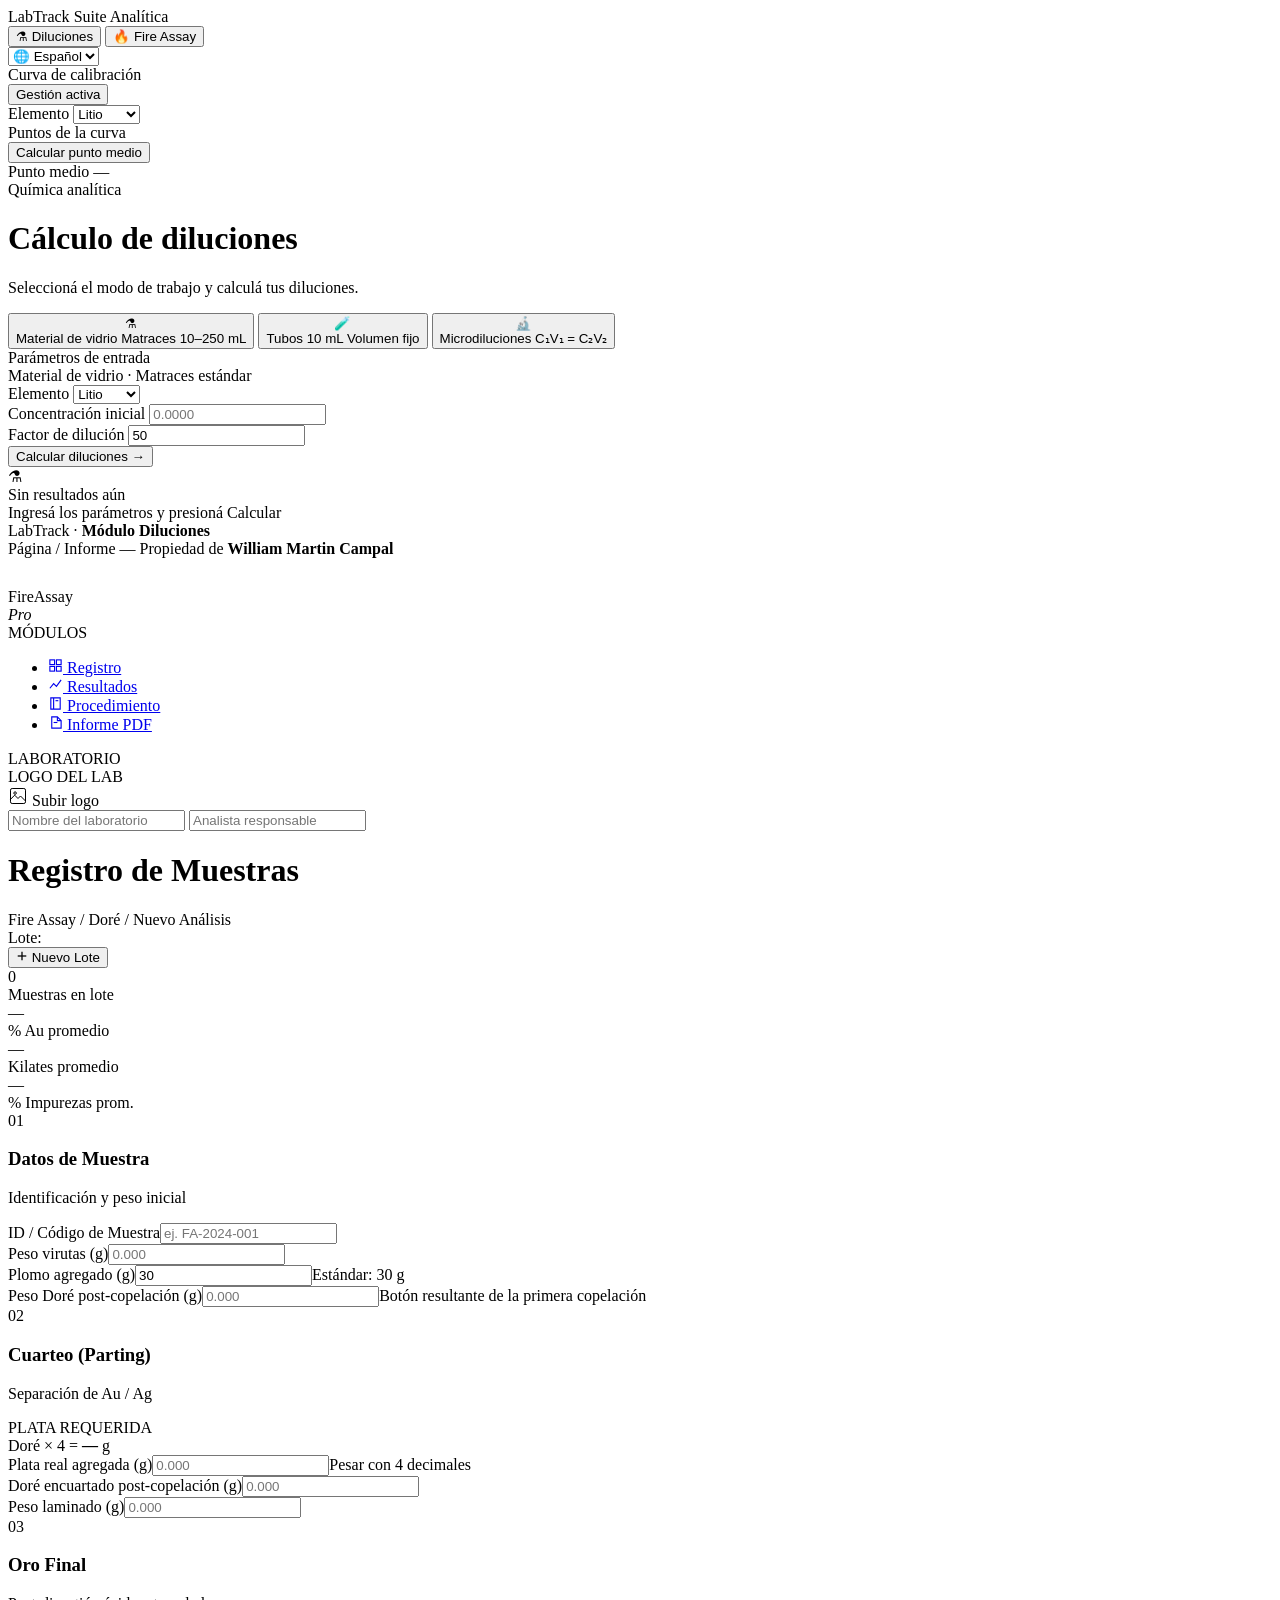
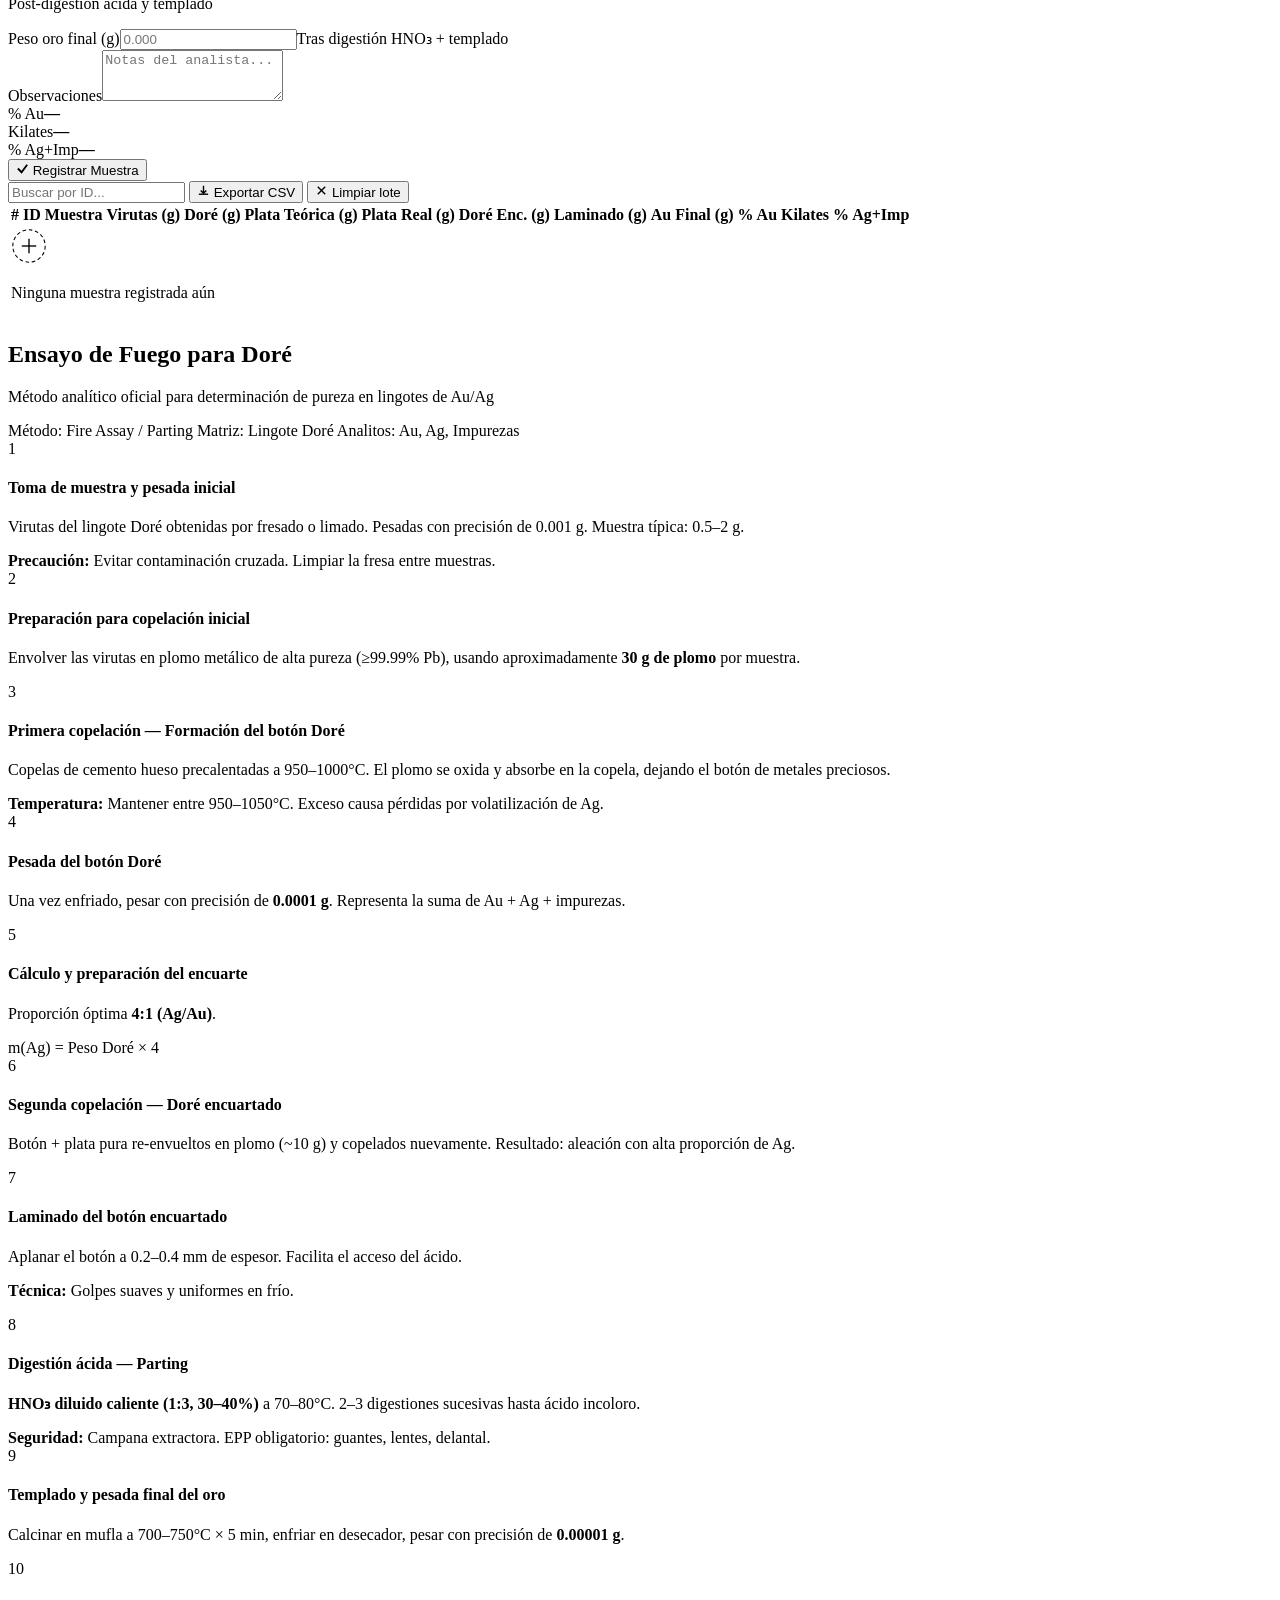
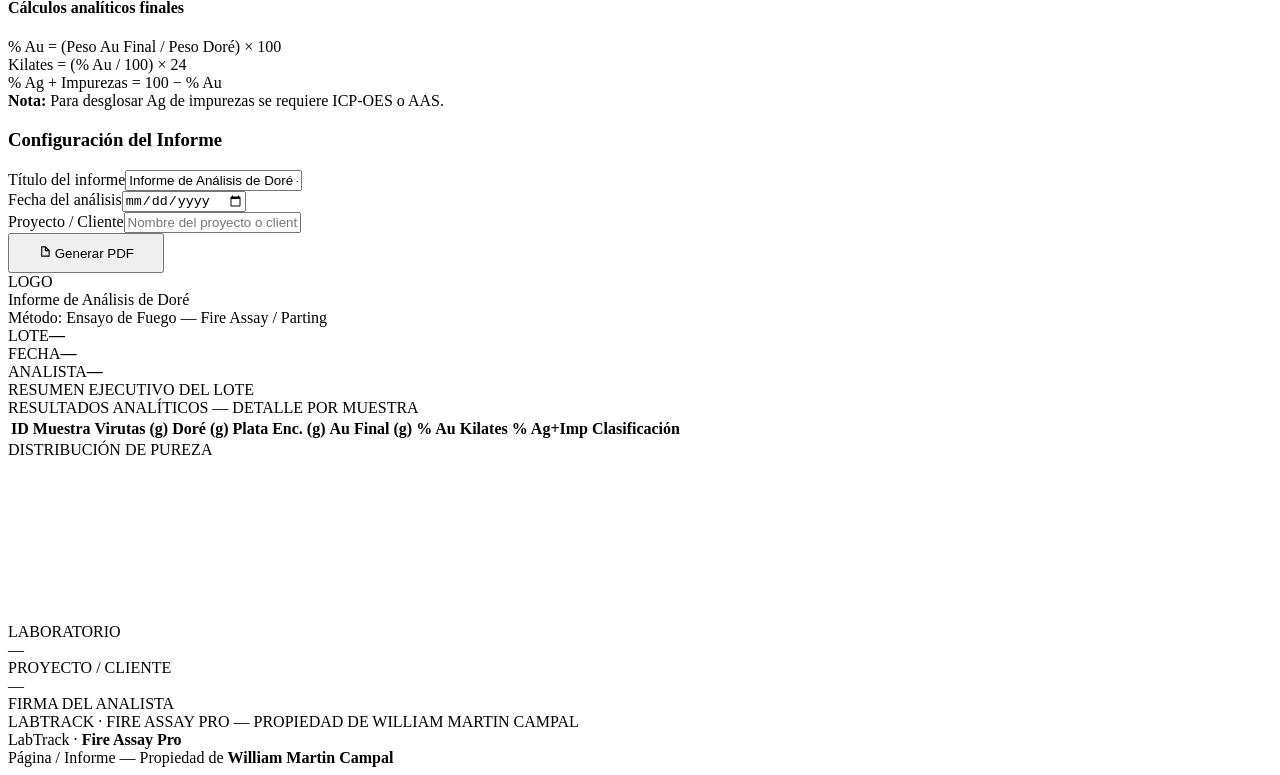
==== index.html @ b0560183 "Add files via upload" ====
<!DOCTYPE html>
<html lang="es">
<head>
  <meta charset="UTF-8">
  <meta name="viewport" content="width=device-width, initial-scale=1.0">
  <title>LabTrack · Suite Analítica</title>
  <link rel="preconnect" href="https://fonts.googleapis.com">
  <link href="https://fonts.googleapis.com/css2?family=DM+Mono:wght@400;500&family=Syne:wght@400;500;600;700&family=Bebas+Neue&family=IBM+Plex+Mono:wght@300;400;500;600&family=IBM+Plex+Sans:wght@300;400;500;600&family=Inter:wght@400;500&display=swap" rel="stylesheet">
  <script src="https://cdnjs.cloudflare.com/ajax/libs/jspdf/2.5.1/jspdf.umd.min.js"></script>
  <script src="https://cdnjs.cloudflare.com/ajax/libs/html2canvas/1.4.1/html2canvas.min.js"></script>
  <link rel="stylesheet" href="css/base.css">
  <link rel="stylesheet" href="css/diluciones.css">
  <link rel="stylesheet" href="css/fireassay.css">
</head>
<body>

<!-- ══════════════════════════════════════════
     TOPBAR GLOBAL
══════════════════════════════════════════ -->
<header class="app-topbar">
  <div class="app-logo">
    <div class="app-logo-dot"></div>
    LabTrack
    <span class="app-logo-sub">Suite Analítica</span>
  </div>

  <div class="module-tabs">
    <button class="module-tab active" data-app="diluciones">
      <span class="tab-icon">⚗</span>
      <span class="tab-dot"></span>
      <span>Diluciones</span>
    </button>
    <button class="module-tab" data-app="fireassay">
      <span class="tab-icon">🔥</span>
      <span class="tab-dot"></span>
      <span>Fire Assay</span>
    </button>
  </div>

  <div class="top-sep"></div>

  <select class="lang-sel" id="langSel">
    <option value="es" selected>🌐 Español</option>
    <option value="en">🌐 English</option>
    <option value="zh">🌐 中文</option>
  </select>
</header>

<!-- ══════════════════════════════════════════
     MÓDULO: DILUCIONES
══════════════════════════════════════════ -->
<div class="app-module active" id="mod-diluciones">

  <!-- Sidebar curva de calibración -->
  <aside class="dil-sidebar" id="dilSidebar">
    <div class="dil-sidebar-inner">

      <div class="dil-sb-section">
        <div class="dil-sb-label" id="sid-title">Curva de calibración</div>
        <button class="dil-toggle-btn on" id="togCurve">
          <span class="dil-toggle-dot"></span>
          <span id="togLabel">Gestión activa</span>
        </button>
      </div>

      <div id="curveMgmt" class="dil-sb-section dil-sb-fields">

        <div class="dil-field">
          <label class="dil-field-label" id="sid-el">Elemento</label>
          <select id="elCurva" class="dil-select">
            <option value="litio">Litio</option>
            <option value="sodio">Sodio</option>
            <option value="potasio">Potasio</option>
            <option value="icp">ICP</option>
          </select>
        </div>

        <div class="dil-field" id="ptGroup">
          <label class="dil-field-label" id="sid-pts">Puntos de la curva</label>
          <div class="patron-grid" id="patronCont"></div>
        </div>

        <button class="dil-btn-calc" id="calcMid">Calcular punto medio</button>

        <div class="dil-result-pill" id="rpill">
          <span class="pill-label">Punto medio</span>
          <span class="pill-value" id="rval">—</span>
        </div>

      </div>
    </div>
  </aside>

  <!-- Contenido principal diluciones -->
  <div class="dil-main">

    <!-- Header de sección -->
    <div class="dil-page-header">
      <div>
        <div class="dil-eyebrow" id="eyebrow">Química analítica</div>
        <h1 class="dil-title" id="mtitle">Cálculo de diluciones</h1>
        <p class="dil-subtitle" id="msub">Seleccioná el modo de trabajo y calculá tus diluciones.</p>
      </div>
    </div>

    <!-- Switcher de modo -->
    <div class="dil-mode-switcher">
      <button class="dil-mode-tab active" data-m="matraces">
        <span class="dil-mode-icon">⚗</span>
        <div class="dil-mode-info">
          <span class="dil-mode-name" id="ml-matraces">Material de vidrio</span>
          <span class="dil-mode-desc">Matraces 10–250 mL</span>
        </div>
      </button>
      <button class="dil-mode-tab" data-m="tubos">
        <span class="dil-mode-icon">🧪</span>
        <div class="dil-mode-info">
          <span class="dil-mode-name" id="ml-tubos">Tubos 10 mL</span>
          <span class="dil-mode-desc">Volumen fijo</span>
        </div>
      </button>
      <button class="dil-mode-tab" data-m="micro">
        <span class="dil-mode-icon">🔬</span>
        <div class="dil-mode-info">
          <span class="dil-mode-name" id="ml-micro">Microdiluciones</span>
          <span class="dil-mode-desc">C₁V₁ = C₂V₂</span>
        </div>
      </button>
    </div>

    <!-- ─── PANEL MATRACES ─── -->
    <div class="dil-panel" id="pan-matraces">
      <div class="dil-panel-card">
        <div class="dil-card-header">
          <div class="dil-card-dot blue"></div>
          <div>
            <div class="dil-card-title" id="ct-m">Parámetros de entrada</div>
            <div class="dil-card-sub">Material de vidrio · Matraces estándar</div>
          </div>
        </div>
        <form id="fMat" class="dil-form">
          <div class="dil-form-row">
            <div class="dil-field">
              <label class="dil-field-label" id="ll-elm">Elemento</label>
              <select id="el-m" class="dil-select">
                <option value="litio">Litio</option>
                <option value="sodio">Sodio</option>
                <option value="potasio">Potasio</option>
                <option value="icp">ICP</option>
              </select>
            </div>
            <div class="dil-field">
              <label class="dil-field-label" id="ll-cm">Concentración inicial</label>
              <input type="number" id="ci-m" class="dil-input" placeholder="0.0000" step="any">
            </div>
            <div class="dil-field">
              <label class="dil-field-label" id="ll-fm">Factor de dilución</label>
              <input type="number" id="fd-m" class="dil-input" value="50" step="any">
            </div>
          </div>
          <div class="dil-form-actions">
            <button type="submit" class="dil-btn-primary" id="bs-m">Calcular diluciones →</button>
          </div>
        </form>
      </div>

      <!-- Stats -->
      <div class="dil-stats" id="sr-m" style="display:none">
        <div class="dil-stat-card">
          <div class="dil-stat-label" id="sl-elm">Elemento</div>
          <div class="dil-stat-value accent" id="sv-elm">—</div>
        </div>
        <div class="dil-stat-card">
          <div class="dil-stat-label" id="sl-midm">Punto medio</div>
          <div class="dil-stat-value blue" id="sv-midm">—</div>
        </div>
        <div class="dil-stat-card">
          <div class="dil-stat-label" id="sl-dim">Dilución inicial</div>
          <div class="dil-stat-value amber" id="sv-dim">—</div>
        </div>
      </div>

      <!-- Tabla resultados -->
      <div class="dil-results-card" id="rc-m" style="display:none">
        <div class="dil-results-header">
          <span class="dil-results-title" id="rt-m">Opciones de dilución</span>
          <span class="dil-results-badge">5 matraces</span>
        </div>
        <div class="dil-table-wrap">
          <table class="dil-table">
            <thead>
              <tr>
                <th id="th-fl">Matraz</th>
                <th id="th-va">Volumen alícuota</th>
                <th id="th-fa">Factor real</th>
                <th id="th-st">Estado</th>
              </tr>
            </thead>
            <tbody id="tb-m"></tbody>
          </table>
        </div>
      </div>

      <div class="dil-empty" id="em-m">
        <div class="dil-empty-icon">⚗</div>
        <div class="dil-empty-title" id="et-m">Sin resultados aún</div>
        <div class="dil-empty-sub" id="es-m">Ingresá los parámetros y presioná Calcular</div>
      </div>
    </div>

    <!-- ─── PANEL TUBOS ─── -->
    <div class="dil-panel" id="pan-tubos" style="display:none">
      <div class="dil-info-banner teal" id="info-t">
        <span class="dil-info-icon">🧪</span>
        <span><strong>Modo tubos:</strong> El volumen final siempre es <strong>10 mL</strong>. Se calcula el volumen de muestra a pipetear y el solvente a agregar.</span>
      </div>
      <div class="dil-panel-card">
        <div class="dil-card-header">
          <div class="dil-card-dot teal"></div>
          <div>
            <div class="dil-card-title" id="ct-t">Parámetros de entrada</div>
            <div class="dil-card-sub">Tubos de 10 mL · Volumen fijo</div>
          </div>
        </div>
        <form id="fTub" class="dil-form">
          <div class="dil-form-row">
            <div class="dil-field">
              <label class="dil-field-label" id="ll-elt">Elemento</label>
              <select id="el-t" class="dil-select">
                <option value="litio">Litio</option>
                <option value="sodio">Sodio</option>
                <option value="potasio">Potasio</option>
                <option value="icp">ICP</option>
              </select>
            </div>
            <div class="dil-field">
              <label class="dil-field-label" id="ll-ct">Concentración inicial</label>
              <input type="number" id="ci-t" class="dil-input" placeholder="0.0000" step="any">
            </div>
            <div class="dil-field">
              <label class="dil-field-label" id="ll-ft">Factor de dilución</label>
              <input type="number" id="fd-t" class="dil-input" value="50" step="any">
            </div>
          </div>
          <div class="dil-form-actions">
            <button type="submit" class="dil-btn-primary teal" id="bs-t">Calcular dilución →</button>
          </div>
        </form>
      </div>

      <div class="dil-stats" id="sr-t" style="display:none">
        <div class="dil-stat-card">
          <div class="dil-stat-label" id="sl-elt">Elemento</div>
          <div class="dil-stat-value accent" id="sv-elt">—</div>
        </div>
        <div class="dil-stat-card">
          <div class="dil-stat-label">Punto medio</div>
          <div class="dil-stat-value blue" id="sv-midt">—</div>
        </div>
        <div class="dil-stat-card">
          <div class="dil-stat-label">Dilución inicial</div>
          <div class="dil-stat-value amber" id="sv-dit">—</div>
        </div>
      </div>

      <div class="dil-results-card" id="rc-t" style="display:none">
        <div class="dil-results-header">
          <span class="dil-results-title">Resultado · Tubo 10 mL</span>
          <span class="dil-results-badge teal-badge">Volumen fijo</span>
        </div>
        <div class="dil-table-wrap">
          <table class="dil-table">
            <thead>
              <tr>
                <th>Contenedor</th>
                <th id="th-at">Volumen alícuota</th>
                <th id="th-sv">Agregar solvente</th>
                <th id="th-ftr">Factor real</th>
                <th id="th-stt">Estado</th>
              </tr>
            </thead>
            <tbody id="tb-t"></tbody>
          </table>
        </div>
      </div>

      <div class="dil-empty" id="em-t">
        <div class="dil-empty-icon">🧪</div>
        <div class="dil-empty-title">Sin resultados aún</div>
        <div class="dil-empty-sub">Ingresá los parámetros y presioná Calcular</div>
      </div>
    </div>

    <!-- ─── PANEL MICRO ─── -->
    <div class="dil-panel" id="pan-micro" style="display:none">
      <div class="dil-info-banner purple" id="info-mc">
        <span class="dil-info-icon">🔬</span>
        <span><strong>Microdiluciones:</strong> Ingresá la concentración stock (C₁) y la deseada (C₂). Volumen final configurable (por defecto <strong>10 mL</strong>).</span>
      </div>
      <div class="dil-panel-card">
        <div class="dil-card-header">
          <div class="dil-card-dot purple"></div>
          <div>
            <div class="dil-card-title" id="ct-mc">Parámetros de microdilución</div>
            <div class="dil-card-sub">C₁V₁ = C₂V₂ · Volumen final 10 mL</div>
          </div>
        </div>
        <form id="fMic" class="dil-form">
          <div class="dil-form-row">
            <div class="dil-field">
              <label class="dil-field-label" id="ll-c1">Concentración stock (C₁)</label>
              <input type="number" id="mc-c1" class="dil-input" placeholder="ej. 1000" step="any">
            </div>
            <div class="dil-field">
              <label class="dil-field-label" id="ll-c2">Concentración deseada (C₂)</label>
              <input type="number" id="mc-c2" class="dil-input" placeholder="ej. 5" step="any">
            </div>
            <div class="dil-field">
              <label class="dil-field-label" id="ll-vf">Volumen final (mL)</label>
              <input type="number" id="mc-vf" class="dil-input" value="10" step="any">
            </div>
            <div class="dil-field">
              <label class="dil-field-label" id="ll-un">Unidad de concentración</label>
              <select id="mc-un" class="dil-select">
                <option value="mg/L">mg/L (ppm)</option>
                <option value="µg/L">µg/L (ppb)</option>
                <option value="µg/mL">µg/mL</option>
                <option value="mmol/L">mmol/L</option>
                <option value="mol/L">mol/L</option>
              </select>
            </div>
          </div>
          <div class="dil-form-actions">
            <button type="submit" class="dil-btn-primary purple" id="bs-mc">Calcular microdilución →</button>
          </div>
        </form>
      </div>

      <!-- Resultado micro -->
      <div class="dil-micro-result" id="mres" style="display:none">
        <div class="dil-micro-grid">
          <div class="dil-micro-block purple-block">
            <div class="dil-micro-label" id="mbl-v1">Volumen a pipetear (V₁)</div>
            <div class="dil-micro-val" id="mv1">—</div>
            <div class="dil-micro-unit" id="mv1u">mL</div>
          </div>
          <div class="dil-micro-block teal-block">
            <div class="dil-micro-label" id="mbl-vs">Agregar solvente</div>
            <div class="dil-micro-val" id="mvs">—</div>
            <div class="dil-micro-unit">mL</div>
          </div>
          <div class="dil-micro-block neutral-block">
            <div class="dil-micro-label" id="mbl-vf">Volumen final</div>
            <div class="dil-micro-val" id="mvf">—</div>
            <div class="dil-micro-unit">mL</div>
          </div>
          <div class="dil-micro-block amber-block">
            <div class="dil-micro-label" id="mbl-fd">Factor de dilución</div>
            <div class="dil-micro-val" id="mfd">—</div>
            <div class="dil-micro-unit">× dilución</div>
          </div>
        </div>
        <div class="dil-steps-section">
          <div class="dil-steps-title" id="mstt">Procedimiento paso a paso</div>
          <div class="dil-steps-list" id="steplist"></div>
        </div>
      </div>

      <div class="dil-empty" id="em-mc">
        <div class="dil-empty-icon">🔬</div>
        <div class="dil-empty-title">Sin resultados aún</div>
        <div class="dil-empty-sub" id="es-mc">Ingresá C₁, C₂ y presioná Calcular</div>
      </div>
    </div>

  </div><!-- end dil-main -->

  <!-- Footer módulo diluciones -->
  <footer class="app-footer">
    <div class="footer-left">
      <span class="footer-logo-dot"></span>
      <span class="footer-brand">LabTrack · <strong>Módulo Diluciones</strong></span>
    </div>
    <div class="footer-right">Página / Informe — Propiedad de <strong>William Martin Campal</strong></div>
  </footer>

</div><!-- end mod-diluciones -->


<!-- ══════════════════════════════════════════
     MÓDULO: FIRE ASSAY
══════════════════════════════════════════ -->
<div class="app-module" id="mod-fireassay">

  <nav class="fa-sidebar">
    <div class="fa-sidebar-logo">
      <svg width="26" height="26" viewBox="0 0 28 28" fill="none">
        <circle cx="14" cy="14" r="12" stroke="var(--gold)" stroke-width="1.5"/>
        <circle cx="14" cy="14" r="7" stroke="var(--gold)" stroke-width="1.5" stroke-dasharray="3 2"/>
        <circle cx="14" cy="14" r="3" fill="var(--gold)"/>
      </svg>
      <div class="fa-logo-text">FireAssay<br><em>Pro</em></div>
    </div>

    <div class="fa-nav-section-label">MÓDULOS</div>
    <ul class="fa-nav-list">
      <li><a href="#" class="fa-nav-link active" data-section="registro">
        <svg width="15" height="15" viewBox="0 0 16 16" fill="none"><rect x="2" y="2" width="5" height="5" stroke="currentColor" stroke-width="1.2"/><rect x="9" y="2" width="5" height="5" stroke="currentColor" stroke-width="1.2"/><rect x="2" y="9" width="5" height="5" stroke="currentColor" stroke-width="1.2"/><rect x="9" y="9" width="5" height="5" stroke="currentColor" stroke-width="1.2"/></svg>
        Registro
      </a></li>
      <li><a href="#" class="fa-nav-link" data-section="resultados">
        <svg width="15" height="15" viewBox="0 0 16 16" fill="none"><polyline points="2,12 6,7 9,10 14,3" stroke="currentColor" stroke-width="1.2" fill="none"/></svg>
        Resultados
      </a></li>
      <li><a href="#" class="fa-nav-link" data-section="procedimiento">
        <svg width="15" height="15" viewBox="0 0 16 16" fill="none"><path d="M3 2h10v12H3zM6 2v12" stroke="currentColor" stroke-width="1.2"/><line x1="8" y1="5" x2="11" y2="5" stroke="currentColor" stroke-width="1.2"/></svg>
        Procedimiento
      </a></li>
      <li><a href="#" class="fa-nav-link" data-section="informe">
        <svg width="15" height="15" viewBox="0 0 16 16" fill="none"><path d="M4 2h6l4 4v8H4z" stroke="currentColor" stroke-width="1.2"/><path d="M10 2v4h4" stroke="currentColor" stroke-width="1.2"/><line x1="6" y1="8" x2="10" y2="8" stroke="currentColor" stroke-width="1.2"/></svg>
        Informe PDF
      </a></li>
    </ul>

    <div class="fa-nav-section-label" style="margin-top:auto">LABORATORIO</div>
    <div class="fa-lab-card">
      <label class="fa-small-label">LOGO DEL LAB</label>
      <div class="fa-logo-upload" id="logoArea">
        <input type="file" id="logoInput" accept="image/*" hidden>
        <div class="fa-logo-placeholder" id="logoPlaceholder">
          <svg width="20" height="20" viewBox="0 0 24 24" fill="none"><rect x="3" y="3" width="18" height="18" rx="2" stroke="currentColor" stroke-width="1.2"/><circle cx="8.5" cy="8.5" r="1.5" stroke="currentColor" stroke-width="1.2"/><path d="M3 16l5-5 4 4 3-3 6 6" stroke="currentColor" stroke-width="1.2"/></svg>
          <span>Subir logo</span>
        </div>
        <img id="logoPreview" src="" alt="Logo" hidden>
      </div>
      <input type="text" id="labName" class="fa-lab-input" placeholder="Nombre del laboratorio">
      <input type="text" id="analystName" class="fa-lab-input" placeholder="Analista responsable">
    </div>
  </nav>

  <div class="fa-main">
    <header class="fa-topbar">
      <div class="fa-topbar-left">
        <h1 class="fa-page-title" id="pageTitle">Registro de Muestras</h1>
        <div class="fa-breadcrumb">Fire Assay / Doré / <span id="breadcrumbSub">Nuevo Análisis</span></div>
      </div>
      <div class="fa-topbar-right">
        <div class="fa-session-info">
          <span class="fa-session-date" id="sessionDate"></span>
          <span class="fa-batch-counter">Lote: <strong id="batchId"></strong></span>
        </div>
        <button class="fa-btn-new-batch" onclick="nuevaSession()">
          <svg width="12" height="12" viewBox="0 0 14 14" fill="none"><line x1="7" y1="2" x2="7" y2="12" stroke="currentColor" stroke-width="1.5"/><line x1="2" y1="7" x2="12" y2="7" stroke="currentColor" stroke-width="1.5"/></svg>
          Nuevo Lote
        </button>
      </div>
    </header>

    <div class="fa-content">

      <!-- SECCIÓN REGISTRO -->
      <section class="fa-section active" id="section-registro">
        <div class="fa-stats-row">
          <div class="fa-stat-card"><div class="fa-stat-val" id="statTotal">0</div><div class="fa-stat-lbl">Muestras en lote</div></div>
          <div class="fa-stat-card gold"><div class="fa-stat-val" id="statAvgAu">—</div><div class="fa-stat-lbl">% Au promedio</div></div>
          <div class="fa-stat-card"><div class="fa-stat-val" id="statAvgKt">—</div><div class="fa-stat-lbl">Kilates promedio</div></div>
          <div class="fa-stat-card"><div class="fa-stat-val" id="statAvgImp">—</div><div class="fa-stat-lbl">% Impurezas prom.</div></div>
        </div>
        <div class="fa-form-grid">
          <div class="fa-form-card">
            <div class="fa-form-header"><div class="fa-step-badge">01</div><div><h3>Datos de Muestra</h3><p>Identificación y peso inicial</p></div></div>
            <div class="fa-fields">
              <div class="fa-field"><label>ID / Código de Muestra</label><input type="text" id="idMuestra" placeholder="ej. FA-2024-001" autocomplete="off"></div>
              <div class="fa-field-row">
                <div class="fa-field"><label>Peso virutas (g)</label><input type="number" id="pesoVirutas" placeholder="0.000" step="0.001" min="0"></div>
                <div class="fa-field"><label>Plomo agregado (g)</label><input type="number" id="pesoPlomo" value="30" step="0.1" min="0"><span class="fa-hint">Estándar: 30 g</span></div>
              </div>
              <div class="fa-field"><label>Peso Doré post-copelación (g)</label><input type="number" id="pesoDore" placeholder="0.000" step="0.0001" min="0" oninput="calcularEncuarte()"><span class="fa-hint">Botón resultante de la primera copelación</span></div>
            </div>
          </div>
          <div class="fa-form-card">
            <div class="fa-form-header"><div class="fa-step-badge">02</div><div><h3>Cuarteo (Parting)</h3><p>Separación de Au / Ag</p></div></div>
            <div class="fa-fields">
              <div class="fa-encuarte-box"><div class="fa-formula-label">PLATA REQUERIDA</div><div class="fa-formula-val">Doré × 4 = <strong id="plataAuto">—</strong> g</div></div>
              <div class="fa-field-row">
                <div class="fa-field"><label>Plata real agregada (g)</label><input type="number" id="plataReal" placeholder="0.000" step="0.0001" min="0"><span class="fa-hint">Pesar con 4 decimales</span></div>
              </div>
              <div class="fa-field"><label>Doré encuartado post-copelación (g)</label><input type="number" id="doreFinal" placeholder="0.000" step="0.0001" min="0"></div>
              <div class="fa-field-row">
                <div class="fa-field"><label>Peso laminado (g)</label><input type="number" id="pesoLaminado" placeholder="0.000" step="0.0001" min="0"></div>
              </div>
            </div>
          </div>
          <div class="fa-form-card">
            <div class="fa-form-header"><div class="fa-step-badge">03</div><div><h3>Oro Final</h3><p>Post-digestión ácida y templado</p></div></div>
            <div class="fa-fields">
              <div class="fa-field"><label>Peso oro final (g)</label><input type="number" id="oroFinal" placeholder="0.000" step="0.00001" min="0" oninput="calcularResultados()"><span class="fa-hint">Tras digestión HNO₃ + templado</span></div>
              <div class="fa-field"><label>Observaciones</label><textarea id="observaciones" placeholder="Notas del analista..." rows="3"></textarea></div>
              <div class="fa-result-preview">
                <div class="fa-prev-item"><span>% Au</span><strong id="prevAu">—</strong></div>
                <div class="fa-prev-item"><span>Kilates</span><strong id="prevKt">—</strong></div>
                <div class="fa-prev-item"><span>% Ag+Imp</span><strong id="prevImp">—</strong></div>
              </div>
              <button class="fa-btn-primary" onclick="guardarMuestra()">
                <svg width="13" height="13" viewBox="0 0 14 14" fill="none"><polyline points="2,7 6,11 12,3" stroke="currentColor" stroke-width="2"/></svg>
                Registrar Muestra
              </button>
            </div>
          </div>
        </div>
      </section>

      <!-- SECCIÓN RESULTADOS -->
      <section class="fa-section" id="section-resultados">
        <div class="fa-controls-bar">
          <input type="text" id="filterInput" class="fa-filter-input" placeholder="Buscar por ID..." oninput="filtrarTabla()">
          <button class="fa-btn-secondary" onclick="exportarCSV()">
            <svg width="13" height="13" viewBox="0 0 14 14" fill="none"><path d="M7 2v8M4 7l3 3 3-3" stroke="currentColor" stroke-width="1.5"/><path d="M2 11h10" stroke="currentColor" stroke-width="1.5"/></svg>
            Exportar CSV
          </button>
          <button class="fa-btn-danger" onclick="limpiarLote()">
            <svg width="13" height="13" viewBox="0 0 14 14" fill="none"><path d="M3 3l8 8M11 3l-8 8" stroke="currentColor" stroke-width="1.5"/></svg>
            Limpiar lote
          </button>
        </div>
        <div class="fa-table-wrap">
          <table class="fa-table" id="tablaResultados">
            <thead><tr><th>#</th><th>ID Muestra</th><th>Virutas (g)</th><th>Doré (g)</th><th>Plata Teórica (g)</th><th>Plata Real (g)</th><th>Doré Enc. (g)</th><th>Laminado (g)</th><th>Au Final (g)</th><th>% Au</th><th>Kilates</th><th>% Ag+Imp</th><th></th></tr></thead>
            <tbody id="tbodyResultados">
              <tr class="fa-empty-row"><td colspan="13"><div class="fa-empty-state"><svg width="36" height="36" viewBox="0 0 40 40" fill="none"><circle cx="20" cy="20" r="18" stroke="currentColor" stroke-width="1.2" stroke-dasharray="4 3"/><line x1="20" y1="12" x2="20" y2="28" stroke="currentColor" stroke-width="1.5"/><line x1="12" y1="20" x2="28" y2="20" stroke="currentColor" stroke-width="1.5"/></svg><p>Ninguna muestra registrada aún</p></div></td></tr>
            </tbody>
          </table>
        </div>
      </section>

      <!-- SECCIÓN PROCEDIMIENTO -->
      <section class="fa-section" id="section-procedimiento">
        <div class="fa-proc-container">
          <div class="fa-proc-intro">
            <h2>Ensayo de Fuego para Doré</h2>
            <p class="fa-proc-subtitle">Método analítico oficial para determinación de pureza en lingotes de Au/Ag</p>
            <div class="fa-proc-meta">
              <span>Método: Fire Assay / Parting</span>
              <span>Matriz: Lingote Doré</span>
              <span>Analitos: Au, Ag, Impurezas</span>
            </div>
          </div>
          <div class="fa-steps">
            <div class="fa-step"><div class="fa-step-num">1</div><div class="fa-step-body"><h4>Toma de muestra y pesada inicial</h4><p>Virutas del lingote Doré obtenidas por fresado o limado. Pesadas con precisión de 0.001 g. Muestra típica: 0.5–2 g.</p><div class="fa-step-note"><strong>Precaución:</strong> Evitar contaminación cruzada. Limpiar la fresa entre muestras.</div></div></div>
            <div class="fa-step"><div class="fa-step-num">2</div><div class="fa-step-body"><h4>Preparación para copelación inicial</h4><p>Envolver las virutas en plomo metálico de alta pureza (≥99.99% Pb), usando aproximadamente <strong>30 g de plomo</strong> por muestra.</p></div></div>
            <div class="fa-step"><div class="fa-step-num">3</div><div class="fa-step-body"><h4>Primera copelación — Formación del botón Doré</h4><p>Copelas de cemento hueso precalentadas a 950–1000°C. El plomo se oxida y absorbe en la copela, dejando el botón de metales preciosos.</p><div class="fa-step-note"><strong>Temperatura:</strong> Mantener entre 950–1050°C. Exceso causa pérdidas por volatilización de Ag.</div></div></div>
            <div class="fa-step"><div class="fa-step-num">4</div><div class="fa-step-body"><h4>Pesada del botón Doré</h4><p>Una vez enfriado, pesar con precisión de <strong>0.0001 g</strong>. Representa la suma de Au + Ag + impurezas.</p></div></div>
            <div class="fa-step"><div class="fa-step-num">5</div><div class="fa-step-body"><h4>Cálculo y preparación del encuarte</h4><p>Proporción óptima <strong>4:1 (Ag/Au)</strong>.</p><div class="fa-formula">m(Ag) = Peso Doré × 4</div></div></div>
            <div class="fa-step"><div class="fa-step-num">6</div><div class="fa-step-body"><h4>Segunda copelación — Doré encuartado</h4><p>Botón + plata pura re-envueltos en plomo (~10 g) y copelados nuevamente. Resultado: aleación con alta proporción de Ag.</p></div></div>
            <div class="fa-step"><div class="fa-step-num">7</div><div class="fa-step-body"><h4>Laminado del botón encuartado</h4><p>Aplanar el botón a 0.2–0.4 mm de espesor. Facilita el acceso del ácido.<div class="fa-step-note"><strong>Técnica:</strong> Golpes suaves y uniformes en frío.</div></p></div></div>
            <div class="fa-step"><div class="fa-step-num">8</div><div class="fa-step-body"><h4>Digestión ácida — Parting</h4><p><strong>HNO₃ diluido caliente (1:3, 30–40%)</strong> a 70–80°C. 2–3 digestiones sucesivas hasta ácido incoloro.</p><div class="fa-step-note"><strong>Seguridad:</strong> Campana extractora. EPP obligatorio: guantes, lentes, delantal.</div></div></div>
            <div class="fa-step"><div class="fa-step-num">9</div><div class="fa-step-body"><h4>Templado y pesada final del oro</h4><p>Calcinar en mufla a 700–750°C × 5 min, enfriar en desecador, pesar con precisión de <strong>0.00001 g</strong>.</p></div></div>
            <div class="fa-step"><div class="fa-step-num">10</div><div class="fa-step-body"><h4>Cálculos analíticos finales</h4><div class="fa-formula">% Au = (Peso Au Final / Peso Doré) × 100</div><div class="fa-formula">Kilates = (% Au / 100) × 24</div><div class="fa-formula">% Ag + Impurezas = 100 − % Au</div><div class="fa-step-note"><strong>Nota:</strong> Para desglosar Ag de impurezas se requiere ICP-OES o AAS.</div></div></div>
          </div>
        </div>
      </section>

      <!-- SECCIÓN INFORME -->
      <section class="fa-section" id="section-informe">
        <div class="fa-report-controls">
          <h3>Configuración del Informe</h3>
          <div class="fa-report-opts">
            <div class="fa-field"><label>Título del informe</label><input type="text" id="reportTitle" value="Informe de Análisis de Doré — Fire Assay"></div>
            <div class="fa-field"><label>Fecha del análisis</label><input type="date" id="reportDate"></div>
            <div class="fa-field"><label>Proyecto / Cliente</label><input type="text" id="reportProject" placeholder="Nombre del proyecto o cliente"></div>
          </div>
          <button class="fa-btn-primary" style="width:auto;padding:10px 28px;" onclick="generarPDF()">
            <svg width="13" height="13" viewBox="0 0 14 14" fill="none"><path d="M4 2h4l4 4v6H4z" stroke="currentColor" stroke-width="1.2"/><path d="M8 2v4h4" stroke="currentColor" stroke-width="1.2"/></svg>
            Generar PDF
          </button>
        </div>
        <div class="fa-report-preview">
          <div class="fa-report-doc" id="reportDoc">
            <div class="fa-report-head-row">
              <div class="fa-report-logo-area"><img id="reportLogo" src="" alt="" style="display:none;max-height:64px;max-width:140px;"><div id="reportLogoPlaceholder" class="fa-report-logo-ph">LOGO</div></div>
              <div><div class="fa-report-main-title" id="reportMainTitle">Informe de Análisis de Doré</div><div class="fa-report-sub-title">Método: Ensayo de Fuego — Fire Assay / Parting</div></div>
              <div class="fa-report-meta">
                <div class="fa-report-meta-item"><span>LOTE</span><strong id="reportBatchId">—</strong></div>
                <div class="fa-report-meta-item"><span>FECHA</span><strong id="reportDateDisplay">—</strong></div>
                <div class="fa-report-meta-item"><span>ANALISTA</span><strong id="reportAnalyst">—</strong></div>
              </div>
            </div>
            <div class="fa-report-section-title">RESUMEN EJECUTIVO DEL LOTE</div>
            <div class="fa-report-summary" id="reportSummaryGrid"></div>
            <div class="fa-report-section-title">RESULTADOS ANALÍTICOS — DETALLE POR MUESTRA</div>
            <table class="fa-report-table" id="reportTable">
              <thead><tr><th>ID Muestra</th><th>Virutas (g)</th><th>Doré (g)</th><th>Plata Enc. (g)</th><th>Au Final (g)</th><th>% Au</th><th>Kilates</th><th>% Ag+Imp</th><th>Clasificación</th></tr></thead>
              <tbody id="reportTableBody"></tbody>
            </table>
            <div class="fa-report-section-title">DISTRIBUCIÓN DE PUREZA</div>
            <div class="fa-report-chart"><canvas id="reportChart" width="640" height="160"></canvas></div>
            <div class="fa-report-footer">
              <div><div class="fa-report-footer-label">LABORATORIO</div><div class="fa-report-footer-val" id="reportLabName">—</div></div>
              <div><div class="fa-report-footer-label">PROYECTO / CLIENTE</div><div class="fa-report-footer-val" id="reportProject2">—</div></div>
              <div class="fa-sig-col"><div class="fa-sig-line"></div><div class="fa-report-footer-label">FIRMA DEL ANALISTA</div></div>
            </div>
            <div class="fa-report-copyright">LABTRACK · FIRE ASSAY PRO — PROPIEDAD DE WILLIAM MARTIN CAMPAL</div>
          </div>
        </div>
      </section>

    </div><!-- end fa-content -->

    <footer class="app-footer">
      <div class="footer-left">
        <span class="footer-logo-dot gold"></span>
        <span class="footer-brand">LabTrack · <strong>Fire Assay Pro</strong></span>
      </div>
      <div class="footer-right">Página / Informe — Propiedad de <strong>William Martin Campal</strong></div>
    </footer>
  </div><!-- end fa-main -->

</div><!-- end mod-fireassay -->

<!-- Toast -->
<div class="fa-toast" id="toast"></div>

<script src="js/diluciones.js"></script>
<script src="js/fireassay.js"></script>
<script src="js/app.js"></script>
</body>
</html>
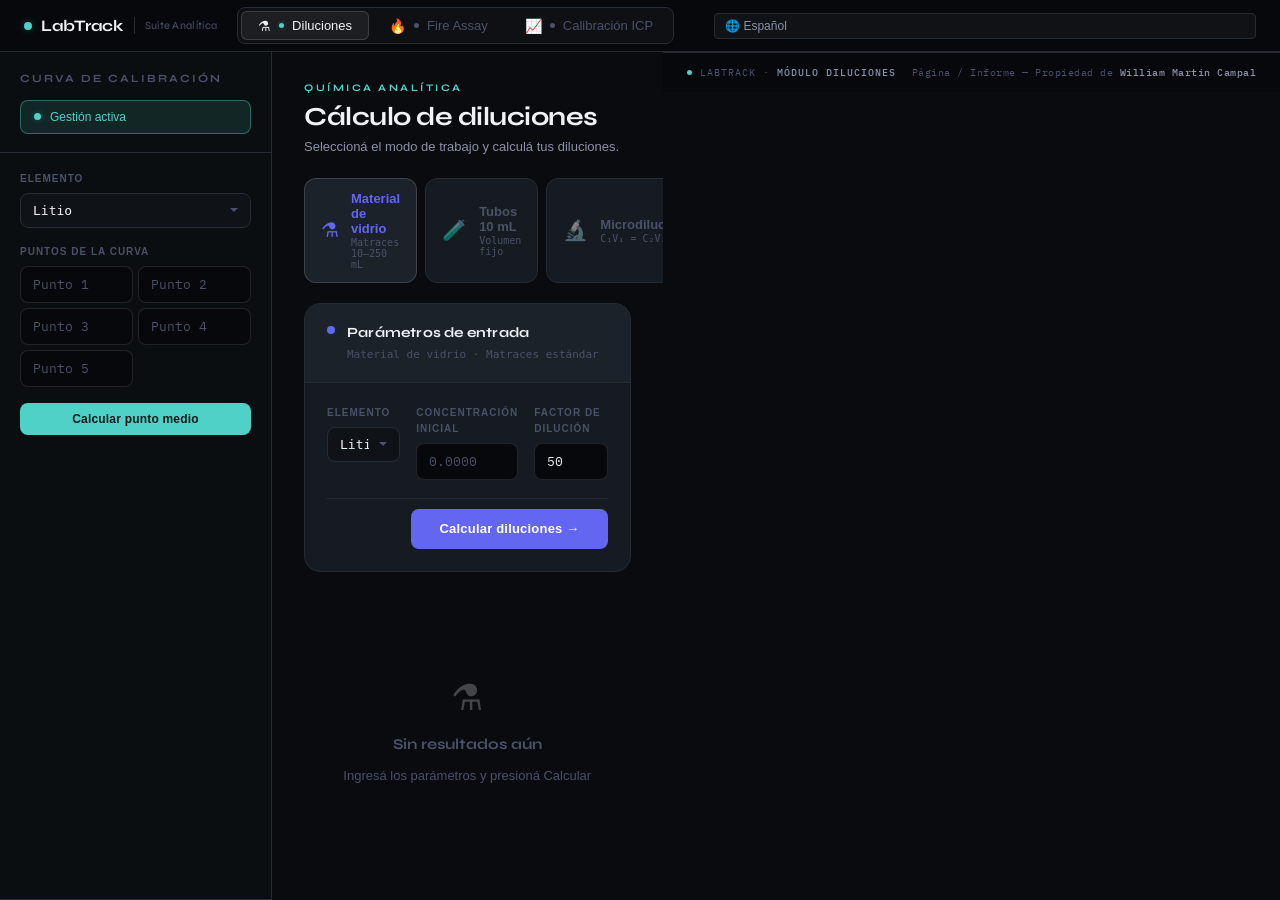
==== commit 10899b25: "Add files via upload" ====
--- a/index.html
+++ b/index.html
@@ -8,12 +8,2032 @@
   <link href="https://fonts.googleapis.com/css2?family=DM+Mono:wght@400;500&family=Syne:wght@400;500;600;700&family=Bebas+Neue&family=IBM+Plex+Mono:wght@300;400;500;600&family=IBM+Plex+Sans:wght@300;400;500;600&family=Inter:wght@400;500&display=swap" rel="stylesheet">
   <script src="https://cdnjs.cloudflare.com/ajax/libs/jspdf/2.5.1/jspdf.umd.min.js"></script>
   <script src="https://cdnjs.cloudflare.com/ajax/libs/html2canvas/1.4.1/html2canvas.min.js"></script>
-  <link rel="stylesheet" href="css/base.css">
-  <link rel="stylesheet" href="css/diluciones.css">
-  <link rel="stylesheet" href="css/fireassay.css">
+  <style>
+/* ═══════════════════════════════════════════════
+   BASE.CSS — Variables globales y estilos compartidos
+   LabTrack · Suite Analítica
+═══════════════════════════════════════════════ */
+
+:root {
+  /* ── Fondos ── */
+  --bg:           #0d0f14;
+  --bg-deep:      #09090d;
+  --bg-base:      #111418;
+  --bg-card:      #161b21;
+  --bg-card-2:    #1c2229;
+  --bg-input:     #0f1317;
+  --bg-sidebar:   #0b0e10;
+
+  /* ── Bordes ── */
+  --border:       rgba(255,255,255,0.07);
+  --border-light: rgba(255,255,255,0.04);
+  --border-hover: rgba(255,255,255,0.15);
+  --border-fa:    #252c34;
+
+  /* ── Texto ── */
+  --text-primary:   #f0f2f7;
+  --text-secondary: #8b92a8;
+  --text-muted:     #4a5168;
+
+  /* ── Colores acento ── */
+  --accent:       #4fd1c7;
+  --accent-dim:   rgba(79,209,199,0.12);
+  --accent-glow:  rgba(79,209,199,0.3);
+
+  --blue:         #5b8af0;
+  --blue-dim:     rgba(91,138,240,0.12);
+  --blue-border:  rgba(91,138,240,0.25);
+
+  --purple:       #a78bfa;
+  --purple-dim:   rgba(167,139,250,0.12);
+  --purple-border:rgba(167,139,250,0.25);
+
+  --amber:        #f0a05b;
+  --amber-dim:    rgba(240,160,91,0.12);
+
+  --success:      #5bf09a;
+  --success-dim:  rgba(91,240,154,0.1);
+  --danger:       #f05b5b;
+  --danger-dim:   rgba(240,91,91,0.1);
+
+  /* ── Gold (Fire Assay) ── */
+  --gold:         #c9943a;
+  --gold-light:   #e6b35a;
+  --gold-dim:     rgba(201,148,58,0.12);
+  --gold-glow:    rgba(201,148,58,0.06);
+  --green-fa:     #3ab87a;
+  --red-fa:       #e05252;
+  --blue-fa:      #4a9edd;
+
+  /* ── Tipografías ── */
+  --font-display:    'Syne', sans-serif;
+  --font-body:       'Inter', sans-serif;
+  --font-mono:       'DM Mono', monospace;
+  --font-display-fa: 'Bebas Neue', sans-serif;
+  --font-body-fa:    'IBM Plex Sans', sans-serif;
+  --font-mono-fa:    'IBM Plex Mono', monospace;
+
+  /* ── Radios ── */
+  --r-xs: 4px;
+  --r-sm: 8px;
+  --r-md: 10px;
+  --r-lg: 14px;
+
+  /* ── Layout ── */
+  --topbar-h:   52px;
+  --footer-h:   40px;
+  --sidebar-dil: 272px;
+  --sidebar-fa:  232px;
+
+  /* ── Transición ── */
+  --t: 0.18s ease;
+}
+
+/* ─── Reset ─── */
+*, *::before, *::after { box-sizing: border-box; margin: 0; padding: 0; }
+
+html, body {
+  height: 100%;
+  background: var(--bg);
+  color: var(--text-primary);
+  font-family: var(--font-body);
+  font-size: 14px;
+  line-height: 1.6;
+  overflow: hidden;
+}
+
+/* ─── Scrollbar ─── */
+::-webkit-scrollbar { width: 4px; height: 4px; }
+::-webkit-scrollbar-track { background: transparent; }
+::-webkit-scrollbar-thumb { background: rgba(255,255,255,0.1); border-radius: 2px; }
+::-webkit-scrollbar-thumb:hover { background: rgba(255,255,255,0.2); }
+
+/* ─── Animaciones globales ─── */
+@keyframes fadeUp {
+  from { opacity: 0; transform: translateY(10px); }
+  to   { opacity: 1; transform: translateY(0); }
+}
+@keyframes fadeIn {
+  from { opacity: 0; }
+  to   { opacity: 1; }
+}
+.animate-in { animation: fadeUp 0.28s ease forwards; }
+
+/* ══════════════════════════════════════════════
+   TOPBAR GLOBAL
+══════════════════════════════════════════════ */
+.app-topbar {
+  position: fixed;
+  top: 0; left: 0; right: 0;
+  height: var(--topbar-h);
+  background: var(--bg-deep);
+  border-bottom: 1px solid var(--border-fa);
+  display: flex;
+  align-items: center;
+  padding: 0 24px;
+  gap: 20px;
+  z-index: 300;
+}
+
+.app-logo {
+  font-family: var(--font-display);
+  font-size: 16px;
+  font-weight: 700;
+  letter-spacing: -0.3px;
+  color: var(--text-primary);
+  display: flex;
+  align-items: center;
+  gap: 9px;
+  white-space: nowrap;
+  flex-shrink: 0;
+}
+.app-logo-dot {
+  width: 8px; height: 8px;
+  border-radius: 50%;
+  background: var(--accent);
+  box-shadow: 0 0 8px var(--accent-glow);
+  flex-shrink: 0;
+}
+.app-logo-sub {
+  font-size: 11px;
+  font-weight: 400;
+  color: var(--text-muted);
+  letter-spacing: 0.3px;
+  border-left: 1px solid var(--border-fa);
+  padding-left: 10px;
+  margin-left: 2px;
+}
+
+/* ─── Module tabs ─── */
+.module-tabs {
+  display: flex;
+  gap: 3px;
+  background: rgba(255,255,255,0.03);
+  border: 1px solid var(--border-fa);
+  border-radius: var(--r-sm);
+  padding: 3px;
+}
+
+.module-tab {
+  display: flex;
+  align-items: center;
+  gap: 8px;
+  padding: 6px 16px;
+  background: none;
+  border: 1px solid transparent;
+  border-radius: 6px;
+  color: var(--text-muted);
+  font-family: var(--font-body);
+  font-size: 13px;
+  font-weight: 500;
+  cursor: pointer;
+  transition: var(--t);
+  white-space: nowrap;
+}
+.module-tab:hover { color: var(--text-secondary); background: rgba(255,255,255,0.04); }
+.module-tab.active {
+  color: var(--text-primary);
+  background: rgba(255,255,255,0.06);
+  border-color: var(--border-hover);
+}
+.tab-icon { font-size: 14px; line-height: 1; }
+.tab-dot {
+  width: 5px; height: 5px;
+  border-radius: 50%;
+  background: var(--text-muted);
+  transition: var(--t);
+}
+.module-tab.active[data-app="diluciones"] .tab-dot { background: var(--accent); box-shadow: 0 0 5px var(--accent-glow); }
+.module-tab.active[data-app="fireassay"]  .tab-dot { background: var(--gold); box-shadow: 0 0 5px rgba(201,148,58,0.5); }
+
+.top-sep { flex: 1; }
+
+.lang-sel {
+  background: rgba(255,255,255,0.04);
+  border: 1px solid var(--border-fa);
+  color: var(--text-secondary);
+  border-radius: var(--r-xs);
+  padding: 5px 10px;
+  font-size: 12px;
+  font-family: var(--font-body);
+  cursor: pointer;
+  outline: none;
+  transition: var(--t);
+  -webkit-appearance: none;
+  appearance: none;
+}
+.lang-sel:hover { color: var(--text-primary); border-color: var(--border-hover); }
+
+/* ══════════════════════════════════════════════
+   MÓDULOS (wrappers)
+══════════════════════════════════════════════ */
+.app-module {
+  display: none;
+  height: 100vh;
+  padding-top: var(--topbar-h);
+  flex-direction: column;
+}
+.app-module.active { display: flex; }
+
+/* ══════════════════════════════════════════════
+   FOOTER COMPARTIDO
+══════════════════════════════════════════════ */
+.app-footer {
+  flex-shrink: 0;
+  height: var(--footer-h);
+  background: var(--bg-deep);
+  border-top: 1px solid var(--border-fa);
+  display: flex;
+  align-items: center;
+  justify-content: space-between;
+  padding: 0 24px;
+  gap: 16px;
+}
+
+.footer-left {
+  display: flex;
+  align-items: center;
+  gap: 8px;
+}
+.footer-logo-dot {
+  width: 5px; height: 5px;
+  border-radius: 50%;
+  background: var(--accent);
+  flex-shrink: 0;
+}
+.footer-logo-dot.gold { background: var(--gold); }
+
+.footer-brand {
+  font-family: var(--font-mono-fa);
+  font-size: 10px;
+  letter-spacing: 1px;
+  color: var(--text-muted);
+  text-transform: uppercase;
+}
+.footer-brand strong { color: var(--text-secondary); font-weight: 500; }
+
+.footer-right {
+  font-family: var(--font-mono-fa);
+  font-size: 10px;
+  color: var(--text-muted);
+  letter-spacing: 0.5px;
+}
+.footer-right strong { color: var(--text-secondary); font-weight: 500; }
+
+/* ── Toast global ── */
+.fa-toast {
+  position: fixed;
+  bottom: 24px; right: 24px;
+  background: var(--bg-card);
+  border: 1px solid var(--border-fa);
+  color: var(--text-primary);
+  font-family: var(--font-mono-fa);
+  font-size: 12px;
+  padding: 10px 18px;
+  border-radius: var(--r-sm);
+  opacity: 0;
+  transform: translateY(8px);
+  transition: all 0.22s ease;
+  z-index: 999;
+  pointer-events: none;
+}
+.fa-toast.show  { opacity: 1; transform: translateY(0); }
+.fa-toast.success { border-color: var(--green-fa); color: var(--green-fa); }
+.fa-toast.error   { border-color: var(--red-fa);   color: var(--red-fa); }
+.fa-toast.info    { border-color: var(--gold);      color: var(--gold); }
+
+/* ─── Responsive ─── */
+@media (max-width: 768px) {
+  .app-topbar { padding: 0 14px; gap: 12px; }
+  .app-logo-sub { display: none; }
+  .module-tab span:last-child { display: none; }
+  .module-tab { padding: 6px 10px; }
+}
+
+/* ═══════════════════════════════════════════════
+   DILUCIONES.CSS — Módulo Cálculo de Diluciones
+   LabTrack · Suite Analítica
+═══════════════════════════════════════════════ */
+
+/* ══════════════════════════════════════════════
+   LAYOUT DEL MÓDULO
+══════════════════════════════════════════════ */
+#mod-diluciones {
+  flex: 1;
+  overflow: hidden;
+  flex-direction: row !important;
+}
+
+/* ══════════════════════════════════════════════
+   SIDEBAR CURVA DE CALIBRACIÓN
+══════════════════════════════════════════════ */
+.dil-sidebar {
+  width: var(--sidebar-dil);
+  background: var(--bg-sidebar);
+  border-right: 1px solid var(--border-fa);
+  display: flex;
+  flex-direction: column;
+  flex-shrink: 0;
+  overflow-y: auto;
+}
+
+.dil-sidebar-inner {
+  display: flex;
+  flex-direction: column;
+  gap: 0;
+  height: 100%;
+}
+
+.dil-sb-section {
+  padding: 18px 20px;
+  border-bottom: 1px solid var(--border-fa);
+}
+
+.dil-sb-fields {
+  display: flex;
+  flex-direction: column;
+  gap: 16px;
+  flex: 1;
+}
+
+.dil-sb-label {
+  font-family: var(--font-display);
+  font-size: 11px;
+  font-weight: 700;
+  text-transform: uppercase;
+  letter-spacing: 2px;
+  color: var(--text-muted);
+  margin-bottom: 12px;
+}
+
+/* ─── Toggle btn ─── */
+.dil-toggle-btn {
+  width: 100%;
+  display: flex;
+  align-items: center;
+  gap: 9px;
+  padding: 9px 13px;
+  background: rgba(255,255,255,0.03);
+  border: 1px solid var(--border-fa);
+  border-radius: var(--r-sm);
+  color: var(--text-muted);
+  font-size: 12px;
+  font-family: var(--font-body);
+  cursor: pointer;
+  transition: var(--t);
+}
+.dil-toggle-btn:hover { border-color: var(--border-hover); color: var(--text-secondary); }
+.dil-toggle-btn.on {
+  border-color: rgba(79,209,199,0.4);
+  color: var(--accent);
+  background: var(--accent-dim);
+}
+.dil-toggle-dot {
+  width: 7px; height: 7px;
+  border-radius: 50%;
+  background: var(--text-muted);
+  flex-shrink: 0;
+  transition: var(--t);
+}
+.dil-toggle-btn.on .dil-toggle-dot {
+  background: var(--accent);
+  box-shadow: 0 0 6px var(--accent-glow);
+}
+
+/* ─── Fields en sidebar ─── */
+.dil-field {
+  display: flex;
+  flex-direction: column;
+  gap: 6px;
+}
+.dil-field-label {
+  font-size: 10px;
+  font-weight: 600;
+  text-transform: uppercase;
+  letter-spacing: 1px;
+  color: var(--text-muted);
+}
+
+.patron-grid {
+  display: grid;
+  grid-template-columns: 1fr 1fr;
+  gap: 5px;
+}
+
+/* ─── Btn calcular punto medio ─── */
+.dil-btn-calc {
+  width: 100%;
+  padding: 9px 14px;
+  background: var(--accent);
+  border: none;
+  border-radius: var(--r-sm);
+  color: #071a19;
+  font-size: 12px;
+  font-weight: 600;
+  font-family: var(--font-body);
+  cursor: pointer;
+  transition: var(--t);
+  letter-spacing: 0.2px;
+}
+.dil-btn-calc:hover { filter: brightness(1.1); transform: translateY(-1px); }
+.dil-btn-calc:active { transform: translateY(0); filter: brightness(0.95); }
+
+/* ─── Result pill ─── */
+.dil-result-pill {
+  display: none;
+  padding: 11px 14px;
+  background: var(--accent-dim);
+  border: 1px solid rgba(79,209,199,0.3);
+  border-radius: var(--r-sm);
+  display: none;
+  flex-direction: column;
+  gap: 3px;
+}
+.pill-label {
+  font-size: 9px;
+  text-transform: uppercase;
+  letter-spacing: 1.5px;
+  color: var(--accent);
+  opacity: 0.7;
+}
+.pill-value {
+  font-family: var(--font-mono);
+  font-size: 18px;
+  font-weight: 500;
+  color: var(--accent);
+}
+
+/* ══════════════════════════════════════════════
+   MAIN CONTENT
+══════════════════════════════════════════════ */
+.dil-main {
+  flex: 1;
+  display: flex;
+  flex-direction: column;
+  overflow: hidden;
+  background: var(--bg);
+}
+
+/* ─── Page header ─── */
+.dil-page-header {
+  padding: 28px 32px 0;
+  flex-shrink: 0;
+}
+.dil-eyebrow {
+  font-family: var(--font-display);
+  font-size: 10px;
+  font-weight: 700;
+  text-transform: uppercase;
+  letter-spacing: 2.5px;
+  color: var(--accent);
+  margin-bottom: 6px;
+}
+.dil-title {
+  font-family: var(--font-display);
+  font-size: 26px;
+  font-weight: 700;
+  letter-spacing: -0.5px;
+  color: var(--text-primary);
+  line-height: 1.15;
+}
+.dil-subtitle {
+  font-size: 13px;
+  color: var(--text-secondary);
+  margin-top: 5px;
+}
+
+/* ══════════════════════════════════════════════
+   MODE SWITCHER
+══════════════════════════════════════════════ */
+.dil-mode-switcher {
+  display: flex;
+  gap: 8px;
+  padding: 20px 32px 0;
+  flex-shrink: 0;
+}
+
+.dil-mode-tab {
+  flex: 1;
+  display: flex;
+  align-items: center;
+  gap: 12px;
+  padding: 12px 16px;
+  background: var(--bg-card);
+  border: 1px solid var(--border-fa);
+  border-radius: var(--r-md);
+  color: var(--text-muted);
+  cursor: pointer;
+  transition: var(--t);
+  text-align: left;
+}
+.dil-mode-tab:hover {
+  border-color: var(--border-hover);
+  color: var(--text-secondary);
+  background: var(--bg-card-2);
+}
+.dil-mode-tab.active {
+  background: var(--bg-card-2);
+  color: var(--text-primary);
+  border-color: var(--border-hover);
+}
+.dil-mode-icon {
+  font-size: 20px;
+  line-height: 1;
+  flex-shrink: 0;
+  opacity: 0.5;
+  transition: var(--t);
+}
+.dil-mode-tab.active .dil-mode-icon { opacity: 1; }
+.dil-mode-tab.active[data-m="matraces"] .dil-mode-icon { color: var(--blue); }
+.dil-mode-tab.active[data-m="tubos"]    .dil-mode-icon { color: var(--accent); }
+.dil-mode-tab.active[data-m="micro"]    .dil-mode-icon { color: var(--purple); }
+
+.dil-mode-info {
+  display: flex;
+  flex-direction: column;
+  gap: 1px;
+}
+.dil-mode-name {
+  font-size: 13px;
+  font-weight: 600;
+  font-family: var(--font-body);
+  display: block;
+}
+.dil-mode-desc {
+  font-size: 10px;
+  color: var(--text-muted);
+  font-family: var(--font-mono);
+  display: block;
+}
+.dil-mode-tab.active[data-m="matraces"] .dil-mode-name { color: var(--blue); }
+.dil-mode-tab.active[data-m="tubos"]    .dil-mode-name { color: var(--accent); }
+.dil-mode-tab.active[data-m="micro"]    .dil-mode-name { color: var(--purple); }
+
+/* ══════════════════════════════════════════════
+   PANELES (scroll container)
+══════════════════════════════════════════════ */
+.dil-panel {
+  flex: 1;
+  overflow-y: auto;
+  padding: 20px 32px 20px;
+  display: flex;
+  flex-direction: column;
+  gap: 16px;
+}
+
+/* ── Info banner ── */
+.dil-info-banner {
+  display: flex;
+  align-items: flex-start;
+  gap: 11px;
+  padding: 12px 16px;
+  border-radius: var(--r-sm);
+  font-size: 13px;
+  color: var(--text-secondary);
+  line-height: 1.55;
+}
+.dil-info-banner.teal   { background: var(--accent-dim); border: 1px solid rgba(79,209,199,0.2); }
+.dil-info-banner.purple { background: var(--purple-dim); border: 1px solid rgba(167,139,250,0.2); }
+.dil-info-banner strong { color: var(--text-primary); }
+.dil-info-icon { font-size: 16px; flex-shrink: 0; line-height: 1.55; }
+
+/* ══════════════════════════════════════════════
+   FORM CARD
+══════════════════════════════════════════════ */
+.dil-panel-card {
+  background: var(--bg-card);
+  border: 1px solid var(--border-fa);
+  border-radius: var(--r-lg);
+  overflow: hidden;
+}
+
+.dil-card-header {
+  display: flex;
+  align-items: flex-start;
+  gap: 12px;
+  padding: 18px 22px;
+  border-bottom: 1px solid var(--border-fa);
+  background: var(--bg-card-2);
+}
+.dil-card-dot {
+  width: 8px; height: 8px;
+  border-radius: 50%;
+  flex-shrink: 0;
+  margin-top: 4px;
+}
+.dil-card-dot.blue   { background: var(--blue); box-shadow: 0 0 7px var(--blue-dim); }
+.dil-card-dot.teal   { background: var(--accent); box-shadow: 0 0 7px var(--accent-glow); }
+.dil-card-dot.purple { background: var(--purple); box-shadow: 0 0 7px var(--purple-dim); }
+
+.dil-card-title {
+  font-family: var(--font-display);
+  font-size: 14px;
+  font-weight: 700;
+  color: var(--text-primary);
+  letter-spacing: 0.2px;
+}
+.dil-card-sub {
+  font-size: 11px;
+  color: var(--text-muted);
+  font-family: var(--font-mono);
+  margin-top: 2px;
+}
+
+/* ─── Form ─── */
+.dil-form {
+  padding: 22px;
+  display: flex;
+  flex-direction: column;
+  gap: 18px;
+}
+.dil-form-row {
+  display: grid;
+  grid-template-columns: repeat(3, 1fr);
+  gap: 16px;
+}
+.dil-form-row.cols-4 { grid-template-columns: repeat(4, 1fr); }
+.dil-form-actions {
+  display: flex;
+  justify-content: flex-end;
+  padding-top: 4px;
+  border-top: 1px solid var(--border-fa);
+}
+
+/* ─── Inputs ─── */
+.dil-select,
+.dil-input {
+  width: 100%;
+  background: var(--bg-input);
+  border: 1px solid var(--border-fa);
+  color: var(--text-primary);
+  border-radius: var(--r-sm);
+  padding: 9px 12px;
+  font-size: 13px;
+  font-family: var(--font-mono);
+  outline: none;
+  transition: var(--t);
+  -webkit-appearance: none;
+  appearance: none;
+}
+.dil-select {
+  cursor: pointer;
+  background-image: url("data:image/svg+xml,%3Csvg xmlns='http://www.w3.org/2000/svg' width='10' height='10' viewBox='0 0 10 10'%3E%3Cpath fill='%234a5168' d='M5 7L1 3h8z'/%3E%3C/svg%3E");
+  background-repeat: no-repeat;
+  background-position: right 11px center;
+  padding-right: 30px;
+}
+.dil-input:focus, .dil-select:focus {
+  border-color: var(--accent);
+  box-shadow: 0 0 0 3px var(--accent-dim);
+}
+.dil-input:hover, .dil-select:hover { border-color: var(--border-hover); }
+.dil-input::placeholder { color: var(--text-muted); }
+.dil-input::-webkit-inner-spin-button,
+.dil-input::-webkit-outer-spin-button { opacity: 0; }
+
+/* ─── Btn submit ─── */
+.dil-btn-primary {
+  padding: 10px 28px;
+  background: var(--blue);
+  border: none;
+  border-radius: var(--r-sm);
+  color: #fff;
+  font-size: 13px;
+  font-weight: 600;
+  font-family: var(--font-body);
+  cursor: pointer;
+  transition: var(--t);
+  letter-spacing: 0.2px;
+  height: 40px;
+}
+.dil-btn-primary:hover { filter: brightness(1.12); }
+.dil-btn-primary:active { filter: brightness(0.95); }
+.dil-btn-primary.teal  { background: var(--accent); color: #071a19; }
+.dil-btn-primary.purple { background: var(--purple); color: #120e1a; }
+
+/* ══════════════════════════════════════════════
+   STATS ROW
+══════════════════════════════════════════════ */
+.dil-stats {
+  display: grid;
+  grid-template-columns: repeat(3, 1fr);
+  gap: 12px;
+}
+.dil-stat-card {
+  background: var(--bg-card);
+  border: 1px solid var(--border-fa);
+  border-radius: var(--r-md);
+  padding: 16px 18px;
+}
+.dil-stat-label {
+  font-size: 10px;
+  font-weight: 600;
+  text-transform: uppercase;
+  letter-spacing: 1px;
+  color: var(--text-muted);
+  margin-bottom: 6px;
+}
+.dil-stat-value {
+  font-family: var(--font-mono);
+  font-size: 22px;
+  font-weight: 500;
+  color: var(--text-primary);
+  line-height: 1;
+}
+.dil-stat-value.accent { color: var(--accent); }
+.dil-stat-value.blue   { color: var(--blue); }
+.dil-stat-value.amber  { color: var(--amber); }
+.dil-stat-value.purple { color: var(--purple); }
+
+/* ══════════════════════════════════════════════
+   TABLA DE RESULTADOS
+══════════════════════════════════════════════ */
+.dil-results-card {
+  background: var(--bg-card);
+  border: 1px solid var(--border-fa);
+  border-radius: var(--r-lg);
+  overflow: hidden;
+}
+.dil-results-header {
+  display: flex;
+  align-items: center;
+  justify-content: space-between;
+  padding: 14px 20px;
+  border-bottom: 1px solid var(--border-fa);
+  background: var(--bg-card-2);
+}
+.dil-results-title {
+  font-family: var(--font-display);
+  font-size: 14px;
+  font-weight: 700;
+}
+.dil-results-badge {
+  font-family: var(--font-mono);
+  font-size: 11px;
+  color: var(--text-muted);
+  background: rgba(255,255,255,0.04);
+  border: 1px solid var(--border-fa);
+  border-radius: 20px;
+  padding: 3px 10px;
+}
+.dil-results-badge.teal-badge { color: var(--accent); background: var(--accent-dim); border-color: rgba(79,209,199,0.2); }
+
+.dil-table-wrap { overflow-x: auto; }
+
+.dil-table {
+  width: 100%;
+  border-collapse: collapse;
+}
+.dil-table thead tr { background: var(--bg-input); }
+.dil-table th {
+  padding: 10px 18px;
+  text-align: left;
+  font-size: 10px;
+  font-weight: 600;
+  text-transform: uppercase;
+  letter-spacing: 1px;
+  color: var(--text-muted);
+  border-bottom: 1px solid var(--border-fa);
+  white-space: nowrap;
+}
+.dil-table td {
+  padding: 13px 18px;
+  font-size: 13px;
+  border-bottom: 1px solid var(--border-light);
+  color: var(--text-primary);
+  transition: background var(--t);
+}
+.dil-table tbody tr:last-child td { border-bottom: none; }
+.dil-table tbody tr:hover td { background: rgba(255,255,255,0.02); }
+
+/* Fila óptima */
+.dil-table .best-row td { background: var(--accent-dim) !important; }
+.dil-table .best-row .td-mono { color: var(--accent); }
+
+.td-mono { font-family: var(--font-mono); font-size: 13px; }
+
+.td-badge {
+  display: inline-flex;
+  align-items: center;
+  padding: 3px 10px;
+  border-radius: 20px;
+  font-size: 11px;
+  font-weight: 500;
+  white-space: nowrap;
+}
+.badge-blue   { background: var(--blue-dim); color: var(--blue); border: 1px solid var(--blue-border); }
+.badge-teal   { background: var(--accent-dim); color: var(--accent); border: 1px solid rgba(79,209,199,0.25); }
+.badge-purple { background: var(--purple-dim); color: var(--purple); border: 1px solid var(--purple-border); }
+
+.best-tag {
+  display: inline-block;
+  margin-left: 8px;
+  padding: 2px 8px;
+  background: var(--accent-dim);
+  border: 1px solid rgba(79,209,199,0.3);
+  border-radius: 20px;
+  font-size: 10px;
+  color: var(--accent);
+  font-weight: 600;
+  vertical-align: middle;
+}
+.status-ok   { color: var(--success); font-size: 12px; }
+.status-warn { color: var(--amber); font-size: 12px; }
+.status-bad  { color: var(--danger); font-size: 12px; }
+
+/* ══════════════════════════════════════════════
+   MICRODILUCIONES — RESULTADO
+══════════════════════════════════════════════ */
+.dil-micro-result {
+  background: var(--bg-card);
+  border: 1px solid var(--border-fa);
+  border-radius: var(--r-lg);
+  overflow: hidden;
+}
+.dil-micro-grid {
+  display: grid;
+  grid-template-columns: repeat(4, 1fr);
+  gap: 0;
+  border-bottom: 1px solid var(--border-fa);
+}
+.dil-micro-block {
+  padding: 22px 20px;
+  border-right: 1px solid var(--border-fa);
+}
+.dil-micro-block:last-child { border-right: none; }
+.dil-micro-label {
+  font-size: 10px;
+  font-weight: 600;
+  text-transform: uppercase;
+  letter-spacing: 1px;
+  color: var(--text-muted);
+  margin-bottom: 8px;
+  line-height: 1.4;
+}
+.dil-micro-val {
+  font-family: var(--font-mono);
+  font-size: 26px;
+  font-weight: 500;
+  line-height: 1;
+  margin-bottom: 4px;
+}
+.dil-micro-unit {
+  font-size: 11px;
+  color: var(--text-muted);
+  font-family: var(--font-mono);
+}
+.purple-block .dil-micro-val { color: var(--purple); }
+.teal-block   .dil-micro-val { color: var(--accent); }
+.neutral-block .dil-micro-val { color: var(--text-primary); }
+.amber-block  .dil-micro-val { color: var(--amber); }
+
+/* ─── Steps ─── */
+.dil-steps-section { padding: 20px 22px; }
+.dil-steps-title {
+  font-size: 10px;
+  font-weight: 700;
+  text-transform: uppercase;
+  letter-spacing: 1.5px;
+  color: var(--text-muted);
+  margin-bottom: 12px;
+}
+.dil-steps-list {
+  display: flex;
+  flex-direction: column;
+  gap: 7px;
+}
+.dil-step-item {
+  display: flex;
+  align-items: flex-start;
+  gap: 12px;
+  padding: 11px 14px;
+  background: var(--bg-input);
+  border: 1px solid var(--border-fa);
+  border-radius: var(--r-sm);
+  font-size: 13px;
+  color: var(--text-secondary);
+  line-height: 1.55;
+}
+.dil-step-num {
+  width: 22px; height: 22px;
+  border-radius: 50%;
+  background: var(--purple-dim);
+  border: 1px solid var(--purple-border);
+  display: flex;
+  align-items: center;
+  justify-content: center;
+  font-size: 11px;
+  font-weight: 700;
+  color: var(--purple);
+  flex-shrink: 0;
+  margin-top: 1px;
+}
+.dil-step-item .val {
+  font-family: var(--font-mono);
+  color: var(--purple);
+  font-weight: 500;
+}
+
+/* ══════════════════════════════════════════════
+   EMPTY STATE
+══════════════════════════════════════════════ */
+.dil-empty {
+  display: flex;
+  flex-direction: column;
+  align-items: center;
+  justify-content: center;
+  padding: 60px 20px;
+  text-align: center;
+  gap: 10px;
+  flex: 1;
+}
+.dil-empty-icon { font-size: 36px; opacity: 0.25; line-height: 1; margin-bottom: 6px; }
+.dil-empty-title {
+  font-family: var(--font-display);
+  font-size: 15px;
+  font-weight: 700;
+  color: var(--text-muted);
+}
+.dil-empty-sub { font-size: 13px; color: var(--text-muted); }
+
+/* ══════════════════════════════════════════════
+   RESPONSIVE
+══════════════════════════════════════════════ */
+@media (max-width: 1100px) {
+  .dil-form-row { grid-template-columns: repeat(2, 1fr); }
+  .dil-micro-grid { grid-template-columns: repeat(2, 1fr); }
+  .dil-micro-block { border-bottom: 1px solid var(--border-fa); }
+}
+@media (max-width: 900px) {
+  .dil-sidebar { display: none; }
+  .dil-mode-switcher { flex-direction: column; padding: 16px 16px 0; }
+  .dil-page-header { padding: 20px 16px 0; }
+  .dil-panel { padding: 16px; }
+  .dil-form-row { grid-template-columns: 1fr; }
+  .dil-stats { grid-template-columns: 1fr 1fr; }
+  .dil-micro-grid { grid-template-columns: repeat(2, 1fr); }
+  .dil-btn-primary { width: 100%; }
+}
+@media (max-width: 600px) {
+  .dil-mode-tab { flex-direction: row; }
+  .dil-stats { grid-template-columns: 1fr; }
+  .dil-micro-grid { grid-template-columns: 1fr; }
+}
+
+/* ═══════════════════════════════════════════════
+   FIREASSAY.CSS — Módulo Fire Assay Pro
+   LabTrack · Suite Analítica
+═══════════════════════════════════════════════ */
+
+/* ══════════════════════════════════════════════
+   LAYOUT DEL MÓDULO
+══════════════════════════════════════════════ */
+#mod-fireassay { flex-direction: row !important; flex: 1; overflow: hidden; }
+
+/* ══════════════════════════════════════════════
+   SIDEBAR
+══════════════════════════════════════════════ */
+.fa-sidebar {
+  width: var(--sidebar-fa);
+  background: var(--bg-sidebar);
+  border-right: 1px solid var(--border-fa);
+  display: flex;
+  flex-direction: column;
+  flex-shrink: 0;
+  overflow-y: auto;
+  padding: 0;
+}
+
+.fa-sidebar-logo {
+  display: flex; align-items: center; gap: 11px;
+  padding: 18px 18px 16px;
+  border-bottom: 1px solid var(--border-fa);
+}
+.fa-logo-text {
+  font-family: var(--font-display-fa);
+  font-size: 20px; letter-spacing: 1px; line-height: 1.1;
+  color: var(--text-primary);
+}
+.fa-logo-text em { font-style: normal; color: var(--gold); }
+
+.fa-nav-section-label {
+  font-family: var(--font-mono-fa); font-size: 9px; font-weight: 500;
+  letter-spacing: 2px; color: var(--text-muted);
+  padding: 14px 18px 5px;
+}
+.fa-nav-list { list-style: none; }
+.fa-nav-link {
+  display: flex; align-items: center; gap: 9px;
+  padding: 9px 18px;
+  color: var(--text-secondary); text-decoration: none;
+  font-size: 12px; font-family: var(--font-body-fa);
+  border-left: 2px solid transparent;
+  transition: all 0.15s; cursor: pointer;
+}
+.fa-nav-link:hover { color: var(--text-primary); background: rgba(255,255,255,0.03); }
+.fa-nav-link.active { color: var(--gold); border-left-color: var(--gold); background: var(--gold-glow); }
+.fa-nav-link svg { flex-shrink: 0; }
+
+.fa-lab-card { padding: 14px 18px; border-top: 1px solid var(--border-fa); margin-top: auto; }
+.fa-small-label { font-family: var(--font-mono-fa); font-size: 9px; letter-spacing: 2px; color: var(--text-muted); display: block; margin-bottom: 7px; }
+.fa-logo-upload { width: 100%; height: 54px; border: 1px dashed var(--border-fa); border-radius: var(--r-xs); display: flex; align-items: center; justify-content: center; cursor: pointer; margin-bottom: 9px; overflow: hidden; transition: border-color 0.2s; }
+.fa-logo-upload:hover { border-color: var(--gold); }
+.fa-logo-placeholder { display: flex; flex-direction: column; align-items: center; gap: 3px; color: var(--text-muted); font-size: 10px; }
+#logoPreview { width: 100%; height: 100%; object-fit: contain; padding: 5px; }
+.fa-lab-input { width: 100%; background: var(--bg-input); border: 1px solid var(--border-fa); color: var(--text-primary); font-family: var(--font-body-fa); font-size: 11px; padding: 7px 10px; border-radius: var(--r-xs); margin-bottom: 6px; outline: none; transition: border-color 0.2s; }
+.fa-lab-input:focus { border-color: var(--gold); }
+
+/* ══════════════════════════════════════════════
+   MAIN
+══════════════════════════════════════════════ */
+.fa-main { flex: 1; display: flex; flex-direction: column; overflow: hidden; }
+
+.fa-topbar {
+  height: 58px; background: var(--bg-base);
+  border-bottom: 1px solid var(--border-fa);
+  display: flex; align-items: center; justify-content: space-between;
+  padding: 0 24px; flex-shrink: 0;
+}
+.fa-page-title { font-family: var(--font-display-fa); font-size: 24px; letter-spacing: 1.5px; color: var(--text-primary); line-height: 1; }
+.fa-breadcrumb { font-family: var(--font-mono-fa); font-size: 10px; color: var(--text-muted); margin-top: 2px; }
+.fa-topbar-right { display: flex; align-items: center; gap: 14px; }
+.fa-session-info { display: flex; flex-direction: column; align-items: flex-end; gap: 1px; }
+.fa-session-date { font-family: var(--font-mono-fa); font-size: 10px; color: var(--text-muted); }
+.fa-batch-counter { font-family: var(--font-mono-fa); font-size: 10px; color: var(--text-secondary); }
+.fa-batch-counter strong { color: var(--gold); }
+.fa-btn-new-batch { display: flex; align-items: center; gap: 5px; background: var(--bg-card); border: 1px solid var(--border-fa); color: var(--text-secondary); font-family: var(--font-body-fa); font-size: 11px; padding: 6px 12px; border-radius: var(--r-xs); cursor: pointer; transition: all 0.15s; }
+.fa-btn-new-batch:hover { border-color: var(--gold); color: var(--gold); }
+
+.fa-content { flex: 1; overflow-y: auto; }
+.fa-section { display: none; padding: 22px 24px; }
+.fa-section.active { display: block; animation: fadeUp 0.24s ease both; }
+
+/* ─── Stats row ─── */
+.fa-stats-row { display: grid; grid-template-columns: repeat(4,1fr); gap: 12px; margin-bottom: 20px; }
+.fa-stat-card { background: var(--bg-card); border: 1px solid var(--border-fa); border-radius: var(--r-fa, 6px); padding: 14px 18px; }
+.fa-stat-card.gold { border-color: rgba(201,148,58,0.3); background: var(--gold-glow); }
+.fa-stat-val { font-family: var(--font-mono-fa); font-size: 24px; font-weight: 600; color: var(--text-primary); line-height: 1; margin-bottom: 3px; }
+.fa-stat-card.gold .fa-stat-val { color: var(--gold-light); }
+.fa-stat-lbl { font-size: 10px; color: var(--text-muted); font-family: var(--font-mono-fa); letter-spacing: 0.5px; }
+
+/* ─── Form grid ─── */
+.fa-form-grid { display: grid; grid-template-columns: repeat(3,1fr); gap: 14px; }
+.fa-form-card { background: var(--bg-card); border: 1px solid var(--border-fa); border-radius: 6px; overflow: hidden; }
+.fa-form-header { display: flex; align-items: flex-start; gap: 12px; padding: 15px 18px; border-bottom: 1px solid var(--border-fa); background: var(--bg-card-2); }
+.fa-form-header h3 { font-size: 13px; font-weight: 500; color: var(--text-primary); line-height: 1.2; margin-bottom: 2px; }
+.fa-form-header p { font-size: 10px; color: var(--text-muted); font-family: var(--font-mono-fa); }
+.fa-step-badge { font-family: var(--font-mono-fa); font-size: 16px; font-weight: 600; color: var(--gold); flex-shrink: 0; line-height: 1; padding-top: 2px; }
+.fa-fields { padding: 18px; }
+.fa-field { margin-bottom: 12px; }
+.fa-field label { display: block; font-size: 10px; font-family: var(--font-mono-fa); color: var(--text-secondary); letter-spacing: 0.5px; margin-bottom: 4px; text-transform: uppercase; }
+.fa-hint { display: block; font-size: 9px; color: var(--text-muted); font-family: var(--font-mono-fa); margin-top: 3px; }
+.fa-field-row { display: grid; grid-template-columns: 1fr 1fr; gap: 10px; }
+
+.fa-fields input[type=text],
+.fa-fields input[type=number],
+.fa-fields input[type=date],
+.fa-fields textarea {
+  width: 100%; background: var(--bg-input); border: 1px solid var(--border-fa);
+  color: var(--text-primary); font-family: var(--font-mono-fa); font-size: 12px;
+  padding: 8px 11px; border-radius: var(--r-xs); outline: none;
+  transition: border-color 0.2s, box-shadow 0.2s; -webkit-appearance: none;
+}
+.fa-fields input:focus, .fa-fields textarea:focus { border-color: var(--gold); box-shadow: 0 0 0 2px var(--gold-dim); }
+.fa-fields input[readonly] { color: var(--gold-light); border-color: rgba(201,148,58,0.3); background: var(--gold-glow); cursor: default; }
+.fa-fields textarea { resize: vertical; min-height: 56px; }
+
+.fa-encuarte-box { background: var(--gold-glow); border: 1px solid rgba(201,148,58,0.25); border-radius: var(--r-xs); padding: 12px; margin-bottom: 12px; }
+.fa-formula-label { font-family: var(--font-mono-fa); font-size: 8px; letter-spacing: 2px; color: var(--gold); display: block; margin-bottom: 3px; }
+.fa-formula-val { font-family: var(--font-mono-fa); font-size: 12px; color: var(--text-secondary); }
+.fa-formula-val strong { color: var(--gold-light); font-size: 16px; }
+
+.fa-result-preview { display: grid; grid-template-columns: repeat(3,1fr); gap: 7px; background: var(--bg-deep); border: 1px solid var(--border-fa); border-radius: var(--r-xs); padding: 10px; margin-bottom: 14px; }
+.fa-prev-item { text-align: center; }
+.fa-prev-item span { display: block; font-family: var(--font-mono-fa); font-size: 8px; letter-spacing: 1.5px; color: var(--text-muted); margin-bottom: 2px; }
+.fa-prev-item strong { font-family: var(--font-mono-fa); font-size: 14px; color: var(--green-fa); }
+
+.fa-btn-primary { display: flex; align-items: center; justify-content: center; gap: 6px; width: 100%; background: var(--gold); border: none; color: #0a0c0e; font-family: var(--font-body-fa); font-size: 12px; font-weight: 600; padding: 10px 18px; border-radius: var(--r-xs); cursor: pointer; transition: background 0.2s, transform 0.1s; }
+.fa-btn-primary:hover { background: var(--gold-light); }
+.fa-btn-primary:active { transform: scale(0.98); }
+
+/* ─── Results section ─── */
+.fa-controls-bar { display: flex; align-items: center; gap: 9px; margin-bottom: 14px; }
+.fa-filter-input { width: 210px; background: var(--bg-card); border: 1px solid var(--border-fa); color: var(--text-primary); font-family: var(--font-mono-fa); font-size: 11px; padding: 7px 11px; border-radius: var(--r-xs); outline: none; transition: border-color 0.2s; }
+.fa-filter-input:focus { border-color: var(--gold); }
+.fa-btn-secondary { display: flex; align-items: center; gap: 5px; background: var(--bg-card); border: 1px solid var(--border-fa); color: var(--text-secondary); font-family: var(--font-body-fa); font-size: 11px; padding: 7px 12px; border-radius: var(--r-xs); cursor: pointer; transition: all 0.15s; }
+.fa-btn-secondary:hover { border-color: var(--blue-fa); color: var(--blue-fa); }
+.fa-btn-danger { display: flex; align-items: center; gap: 5px; background: var(--bg-card); border: 1px solid var(--border-fa); color: var(--text-secondary); font-family: var(--font-body-fa); font-size: 11px; padding: 7px 12px; border-radius: var(--r-xs); cursor: pointer; transition: all 0.15s; }
+.fa-btn-danger:hover { border-color: var(--red-fa); color: var(--red-fa); background: rgba(224,82,82,0.08); }
+.fa-table-wrap { overflow-x: auto; border: 1px solid var(--border-fa); border-radius: 6px; }
+.fa-table { width: 100%; border-collapse: collapse; font-family: var(--font-mono-fa); font-size: 11px; }
+.fa-table thead { background: var(--bg-card-2); }
+.fa-table th { padding: 9px 11px; text-align: left; font-weight: 500; font-size: 9px; letter-spacing: 1px; color: var(--text-muted); text-transform: uppercase; border-bottom: 1px solid var(--border-fa); white-space: nowrap; }
+.fa-table td { padding: 9px 11px; border-bottom: 1px solid rgba(255,255,255,0.04); color: var(--text-primary); }
+.fa-table tr:last-child td { border-bottom: none; }
+.fa-table tbody tr:hover { background: rgba(255,255,255,0.02); }
+.fa-table .td-au { color: var(--gold-light) !important; font-weight: 600; }
+.fa-table .td-good { color: var(--green-fa) !important; }
+.fa-table .td-medium { color: var(--gold) !important; }
+.fa-table .td-warn { color: var(--red-fa) !important; }
+.fa-empty-state { display: flex; flex-direction: column; align-items: center; gap: 9px; padding: 36px; color: var(--text-muted); font-family: var(--font-mono-fa); font-size: 11px; }
+.btn-delete-row { background: none; border: none; color: var(--text-muted); cursor: pointer; padding: 2px 5px; font-size: 14px; transition: color 0.15s; }
+.btn-delete-row:hover { color: var(--red-fa); }
+
+/* ─── Procedure ─── */
+.fa-proc-container { max-width: 800px; }
+.fa-proc-intro { margin-bottom: 22px; padding-bottom: 18px; border-bottom: 1px solid var(--border-fa); }
+.fa-proc-intro h2 { font-family: var(--font-display-fa); font-size: 30px; letter-spacing: 2px; color: var(--text-primary); margin-bottom: 5px; }
+.fa-proc-subtitle { color: var(--text-secondary); font-size: 13px; margin-bottom: 12px; }
+.fa-proc-meta { display: flex; gap: 10px; flex-wrap: wrap; }
+.fa-proc-meta span { font-family: var(--font-mono-fa); font-size: 10px; color: var(--text-muted); border: 1px solid var(--border-fa); padding: 3px 9px; border-radius: 20px; }
+.fa-steps { display: flex; flex-direction: column; gap: 0; }
+.fa-step { display: flex; gap: 20px; padding: 18px 0; border-bottom: 1px solid rgba(255,255,255,0.04); }
+.fa-step:last-child { border-bottom: none; }
+.fa-step-num { font-family: var(--font-display-fa); font-size: 30px; color: var(--border-fa); flex-shrink: 0; width: 36px; text-align: center; line-height: 1; transition: color 0.2s; }
+.fa-step:hover .fa-step-num { color: var(--gold); }
+.fa-step-body h4 { font-size: 13px; font-weight: 500; color: var(--text-primary); margin-bottom: 6px; }
+.fa-step-body p { font-size: 12px; color: var(--text-secondary); line-height: 1.7; margin-bottom: 7px; }
+.fa-formula { background: var(--bg-deep); border: 1px solid var(--border-fa); border-left: 3px solid var(--gold); padding: 8px 12px; font-family: var(--font-mono-fa); font-size: 12px; color: var(--gold-light); border-radius: 0 var(--r-xs) var(--r-xs) 0; margin: 7px 0; }
+.fa-step-note { background: rgba(74,158,221,0.06); border: 1px solid rgba(74,158,221,0.2); border-radius: var(--r-xs); padding: 9px 12px; font-size: 11px; color: var(--text-muted); margin-top: 7px; }
+.fa-step-note strong { color: var(--blue-fa); }
+
+/* ─── Report ─── */
+.fa-report-controls { background: var(--bg-card); border: 1px solid var(--border-fa); border-radius: 6px; padding: 18px; margin-bottom: 20px; }
+.fa-report-controls h3 { font-size: 11px; font-weight: 500; margin-bottom: 14px; color: var(--text-secondary); font-family: var(--font-mono-fa); text-transform: uppercase; letter-spacing: 1px; }
+.fa-report-opts { display: grid; grid-template-columns: 2fr 1fr 1fr; gap: 12px; margin-bottom: 14px; }
+.fa-report-opts .fa-field { margin-bottom: 0; }
+.fa-report-opts .fa-field label { font-size: 9px; font-family: var(--font-mono-fa); color: var(--text-secondary); letter-spacing: 0.5px; text-transform: uppercase; margin-bottom: 4px; display: block; }
+.fa-report-opts .fa-field input { width: 100%; background: var(--bg-input); border: 1px solid var(--border-fa); color: var(--text-primary); font-family: var(--font-mono-fa); font-size: 11px; padding: 7px 11px; border-radius: var(--r-xs); outline: none; transition: border-color 0.2s; }
+.fa-report-opts .fa-field input:focus { border-color: var(--gold); }
+.fa-report-preview { border: 1px solid var(--border-fa); border-radius: 6px; overflow: hidden; }
+.fa-report-doc { background: #fff; color: #111; padding: 36px; min-width: 640px; }
+.fa-report-head-row { display: grid; grid-template-columns: auto 1fr auto; align-items: start; gap: 20px; border-bottom: 2px solid #111; padding-bottom: 16px; margin-bottom: 20px; }
+.fa-report-logo-ph { font-size: 9px; color: #bbb; border: 1px dashed #ddd; padding: 8px 16px; text-align: center; font-family: 'IBM Plex Mono', monospace; }
+.fa-report-main-title { font-family: 'Bebas Neue', sans-serif; font-size: 24px; letter-spacing: 2px; color: #111; line-height: 1; }
+.fa-report-sub-title { font-size: 10px; color: #666; font-family: 'IBM Plex Mono', monospace; margin-top: 3px; }
+.fa-report-meta { display: flex; flex-direction: column; gap: 5px; }
+.fa-report-meta-item { display: flex; flex-direction: column; text-align: right; }
+.fa-report-meta-item span { font-size: 7px; font-family: 'IBM Plex Mono', monospace; color: #999; letter-spacing: 2px; }
+.fa-report-meta-item strong { font-size: 11px; font-family: 'IBM Plex Mono', monospace; color: #111; }
+.fa-report-section-title { font-family: 'IBM Plex Mono', monospace; font-size: 8px; font-weight: 600; letter-spacing: 3px; color: #999; text-transform: uppercase; margin: 18px 0 10px; padding-bottom: 3px; border-bottom: 1px solid #e5e5e5; }
+.fa-report-summary { display: grid; grid-template-columns: repeat(4,1fr); gap: 10px; margin-bottom: 7px; }
+.report-summary-card { border: 1px solid #e5e5e5; border-radius: 3px; padding: 10px; text-align: center; }
+.report-summary-val { font-family: 'IBM Plex Mono', monospace; font-size: 18px; font-weight: 600; color: #111; }
+.report-summary-lbl { font-size: 7px; font-family: 'IBM Plex Mono', monospace; color: #999; letter-spacing: 1px; margin-top: 2px; }
+.report-summary-card.gold-card { border-color: #c9943a; background: #fdf8f0; }
+.report-summary-card.gold-card .report-summary-val { color: #a0720a; }
+.fa-report-table { width: 100%; border-collapse: collapse; font-size: 10px; font-family: 'IBM Plex Mono', monospace; margin-bottom: 7px; }
+.fa-report-table th { background: #f5f5f5; padding: 6px 9px; text-align: left; font-size: 7px; letter-spacing: 1px; color: #666; border: 1px solid #e0e0e0; text-transform: uppercase; }
+.fa-report-table td { padding: 6px 9px; border: 1px solid #ebebeb; color: #222; }
+.fa-report-table tr:nth-child(even) td { background: #fafafa; }
+.fa-report-table .au-cell { color: #a0720a; font-weight: 600; }
+.fa-report-table .class-24k { color: #1a7a3a; font-weight: 600; }
+.fa-report-table .class-18k { color: #c9943a; font-weight: 600; }
+.fa-report-table .class-low { color: #cc3333; }
+.fa-report-chart { padding: 8px 0; margin-bottom: 7px; }
+.fa-report-footer { display: grid; grid-template-columns: 1fr 1fr 1fr; gap: 18px; border-top: 1px solid #e5e5e5; padding-top: 16px; margin-top: 18px; }
+.fa-report-footer-label { font-size: 7px; font-family: 'IBM Plex Mono', monospace; color: #999; letter-spacing: 2px; text-transform: uppercase; margin-bottom: 3px; }
+.fa-report-footer-val { font-size: 12px; font-weight: 500; color: #111; }
+.fa-sig-col { display: flex; flex-direction: column; align-items: center; }
+.fa-sig-line { width: 100%; border-bottom: 1px solid #999; margin-bottom: 5px; height: 30px; }
+.fa-report-copyright { margin-top: 16px; border-top: 1px solid #eee; padding-top: 8px; text-align: center; font-family: 'IBM Plex Mono', monospace; font-size: 8px; color: #bbb; letter-spacing: 1.5px; }
+
+/* ─── Responsive FA ─── */
+@media (max-width: 1000px) {
+  .fa-form-grid { grid-template-columns: 1fr 1fr; }
+  .fa-stats-row { grid-template-columns: repeat(2,1fr); }
+}
+@media (max-width: 700px) {
+  .fa-sidebar { display: none; }
+  .fa-form-grid { grid-template-columns: 1fr; }
+  .fa-stats-row { grid-template-columns: 1fr 1fr; }
+  .fa-section { padding: 14px; }
+  .fa-topbar { padding: 0 14px; }
+}
+
+
+/* ═══════════════════════════════════════════
+   VARIABLES Y RESET
+═══════════════════════════════════════════ */
+:root {
+  --bg:          #090b0f;
+  --bg-deep:     #06080c;
+  --surface:     #111520;
+  --surface-2:   #171d2e;
+  --surface-3:   #1e2540;
+  --border:      rgba(255,255,255,0.06);
+  --border-2:    rgba(255,255,255,0.11);
+  --border-3:    rgba(255,255,255,0.18);
+  --text-1:      #eef0f8;
+  --text-2:      #8891aa;
+  --text-3:      #4a5270;
+  --cyan:        #22d3ee;
+  --cyan-dim:    rgba(34,211,238,0.10);
+  --cyan-glow:   rgba(34,211,238,0.28);
+  --cyan-border: rgba(34,211,238,0.25);
+  --blue:        #6366f1;
+  --blue-dim:    rgba(99,102,241,0.12);
+  --green:       #4ade80;
+  --green-dim:   rgba(74,222,128,0.10);
+  --amber:       #fbbf24;
+  --amber-dim:   rgba(251,191,36,0.10);
+  --red:         #f87171;
+  --red-dim:     rgba(248,113,113,0.10);
+  --purple:      #c084fc;
+  --purple-dim:  rgba(192,132,252,0.10);
+  --gold:        #d4a44c;
+  --gold-dim:    rgba(212,164,76,0.10);
+  --r-xs: 4px; --r-sm: 8px; --r-md: 12px; --r-lg: 16px; --r-xl: 20px;
+  --font-d: 'Syne', sans-serif;
+  --font-b: 'IBM Plex Sans', sans-serif;
+  --font-m: 'IBM Plex Mono', monospace;
+  --font-fa: 'Bebas Neue', sans-serif;
+  --topbar: 56px;
+  --t: 0.16s ease;
+}
+#mod-calibracion * { box-sizing: border-box; margin: 0; padding: 0; }
+#mod-calibracion .cal-root { scroll-behavior: smooth; }
+#mod-calibracion .cal-root {
+  font-family: var(--font-b);
+  background: var(--bg);
+  color: var(--text-1);
+  min-height: 100vh;
+  font-size: 14px;
+  line-height: 1.6;
+}
+#mod-calibracion ::-webkit-scrollbar { width: 4px; height: 4px; }
+#mod-calibracion ::-webkit-scrollbar-track { background: transparent; }
+#mod-calibracion ::-webkit-scrollbar-thumb { background: rgba(255,255,255,0.1); border-radius: 2px; }
+
+/* ═══════════════════════════════════════════
+   TOPBAR
+═══════════════════════════════════════════ */
+#mod-calibracion .topbar {
+  position: fixed; top: 0; left: 0; right: 0;
+  height: var(--topbar);
+  background: var(--bg-deep);
+  border-bottom: 1px solid var(--border-2);
+  display: flex; align-items: center;
+  padding: 0 28px; gap: 18px;
+  z-index: 200;
+  backdrop-filter: blur(10px);
+}
+.topbar-logo {
+  display: flex; align-items: center; gap: 10px;
+  font-family: var(--font-d); font-size: 17px; font-weight: 700;
+  letter-spacing: -0.3px; color: var(--text-1); flex-shrink: 0;
+}
+.logo-dot {
+  width: 9px; height: 9px; border-radius: 50%;
+  background: var(--cyan); box-shadow: 0 0 10px var(--cyan-glow);
+}
+.topbar-divider { width: 1px; height: 20px; background: var(--border-2); }
+.topbar-module {
+  font-family: var(--font-m); font-size: 11px; font-weight: 500;
+  color: var(--cyan); letter-spacing: 1.5px; text-transform: uppercase;
+}
+.topbar-sep { flex: 1; }
+.topbar-nav { display: flex; gap: 4px; }
+.nav-btn {
+  padding: 6px 14px; background: none; border: 1px solid transparent;
+  border-radius: var(--r-sm); color: var(--text-2);
+  font-family: var(--font-b); font-size: 12px; font-weight: 500;
+  cursor: pointer; transition: var(--t); white-space: nowrap;
+  text-decoration: none; display: inline-flex; align-items: center; gap: 6px;
+}
+.nav-btn:hover { color: var(--text-1); background: rgba(255,255,255,0.04); border-color: var(--border-2); }
+.nav-btn.active { color: var(--cyan); background: var(--cyan-dim); border-color: var(--cyan-border); }
+
+/* ═══════════════════════════════════════════
+   LAYOUT PRINCIPAL
+═══════════════════════════════════════════ */
+#mod-calibracion .page-wrap {
+  padding-top: var(--topbar);
+  display: flex; flex-direction: column; min-height: 100vh;
+}
+#mod-calibracion .page-body {
+  flex: 1; display: flex; flex-direction: column;
+}
+
+/* Secciones */
+#mod-calibracion .section { display: none; }
+#mod-calibracion .section.active { display: block; }
+
+/* ═══════════════════════════════════════════
+   HERO SECTION
+═══════════════════════════════════════════ */
+.page-hero {
+  padding: 36px 40px 0;
+  display: flex; align-items: flex-start; justify-content: space-between; gap: 20px;
+}
+.hero-left {}
+.hero-eyebrow {
+  font-family: var(--font-m); font-size: 10px; font-weight: 600;
+  text-transform: uppercase; letter-spacing: 2.5px;
+  color: var(--cyan); margin-bottom: 8px;
+}
+.hero-title {
+  font-family: var(--font-d); font-size: 30px; font-weight: 700;
+  letter-spacing: -0.5px; line-height: 1.15; color: var(--text-1);
+}
+.hero-sub {
+  font-size: 13px; color: var(--text-2); margin-top: 6px; max-width: 520px;
+}
+.hero-right {
+  display: flex; gap: 10px; flex-shrink: 0; align-items: center; flex-wrap: wrap;
+}
+
+/* ═══════════════════════════════════════════
+   CARDS BASE
+═══════════════════════════════════════════ */
+.card {
+  background: var(--surface);
+  border: 1px solid var(--border-2);
+  border-radius: var(--r-lg);
+  overflow: hidden;
+}
+.card-header {
+  padding: 16px 22px;
+  border-bottom: 1px solid var(--border);
+  background: var(--surface-2);
+  display: flex; align-items: center; gap: 12px;
+}
+.card-dot {
+  width: 7px; height: 7px; border-radius: 50%; flex-shrink: 0;
+}
+.card-dot.cyan   { background: var(--cyan); box-shadow: 0 0 7px var(--cyan-glow); }
+.card-dot.blue   { background: var(--blue); }
+.card-dot.green  { background: var(--green); }
+.card-dot.amber  { background: var(--amber); }
+.card-dot.purple { background: var(--purple); }
+.card-dot.gold   { background: var(--gold); }
+.card-title {
+  font-family: var(--font-d); font-size: 14px; font-weight: 700; color: var(--text-1);
+}
+.card-sub {
+  font-size: 11px; color: var(--text-3); font-family: var(--font-m); margin-top: 1px;
+}
+.card-body { padding: 22px; }
+
+/* ═══════════════════════════════════════════
+   FORM ELEMENTS
+═══════════════════════════════════════════ */
+.field { display: flex; flex-direction: column; gap: 6px; }
+.field-label {
+  font-size: 10px; font-weight: 600; text-transform: uppercase;
+  letter-spacing: 1px; color: var(--text-3);
+}
+.field-hint { font-size: 10px; color: var(--text-3); font-family: var(--font-m); margin-top: 2px; }
+
+#mod-calibracion input[type=text], input[type=number], input[type=date],
+#mod-calibracion input[type=email], select, textarea {
+  background: var(--bg-deep);
+  border: 1px solid var(--border-2);
+  color: var(--text-1);
+  border-radius: var(--r-sm);
+  padding: 9px 12px;
+  font-size: 13px;
+  font-family: var(--font-m);
+  outline: none;
+  transition: var(--t);
+  width: 100%;
+  -webkit-appearance: none; appearance: none;
+}
+input:focus, select:focus, textarea:focus {
+  border-color: var(--cyan);
+  box-shadow: 0 0 0 3px var(--cyan-dim);
+}
+input:hover:not(:focus), select:hover:not(:focus), textarea:hover:not(:focus) {
+  border-color: var(--border-3);
+}
+input::placeholder, textarea::placeholder { color: var(--text-3); }
+input::-webkit-inner-spin-button, input::-webkit-outer-spin-button { opacity: 0; }
+#mod-calibracion select {
+  cursor: pointer;
+  background-image: url("data:image/svg+xml,%3Csvg xmlns='http://www.w3.org/2000/svg' width='10' height='10' viewBox='0 0 10 10'%3E%3Cpath fill='%234a5270' d='M5 7L1 3h8z'/%3E%3C/svg%3E");
+  background-repeat: no-repeat;
+  background-position: right 12px center;
+  padding-right: 32px;
+}
+#mod-calibracion textarea { resize: vertical; min-height: 72px; line-height: 1.5; }
+
+/* Grids de formulario */
+.form-grid { display: grid; gap: 16px; }
+.g2 { grid-template-columns: repeat(2, 1fr); }
+.g3 { grid-template-columns: repeat(3, 1fr); }
+.g4 { grid-template-columns: repeat(4, 1fr); }
+.g5 { grid-template-columns: repeat(5, 1fr); }
+.g-full { grid-column: 1 / -1; }
+
+/* ═══════════════════════════════════════════
+   BOTONES
+═══════════════════════════════════════════ */
+.btn {
+  display: inline-flex; align-items: center; justify-content: center;
+  gap: 8px; padding: 10px 22px;
+  border: none; border-radius: var(--r-sm);
+  font-family: var(--font-b); font-size: 13px; font-weight: 600;
+  cursor: pointer; transition: var(--t); white-space: nowrap;
+  letter-spacing: 0.2px; height: 40px;
+}
+.btn-cyan   { background: var(--cyan); color: #061213; }
+.btn-cyan:hover { filter: brightness(1.12); transform: translateY(-1px); }
+.btn-green  { background: var(--green); color: #061209; }
+.btn-green:hover { filter: brightness(1.1); }
+.btn-amber  { background: var(--amber); color: #160e00; }
+.btn-amber:hover { filter: brightness(1.1); }
+.btn-ghost  {
+  background: rgba(255,255,255,0.04);
+  border: 1px solid var(--border-2);
+  color: var(--text-2);
+}
+.btn-ghost:hover { border-color: var(--border-3); color: var(--text-1); }
+.btn-danger { background: var(--red-dim); border: 1px solid rgba(248,113,113,0.25); color: var(--red); }
+.btn-danger:hover { background: rgba(248,113,113,0.18); }
+.btn-sm { padding: 7px 14px; font-size: 12px; height: 34px; }
+.btn-lg { padding: 12px 28px; font-size: 14px; height: 46px; }
+.btn:active { transform: scale(0.98); }
+
+/* ═══════════════════════════════════════════
+   BADGES Y PILLS
+═══════════════════════════════════════════ */
+.badge {
+  display: inline-flex; align-items: center; gap: 5px;
+  padding: 3px 10px; border-radius: 20px;
+  font-size: 11px; font-weight: 600; font-family: var(--font-m);
+}
+.badge-cyan   { background: var(--cyan-dim); color: var(--cyan); border: 1px solid var(--cyan-border); }
+.badge-green  { background: var(--green-dim); color: var(--green); border: 1px solid rgba(74,222,128,0.25); }
+.badge-amber  { background: var(--amber-dim); color: var(--amber); border: 1px solid rgba(251,191,36,0.25); }
+.badge-red    { background: var(--red-dim); color: var(--red); border: 1px solid rgba(248,113,113,0.25); }
+.badge-blue   { background: var(--blue-dim); color: var(--blue); border: 1px solid rgba(99,102,241,0.25); }
+.badge-purple { background: var(--purple-dim); color: var(--purple); border: 1px solid rgba(192,132,252,0.25); }
+.badge-gold   { background: var(--gold-dim); color: var(--gold); border: 1px solid rgba(212,164,76,0.25); }
+
+/* ═══════════════════════════════════════════
+   STAT CARDS
+═══════════════════════════════════════════ */
+.stat-grid { display: grid; gap: 12px; }
+.stat-card {
+  background: var(--surface);
+  border: 1px solid var(--border-2);
+  border-radius: var(--r-md);
+  padding: 16px 18px;
+}
+.stat-label {
+  font-size: 10px; font-weight: 600; text-transform: uppercase;
+  letter-spacing: 1px; color: var(--text-3); margin-bottom: 5px;
+}
+.stat-value {
+  font-family: var(--font-m); font-size: 22px; font-weight: 500;
+  line-height: 1; color: var(--text-1);
+}
+.stat-value.cyan   { color: var(--cyan); }
+.stat-value.green  { color: var(--green); }
+.stat-value.amber  { color: var(--amber); }
+.stat-value.purple { color: var(--purple); }
+.stat-unit { font-size: 11px; color: var(--text-3); margin-top: 3px; }
+
+/* ═══════════════════════════════════════════
+   TABLAS
+═══════════════════════════════════════════ */
+.table-wrap { overflow-x: auto; border-radius: var(--r-md); border: 1px solid var(--border-2); }
+table.data-tbl {
+  width: 100%; border-collapse: collapse;
+  font-family: var(--font-m); font-size: 12px;
+}
+.data-tbl thead tr { background: var(--surface-2); }
+.data-tbl th {
+  padding: 10px 14px; text-align: left;
+  font-size: 9px; font-weight: 600; text-transform: uppercase;
+  letter-spacing: 1.2px; color: var(--text-3);
+  border-bottom: 1px solid var(--border-2); white-space: nowrap;
+}
+.data-tbl td {
+  padding: 10px 14px; border-bottom: 1px solid rgba(255,255,255,0.03);
+  vertical-align: middle; color: var(--text-1);
+}
+.data-tbl tbody tr:last-child td { border-bottom: none; }
+.data-tbl tbody tr:hover td { background: rgba(255,255,255,0.02); }
+.data-tbl td input {
+  background: var(--surface-3); border: 1px solid var(--border-2);
+  color: var(--text-1); padding: 6px 9px; border-radius: var(--r-xs);
+  font-family: var(--font-m); font-size: 12px; width: 120px;
+  outline: none; transition: var(--t);
+}
+.data-tbl td input:focus { border-color: var(--cyan); box-shadow: 0 0 0 2px var(--cyan-dim); }
+.data-tbl td input.wide { width: 160px; }
+
+/* Colores de filas */
+.tbl-num { font-weight: 600; color: var(--cyan); }
+.tbl-theory { color: var(--amber); font-weight: 500; }
+.tbl-real   { color: var(--green); font-weight: 600; }
+.tbl-delta  { font-size: 11px; }
+.tbl-delta.ok   { color: var(--green); }
+.tbl-delta.warn { color: var(--amber); }
+.tbl-delta.bad  { color: var(--red); }
+
+/* ═══════════════════════════════════════════
+   INFO BOXES
+═══════════════════════════════════════════ */
+.info-box {
+  display: flex; align-items: flex-start; gap: 12px;
+  padding: 14px 16px; border-radius: var(--r-md);
+  font-size: 13px; line-height: 1.55;
+}
+.info-box.cyan   { background: var(--cyan-dim); border: 1px solid var(--cyan-border); color: var(--text-2); }
+.info-box.green  { background: var(--green-dim); border: 1px solid rgba(74,222,128,0.22); color: var(--text-2); }
+.info-box.amber  { background: var(--amber-dim); border: 1px solid rgba(251,191,36,0.22); color: var(--text-2); }
+.info-box strong { color: var(--text-1); }
+.info-icon { font-size: 18px; flex-shrink: 0; line-height: 1.55; }
+
+/* ═══════════════════════════════════════════
+   DIVIDER
+═══════════════════════════════════════════ */
+.divider {
+  height: 1px; background: var(--border); margin: 22px 0;
+}
+#mod-calibracion .section-label {
+  font-family: var(--font-m); font-size: 10px; font-weight: 600;
+  text-transform: uppercase; letter-spacing: 2px; color: var(--text-3);
+  margin-bottom: 14px;
+}
+
+/* ═══════════════════════════════════════════
+   FOOTER
+═══════════════════════════════════════════ */
+.cal-page-footer {
+  background: var(--bg-deep); border-top: 1px solid var(--border-2);
+  padding: 12px 40px; display: flex;
+  align-items: center; justify-content: space-between; gap: 16px;
+  flex-shrink: 0;
+}
+.footer-brand {
+  font-family: var(--font-m); font-size: 10px;
+  color: var(--text-3); letter-spacing: 1px; text-transform: uppercase;
+}
+.footer-brand strong { color: var(--text-2); font-weight: 500; }
+.footer-owner {
+  font-family: var(--font-m); font-size: 10px;
+  color: var(--text-3); letter-spacing: 0.5px;
+}
+.footer-owner strong { color: var(--text-2); }
+
+/* ═══════════════════════════════════════════
+   TOAST
+═══════════════════════════════════════════ */
+.cal-toast {
+  position: fixed; bottom: 24px; right: 24px;
+  background: var(--surface); border: 1px solid var(--border-2);
+  color: var(--text-1); font-family: var(--font-m); font-size: 12px;
+  padding: 11px 18px; border-radius: var(--r-sm);
+  opacity: 0; transform: translateY(10px);
+  transition: all 0.22s ease; z-index: 999; pointer-events: none;
+}
+.cal-toast.show { opacity: 1; transform: translateY(0); }
+.cal-toast.success { border-color: rgba(74,222,128,0.5); color: var(--green); }
+.cal-toast.error   { border-color: rgba(248,113,113,0.5); color: var(--red); }
+.cal-toast.info    { border-color: var(--cyan-border); color: var(--cyan); }
+
+/* ═══════════════════════════════════════════
+   ANIMATIONS
+═══════════════════════════════════════════ */
+@keyframes fadeUp {
+  from { opacity: 0; transform: translateY(10px); }
+  to   { opacity: 1; transform: translateY(0); }
+}
+.anim { animation: fadeUp 0.28s ease forwards; }
+
+/* ═══════════════════════════════════════════
+   SECCIÓN: CALIBRACIÓN — LAYOUT
+═══════════════════════════════════════════ */
+#sec-calibracion {
+  padding: 24px 40px;
+  display: flex; flex-direction: column; gap: 20px;
+}
+
+/* Steps de configuración */
+.config-steps {
+  display: grid; grid-template-columns: 1fr 1fr 2fr; gap: 16px;
+}
+
+/* Tabla patrones — inputs coloridos */
+.input-obj  { border-color: rgba(251,191,36,0.3) !important; }
+.input-obj:focus  { border-color: var(--amber) !important; box-shadow: 0 0 0 2px var(--amber-dim) !important; }
+.input-est  { border-color: rgba(99,102,241,0.3) !important; }
+.input-est:focus  { border-color: var(--blue) !important; box-shadow: 0 0 0 2px var(--blue-dim) !important; }
+.input-real { border-color: rgba(74,222,128,0.3) !important; }
+.input-real:focus { border-color: var(--green) !important; box-shadow: 0 0 0 2px var(--green-dim) !important; }
+
+/* Nivel header rows */
+.nivel-badge {
+  display: inline-flex; align-items: center; justify-content: center;
+  width: 28px; height: 28px; border-radius: 50%;
+  font-family: var(--font-m); font-size: 11px; font-weight: 600;
+  background: var(--cyan-dim); color: var(--cyan); border: 1px solid var(--cyan-border);
+}
+
+/* Multi-elemento pills */
+.multi-el-list {
+  display: flex; flex-wrap: wrap; gap: 6px; margin-top: 10px;
+}
+
+/* Resumen de curva */
+.curve-summary {
+  display: grid; grid-template-columns: repeat(5, 1fr); gap: 12px;
+}
+
+/* ═══════════════════════════════════════════
+   SECCIÓN: PROCEDIMIENTO
+═══════════════════════════════════════════ */
+#sec-procedimiento {
+  padding: 24px 40px; display: flex; flex-direction: column; gap: 20px;
+}
+.proc-hero {
+  background: linear-gradient(135deg, var(--surface-2) 0%, rgba(34,211,238,0.04) 100%);
+  border: 1px solid var(--border-2);
+  border-radius: var(--r-xl);
+  padding: 32px;
+  display: grid; grid-template-columns: 1fr auto; gap: 24px; align-items: center;
+}
+.proc-hero-title {
+  font-family: var(--font-fa); font-size: 42px;
+  letter-spacing: 2px; color: var(--text-1); line-height: 1;
+}
+.proc-hero-title span { color: var(--cyan); }
+.proc-hero-sub { font-size: 14px; color: var(--text-2); margin-top: 8px; }
+.proc-meta-pills { display: flex; gap: 8px; flex-wrap: wrap; margin-top: 14px; }
+.proc-meta-pill {
+  font-family: var(--font-m); font-size: 10px; color: var(--text-3);
+  border: 1px solid var(--border-2); padding: 4px 12px; border-radius: 20px;
+}
+.proc-hero-visual {
+  display: flex; flex-direction: column; gap: 8px; align-items: flex-end;
+}
+.proc-visual-badge {
+  font-family: var(--font-m); font-size: 28px; font-weight: 600;
+  color: var(--cyan); line-height: 1;
+}
+.proc-visual-sub { font-family: var(--font-m); font-size: 10px; color: var(--text-3); text-align: right; }
+
+/* Steps procedimiento */
+.proc-steps { display: flex; flex-direction: column; gap: 0; }
+.proc-step {
+  display: flex; gap: 24px; padding: 22px 0;
+  border-bottom: 1px solid var(--border);
+}
+.proc-step:last-child { border-bottom: none; }
+.proc-step-num {
+  font-family: var(--font-fa); font-size: 44px;
+  color: var(--border-2); flex-shrink: 0; width: 52px;
+  text-align: center; line-height: 1;
+  transition: color 0.2s;
+}
+.proc-step:hover .proc-step-num { color: var(--cyan); }
+.proc-step-body { flex: 1; }
+.proc-step-body h4 {
+  font-size: 15px; font-weight: 600;
+  color: var(--text-1); margin-bottom: 8px;
+}
+.proc-step-body p {
+  font-size: 13px; color: var(--text-2); line-height: 1.7; margin-bottom: 8px;
+}
+.proc-formula {
+  background: var(--bg-deep); border: 1px solid var(--border-2);
+  border-left: 3px solid var(--cyan);
+  padding: 10px 14px; font-family: var(--font-m); font-size: 13px;
+  color: var(--cyan); border-radius: 0 var(--r-xs) var(--r-xs) 0; margin: 8px 0;
+}
+.proc-note {
+  background: rgba(99,102,241,0.06); border: 1px solid rgba(99,102,241,0.2);
+  border-radius: var(--r-sm); padding: 10px 14px;
+  font-size: 12px; color: var(--text-2); margin-top: 8px;
+}
+.proc-note strong { color: #818cf8; }
+.proc-warn {
+  background: var(--amber-dim); border: 1px solid rgba(251,191,36,0.22);
+  border-radius: var(--r-sm); padding: 10px 14px;
+  font-size: 12px; color: #ca8a04; margin-top: 8px;
+}
+.proc-warn strong { color: var(--amber); }
+.proc-two-col { display: grid; grid-template-columns: 1fr 1fr; gap: 22px; }
+
+/* ═══════════════════════════════════════════
+   SECCIÓN: INFORME
+═══════════════════════════════════════════ */
+#sec-informe {
+  padding: 24px 40px; display: flex; flex-direction: column; gap: 20px;
+}
+.report-config-grid { display: grid; grid-template-columns: 2fr 1fr 1fr; gap: 14px; }
+
+/* Documento del informe */
+.report-doc {
+  background: #fff; color: #111;
+  padding: 40px; border-radius: 0;
+  min-width: 700px;
+}
+.report-doc * { font-family: 'IBM Plex Mono', monospace !important; }
+.rep-head {
+  display: grid; grid-template-columns: auto 1fr auto;
+  gap: 24px; align-items: start;
+  border-bottom: 2px solid #111; padding-bottom: 20px; margin-bottom: 24px;
+}
+.rep-logo-area { min-width: 120px; min-height: 60px; display: flex; align-items: center; }
+.rep-logo-ph {
+  font-size: 9px; color: #bbb; border: 1px dashed #ddd;
+  padding: 12px 20px; text-align: center; letter-spacing: 2px;
+}
+.rep-title-block {}
+.rep-main-title {
+  font-family: 'Bebas Neue', sans-serif !important;
+  font-size: 28px !important; letter-spacing: 2px; color: #111; line-height: 1;
+}
+.rep-subtitle { font-size: 10px; color: #666; margin-top: 4px; }
+.rep-method { font-size: 11px; color: #888; margin-top: 2px; }
+.rep-meta { display: flex; flex-direction: column; gap: 6px; text-align: right; }
+.rep-meta-item span { display: block; font-size: 7px; color: #999; letter-spacing: 2px; text-transform: uppercase; }
+.rep-meta-item strong { font-size: 11px; color: #111; }
+.rep-section-title {
+  font-size: 8px; font-weight: 600; letter-spacing: 3px; color: #999;
+  text-transform: uppercase; margin: 22px 0 12px;
+  padding-bottom: 4px; border-bottom: 1px solid #e5e5e5;
+}
+.rep-summary-grid {
+  display: grid; grid-template-columns: repeat(5, 1fr); gap: 10px; margin-bottom: 10px;
+}
+.rep-summary-card {
+  border: 1px solid #e5e5e5; border-radius: 3px; padding: 10px; text-align: center;
+}
+.rep-summary-val { font-size: 18px; font-weight: 600; color: #111; }
+.rep-summary-lbl { font-size: 7px; color: #999; letter-spacing: 1px; margin-top: 2px; }
+.rep-summary-card.cyan-card { border-color: #0891b2; background: #ecfeff; }
+.rep-summary-card.cyan-card .rep-summary-val { color: #0e7490; }
+
+.rep-std-block {
+  background: #f8fafc; border: 1px solid #e2e8f0;
+  border-radius: 4px; padding: 14px; margin-bottom: 10px;
+}
+.rep-std-header {
+  display: flex; justify-content: space-between; align-items: flex-start;
+  margin-bottom: 10px;
+}
+.rep-std-name { font-size: 14px; font-weight: 700; color: #111; }
+.rep-std-meta { font-size: 10px; color: #666; text-align: right; }
+
+.rep-table {
+  width: 100%; border-collapse: collapse;
+  font-size: 10px; margin-bottom: 8px;
+}
+.rep-table th {
+  background: #f1f5f9; padding: 7px 10px; text-align: left;
+  font-size: 7px; letter-spacing: 1px; color: #666;
+  border: 1px solid #e0e0e0; text-transform: uppercase;
+}
+.rep-table td { padding: 7px 10px; border: 1px solid #ebebeb; color: #222; }
+.rep-table tr:nth-child(even) td { background: #f9fbfc; }
+.rep-table .td-obj { color: #854d0e; font-weight: 500; }
+.rep-table .td-real { color: #166534; font-weight: 600; }
+.rep-table .td-delta-ok { color: #166534; }
+.rep-table .td-delta-warn { color: #854d0e; }
+.rep-table .td-delta-bad { color: #991b1b; }
+
+.rep-footer {
+  display: grid; grid-template-columns: 1fr 1fr 1fr;
+  gap: 20px; border-top: 1px solid #e5e5e5;
+  padding-top: 18px; margin-top: 22px;
+}
+.rep-footer-label { font-size: 7px; color: #999; letter-spacing: 2px; text-transform: uppercase; margin-bottom: 4px; }
+.rep-footer-val { font-size: 12px; font-weight: 500; color: #111; }
+.rep-sig-col { display: flex; flex-direction: column; align-items: center; }
+.rep-sig-line { width: 100%; border-bottom: 1px solid #999; margin-bottom: 5px; height: 34px; }
+.rep-copyright {
+  margin-top: 18px; border-top: 1px solid #eee; padding-top: 9px;
+  text-align: center; font-size: 8px; color: #bbb; letter-spacing: 1.5px;
+}
+
+/* ═══════════════════════════════════════════
+   MODAL AGREGAR ESTÁNDAR
+═══════════════════════════════════════════ */
+.modal-overlay {
+  position: fixed; inset: 0; background: rgba(0,0,0,0.75);
+  display: flex; align-items: center; justify-content: center;
+  z-index: 500; opacity: 0; pointer-events: none; transition: opacity 0.2s;
+}
+.modal-overlay.open { opacity: 1; pointer-events: all; }
+.modal {
+  background: var(--surface); border: 1px solid var(--border-2);
+  border-radius: var(--r-xl); padding: 28px; width: 640px; max-width: 95vw;
+  max-height: 90vh; overflow-y: auto;
+  transform: translateY(20px) scale(0.97);
+  transition: transform 0.22s ease;
+}
+.modal-overlay.open .modal { transform: translateY(0) scale(1); }
+.modal-header {
+  display: flex; align-items: flex-start; justify-content: space-between;
+  gap: 12px; margin-bottom: 22px;
+}
+.modal-title { font-family: var(--font-d); font-size: 18px; font-weight: 700; }
+.modal-close {
+  background: none; border: none; color: var(--text-3); cursor: pointer;
+  font-size: 22px; line-height: 1; padding: 2px; transition: color 0.15s;
+}
+.modal-close:hover { color: var(--text-1); }
+.modal-footer { display: flex; justify-content: flex-end; gap: 10px; margin-top: 24px; }
+
+/* ═══════════════════════════════════════════
+   LISTA DE ESTÁNDARES REGISTRADOS
+═══════════════════════════════════════════ */
+.std-list { display: flex; flex-direction: column; gap: 0; }
+.std-item {
+  background: var(--surface);
+  border: 1px solid var(--border-2);
+  border-radius: var(--r-lg); overflow: hidden;
+  margin-bottom: 14px;
+}
+.std-item-header {
+  padding: 14px 20px; background: var(--surface-2);
+  border-bottom: 1px solid var(--border);
+  display: flex; align-items: center; gap: 14px;
+}
+.std-item-info { flex: 1; }
+.std-item-name { font-family: var(--font-d); font-size: 15px; font-weight: 700; }
+.std-item-meta { font-family: var(--font-m); font-size: 10px; color: var(--text-2); margin-top: 2px; display: flex; gap: 14px; flex-wrap: wrap; }
+.std-item-meta span { display: flex; gap: 5px; align-items: center; }
+.std-item-meta span b { color: var(--text-1); }
+.std-item-actions { display: flex; gap: 8px; }
+
+.std-item-body { padding: 18px 20px; }
+
+/* ═══════════════════════════════════════════
+   TIPO ESTÁNDAR SELECTOR
+═══════════════════════════════════════════ */
+.tipo-selector { display: flex; gap: 8px; }
+.tipo-btn {
+  flex: 1; padding: 10px 12px; border-radius: var(--r-sm);
+  background: rgba(255,255,255,0.03); border: 1px solid var(--border-2);
+  color: var(--text-2); cursor: pointer; transition: var(--t);
+  text-align: center; font-size: 12px; font-family: var(--font-b); font-weight: 500;
+}
+.tipo-btn:hover { border-color: var(--border-3); color: var(--text-1); }
+.tipo-btn.active { background: var(--cyan-dim); border-color: var(--cyan-border); color: var(--cyan); }
+.tipo-btn-icon { font-size: 20px; display: block; margin-bottom: 4px; }
+
+/* Multi-el form */
+.multi-el-row { display: grid; grid-template-columns: 1fr auto; gap: 8px; align-items: end; margin-bottom: 8px; }
+.el-tag-list { display: flex; flex-wrap: wrap; gap: 6px; margin-top: 8px; }
+.el-tag {
+  display: inline-flex; align-items: center; gap: 6px;
+  padding: 4px 10px; background: var(--cyan-dim); border: 1px solid var(--cyan-border);
+  border-radius: 20px; font-family: var(--font-m); font-size: 11px; color: var(--cyan);
+}
+.el-tag-del { background: none; border: none; color: var(--cyan); cursor: pointer; font-size: 13px; padding: 0; opacity: 0.7; }
+.el-tag-del:hover { opacity: 1; }
+
+/* ═══════════════════════════════════════════
+   MINI CHART (canvas)
+═══════════════════════════════════════════ */
+.chart-area { background: var(--bg-deep); border-radius: var(--r-md); border: 1px solid var(--border); padding: 12px; }
+
+/* ═══════════════════════════════════════════
+   EMPTY STATE
+═══════════════════════════════════════════ */
+.empty-state {
+  display: flex; flex-direction: column; align-items: center;
+  justify-content: center; padding: 60px 20px;
+  text-align: center; gap: 12px;
+}
+.empty-icon { font-size: 44px; opacity: 0.2; line-height: 1; margin-bottom: 4px; }
+.empty-title { font-family: var(--font-d); font-size: 17px; font-weight: 700; color: var(--text-3); }
+.empty-sub { font-size: 13px; color: var(--text-3); }
+
+/* ═══════════════════════════════════════════
+   LOGO UPLOAD
+═══════════════════════════════════════════ */
+.logo-upload-zone {
+  border: 2px dashed var(--border-2);
+  border-radius: var(--r-md); padding: 18px;
+  display: flex; align-items: center; justify-content: center;
+  cursor: pointer; transition: var(--t); min-height: 80px;
+  flex-direction: column; gap: 6px; text-align: center;
+}
+.logo-upload-zone:hover { border-color: var(--cyan-border); }
+.logo-upload-zone img { max-height: 60px; max-width: 160px; object-fit: contain; }
+.logo-upload-zone span { font-size: 11px; color: var(--text-3); }
+
+/* ═══════════════════════════════════════════
+   RESPONSIVE
+═══════════════════════════════════════════ */
+@media (max-width: 1100px) {
+  .config-steps { grid-template-columns: 1fr 1fr; }
+  .curve-summary { grid-template-columns: repeat(3, 1fr); }
+  .proc-two-col { grid-template-columns: 1fr; }
+}
+@media (max-width: 800px) {
+  .topbar { padding: 0 16px; gap: 12px; }
+  .topbar-nav .nav-btn span { display: none; }
+  #sec-calibracion, #sec-procedimiento, #sec-informe { padding: 16px; }
+  .page-hero { padding: 20px 16px 0; flex-direction: column; }
+  .g3, .g4 { grid-template-columns: 1fr 1fr; }
+  .g5 { grid-template-columns: repeat(3, 1fr); }
+  .config-steps { grid-template-columns: 1fr; }
+  .curve-summary { grid-template-columns: repeat(2, 1fr); }
+  .proc-hero { grid-template-columns: 1fr; }
+  .report-config-grid { grid-template-columns: 1fr; }
+  .page-footer { padding: 10px 16px; flex-direction: column; align-items: flex-start; gap: 6px; }
+}
+
+
+/* ─── Tab 3rd module dot ─── */
+.module-tab.active[data-app="calibracion"] .tab-dot {
+  background: #22d3ee;
+  box-shadow: 0 0 5px rgba(34,211,238,0.5);
+}
+
+/* ─── CRITICAL FIX: button visibility in diluciones ─── */
+.dil-form-actions {
+  padding-top: 10px !important;
+  border-top: 1px solid rgba(255,255,255,0.07) !important;
+  display: flex !important;
+  justify-content: flex-end !important;
+  width: 100% !important;
+}
+.dil-btn-primary {
+  display: inline-flex !important;
+  align-items: center !important;
+  justify-content: center !important;
+  opacity: 1 !important;
+  visibility: visible !important;
+  position: static !important;
+  z-index: auto !important;
+  min-width: 180px !important;
+  font-size: 13px !important;
+}
+
+/* ─── Mobile topbar menu ─── */
+.topbar-menu-btn {
+  display: none;
+  background: none;
+  border: none;
+  color: #8b92a8;
+  cursor: pointer;
+  padding: 8px;
+  border-radius: 6px;
+  transition: 0.18s ease;
+  flex-shrink: 0;
+}
+.topbar-menu-btn:hover { background: rgba(255,255,255,0.05); color: #f0f2f7; }
+
+/* ─── Calibracion module ─── */
+#mod-calibracion {
+  flex: 1;
+  overflow-y: auto;
+  flex-direction: column !important;
+  background: #090b0f;
+}
+.cal-root {
+  min-height: 100%;
+  display: flex;
+  flex-direction: column;
+}
+
+/* ─── Responsive: mobile ─── */
+@media (max-width: 680px) {
+  .topbar-menu-btn { display: flex; }
+  .module-tabs {
+    position: fixed;
+    top: 52px; left: 0; right: 0;
+    flex-direction: column;
+    background: #06080c;
+    border-bottom: 1px solid #252c34;
+    padding: 8px 14px 12px;
+    border-radius: 0;
+    z-index: 190;
+    display: none;
+    gap: 4px;
+  }
+  .module-tabs.mob-open { display: flex; }
+  .module-tab { justify-content: flex-start; width: 100%; }
+  .app-logo-sub { display: none; }
+  .dil-form-row { grid-template-columns: 1fr !important; }
+  .dil-btn-primary { width: 100% !important; }
+  .dil-mode-switcher { padding: 12px 14px 0 !important; }
+  .dil-page-header { padding: 18px 14px 0 !important; }
+  .dil-panel { padding: 14px !important; }
+  .dil-stats { grid-template-columns: 1fr 1fr !important; }
+  .fa-sidebar { display: none !important; }
+  .fa-section { padding: 14px !important; }
+  .fa-form-grid { grid-template-columns: 1fr !important; }
+  .fa-stats-row { grid-template-columns: 1fr 1fr !important; }
+  .fa-topbar { padding: 0 14px !important; }
+}
+@media (max-width: 480px) {
+  .dil-micro-grid { grid-template-columns: 1fr 1fr !important; }
+  .topbar { padding: 0 12px !important; gap: 10px !important; }
+}
+
+  </style>
 </head>
 <body>
-
 <!-- ══════════════════════════════════════════
      TOPBAR GLOBAL
 ══════════════════════════════════════════ -->
@@ -35,7 +2055,20 @@
       <span class="tab-dot"></span>
       <span>Fire Assay</span>
     </button>
+    <button class="module-tab" data-app="calibracion">
+      <span class="tab-icon">📈</span>
+      <span class="tab-dot"></span>
+      <span>Calibración ICP</span>
+    </button>
   </div>
+
+  <button class="topbar-menu-btn" id="topbarMenuBtn" aria-label="Menú">
+    <svg width="20" height="20" viewBox="0 0 20 20" fill="none">
+      <rect x="2" y="5" width="16" height="1.5" rx="0.75" fill="currentColor"/>
+      <rect x="2" y="9.25" width="16" height="1.5" rx="0.75" fill="currentColor"/>
+      <rect x="2" y="13.5" width="16" height="1.5" rx="0.75" fill="currentColor"/>
+    </svg>
+  </button>
 
   <div class="top-sep"></div>
 
@@ -617,11 +2650,2159 @@
 
 </div><!-- end mod-fireassay -->
 
+<!-- ══════════════════════════════════════════
+     MÓDULO: CALIBRACIÓN ICP / AAS
+══════════════════════════════════════════ -->
+<div class="app-module" id="mod-calibracion">
+  <div class="cal-root">
+<!-- ══════════════════════════════════
+     TOPBAR
+══════════════════════════════════ -->
+<header class="topbar">
+  <div class="topbar-logo">
+    <div class="logo-dot"></div>
+    LabTrack
+  </div>
+  <div class="topbar-divider"></div>
+  <div class="topbar-module">Curva de Calibración · ICP / AAS</div>
+  <div class="topbar-sep"></div>
+  <nav class="topbar-nav">
+    <button class="nav-btn active" onclick="showSection('sec-calibracion', this)">
+      <span>⚗</span><span>Calibración</span>
+    </button>
+    <button class="nav-btn" onclick="showSection('sec-procedimiento', this)">
+      <span>📋</span><span>Procedimiento</span>
+    </button>
+    <button class="nav-btn" onclick="showSection('sec-informe', this)">
+      <span>📄</span><span>Informe PDF</span>
+    </button>
+  </nav>
+</header>
+
+<div class="page-wrap">
+<div class="page-body">
+
+<!-- ══════════════════════════════════════════════════════════
+     SECCIÓN: CALIBRACIÓN
+══════════════════════════════════════════════════════════ -->
+<div class="section active" id="sec-calibracion">
+
+  <div class="page-hero">
+    <div class="hero-left">
+      <div class="hero-eyebrow">ICP-OES / Absorción Atómica</div>
+      <h1 class="hero-title">Generador de Curvas<br>de Calibración</h1>
+      <p class="hero-sub">Creá patrones de calibración exactos basados en la concentración real y densidad de tus estándares certificados.</p>
+    </div>
+    <div class="hero-right">
+      <button class="btn btn-cyan btn-lg" onclick="abrirModalStandard()">
+        <svg width="16" height="16" viewBox="0 0 16 16" fill="none"><line x1="8" y1="2" x2="8" y2="14" stroke="currentColor" stroke-width="1.8"/><line x1="2" y1="8" x2="14" y2="8" stroke="currentColor" stroke-width="1.8"/></svg>
+        Agregar Estándar
+      </button>
+      <button class="btn btn-ghost" onclick="limpiarTodo()">
+        <svg width="14" height="14" viewBox="0 0 14 14" fill="none"><path d="M2 2l10 10M12 2L2 12" stroke="currentColor" stroke-width="1.5"/></svg>
+        Limpiar todo
+      </button>
+    </div>
+  </div>
+
+  <!-- Info -->
+  <div style="padding: 18px 40px 0; display:flex; gap:12px; flex-wrap:wrap;">
+    <div class="info-box cyan" style="flex:1;min-width:280px;">
+      <span class="info-icon">⚗</span>
+      <span>Los patrones se preparan <strong>por peso</strong>. La concentración real de cada patrón depende del <strong>peso real pesado</strong>, la concentración y densidad del estándar certificado.</span>
+    </div>
+    <div class="info-box amber" style="flex:1;min-width:280px;">
+      <span class="info-icon">🎯</span>
+      <span>Para estándares <strong>multielementos</strong>, se registra la concentración y densidad de cada elemento. Cada uno genera su propia columna de concentración real.</span>
+    </div>
+  </div>
+
+  <!-- Resumen estadístico de la curva -->
+  <div style="padding: 18px 40px 0;">
+    <div class="section-label">Resumen de la sesión</div>
+    <div class="curve-summary stat-grid" style="grid-template-columns:repeat(5,1fr)">
+      <div class="stat-card"><div class="stat-label">Estándares</div><div class="stat-value cyan" id="res-nstd">0</div></div>
+      <div class="stat-card"><div class="stat-label">Total niveles</div><div class="stat-value" id="res-nniv">0</div></div>
+      <div class="stat-card"><div class="stat-label">Lote / Sesión</div><div class="stat-value" id="res-lote" style="font-size:14px">—</div></div>
+      <div class="stat-card"><div class="stat-label">Analista</div><div class="stat-value" id="res-analista" style="font-size:14px">—</div></div>
+      <div class="stat-card"><div class="stat-label">Fecha</div><div class="stat-value" id="res-fecha" style="font-size:14px">—</div></div>
+    </div>
+  </div>
+
+  <!-- Lista de estándares -->
+  <div style="padding: 18px 40px 20px;">
+    <div style="display:flex;align-items:center;justify-content:space-between;margin-bottom:14px;">
+      <div class="section-label" style="margin:0">Estándares registrados</div>
+      <button class="btn btn-ghost btn-sm" onclick="calcularTodas()">
+        <svg width="13" height="13" viewBox="0 0 14 14" fill="none"><circle cx="7" cy="7" r="5" stroke="currentColor" stroke-width="1.4"/><polyline points="7,4 7,7 9,8" stroke="currentColor" stroke-width="1.4"/></svg>
+        Recalcular todo
+      </button>
+    </div>
+
+    <div id="std-list-container">
+      <div class="empty-state" id="empty-state-stds">
+        <div class="empty-icon">⚗</div>
+        <div class="empty-title">No hay estándares registrados</div>
+        <div class="empty-sub">Presioná "Agregar Estándar" para crear tu primera curva de calibración</div>
+      </div>
+    </div>
+  </div>
+
+</div><!-- end sec-calibracion -->
+
+
+<!-- ══════════════════════════════════════════════════════════
+     SECCIÓN: PROCEDIMIENTO
+══════════════════════════════════════════════════════════ -->
+<div class="section" id="sec-procedimiento">
+<div style="padding: 28px 40px; display:flex; flex-direction:column; gap:22px;">
+
+  <!-- Hero -->
+  <div class="proc-hero">
+    <div>
+      <div class="proc-hero-title">Calibración<br><span>ICP / AAS</span></div>
+      <p class="proc-hero-sub">Guía técnica para la preparación de patrones de calibración por pesada graviométrica. Aplicable a ICP-OES, ICP-MS y Absorción Atómica.</p>
+      <div class="proc-meta-pills">
+        <span class="proc-meta-pill">Método: Graviométrico</span>
+        <span class="proc-meta-pill">Técnicas: ICP-OES / ICP-MS / AA</span>
+        <span class="proc-meta-pill">Matriz: Solución acuosa</span>
+        <span class="proc-meta-pill">Trazabilidad: NIST / CRM</span>
+      </div>
+    </div>
+    <div class="proc-hero-visual">
+      <div class="proc-visual-badge">C₁V₁=C₂V₂</div>
+      <div class="proc-visual-sub">Base matemática<br>de la calibración</div>
+    </div>
+  </div>
+
+  <!-- Fundamento -->
+  <div class="card">
+    <div class="card-header">
+      <div class="card-dot cyan"></div>
+      <div><div class="card-title">Fundamento del método</div><div class="card-sub">Qué es una curva de calibración y por qué se usa</div></div>
+    </div>
+    <div class="card-body" style="display:grid;grid-template-columns:1fr 1fr;gap:22px;">
+      <div>
+        <p style="font-size:13px;color:var(--text-2);line-height:1.75;margin-bottom:12px;">
+          La curva de calibración es el conjunto de soluciones estándar de <strong style="color:var(--text-1)">concentración conocida</strong> que se utiliza para establecer la relación entre la señal instrumental (absorbancia, intensidad de emisión, conteos de iones) y la concentración del analito en solución.
+        </p>
+        <p style="font-size:13px;color:var(--text-2);line-height:1.75;margin-bottom:12px;">
+          En ICP-OES e ICP-MS, el instrumento detecta la intensidad de emisión de plasma de cada elemento. En Absorción Atómica, mide la absorbancia de luz a la longitud de onda específica del elemento. En ambos casos, la <strong style="color:var(--text-1)">respuesta es lineal</strong> en el rango analítico de trabajo.
+        </p>
+        <p style="font-size:13px;color:var(--text-2);line-height:1.75;">
+          Una calibración precisa exige que los patrones tengan <strong style="color:var(--cyan)">concentraciones exactamente conocidas</strong>. Por eso, este sistema calcula la concentración <em>real</em> de cada patrón a partir del peso realmente pesado en balanza analítica, garantizando trazabilidad total.
+        </p>
+      </div>
+      <div style="display:flex;flex-direction:column;gap:12px;">
+        <div style="background:var(--surface-2);border:1px solid var(--border-2);border-radius:var(--r-md);padding:16px;">
+          <div style="font-size:10px;font-family:var(--font-m);color:var(--text-3);text-transform:uppercase;letter-spacing:1px;margin-bottom:8px;">Ecuación general</div>
+          <div class="proc-formula" style="margin:0;">C<sub>real</sub> = (m<sub>real</sub> / ρ<sub>std</sub> × C<sub>std</sub>) / V<sub>final</sub></div>
+        </div>
+        <div style="background:var(--surface-2);border:1px solid var(--border-2);border-radius:var(--r-md);padding:16px;">
+          <div style="font-size:10px;font-family:var(--font-m);color:var(--text-3);text-transform:uppercase;letter-spacing:1px;margin-bottom:8px;">Variables</div>
+          <div style="font-size:12px;font-family:var(--font-m);color:var(--text-2);line-height:2;">
+            <b style="color:var(--cyan)">m<sub>real</sub></b> = masa realmente pesada (g)<br>
+            <b style="color:var(--cyan)">ρ<sub>std</sub></b> = densidad del estándar (g/mL)<br>
+            <b style="color:var(--cyan)">C<sub>std</sub></b> = concentración del estándar (mg/L)<br>
+            <b style="color:var(--cyan)">V<sub>final</sub></b> = volumen del matraz (mL)
+          </div>
+        </div>
+      </div>
+    </div>
+  </div>
+
+  <!-- Pasos del procedimiento -->
+  <div class="card">
+    <div class="card-header">
+      <div class="card-dot green"></div>
+      <div><div class="card-title">Procedimiento paso a paso</div><div class="card-sub">Preparación de patrones de calibración por graviometría</div></div>
+    </div>
+    <div class="card-body">
+      <div class="proc-steps">
+
+        <div class="proc-step">
+          <div class="proc-step-num">1</div>
+          <div class="proc-step-body">
+            <h4>Identificar el estándar de trabajo</h4>
+            <p>Verificar el certificado de análisis del estándar (CRM, NIST o proveedor acreditado). Anotar la <strong>concentración certificada</strong> (usualmente en mg/L o µg/mL) y la <strong>densidad real</strong> del estándar (g/mL), ambos datos figuran en el certificado del lote. Para estándares multi-elemento, registrar la concentración y densidad de <em>cada elemento individual</em>.</p>
+            <div class="proc-note"><strong>Trazabilidad:</strong> Siempre trabajar con estándares certificados con número de lote y fecha de vencimiento vigente. Conservar en heladera a 4°C, protegidos de la luz.</div>
+          </div>
+        </div>
+
+        <div class="proc-step">
+          <div class="proc-step-num">2</div>
+          <div class="proc-step-body">
+            <h4>Determinar el rango y cantidad de niveles</h4>
+            <p>Definir el rango lineal de la curva (concentración mínima y máxima). Se recomienda un mínimo de <strong>3 puntos</strong> para regresión lineal básica, <strong>5 puntos</strong> para mayor precisión (recomendado) y <strong>7 puntos</strong> o más para rangos amplios o exigencias normativas (ISO 17025, EPA, etc.).</p>
+            <div class="proc-formula">Rango recomendado: 0 — 10× LOQ hasta saturación del detector</div>
+            <div class="proc-warn"><strong>Importante:</strong> El blanco (nivel 0) no cuenta como punto de calibración pero debe incluirse. Las muestras deben estar dentro del rango de la curva, nunca extrapoladas.</div>
+          </div>
+        </div>
+
+        <div class="proc-step">
+          <div class="proc-step-num">3</div>
+          <div class="proc-step-body">
+            <h4>Calcular el peso teórico por gravimetría</h4>
+            <p>Para cada nivel de concentración deseado, el sistema calcula el <strong>peso teórico</strong> que debería agregarse al matraz. El cálculo parte de la concentración objetivo C₂, el volumen final V₂ del matraz, la concentración del estándar C₁ y su densidad ρ:</p>
+            <div class="proc-formula">V<sub>std</sub> = (C₂ × V<sub>final</sub>) / C₁ &nbsp;&nbsp;→&nbsp;&nbsp; m<sub>teórico</sub> = V<sub>std</sub> × ρ</div>
+            <p>Este es el peso de solución estándar que debe agregarse para lograr la concentración deseada en el volumen final del matraz elegido (10, 25, 50, 100 mL, etc.).</p>
+          </div>
+        </div>
+
+        <div class="proc-step">
+          <div class="proc-step-num">4</div>
+          <div class="proc-step-body">
+            <h4>Pesar en balanza analítica (4 decimales)</h4>
+            <p>Colocar el matraz aforado limpio y seco sobre la balanza analítica. Tara. Agregar la solución estándar con micropipeta o jeringa de precisión hasta aproximar al peso teórico. Registrar el <strong>peso estimado</strong> (antes de cargar el valor real). Finalmente, registrar el <strong>peso real</strong> con la mayor precisión posible (0.0001 g).</p>
+            <div class="proc-note"><strong>Técnica:</strong> Usar pipetas calibradas. Verificar que no haya burbujas en la punta. Limpiar el exterior del matraz antes de pesar. Temperatura ambiente estable (20–25°C).</div>
+          </div>
+        </div>
+
+        <div class="proc-step">
+          <div class="proc-step-num">5</div>
+          <div class="proc-step-body">
+            <h4>Calcular la concentración real de cada patrón</h4>
+            <p>Con el peso real registrado, el sistema calcula la <strong>concentración real exacta</strong> de cada patrón. Esto garantiza que la curva de calibración refleje la concentración verdadera de cada punto, eliminando el error introducido por la variabilidad del pipeteo.</p>
+            <div class="proc-formula">C<sub>real</sub> = (m<sub>real</sub> / ρ) × C<sub>std</sub> / V<sub>final(L)</sub></div>
+            <p>El porcentaje de error entre la concentración teórica y la real indica la precisión del pipeteo. Se recomienda un error < 0.5% para curvas de alta precisión.</p>
+          </div>
+        </div>
+
+        <div class="proc-step">
+          <div class="proc-step-num">6</div>
+          <div class="proc-step-body">
+            <h4>Completar a volumen con solvente apropiado</h4>
+            <p>Completar el matraz aforado con el solvente apropiado (agua ultrapura tipo 1, solución ácida HNO₃ al 1-2%, o la matriz de trabajo correspondiente) hasta la marca. Tapar y homogeneizar por inversión suave 10–15 veces.</p>
+            <div class="proc-warn"><strong>Matriz:</strong> La matriz del patrón debe coincidir con la de la muestra para minimizar efectos de matriz. Si las muestras están en HNO₃ 2%, los patrones también deben estarlo.</div>
+          </div>
+        </div>
+
+        <div class="proc-step">
+          <div class="proc-step-num">7</div>
+          <div class="proc-step-body">
+            <h4>Correr la curva en el equipo y validar la regresión</h4>
+            <p>Cargar los patrones al equipo en orden ascendente de concentración. El software del instrumento generará la curva de regresión lineal y el coeficiente de correlación R².</p>
+            <div class="proc-two-col" style="margin-top:10px;">
+              <div style="background:var(--surface-2);border:1px solid var(--border-2);border-radius:var(--r-md);padding:14px;">
+                <div style="font-size:10px;font-family:var(--font-m);color:var(--text-3);text-transform:uppercase;letter-spacing:1px;margin-bottom:8px;">Criterios de aceptación</div>
+                <div style="font-size:12px;color:var(--text-2);line-height:2;font-family:var(--font-m);">
+                  <span style="color:var(--green);">✓</span> R² ≥ 0.9990 (excelente)<br>
+                  <span style="color:var(--amber);">△</span> R² ≥ 0.9950 (aceptable)<br>
+                  <span style="color:var(--red);">✗</span> R² &lt; 0.9950 (revisar)
+                </div>
+              </div>
+              <div style="background:var(--surface-2);border:1px solid var(--border-2);border-radius:var(--r-md);padding:14px;">
+                <div style="font-size:10px;font-family:var(--font-m);color:var(--text-3);text-transform:uppercase;letter-spacing:1px;margin-bottom:8px;">Causas de curva no lineal</div>
+                <div style="font-size:12px;color:var(--text-2);line-height:2;font-family:var(--font-m);">
+                  Contaminación del blanco<br>
+                  Degradación del estándar<br>
+                  Errores de pipeteo<br>
+                  Rango excedido del detector
+                </div>
+              </div>
+            </div>
+          </div>
+        </div>
+
+        <div class="proc-step">
+          <div class="proc-step-num">8</div>
+          <div class="proc-step-body">
+            <h4>Documentar y exportar el informe</h4>
+            <p>Registrar todos los datos en este sistema: estándar utilizado (lote, vencimiento), concentraciones objetivo y reales, pesos teóricos y reales, operador y fecha. Generar el informe PDF para archivo y trazabilidad.</p>
+            <div class="proc-note"><strong>ISO 17025:</strong> Todo laboratorio acreditado debe mantener registros de calibración por un mínimo de 5 años con nombre del analista, fecha, equipo y estándares utilizados.</div>
+          </div>
+        </div>
+
+      </div>
+    </div>
+  </div>
+
+  <!-- Estándares mono vs multi -->
+  <div class="card">
+    <div class="card-header">
+      <div class="card-dot amber"></div>
+      <div><div class="card-title">Estándares monoelementos vs. multielementos</div><div class="card-sub">Diferencias en la preparación y cálculo</div></div>
+    </div>
+    <div class="card-body">
+      <div style="display:grid;grid-template-columns:1fr 1fr;gap:22px;">
+        <div>
+          <div style="font-size:11px;font-family:var(--font-m);color:var(--text-3);text-transform:uppercase;letter-spacing:1px;margin-bottom:10px;">Monoelementos (Ej: Cu 1000 mg/L)</div>
+          <p style="font-size:13px;color:var(--text-2);line-height:1.7;margin-bottom:10px;">Contienen un único elemento en una concentración definida. Son más simples de calcular: una sola concentración y densidad. Ideales para curvas de un solo analito.</p>
+          <div class="proc-formula">m<sub>teo</sub> = (C₂ × V<sub>f</sub>) / C₁ × ρ</div>
+          <div class="info-box cyan" style="margin-top:10px;font-size:12px;">
+            <span class="info-icon" style="font-size:14px;">💡</span>
+            <span><strong>Ejemplo:</strong> Estándar Cu 1000 mg/L, ρ = 1.002 g/mL. Para preparar 5 mg/L en 100 mL: V = 0.5 mL → m = 0.5 × 1.002 = 0.5010 g</span>
+          </div>
+        </div>
+        <div>
+          <div style="font-size:11px;font-family:var(--font-m);color:var(--text-3);text-transform:uppercase;letter-spacing:1px;margin-bottom:10px;">Multielementos (Ej: ICP-MS Mix 23 elementos)</div>
+          <p style="font-size:13px;color:var(--text-2);line-height:1.7;margin-bottom:10px;">Contienen múltiples analitos en una sola solución. La densidad es del conjunto de la solución (un solo valor). Cada elemento tiene su propia concentración certificada. Se usa <strong>un solo peso</strong> pero genera <strong>múltiples concentraciones</strong>.</p>
+          <div class="proc-formula">Para cada elemento i: &nbsp; C<sub>real,i</sub> = (m / ρ × C<sub>i</sub>) / V<sub>f</sub></div>
+          <div class="info-box amber" style="margin-top:10px;font-size:12px;">
+            <span class="info-icon" style="font-size:14px;">⚠️</span>
+            <span><strong>Importante:</strong> Todos los elementos comparten el mismo peso real pesado. La densidad se aplica una vez a toda la solución, no por elemento.</span>
+          </div>
+        </div>
+      </div>
+    </div>
+  </div>
+
+</div>
+</div><!-- end sec-procedimiento -->
+
+
+<!-- ══════════════════════════════════════════════════════════
+     SECCIÓN: INFORME PDF
+══════════════════════════════════════════════════════════ -->
+<div class="section" id="sec-informe">
+<div style="padding: 28px 40px; display:flex; flex-direction:column; gap:20px;">
+
+  <div class="page-hero" style="padding:0;">
+    <div>
+      <div class="hero-eyebrow">Exportación</div>
+      <h1 class="hero-title" style="font-size:24px;">Generar Informe PDF</h1>
+      <p class="hero-sub">Configurá los datos del informe y generá un documento formal con toda la información de la curva de calibración.</p>
+    </div>
+  </div>
+
+  <!-- Configuración -->
+  <div class="card">
+    <div class="card-header">
+      <div class="card-dot cyan"></div>
+      <div><div class="card-title">Configuración del informe</div></div>
+    </div>
+    <div class="card-body" style="display:flex;flex-direction:column;gap:18px;">
+      <div class="report-config-grid">
+        <div class="field">
+          <label class="field-label">Título del informe</label>
+          <input type="text" id="rep-titulo" value="Informe de Curva de Calibración — ICP / AAS">
+        </div>
+        <div class="field">
+          <label class="field-label">Fecha del análisis</label>
+          <input type="date" id="rep-fecha">
+        </div>
+        <div class="field">
+          <label class="field-label">Nº de lote / sesión</label>
+          <input type="text" id="rep-lote" placeholder="CAL-2024-001">
+        </div>
+      </div>
+      <div class="report-config-grid">
+        <div class="field">
+          <label class="field-label">Nombre del analista</label>
+          <input type="text" id="rep-analista" placeholder="Nombre y apellido del analista responsable">
+        </div>
+        <div class="field">
+          <label class="field-label">Laboratorio / Institución</label>
+          <input type="text" id="rep-laboratorio" placeholder="Nombre del laboratorio">
+        </div>
+        <div class="field">
+          <label class="field-label">Proyecto / Cliente</label>
+          <input type="text" id="rep-proyecto" placeholder="Nombre del proyecto o cliente">
+        </div>
+      </div>
+      <div style="display:grid;grid-template-columns:1fr auto;gap:16px;align-items:end;">
+        <div class="field">
+          <label class="field-label">Observaciones del informe</label>
+          <textarea id="rep-obs" placeholder="Observaciones generales, condiciones del análisis, instrumento utilizado, etc." rows="2"></textarea>
+        </div>
+        <div class="field">
+          <label class="field-label">Logo del laboratorio</label>
+          <div class="logo-upload-zone" id="logoZone" onclick="document.getElementById('logoFileInput').click()">
+            <input type="file" id="logoFileInput" accept="image/*" hidden onchange="cargarLogo(event)">
+            <img id="logoPreviewImg" src="" alt="" style="display:none;">
+            <span id="logoZoneText">
+              <svg width="20" height="20" viewBox="0 0 24 24" fill="none" style="display:block;margin:0 auto 4px;opacity:0.3"><rect x="3" y="3" width="18" height="18" rx="2" stroke="currentColor" stroke-width="1.5"/><circle cx="8.5" cy="8.5" r="1.5" stroke="currentColor" stroke-width="1.5"/><path d="M3 16l5-5 4 4 3-3 6 6" stroke="currentColor" stroke-width="1.5"/></svg>
+              Clic para subir logo
+            </span>
+          </div>
+        </div>
+      </div>
+      <div style="display:flex;gap:10px;justify-content:flex-end;padding-top:8px;border-top:1px solid var(--border);">
+        <button class="btn btn-ghost" onclick="actualizarInformePreview()">
+          <svg width="13" height="13" viewBox="0 0 14 14" fill="none"><path d="M2 7a5 5 0 1 1 1.5 3.5" stroke="currentColor" stroke-width="1.5"/><polyline points="2,4 2,7 5,7" stroke="currentColor" stroke-width="1.5"/></svg>
+          Actualizar vista previa
+        </button>
+        <button class="btn btn-cyan btn-lg" onclick="generarPDF()">
+          <svg width="14" height="14" viewBox="0 0 14 14" fill="none"><path d="M4 2h4l4 4v6H4z" stroke="currentColor" stroke-width="1.3"/><path d="M8 2v4h4" stroke="currentColor" stroke-width="1.3"/><line x1="6" y1="7" x2="10" y2="7" stroke="currentColor" stroke-width="1.3"/><line x1="6" y1="9.5" x2="10" y2="9.5" stroke="currentColor" stroke-width="1.3"/></svg>
+          Generar PDF
+        </button>
+      </div>
+    </div>
+  </div>
+
+  <!-- Vista previa del informe -->
+  <div style="font-size:11px;font-family:var(--font-m);color:var(--text-3);margin-bottom:6px;letter-spacing:1px;text-transform:uppercase;">Vista previa del informe</div>
+  <div style="border:1px solid var(--border-2);border-radius:var(--r-md);overflow:hidden;overflow-x:auto;">
+    <div class="report-doc" id="report-doc">
+
+      <div class="rep-head">
+        <div class="rep-logo-area">
+          <img id="rep-logo-img" src="" alt="" style="display:none;max-height:64px;max-width:150px;">
+          <div id="rep-logo-ph" class="rep-logo-ph">LOGO</div>
+        </div>
+        <div class="rep-title-block">
+          <div class="rep-main-title" id="rep-display-titulo">Informe de Curva de Calibración — ICP / AAS</div>
+          <div class="rep-subtitle">Método: Preparación graviométrica de patrones</div>
+          <div class="rep-method">Técnica: ICP-OES / ICP-MS / Absorción Atómica (AAS)</div>
+        </div>
+        <div class="rep-meta">
+          <div class="rep-meta-item"><span>LOTE</span><strong id="rep-display-lote">—</strong></div>
+          <div class="rep-meta-item"><span>FECHA</span><strong id="rep-display-fecha">—</strong></div>
+          <div class="rep-meta-item"><span>ANALISTA</span><strong id="rep-display-analista">—</strong></div>
+        </div>
+      </div>
+
+      <div class="rep-section-title">RESUMEN DE LA SESIÓN</div>
+      <div class="rep-summary-grid" id="rep-summary"></div>
+
+      <div id="rep-stds-content">
+        <div style="color:#aaa;font-family:'IBM Plex Mono',monospace;font-size:12px;padding:20px 0;text-align:center;">
+          No hay estándares registrados. Agregá estándares en la sección de Calibración.
+        </div>
+      </div>
+
+      <div id="rep-obs-block" style="display:none;margin-top:16px;">
+        <div class="rep-section-title">OBSERVACIONES</div>
+        <div id="rep-obs-text" style="font-size:11px;color:#444;line-height:1.7;border:1px solid #e5e5e5;padding:10px;border-radius:3px;"></div>
+      </div>
+
+      <div class="rep-footer">
+        <div><div class="rep-footer-label">LABORATORIO</div><div class="rep-footer-val" id="rep-display-lab">—</div></div>
+        <div><div class="rep-footer-label">PROYECTO / CLIENTE</div><div class="rep-footer-val" id="rep-display-proy">—</div></div>
+        <div class="rep-sig-col"><div class="rep-sig-line"></div><div class="rep-footer-label">FIRMA DEL ANALISTA</div></div>
+      </div>
+      <div class="rep-copyright">LABTRACK · CURVA DE CALIBRACIÓN ICP / AAS — PROPIEDAD DE WILLIAM MARTIN CAMPAL</div>
+
+    </div>
+  </div>
+
+</div>
+</div><!-- end sec-informe -->
+
+</div><!-- page-body -->
+
+<footer class="page-footer">
+  <div class="footer-brand">LabTrack · <strong>Curva de Calibración ICP / AAS</strong></div>
+  <div class="footer-owner">Página / Informe — Propiedad de <strong>William Martin Campal</strong></div>
+</footer>
+</div><!-- page-wrap -->
+
+<!-- ══════════════════════════════════════════════════════════
+     MODAL: AGREGAR / EDITAR ESTÁNDAR
+══════════════════════════════════════════════════════════ -->
+<div class="modal-overlay" id="modal-std">
+<div class="modal">
+  <div class="modal-header">
+    <div>
+      <div class="modal-title" id="modal-std-title">Nuevo Estándar de Calibración</div>
+      <div style="font-size:12px;color:var(--text-3);margin-top:3px;">Configurar el estándar y sus niveles de calibración</div>
+    </div>
+    <button class="modal-close" onclick="cerrarModalStandard()">×</button>
+  </div>
+
+  <!-- Tipo de estándar -->
+  <div style="margin-bottom:20px;">
+    <div class="field-label" style="margin-bottom:8px;">Tipo de estándar</div>
+    <div class="tipo-selector">
+      <div class="tipo-btn active" id="tipo-mono" onclick="setTipo('mono')">
+        <span class="tipo-btn-icon">🧪</span>
+        Monoelemento
+      </div>
+      <div class="tipo-btn" id="tipo-multi" onclick="setTipo('multi')">
+        <span class="tipo-btn-icon">🔬</span>
+        Multielementos
+      </div>
+    </div>
+  </div>
+
+  <!-- Datos generales del estándar -->
+  <div class="form-grid g2" style="margin-bottom:18px;">
+    <div class="field">
+      <label class="field-label">Nombre / Código del estándar</label>
+      <input type="text" id="std-nombre" placeholder="Ej: Cu 1000 mg/L NIST / ICP Mix 23">
+    </div>
+    <div class="field">
+      <label class="field-label">Lote del estándar</label>
+      <input type="text" id="std-lote" placeholder="Nº de lote del certificado">
+    </div>
+    <div class="field">
+      <label class="field-label">Fecha de vencimiento</label>
+      <input type="date" id="std-vto">
+    </div>
+    <div class="field">
+      <label class="field-label">Volumen final del matraz (mL)</label>
+      <input type="number" id="std-volFinal" placeholder="100" step="any">
+    </div>
+  </div>
+
+  <!-- PANEL MONOELEMENTO -->
+  <div id="panel-mono">
+    <div class="divider"></div>
+    <div class="form-grid g3">
+      <div class="field">
+        <label class="field-label">Elemento</label>
+        <input type="text" id="mono-elemento" placeholder="Cu, Fe, Pb, Zn...">
+      </div>
+      <div class="field">
+        <label class="field-label">Concentración del estándar (mg/L)</label>
+        <input type="number" id="mono-conc" placeholder="1000" step="any">
+        <span class="field-hint">Valor certificado del estándar</span>
+      </div>
+      <div class="field">
+        <label class="field-label">Densidad del estándar (g/mL)</label>
+        <input type="number" id="mono-dens" placeholder="1.002" step="any">
+        <span class="field-hint">Del certificado de análisis</span>
+      </div>
+    </div>
+  </div>
+
+  <!-- PANEL MULTIELEMENTOS -->
+  <div id="panel-multi" style="display:none;">
+    <div class="divider"></div>
+    <div style="font-size:11px;font-family:var(--font-m);color:var(--text-3);text-transform:uppercase;letter-spacing:1px;margin-bottom:12px;">Densidad del estándar (aplica a todos los elementos)</div>
+    <div class="form-grid g2" style="margin-bottom:14px;">
+      <div class="field">
+        <label class="field-label">Densidad del estándar (g/mL)</label>
+        <input type="number" id="multi-dens" placeholder="1.003" step="any">
+        <span class="field-hint">Una sola densidad para toda la solución</span>
+      </div>
+    </div>
+    <div style="font-size:11px;font-family:var(--font-m);color:var(--text-3);text-transform:uppercase;letter-spacing:1px;margin-bottom:10px;">Agregar elementos (nombre + concentración certificada)</div>
+    <div class="multi-el-row">
+      <div class="form-grid g2" style="gap:10px;">
+        <input type="text" id="multi-el-nombre" placeholder="Elemento (Ej: Fe)">
+        <input type="number" id="multi-el-conc" placeholder="Conc. (mg/L)" step="any">
+      </div>
+      <button class="btn btn-cyan btn-sm" onclick="agregarElemento()">+ Agregar</button>
+    </div>
+    <div class="el-tag-list" id="el-tag-list"></div>
+  </div>
+
+  <!-- Niveles de calibración -->
+  <div class="divider"></div>
+  <div style="display:flex;align-items:center;justify-content:space-between;margin-bottom:12px;">
+    <div class="field-label">Cantidad de niveles (patrones)</div>
+    <div style="display:flex;gap:8px;align-items:center;">
+      <select id="std-cantidad" style="width:auto;padding:7px 28px 7px 10px;" onchange="generarNiveles()">
+        <option value="3">3 niveles</option>
+        <option value="5" selected>5 niveles</option>
+        <option value="7">7 niveles</option>
+        <option value="9">9 niveles</option>
+        <option value="custom">Personalizado</option>
+      </select>
+      <input type="number" id="std-cantidad-custom" placeholder="N°" style="width:80px;display:none;" oninput="generarNivelesCustom(this.value)">
+    </div>
+  </div>
+
+  <div id="niveles-container"></div>
+
+  <div class="modal-footer">
+    <button class="btn btn-ghost" onclick="cerrarModalStandard()">Cancelar</button>
+    <button class="btn btn-cyan" onclick="calcularYGuardar()">
+      <svg width="13" height="13" viewBox="0 0 14 14" fill="none"><polyline points="2,7 6,11 12,3" stroke="currentColor" stroke-width="2"/></svg>
+      Calcular y guardar
+    </button>
+  </div>
+</div>
+</div>
+
 <!-- Toast -->
+
+
+<!-- ══════════════════════════════════════════════════════════
+     JAVASCRIPT
+══════════════════════════════════════════════════════════ -->
+  </div>
+</div>
+<div class="cal-toast" id="cal-toast"></div>
+
+<!-- Toast global FA -->
 <div class="fa-toast" id="toast"></div>
-
-<script src="js/diluciones.js"></script>
-<script src="js/fireassay.js"></script>
-<script src="js/app.js"></script>
+<script>
+/* ═══════════════════════════════════════════════
+   DILUCIONES.JS — Lógica del módulo de diluciones
+   LabTrack · Suite Analítica
+═══════════════════════════════════════════════ */
+
+'use strict';
+
+/* ─── Constantes ─── */
+const DIL_DEFAULTS = { litio: 2.5, sodio: 7.5, potasio: 5, icp: 15 };
+const DIL_N_PATRONES = { litio: 5, sodio: 5, potasio: 5, icp: 7 };
+
+let dilCurveOn = true;
+let dilLang = 'es';
+
+/* ─── Traducciones ─── */
+const DIL_TR = {
+  es: {
+    'sid-title':'Curva de calibración','tog-on':'Gestión activa','tog-off':'Gestión inactiva',
+    'sid-el':'Elemento','sid-pts':'Puntos de la curva',
+    'eyebrow':'Química analítica','mtitle':'Cálculo de diluciones',
+    'msub':'Seleccioná el modo de trabajo y calculá tus diluciones.',
+    'ml-matraces':'Material de vidrio','ml-tubos':'Tubos 10 mL','ml-micro':'Microdiluciones',
+    'ct-m':'Parámetros de entrada','ct-t':'Parámetros de entrada','ct-mc':'Parámetros de microdilución',
+    'll-elm':'Elemento','ll-cm':'Concentración inicial','ll-fm':'Factor de dilución','bs-m':'Calcular diluciones →',
+    'll-elt':'Elemento','ll-ct':'Concentración inicial','ll-ft':'Factor de dilución','bs-t':'Calcular dilución →',
+    'll-c1':'Concentración stock (C₁)','ll-c2':'Concentración deseada (C₂)',
+    'll-vf':'Volumen final (mL)','ll-un':'Unidad de concentración','bs-mc':'Calcular microdilución →',
+    'sl-elm':'Elemento','sl-midm':'Punto medio','sl-dim':'Dilución inicial','sl-elt':'Elemento',
+    'rt-m':'Opciones de dilución','th-fl':'Matraz','th-va':'Volumen alícuota',
+    'th-fa':'Factor real','th-st':'Estado',
+    'th-at':'Volumen alícuota','th-sv':'Agregar solvente','th-ftr':'Factor real','th-stt':'Estado',
+    'et-m':'Sin resultados aún','es-m':'Ingresá los parámetros y presioná Calcular',
+    'mrt':'Resultado de microdilución','mbl-v1':'Volumen a pipetear (V₁)',
+    'mbl-vs':'Agregar solvente','mbl-vf':'Volumen final','mbl-fd':'Factor de dilución',
+    'mstt':'Procedimiento paso a paso','es-mc':'Ingresá C₁, C₂ y presioná Calcular',
+    'info-t': '<span class="dil-info-icon">🧪</span><span><strong>Modo tubos:</strong> El volumen final siempre es <strong>10 mL</strong>. Se calcula el volumen de muestra a pipetear y el solvente a agregar para completar.</span>',
+    'info-mc': '<span class="dil-info-icon">🔬</span><span><strong>Microdiluciones:</strong> Ingresá la concentración stock (C₁) y la deseada (C₂). Volumen final configurable (por defecto <strong>10 mL</strong>).</span>',
+    'best':'Óptimo','punto':'Punto','valido':'✓ Válido','fuera':'⚠ Fuera de rango','excede':'⚠ Excede volumen',
+    'calcmid':'Calcular punto medio',
+    's1':'Tomar <span class="val">{v1}</span> de la solución stock ({c1} {u}).',
+    's2':'Verter en un tubo o matraz de <span class="val">{vf} mL</span>.',
+    's3':'Agregar <span class="val">{vs} mL</span> de solvente (agua destilada o ácido diluido).',
+    's4':'Homogeneizar. Concentración final: <span class="val">{c2} {u}</span>.',
+  },
+  en: {
+    'sid-title':'Calibration Curve','tog-on':'Management active','tog-off':'Management inactive',
+    'sid-el':'Element','sid-pts':'Curve points',
+    'eyebrow':'Analytical chemistry','mtitle':'Dilution calculator',
+    'msub':'Select a working mode and calculate your dilutions.',
+    'ml-matraces':'Glassware','ml-tubos':'10 mL Tubes','ml-micro':'Microdilutions',
+    'ct-m':'Input parameters','ct-t':'Input parameters','ct-mc':'Microdilution parameters',
+    'll-elm':'Element','ll-cm':'Initial concentration','ll-fm':'Dilution factor','bs-m':'Calculate dilutions →',
+    'll-elt':'Element','ll-ct':'Initial concentration','ll-ft':'Dilution factor','bs-t':'Calculate dilution →',
+    'll-c1':'Stock concentration (C₁)','ll-c2':'Desired concentration (C₂)',
+    'll-vf':'Final volume (mL)','ll-un':'Concentration unit','bs-mc':'Calculate microdilution →',
+    'sl-elm':'Element','sl-midm':'Midpoint','sl-dim':'Initial dilution','sl-elt':'Element',
+    'rt-m':'Dilution options','th-fl':'Flask','th-va':'Aliquot volume',
+    'th-fa':'Real factor','th-st':'Status',
+    'th-at':'Aliquot volume','th-sv':'Add solvent','th-ftr':'Real factor','th-stt':'Status',
+    'et-m':'No results yet','es-m':'Enter parameters and press Calculate',
+    'mrt':'Microdilution result','mbl-v1':'Volume to pipette (V₁)',
+    'mbl-vs':'Add solvent','mbl-vf':'Final volume','mbl-fd':'Dilution factor',
+    'mstt':'Step-by-step procedure','es-mc':'Enter C₁, C₂ and press Calculate',
+    'info-t': '<span class="dil-info-icon">🧪</span><span><strong>Tube mode:</strong> Final volume is always <strong>10 mL</strong>. The aliquot and solvent volumes are calculated.</span>',
+    'info-mc': '<span class="dil-info-icon">🔬</span><span><strong>Microdilutions:</strong> Enter stock (C₁) and desired (C₂) concentrations. Configurable final volume (default <strong>10 mL</strong>).</span>',
+    'best':'Optimal','punto':'Point','valido':'✓ Valid','fuera':'⚠ Out of range','excede':'⚠ Exceeds volume',
+    'calcmid':'Calculate midpoint',
+    's1':'Take <span class="val">{v1}</span> from the stock solution ({c1} {u}).',
+    's2':'Transfer to a <span class="val">{vf} mL</span> tube or flask.',
+    's3':'Add <span class="val">{vs} mL</span> of solvent (distilled water or dilute acid).',
+    's4':'Mix thoroughly. Final concentration: <span class="val">{c2} {u}</span>.',
+  },
+  zh: {
+    'sid-title':'校准曲线','tog-on':'管理已启用','tog-off':'管理已禁用',
+    'sid-el':'元素','sid-pts':'曲线点',
+    'eyebrow':'分析化学','mtitle':'稀释计算',
+    'msub':'选择工作模式并计算稀释方案。',
+    'ml-matraces':'玻璃器皿','ml-tubos':'10 mL 试管','ml-micro':'微稀释',
+    'ct-m':'输入参数','ct-t':'输入参数','ct-mc':'微稀释参数',
+    'll-elm':'元素','ll-cm':'初始浓度','ll-fm':'稀释系数','bs-m':'计算稀释 →',
+    'll-elt':'元素','ll-ct':'初始浓度','ll-ft':'稀释系数','bs-t':'计算稀释 →',
+    'll-c1':'母液浓度 (C₁)','ll-c2':'目标浓度 (C₂)',
+    'll-vf':'终体积 (mL)','ll-un':'浓度单位','bs-mc':'计算微稀释 →',
+    'sl-elm':'元素','sl-midm':'中点','sl-dim':'初始稀释','sl-elt':'元素',
+    'rt-m':'稀释选项','th-fl':'容量瓶','th-va':'移液量',
+    'th-fa':'实际系数','th-st':'状态',
+    'th-at':'移液量','th-sv':'加入溶剂','th-ftr':'实际系数','th-stt':'状态',
+    'et-m':'暂无结果','es-m':'输入参数后按计算',
+    'mrt':'微稀释结果','mbl-v1':'移液量 (V₁)',
+    'mbl-vs':'加入溶剂','mbl-vf':'终体积','mbl-fd':'稀释系数',
+    'mstt':'操作步骤','es-mc':'输入 C₁、C₂ 后按计算',
+    'info-t': '<span class="dil-info-icon">🧪</span><span><strong>试管模式：</strong>终体积固定为 <strong>10 mL</strong>，计算移液量和溶剂量。</span>',
+    'info-mc': '<span class="dil-info-icon">🔬</span><span><strong>微稀释：</strong>输入母液浓度（C₁）和目标浓度（C₂），终体积可调（默认 <strong>10 mL</strong>）。</span>',
+    'best':'最优','punto':'点','valido':'✓ 有效','fuera':'⚠ 超出范围','excede':'⚠ 超过体积',
+    'calcmid':'计算中点',
+    's1':'从母液（{c1} {u}）中取 <span class="val">{v1}</span>。',
+    's2':'转移至 <span class="val">{vf} mL</span> 容量瓶或试管。',
+    's3':'加入 <span class="val">{vs} mL</span> 溶剂（蒸馏水或稀酸）。',
+    's4':'混匀，终浓度为 <span class="val">{c2} {u}</span>。',
+  }
+};
+
+const t = k => DIL_TR[dilLang][k] || k;
+
+const IDS_TEXT = [
+  'sid-title','sid-el','sid-pts','eyebrow','mtitle','msub',
+  'ml-matraces','ml-tubos','ml-micro',
+  'ct-m','ct-t','ct-mc',
+  'll-elm','ll-cm','ll-fm','bs-m',
+  'll-elt','ll-ct','ll-ft','bs-t',
+  'll-c1','ll-c2','ll-vf','ll-un','bs-mc',
+  'sl-elm','sl-midm','sl-dim','sl-elt',
+  'rt-m','th-fl','th-va','th-fa','th-st',
+  'th-at','th-sv','th-ftr','th-stt',
+  'et-m','es-m',
+  'mrt','mbl-v1','mbl-vs','mbl-vf','mbl-fd','mstt','es-mc'
+];
+const IDS_HTML = ['info-t','info-mc'];
+
+function dilApplyTranslations() {
+  IDS_TEXT.forEach(id => {
+    const el = document.getElementById(id);
+    if (el) el.textContent = t(id);
+  });
+  IDS_HTML.forEach(id => {
+    const el = document.getElementById(id);
+    if (el) el.innerHTML = t(id);
+  });
+  const togLabel = document.getElementById('togLabel');
+  if (togLabel) togLabel.textContent = dilCurveOn ? t('tog-on') : t('tog-off');
+  const calcMid = document.getElementById('calcMid');
+  if (calcMid) calcMid.textContent = t('calcmid');
+  updatePatrones(document.getElementById('elCurva').value);
+}
+
+/* ─── Patrones inputs ─── */
+function updatePatrones(el) {
+  const container = document.getElementById('patronCont');
+  if (!container) return;
+  container.innerHTML = '';
+  if (!dilCurveOn) return;
+  const n = DIL_N_PATRONES[el] || 5;
+  for (let i = 0; i < n; i++) {
+    const inp = document.createElement('input');
+    inp.type = 'number';
+    inp.classList.add('curve-pt', 'dil-input');
+    inp.step = 'any';
+    inp.placeholder = `${t('punto')} ${i + 1}`;
+    container.appendChild(inp);
+  }
+}
+
+function getMid(el) {
+  if (dilCurveOn) {
+    const v = parseFloat(document.getElementById('rval').textContent);
+    if (!isNaN(v)) return v;
+  }
+  return DIL_DEFAULTS[el];
+}
+
+/* ─── Status HTML ─── */
+function statusHtml(vol, max) {
+  if (vol < 0.05) return `<span class="status-bad">${t('fuera')}</span>`;
+  if (vol > max)  return `<span class="status-warn">${t('excede')}</span>`;
+  return `<span class="status-ok">${t('valido')}</span>`;
+}
+
+/* ─── Toggle sidebar curva ─── */
+document.getElementById('togCurve').addEventListener('click', () => {
+  dilCurveOn = !dilCurveOn;
+  const btn = document.getElementById('togCurve');
+  btn.classList.toggle('on', dilCurveOn);
+  document.getElementById('togLabel').textContent = dilCurveOn ? t('tog-on') : t('tog-off');
+  document.getElementById('ptGroup').style.display = dilCurveOn ? '' : 'none';
+  document.getElementById('calcMid').style.display = dilCurveOn ? '' : 'none';
+  document.getElementById('rpill').style.display = 'none';
+  if (dilCurveOn) updatePatrones(document.getElementById('elCurva').value);
+});
+
+document.getElementById('elCurva').addEventListener('change', e => {
+  updatePatrones(e.target.value);
+  document.getElementById('rpill').style.display = 'none';
+});
+
+document.getElementById('calcMid').addEventListener('click', () => {
+  const vals = Array.from(document.querySelectorAll('.curve-pt'))
+    .map(i => parseFloat(i.value)).filter(v => !isNaN(v));
+  if (!vals.length) { alert('Ingresá valores válidos.'); return; }
+  const avg = vals.reduce((a, b) => a + b, 0) / vals.length;
+  document.getElementById('rval').textContent = avg.toFixed(4);
+  const pill = document.getElementById('rpill');
+  pill.style.display = 'flex';
+  pill.classList.add('animate-in');
+});
+
+/* ─── Mode tabs ─── */
+document.querySelectorAll('.dil-mode-tab').forEach(btn => {
+  btn.addEventListener('click', () => {
+    const m = btn.dataset.m;
+    document.querySelectorAll('.dil-mode-tab').forEach(b => b.classList.remove('active'));
+    btn.classList.add('active');
+    ['matraces', 'tubos', 'micro'].forEach(p => {
+      document.getElementById('pan-' + p).style.display = p === m ? 'flex' : 'none';
+    });
+  });
+});
+
+/* ─── FORM: MATRACES ─── */
+document.getElementById('fMat').addEventListener('submit', e => {
+  e.preventDefault();
+  const el  = document.getElementById('el-m').value;
+  const ci  = parseFloat(document.getElementById('ci-m').value);
+  const fd  = parseFloat(document.getElementById('fd-m').value);
+  if (isNaN(ci) || isNaN(fd) || ci <= 0 || fd <= 0) { alert('Ingresá valores válidos.'); return; }
+
+  const pm = getMid(el);
+  const di = ci / fd;
+  const matraces = [10, 25, 50, 100, 250];
+  const recs = matraces.map(m => {
+    const v = m / (di / pm);
+    return { m, v, f: m / v };
+  });
+  const valid = recs.filter(r => r.v >= 0.05 && r.v <= r.m);
+  const bi = valid.length
+    ? recs.indexOf(valid.reduce((a, b) => Math.abs(a.v - 1) < Math.abs(b.v - 1) ? a : b))
+    : -1;
+
+  const sr = document.getElementById('sr-m');
+  sr.style.display = 'grid';
+  sr.classList.add('animate-in');
+  document.getElementById('sv-elm').textContent  = el.charAt(0).toUpperCase() + el.slice(1);
+  document.getElementById('sv-midm').textContent = pm.toFixed(4);
+  document.getElementById('sv-dim').textContent  = di.toFixed(4);
+
+  document.getElementById('em-m').style.display = 'none';
+  const rc = document.getElementById('rc-m');
+  rc.style.display = 'block';
+  rc.classList.add('animate-in');
+
+  document.getElementById('tb-m').innerHTML = recs.map((r, i) => `
+    <tr class="${i === bi ? 'best-row' : ''}">
+      <td>
+        <span class="td-badge badge-blue">${r.m} mL</span>
+        ${i === bi ? `<span class="best-tag">${t('best')}</span>` : ''}
+      </td>
+      <td class="td-mono">${r.v.toFixed(4)} mL</td>
+      <td class="td-mono">${r.f.toFixed(4)}</td>
+      <td>${statusHtml(r.v, r.m)}</td>
+    </tr>`).join('');
+});
+
+/* ─── FORM: TUBOS 10 mL ─── */
+document.getElementById('fTub').addEventListener('submit', e => {
+  e.preventDefault();
+  const el = document.getElementById('el-t').value;
+  const ci = parseFloat(document.getElementById('ci-t').value);
+  const fd = parseFloat(document.getElementById('fd-t').value);
+  if (isNaN(ci) || isNaN(fd) || ci <= 0 || fd <= 0) { alert('Ingresá valores válidos.'); return; }
+
+  const pm = getMid(el);
+  const di = ci / fd;
+  const VF = 10;
+  const vol   = VF / (di / pm);
+  const solv  = VF - vol;
+  const fReal = VF / vol;
+
+  const sr = document.getElementById('sr-t');
+  sr.style.display = 'grid';
+  sr.classList.add('animate-in');
+  document.getElementById('sv-elt').textContent  = el.charAt(0).toUpperCase() + el.slice(1);
+  document.getElementById('sv-midt').textContent = pm.toFixed(4);
+  document.getElementById('sv-dit').textContent  = di.toFixed(4);
+
+  document.getElementById('em-t').style.display = 'none';
+  const rc = document.getElementById('rc-t');
+  rc.style.display = 'block';
+  rc.classList.add('animate-in');
+
+  const ok = vol >= 0.05 && vol <= VF;
+  document.getElementById('tb-t').innerHTML = `
+    <tr class="${ok ? 'best-row' : ''}">
+      <td><span class="td-badge badge-teal">Tubo 10 mL</span></td>
+      <td class="td-mono">${vol.toFixed(4)} mL</td>
+      <td class="td-mono">${solv > 0 ? solv.toFixed(4) + ' mL' : '—'}</td>
+      <td class="td-mono">${fReal.toFixed(4)}</td>
+      <td>${statusHtml(vol, VF)}</td>
+    </tr>`;
+});
+
+/* ─── FORM: MICRODILUCIONES ─── */
+document.getElementById('fMic').addEventListener('submit', e => {
+  e.preventDefault();
+  const c1 = parseFloat(document.getElementById('mc-c1').value);
+  const c2 = parseFloat(document.getElementById('mc-c2').value);
+  const vf = parseFloat(document.getElementById('mc-vf').value);
+  const un = document.getElementById('mc-un').value;
+  if (isNaN(c1) || isNaN(c2) || isNaN(vf) || c1 <= 0 || c2 <= 0 || vf <= 0) {
+    alert('Ingresá valores válidos.'); return;
+  }
+  if (c2 >= c1) { alert('C₂ debe ser menor que C₁.'); return; }
+
+  // C1·V1 = C2·V2  →  V1 = C2·V2 / C1
+  const v1 = (c2 * vf) / c1;
+  const vs = vf - v1;
+  const fd = c1 / c2;
+
+  document.getElementById('em-mc').style.display = 'none';
+  const mr = document.getElementById('mres');
+  mr.style.display = 'block';
+  mr.classList.add('animate-in');
+
+  // Auto µL si < 1 mL
+  if (v1 < 1) {
+    document.getElementById('mv1').textContent  = (v1 * 1000).toFixed(2);
+    document.getElementById('mv1u').textContent = 'µL';
+  } else {
+    document.getElementById('mv1').textContent  = v1.toFixed(4);
+    document.getElementById('mv1u').textContent = 'mL';
+  }
+  document.getElementById('mvs').textContent = vs.toFixed(4);
+  document.getElementById('mvf').textContent = vf.toFixed(2);
+  document.getElementById('mfd').textContent = fd.toFixed(2) + '×';
+
+  const c1d  = c1 % 1 === 0 ? c1.toFixed(0) : c1.toFixed(4);
+  const c2d  = c2 % 1 === 0 ? c2.toFixed(0) : c2.toFixed(4);
+  const v1disp = v1 < 1 ? (v1 * 1000).toFixed(2) + ' µL' : v1.toFixed(4) + ' mL';
+
+  const steps = [
+    t('s1').replace('{v1}', v1disp).replace('{c1}', c1d).replace('{u}', un),
+    t('s2').replace('{vf}', vf.toFixed(2)),
+    t('s3').replace('{vs}', vs.toFixed(4)),
+    t('s4').replace('{c2}', c2d).replace('{u}', un),
+  ];
+
+  document.getElementById('steplist').innerHTML = steps.map((s, i) => `
+    <div class="dil-step-item">
+      <div class="dil-step-num">${i + 1}</div>
+      <div>${s}</div>
+    </div>`).join('');
+});
+
+/* ─── Language (llamado desde app.js) ─── */
+function dilSetLang(l) {
+  dilLang = l;
+  dilApplyTranslations();
+}
+
+/* ─── Init ─── */
+function dilInit() {
+  updatePatrones('litio');
+}
+
+/* ═══════════════════════════════════════════════
+   FIREASSAY.JS — Lógica del módulo Fire Assay Pro
+   LabTrack · Suite Analítica
+═══════════════════════════════════════════════ */
+
+'use strict';
+
+let muestras   = [];
+let batchId    = '';
+let logoDataUrl = '';
+
+/* ─── Init ─── */
+function faInit() {
+  initBatch();
+  initFANav();
+  initLogoUpload();
+  actualizarFechas();
+  actualizarStats();
+  actualizarInformePreview();
+  bindInformeListeners();
+}
+
+/* ─── Batch ─── */
+function initBatch() {
+  const now = new Date();
+  const pad = n => String(n).padStart(2, '0');
+  batchId = `FA-${now.getFullYear()}${pad(now.getMonth()+1)}${pad(now.getDate())}-${pad(now.getHours())}${pad(now.getMinutes())}`;
+  document.getElementById('batchId').textContent = batchId;
+  const rd = document.getElementById('reportDate');
+  if (rd) rd.value = `${now.getFullYear()}-${pad(now.getMonth()+1)}-${pad(now.getDate())}`;
+}
+
+function actualizarFechas() {
+  const opts = { weekday: 'long', year: 'numeric', month: 'long', day: 'numeric' };
+  const el = document.getElementById('sessionDate');
+  if (el) el.textContent = new Date().toLocaleDateString('es-AR', opts);
+}
+
+function nuevaSession() {
+  if (muestras.length > 0 && !confirm('¿Iniciar nuevo lote? Los datos actuales se perderán.')) return;
+  muestras = [];
+  initBatch();
+  limpiarFormulario();
+  actualizarTabla();
+  actualizarStats();
+  actualizarInformePreview();
+  faToast('Nuevo lote iniciado', 'info');
+}
+
+/* ─── Navegación FA ─── */
+function initFANav() {
+  document.querySelectorAll('.fa-nav-link').forEach(link => {
+    link.addEventListener('click', e => {
+      e.preventDefault();
+      const target = link.dataset.section;
+      document.querySelectorAll('.fa-nav-link').forEach(l => l.classList.remove('active'));
+      link.classList.add('active');
+      document.querySelectorAll('.fa-section').forEach(s => s.classList.remove('active'));
+      const sec = document.getElementById('section-' + target);
+      if (sec) sec.classList.add('active');
+
+      const titles = {
+        registro:      'Registro de Muestras',
+        resultados:    'Resultados del Lote',
+        procedimiento: 'Procedimiento Analítico',
+        informe:       'Generar Informe PDF'
+      };
+      const subs = {
+        registro:      'Nuevo Análisis',
+        resultados:    `${muestras.length} muestras`,
+        procedimiento: 'Fire Assay / Parting',
+        informe:       'Preview & Export'
+      };
+      const pt = document.getElementById('pageTitle');
+      const bc = document.getElementById('breadcrumbSub');
+      if (pt) pt.textContent = titles[target] || '';
+      if (bc) bc.textContent = subs[target] || '';
+
+      if (target === 'informe')   actualizarInformePreview();
+      if (target === 'resultados') actualizarTabla();
+    });
+  });
+}
+
+/* ─── Logo ─── */
+function initLogoUpload() {
+  const area  = document.getElementById('logoArea');
+  const input = document.getElementById('logoInput');
+  if (!area || !input) return;
+  area.addEventListener('click', () => input.click());
+  input.addEventListener('change', e => {
+    const file = e.target.files[0];
+    if (!file) return;
+    const reader = new FileReader();
+    reader.onload = ev => {
+      logoDataUrl = ev.target.result;
+      document.getElementById('logoPlaceholder').hidden = true;
+      const prev = document.getElementById('logoPreview');
+      prev.src = logoDataUrl;
+      prev.hidden = false;
+      actualizarLogoEnInforme();
+    };
+    reader.readAsDataURL(file);
+  });
+}
+
+function actualizarLogoEnInforme() {
+  const rl = document.getElementById('reportLogo');
+  const ph = document.getElementById('reportLogoPlaceholder');
+  if (!rl || !ph) return;
+  if (logoDataUrl) {
+    rl.src = logoDataUrl;
+    rl.style.display = 'block';
+    ph.style.display = 'none';
+  } else {
+    rl.style.display = 'none';
+    ph.style.display = 'block';
+  }
+}
+
+/* ─── Cálculos en tiempo real ─── */
+function calcularEncuarte() {
+  const dore = parseFloat(document.getElementById('pesoDore').value);
+  if (!isNaN(dore) && dore > 0) {
+    const p = dore * 4;
+    document.getElementById('plataAuto').textContent = p.toFixed(4);
+    document.getElementById('plataReal').value = p.toFixed(4);
+  } else {
+    document.getElementById('plataAuto').textContent = '—';
+  }
+}
+
+function calcularResultados() {
+  const dore = parseFloat(document.getElementById('pesoDore').value);
+  const oro  = parseFloat(document.getElementById('oroFinal').value);
+  if (!isNaN(dore) && !isNaN(oro) && dore > 0 && oro > 0) {
+    const pAu = (oro / dore) * 100;
+    const kt  = (pAu / 100) * 24;
+    const imp = 100 - pAu;
+    document.getElementById('prevAu').textContent  = pAu.toFixed(2) + '%';
+    document.getElementById('prevKt').textContent  = kt.toFixed(2) + 'K';
+    document.getElementById('prevImp').textContent = imp.toFixed(2) + '%';
+    document.getElementById('prevAu').style.color  =
+      pAu >= 90 ? 'var(--green-fa)' : pAu >= 75 ? 'var(--gold-light)' : 'var(--red-fa)';
+  } else {
+    ['prevAu','prevKt','prevImp'].forEach(id => {
+      document.getElementById(id).textContent = '—';
+      document.getElementById(id).style.color = '';
+    });
+  }
+}
+
+/* ─── Guardar muestra ─── */
+function guardarMuestra() {
+  const id          = document.getElementById('idMuestra').value.trim();
+  const pesoVirutas = parseFloat(document.getElementById('pesoVirutas').value);
+  const pesoPlomo   = parseFloat(document.getElementById('pesoPlomo').value);
+  const pesoDore    = parseFloat(document.getElementById('pesoDore').value);
+  const plataReal   = parseFloat(document.getElementById('plataReal').value);
+  const doreFinal   = parseFloat(document.getElementById('doreFinal').value);
+  const laminado    = parseFloat(document.getElementById('pesoLaminado').value);
+  const oroFinal    = parseFloat(document.getElementById('oroFinal').value);
+  const obs         = document.getElementById('observaciones').value.trim();
+
+  if (!id)                            { faToast('Ingrese el ID de la muestra', 'error'); return; }
+  if (isNaN(pesoDore) || pesoDore<=0) { faToast('Ingrese el peso Doré', 'error'); return; }
+  if (isNaN(oroFinal) || oroFinal<=0) { faToast('Ingrese el peso de Au final', 'error'); return; }
+  if (oroFinal > pesoDore)            { faToast('El Au final no puede superar el peso Doré', 'error'); return; }
+  if (muestras.find(m => m.id === id)){ faToast('Ya existe una muestra con ese ID', 'error'); return; }
+
+  const pAu  = (oroFinal / pesoDore) * 100;
+  const kt   = (pAu / 100) * 24;
+  const imp  = 100 - pAu;
+  const plataAuto = pesoDore * 4;
+
+  muestras.push({
+    id, pesoVirutas, pesoPlomo, pesoDore,
+    plataAuto, plataReal,
+    doreFinal: isNaN(doreFinal) ? null : doreFinal,
+    laminado:  isNaN(laminado)  ? null : laminado,
+    oroFinal,
+    pAu:  parseFloat(pAu.toFixed(4)),
+    kt:   parseFloat(kt.toFixed(4)),
+    imp:  parseFloat(imp.toFixed(4)),
+    obs,
+    timestamp: new Date().toLocaleTimeString('es-AR')
+  });
+
+  actualizarTabla();
+  actualizarStats();
+  limpiarFormulario();
+  faToast(`Muestra ${id} registrada correctamente`, 'success');
+}
+
+/* ─── Limpiar formulario ─── */
+function limpiarFormulario() {
+  ['idMuestra','pesoVirutas','pesoDore','plataReal','doreFinal','pesoLaminado','oroFinal','observaciones']
+    .forEach(id => { const el = document.getElementById(id); if (el) el.value = ''; });
+  document.getElementById('pesoPlomo').value = '30';
+  document.getElementById('plataAuto').textContent = '—';
+  ['prevAu','prevKt','prevImp'].forEach(id => {
+    document.getElementById(id).textContent = '—';
+    document.getElementById(id).style.color = '';
+  });
+}
+
+/* ─── Tabla resultados ─── */
+function actualizarTabla() {
+  const tbody = document.getElementById('tbodyResultados');
+  if (!tbody) return;
+  if (muestras.length === 0) {
+    tbody.innerHTML = `<tr class="fa-empty-row"><td colspan="13">
+      <div class="fa-empty-state">
+        <svg width="36" height="36" viewBox="0 0 40 40" fill="none">
+          <circle cx="20" cy="20" r="18" stroke="currentColor" stroke-width="1.2" stroke-dasharray="4 3"/>
+          <line x1="20" y1="12" x2="20" y2="28" stroke="currentColor" stroke-width="1.5"/>
+          <line x1="12" y1="20" x2="28" y2="20" stroke="currentColor" stroke-width="1.5"/>
+        </svg>
+        <p>Ninguna muestra registrada aún</p>
+      </div></td></tr>`;
+    return;
+  }
+  tbody.innerHTML = muestras.map((m, i) => {
+    const auClass = m.pAu >= 90 ? 'td-good' : m.pAu >= 75 ? 'td-medium' : 'td-warn';
+    return `<tr>
+      <td class="td-au">${String(i+1).padStart(2,'0')}</td>
+      <td style="font-weight:500">${m.id}</td>
+      <td>${isNaN(m.pesoVirutas) ? '—' : m.pesoVirutas.toFixed(3)}</td>
+      <td>${m.pesoDore.toFixed(4)}</td>
+      <td>${m.plataAuto.toFixed(4)}</td>
+      <td>${isNaN(m.plataReal) ? '—' : m.plataReal.toFixed(4)}</td>
+      <td>${m.doreFinal !== null ? m.doreFinal.toFixed(4) : '—'}</td>
+      <td>${m.laminado  !== null ? m.laminado.toFixed(4)  : '—'}</td>
+      <td class="td-au">${m.oroFinal.toFixed(5)}</td>
+      <td class="${auClass}">${m.pAu.toFixed(2)}%</td>
+      <td class="${auClass}">${m.kt.toFixed(2)}K</td>
+      <td>${m.imp.toFixed(2)}%</td>
+      <td><button class="btn-delete-row" onclick="eliminarMuestra(${i})" title="Eliminar">×</button></td>
+    </tr>`;
+  }).join('');
+  const bc = document.getElementById('breadcrumbSub');
+  if (bc) bc.textContent = `${muestras.length} muestras`;
+}
+
+function filtrarTabla() {
+  const q = document.getElementById('filterInput').value.toLowerCase();
+  document.querySelectorAll('#tbodyResultados tr').forEach(tr => {
+    if (tr.classList.contains('fa-empty-row')) return;
+    tr.style.display = tr.textContent.toLowerCase().includes(q) ? '' : 'none';
+  });
+}
+
+function eliminarMuestra(index) {
+  if (!confirm(`¿Eliminar la muestra "${muestras[index].id}"?`)) return;
+  muestras.splice(index, 1);
+  actualizarTabla();
+  actualizarStats();
+  faToast('Muestra eliminada', 'info');
+}
+
+function limpiarLote() {
+  if (muestras.length === 0) { faToast('El lote ya está vacío', 'info'); return; }
+  if (!confirm('¿Eliminar todas las muestras del lote actual?')) return;
+  muestras = [];
+  actualizarTabla();
+  actualizarStats();
+  faToast('Lote limpiado', 'info');
+}
+
+/* ─── Stats ─── */
+function actualizarStats() {
+  document.getElementById('statTotal').textContent = muestras.length;
+  if (muestras.length === 0) {
+    ['statAvgAu','statAvgKt','statAvgImp'].forEach(id => {
+      document.getElementById(id).textContent = '—';
+    });
+    return;
+  }
+  const avgAu  = muestras.reduce((a,m) => a + m.pAu,  0) / muestras.length;
+  const avgKt  = muestras.reduce((a,m) => a + m.kt,   0) / muestras.length;
+  const avgImp = muestras.reduce((a,m) => a + m.imp,  0) / muestras.length;
+  document.getElementById('statAvgAu').textContent  = avgAu.toFixed(2)  + '%';
+  document.getElementById('statAvgKt').textContent  = avgKt.toFixed(2)  + 'K';
+  document.getElementById('statAvgImp').textContent = avgImp.toFixed(2) + '%';
+}
+
+/* ─── CSV ─── */
+function exportarCSV() {
+  if (muestras.length === 0) { faToast('No hay muestras para exportar', 'error'); return; }
+  const headers = ['ID','Virutas(g)','Dore(g)','Plata_Teorica(g)','Plata_Real(g)',
+    'Dore_Enc(g)','Laminado(g)','Au_Final(g)','%Au','Kilates','%Ag+Imp','Observaciones'];
+  const rows = muestras.map(m => [
+    m.id, isNaN(m.pesoVirutas) ? '' : m.pesoVirutas, m.pesoDore,
+    m.plataAuto, isNaN(m.plataReal) ? '' : m.plataReal,
+    m.doreFinal !== null ? m.doreFinal : '',
+    m.laminado  !== null ? m.laminado  : '',
+    m.oroFinal, m.pAu, m.kt, m.imp, `"${m.obs}"`
+  ].join(','));
+  const csv  = [headers.join(','), ...rows].join('\n');
+  const blob = new Blob(['\ufeff' + csv], { type: 'text/csv;charset=utf-8;' });
+  const url  = URL.createObjectURL(blob);
+  const a    = document.createElement('a');
+  a.href = url; a.download = `${batchId}_resultados.csv`;
+  a.click();
+  URL.revokeObjectURL(url);
+  faToast('CSV exportado', 'success');
+}
+
+/* ─── Informe Preview ─── */
+function clasificar(pAu) {
+  if (pAu >= 99.5) return { label: '999.5‰ — Fino',    cls: 'class-24k' };
+  if (pAu >= 95.0) return { label: '22–24 K',           cls: 'class-24k' };
+  if (pAu >= 75.0) return { label: '18 K',              cls: 'class-18k' };
+  if (pAu >= 58.5) return { label: '14 K',              cls: 'class-18k' };
+  return { label: 'Bajo / Recircular', cls: 'class-low' };
+}
+
+function actualizarInformePreview() {
+  const get = id => { const el = document.getElementById(id); return el ? el.value : ''; };
+  const set = (id, val) => { const el = document.getElementById(id); if (el) el.textContent = val; };
+
+  set('reportBatchId',   batchId);
+  set('reportAnalyst',   get('analystName')  || '—');
+  set('reportLabName',   get('labName')      || '—');
+  set('reportProject2',  get('reportProject') || '—');
+  set('reportMainTitle', get('reportTitle')   || 'Informe de Análisis');
+
+  const dateVal = get('reportDate');
+  if (dateVal) {
+    const [y,m,d] = dateVal.split('-');
+    set('reportDateDisplay', `${d}/${m}/${y}`);
+  }
+
+  actualizarLogoEnInforme();
+
+  const grid = document.getElementById('reportSummaryGrid');
+  if (!grid) return;
+
+  if (muestras.length === 0) {
+    grid.innerHTML = '<div style="color:#aaa;font-family:IBM Plex Mono,monospace;font-size:11px;grid-column:1/-1;padding:18px 0">Sin muestras en este lote</div>';
+  } else {
+    const avgAu  = muestras.reduce((a,m) => a + m.pAu,  0) / muestras.length;
+    const avgKt  = muestras.reduce((a,m) => a + m.kt,   0) / muestras.length;
+    const avgImp = muestras.reduce((a,m) => a + m.imp,  0) / muestras.length;
+    const maxAu  = Math.max(...muestras.map(m => m.pAu));
+    const minAu  = Math.min(...muestras.map(m => m.pAu));
+    grid.innerHTML = `
+      <div class="report-summary-card"><div class="report-summary-val">${muestras.length}</div><div class="report-summary-lbl">MUESTRAS</div></div>
+      <div class="report-summary-card gold-card"><div class="report-summary-val">${avgAu.toFixed(2)}%</div><div class="report-summary-lbl">% AU PROM</div></div>
+      <div class="report-summary-card gold-card"><div class="report-summary-val">${avgKt.toFixed(2)}K</div><div class="report-summary-lbl">KILATES PROM</div></div>
+      <div class="report-summary-card"><div class="report-summary-val">${avgImp.toFixed(2)}%</div><div class="report-summary-lbl">% AG+IMP PROM</div></div>
+      <div class="report-summary-card"><div class="report-summary-val">${maxAu.toFixed(2)}%</div><div class="report-summary-lbl">% AU MÁX</div></div>
+      <div class="report-summary-card"><div class="report-summary-val">${minAu.toFixed(2)}%</div><div class="report-summary-lbl">% AU MÍN</div></div>`;
+  }
+
+  const tbody = document.getElementById('reportTableBody');
+  if (tbody) {
+    if (muestras.length === 0) {
+      tbody.innerHTML = '<tr><td colspan="9" style="text-align:center;padding:18px;color:#aaa;font-size:11px">Sin datos</td></tr>';
+    } else {
+      tbody.innerHTML = muestras.map(m => {
+        const cl = clasificar(m.pAu);
+        return `<tr>
+          <td style="font-weight:600">${m.id}</td>
+          <td>${isNaN(m.pesoVirutas) ? '—' : m.pesoVirutas.toFixed(3)}</td>
+          <td>${m.pesoDore.toFixed(4)}</td>
+          <td>${isNaN(m.plataReal) ? m.plataAuto.toFixed(4)+'*' : m.plataReal.toFixed(4)}</td>
+          <td>${m.oroFinal.toFixed(5)}</td>
+          <td class="au-cell">${m.pAu.toFixed(2)}%</td>
+          <td class="au-cell">${m.kt.toFixed(2)} K</td>
+          <td>${m.imp.toFixed(2)}%</td>
+          <td class="${cl.cls}">${cl.label}</td>
+        </tr>`;
+      }).join('');
+    }
+  }
+  dibujarChart();
+}
+
+function dibujarChart() {
+  const canvas = document.getElementById('reportChart');
+  if (!canvas) return;
+  const ctx = canvas.getContext('2d');
+  ctx.clearRect(0, 0, canvas.width, canvas.height);
+  const W = canvas.width, H = canvas.height;
+  const pad = { top:18, right:18, bottom:36, left:44 };
+  const chartW = W - pad.left - pad.right;
+  const chartH = H - pad.top  - pad.bottom;
+
+  if (muestras.length === 0) {
+    ctx.fillStyle = '#ccc'; ctx.font = '11px IBM Plex Mono';
+    ctx.textAlign = 'center';
+    ctx.fillText('Sin datos', W/2, H/2);
+    return;
+  }
+
+  const barW = Math.min(36, chartW / muestras.length - 5);
+  const step = chartW / muestras.length;
+
+  ctx.strokeStyle = '#e0e0e0'; ctx.lineWidth = 1;
+  ctx.beginPath(); ctx.moveTo(pad.left, pad.top);
+  ctx.lineTo(pad.left, pad.top + chartH);
+  ctx.lineTo(pad.left + chartW, pad.top + chartH); ctx.stroke();
+
+  ctx.font = '8px IBM Plex Mono'; ctx.textAlign = 'right';
+  [0,25,50,75,100].forEach(val => {
+    const y = pad.top + chartH - (val/100)*chartH;
+    ctx.beginPath(); ctx.strokeStyle = '#eeeeee';
+    ctx.moveTo(pad.left, y); ctx.lineTo(pad.left + chartW, y); ctx.stroke();
+    ctx.fillStyle = '#aaa'; ctx.fillText(val+'%', pad.left-5, y+3);
+  });
+
+  muestras.forEach((m, i) => {
+    const x = pad.left + i*step + step/2 - barW/2;
+    const auH = (m.pAu/100)*chartH;
+    const auY = pad.top + chartH - auH;
+    const grad = ctx.createLinearGradient(x, auY, x, auY+auH);
+    grad.addColorStop(0, '#c9943a'); grad.addColorStop(1, '#a0720a');
+    ctx.fillStyle = grad; ctx.fillRect(x, auY, barW*0.6, auH);
+    ctx.fillStyle = '#e5e5e5';
+    ctx.fillRect(x+barW*0.65, pad.top, barW*0.35, chartH);
+    ctx.fillStyle = '#bbbbbb';
+    ctx.fillRect(x+barW*0.65, auY, barW*0.35, (m.imp/100)*chartH);
+    ctx.fillStyle = '#666'; ctx.font = '7px IBM Plex Mono'; ctx.textAlign = 'center';
+    const label = m.id.length > 8 ? m.id.substring(0,8)+'…' : m.id;
+    ctx.fillText(label, x+barW/2, pad.top+chartH+12);
+    ctx.fillStyle = '#a0720a'; ctx.font = '8px IBM Plex Mono';
+    ctx.fillText(m.pAu.toFixed(1)+'%', x+barW/2, auY-3);
+  });
+
+  ctx.font = '8px IBM Plex Mono'; ctx.textAlign = 'left';
+  ctx.fillStyle = '#c9943a'; ctx.fillRect(W-90, 7, 9, 9);
+  ctx.fillStyle = '#666'; ctx.fillText('% Au', W-77, 15);
+  ctx.fillStyle = '#bbbbbb'; ctx.fillRect(W-90, 20, 9, 9);
+  ctx.fillStyle = '#666'; ctx.fillText('% Ag+Imp', W-77, 28);
+}
+
+/* ─── PDF ─── */
+async function generarPDF() {
+  if (muestras.length === 0) { faToast('No hay muestras para generar el informe', 'error'); return; }
+  actualizarInformePreview();
+  faToast('Generando PDF...', 'info');
+  await new Promise(r => setTimeout(r, 400));
+  const { jsPDF } = window.jspdf;
+  const doc = document.getElementById('reportDoc');
+  try {
+    const canvas = await html2canvas(doc, { scale: 2, backgroundColor: '#ffffff', useCORS: true, logging: false });
+    const imgData = canvas.toDataURL('image/png');
+    const pdf = new jsPDF({ orientation: 'portrait', unit: 'mm', format: 'a4' });
+    const pageW = pdf.internal.pageSize.getWidth();
+    const pageH = pdf.internal.pageSize.getHeight();
+    const pdfH  = pageW / canvas.width * canvas.height;
+    if (pdfH <= pageH) {
+      pdf.addImage(imgData, 'PNG', 0, 0, pageW, pdfH);
+    } else {
+      let currentY = 0;
+      const pxPerPage = Math.floor(canvas.width / pageW * pageH);
+      while (currentY < canvas.height) {
+        const sliceH = Math.min(pxPerPage, canvas.height - currentY);
+        const pc = document.createElement('canvas');
+        pc.width = canvas.width; pc.height = sliceH;
+        pc.getContext('2d').drawImage(canvas, 0, -currentY);
+        const sd = pc.toDataURL('image/png');
+        if (currentY > 0) pdf.addPage();
+        pdf.addImage(sd, 'PNG', 0, 0, pageW, (sliceH/canvas.width)*pageW);
+        currentY += sliceH;
+      }
+    }
+    pdf.save(`${batchId}_informe.pdf`);
+    faToast('PDF generado correctamente', 'success');
+  } catch (err) {
+    faToast('Error al generar PDF', 'error');
+    console.error(err);
+  }
+}
+
+/* ─── Toast ─── */
+let faToastTimeout;
+function faToast(msg, type = 'info') {
+  const toast = document.getElementById('toast');
+  if (!toast) return;
+  toast.textContent = msg;
+  toast.className = `fa-toast ${type} show`;
+  clearTimeout(faToastTimeout);
+  faToastTimeout = setTimeout(() => toast.classList.remove('show'), 3200);
+}
+
+/* ─── Bind informe listeners ─── */
+function bindInformeListeners() {
+  ['reportTitle','reportDate','reportProject','labName','analystName'].forEach(id => {
+    const el = document.getElementById(id);
+    if (el) el.addEventListener('input', actualizarInformePreview);
+  });
+}
+
+
+/* ─── CALIBRACIÓN INIT WRAPPER ─── */
+function calInit() {
+  (function() {
+    function calInit() {
+  // auto-init calibracion module on load
+  calModuleInit();
+}
+
+function calModuleInit() {
+
+'use strict';
+
+/* ─── Estado global ─── */
+let standards = [];       // array de estándares registrados
+let currentTipo = 'mono'; // 'mono' | 'multi'
+let multiElems = [];      // elementos multi-elem temp
+let editingIndex = -1;    // -1 = nuevo, ≥0 = edición
+let logoDataUrl = '';
+
+/* ─── Navegación de secciones ─── */
+function showSection(secId, btn) {
+  document.querySelectorAll('#mod-calibracion .section').forEach(s => s.classList.remove('active'));
+  document.getElementById(secId).classList.add('active');
+  document.querySelectorAll('.nav-btn').forEach(b => b.classList.remove('active'));
+  if (btn) btn.classList.add('active');
+  if (secId === 'sec-informe') actualizarInformePreview();
+}
+
+/* ─── MODAL ESTÁNDAR ─── */
+function abrirModalStandard(index = -1) {
+  editingIndex = index;
+  multiElems = [];
+  document.getElementById('el-tag-list').innerHTML = '';
+  document.getElementById('std-nombre').value = '';
+  document.getElementById('std-lote').value = '';
+  document.getElementById('std-vto').value = '';
+  document.getElementById('std-volFinal').value = '';
+  document.getElementById('mono-elemento').value = '';
+  document.getElementById('mono-conc').value = '';
+  document.getElementById('mono-dens').value = '';
+  document.getElementById('multi-dens').value = '';
+  document.getElementById('std-cantidad').value = '5';
+  document.getElementById('std-cantidad-custom').style.display = 'none';
+  document.getElementById('std-cantidad-custom').value = '';
+
+  setTipo('mono');
+
+  if (index >= 0) {
+    const s = standards[index];
+    document.getElementById('modal-std-title').textContent = 'Editar Estándar';
+    document.getElementById('std-nombre').value = s.nombre || '';
+    document.getElementById('std-lote').value = s.lote || '';
+    document.getElementById('std-vto').value = s.vto || '';
+    document.getElementById('std-volFinal').value = s.volFinal || '';
+    if (s.tipo === 'multi') {
+      setTipo('multi');
+      multiElems = [...s.elementos];
+      document.getElementById('multi-dens').value = s.densidad || '';
+      renderElTags();
+    } else {
+      document.getElementById('mono-elemento').value = s.elementos[0]?.nombre || '';
+      document.getElementById('mono-conc').value = s.elementos[0]?.conc || '';
+      document.getElementById('mono-dens').value = s.densidad || '';
+    }
+    const n = s.niveles.length;
+    const cantSelect = document.getElementById('std-cantidad');
+    const opts = ['3','5','7','9'];
+    if (opts.includes(String(n))) {
+      cantSelect.value = String(n);
+    } else {
+      cantSelect.value = 'custom';
+      document.getElementById('std-cantidad-custom').style.display = '';
+      document.getElementById('std-cantidad-custom').value = n;
+    }
+    generarNiveles(s.niveles);
+  } else {
+    document.getElementById('modal-std-title').textContent = 'Nuevo Estándar de Calibración';
+    generarNiveles();
+  }
+
+  document.getElementById('modal-std').classList.add('open');
+}
+
+function cerrarModalStandard() {
+  document.getElementById('modal-std').classList.remove('open');
+}
+
+/* ─── Tipo mono/multi ─── */
+function setTipo(t) {
+  currentTipo = t;
+  document.getElementById('tipo-mono').classList.toggle('active', t === 'mono');
+  document.getElementById('tipo-multi').classList.toggle('active', t === 'multi');
+  document.getElementById('panel-mono').style.display = t === 'mono' ? '' : 'none';
+  document.getElementById('panel-multi').style.display = t === 'multi' ? '' : 'none';
+}
+
+/* ─── Multi-elemento: agregar elemento ─── */
+function agregarElemento() {
+  const nombre = document.getElementById('multi-el-nombre').value.trim();
+  const conc   = parseFloat(document.getElementById('multi-el-conc').value);
+  if (!nombre || isNaN(conc) || conc <= 0) { toast('Ingresá nombre y concentración válidos', 'error'); return; }
+  if (multiElems.find(e => e.nombre.toLowerCase() === nombre.toLowerCase())) {
+    toast('Ese elemento ya fue agregado', 'error'); return;
+  }
+  multiElems.push({ nombre, conc })();
+  document.getElementById('multi-el-nombre').value = '';
+  document.getElementById('multi-el-conc').value = '';
+  renderElTags();
+}
+
+function renderElTags() {
+  const list = document.getElementById('el-tag-list');
+  list.innerHTML = multiElems.map((e, i) => `
+    <div class="el-tag">
+      <b>${e.nombre}</b> <span style="opacity:0.6">${e.conc} mg/L</span>
+      <button class="el-tag-del" onclick="removerElemento(${i})">×</button>
+    </div>`).join('');
+}
+
+function removerElemento(i) {
+  multiElems.splice(i, 1);
+  renderElTags();
+}
+
+/* ─── Cantidad de niveles ─── */
+document.getElementById('std-cantidad').addEventListener('change', function() {
+  const custom = document.getElementById('std-cantidad-custom');
+  custom.style.display = this.value === 'custom' ? '' : 'none';
+  if (this.value !== 'custom') generarNiveles();
+})();
+
+function generarNivelesCustom(val) {
+  const n = parseInt(val);
+  if (n > 0 && n <= 20) generarNiveles();
+}
+
+function getCantidad() {
+  const sel = document.getElementById('std-cantidad').value;
+  if (sel === 'custom') return parseInt(document.getElementById('std-cantidad-custom').value) || 5;
+  return parseInt(sel);
+}
+
+function generarNiveles(prevNiveles = []) {
+  const n = getCantidad();
+  const container = document.getElementById('niveles-container');
+  let html = `<div style="overflow-x:auto;border:1px solid var(--border-2);border-radius:var(--r-md);">
+    <table class="data-tbl" style="min-width:560px;">
+      <thead><tr>
+        <th style="width:50px;">Nivel</th>
+        <th>Conc. objetivo (mg/L) <span style="color:var(--amber);font-size:9px;">▼ INGRESAR</span></th>
+        <th>Peso teórico (g)</th>
+        <th>Peso estimado (g) <span style="color:#818cf8;font-size:9px;">▼ OPCIONAL</span></th>
+        <th>Peso real (g) <span style="color:var(--green);font-size:9px;">▼ INGRESAR</span></th>
+      </tr></thead>
+      <tbody>`;
+  for (let i = 0; i < n; i++) {
+    const prev = prevNiveles[i] || {};
+    html += `<tr>
+      <td><div class="nivel-badge">${i+1}</div></td>
+      <td><input type="number" class="nivel-obj input-obj" data-idx="${i}" placeholder="0.0000" step="any" value="${prev.concObj || ''}" oninput="recalcNivel(${i})"></td>
+      <td class="nivel-teo tbl-theory" id="nivel-teo-${i}">${prev.pesoTeo ? prev.pesoTeo.toFixed(6) : '—'}</td>
+      <td><input type="number" class="nivel-est input-est" data-idx="${i}" placeholder="0.0000" step="any" value="${prev.pesoEst || ''}"></td>
+      <td><input type="number" class="nivel-real input-real" data-idx="${i}" placeholder="0.0000" step="any" value="${prev.pesoReal || ''}" oninput="recalcNivel(${i})"></td>
+    </tr>`;
+  }
+  html += `</tbody></table></div>
+  <div style="margin-top:10px;font-size:11px;color:var(--text-3);font-family:var(--font-m);">
+    <span style="color:var(--amber);">■</span> Concentración objetivo &nbsp;
+    <span style="color:var(--green);">■</span> Peso real (obligatorio para conc. real) &nbsp;
+    <span style="color:#818cf8;">■</span> Peso estimado (opcional)
+  </div>`;
+  container.innerHTML = html;
+}
+
+/* ─── Recalcular un nivel en tiempo real ─── */
+function recalcNivel(idx) {
+  const volFinal = parseFloat(document.getElementById('std-volFinal').value);
+  let concStd, densidad;
+  if (currentTipo === 'mono') {
+    concStd  = parseFloat(document.getElementById('mono-conc').value);
+    densidad = parseFloat(document.getElementById('mono-dens').value);
+  } else {
+    // para multi, usar primera densidad
+    densidad = parseFloat(document.getElementById('multi-dens').value);
+    concStd  = multiElems[0]?.conc || NaN;
+  }
+  if (!volFinal || !concStd || !densidad) return;
+
+  const rows = document.querySelectorAll('#niveles-container .nivel-obj');
+  const row  = rows[idx];
+  if (!row) return;
+  const concObj = parseFloat(row.value);
+  if (!concObj) { document.getElementById(`nivel-teo-${idx}`).textContent = '—'; return; }
+  const Vstd = (concObj * (volFinal / 1000)) / (concStd / 1000); // en mL
+  const pesoTeo = Vstd * densidad;
+  document.getElementById(`nivel-teo-${idx}`).textContent = pesoTeo.toFixed(6) + ' g';
+}
+
+/* ─── Calcular y guardar estándar ─── */
+function calcularYGuardar() {
+  const nombre   = document.getElementById('std-nombre').value.trim();
+  const lote     = document.getElementById('std-lote').value.trim();
+  const vto      = document.getElementById('std-vto').value;
+  const volFinal = parseFloat(document.getElementById('std-volFinal').value);
+
+  if (!nombre)              { toast('Ingresá el nombre del estándar', 'error'); return; }
+  if (isNaN(volFinal) || volFinal <= 0) { toast('Ingresá el volumen final del matraz', 'error'); return; }
+
+  let densidad, elementos;
+  if (currentTipo === 'mono') {
+    const elNombre = document.getElementById('mono-elemento').value.trim();
+    const elConc   = parseFloat(document.getElementById('mono-conc').value);
+    densidad       = parseFloat(document.getElementById('mono-dens').value);
+    if (!elNombre || isNaN(elConc) || elConc <= 0) { toast('Ingresá elemento y concentración', 'error'); return; }
+    if (isNaN(densidad) || densidad <= 0)           { toast('Ingresá la densidad del estándar', 'error'); return; }
+    elementos = [{ nombre: elNombre, conc: elConc }];
+  } else {
+    densidad = parseFloat(document.getElementById('multi-dens').value);
+    if (isNaN(densidad) || densidad <= 0) { toast('Ingresá la densidad del estándar multielemento', 'error'); return; }
+    if (multiElems.length === 0)          { toast('Agregá al menos un elemento', 'error'); return; }
+    elementos = [...multiElems];
+  }
+
+  // Recolectar niveles
+  const objInputs  = document.querySelectorAll('#niveles-container .nivel-obj');
+  const estInputs  = document.querySelectorAll('#niveles-container .nivel-est');
+  const realInputs = document.querySelectorAll('#niveles-container .nivel-real');
+
+  const niveles = [];
+  for (let i = 0; i < objInputs.length; i++) {
+    const concObj  = parseFloat(objInputs[i].value);
+    const pesoEst  = parseFloat(estInputs[i].value);
+    const pesoReal = parseFloat(realInputs[i].value);
+    if (!concObj) continue;
+
+    // Peso teórico
+    const Vstd   = (concObj * (volFinal / 1000)) / (elementos[0].conc / 1000);
+    const pesoTeo = Vstd * densidad;
+
+    // Concentraciones reales por elemento
+    let concReales = {};
+    elementos.forEach(el => {
+      if (!isNaN(pesoReal) && pesoReal > 0) {
+        const Vreal = pesoReal / densidad; // mL
+        concReales[el.nombre] = (Vreal * (el.conc / 1000)) / (volFinal / 1000); // mg/L
+      } else {
+        concReales[el.nombre] = null;
+      }
+    })();
+
+    // Delta %
+    let delta = null;
+    if (!isNaN(pesoReal) && pesoReal > 0) {
+      delta = Math.abs((pesoReal - pesoTeo) / pesoTeo) * 100;
+    }
+
+    niveles.push({
+      num: i + 1,
+      concObj,
+      pesoTeo,
+      pesoEst: isNaN(pesoEst) ? null : pesoEst,
+      pesoReal: isNaN(pesoReal) ? null : pesoReal,
+      concReales,
+      delta
+    })();
+  }
+
+  if (niveles.length === 0) { toast('Ingresá al menos una concentración objetivo', 'error'); return; }
+
+  const std = { nombre, lote, vto, volFinal, tipo: currentTipo, densidad, elementos, niveles };
+
+  if (editingIndex >= 0) {
+    standards[editingIndex] = std;
+    toast(`Estándar "${nombre}" actualizado`, 'success');
+  } else {
+    standards.push(std);
+    toast(`Estándar "${nombre}" guardado con ${niveles.length} niveles`, 'success');
+  }
+
+  cerrarModalStandard();
+  renderStandardsList();
+  actualizarResumen();
+}
+
+/* ─── Render lista de estándares ─── */
+function renderStandardsList() {
+  const container = document.getElementById('std-list-container');
+  const empty     = document.getElementById('empty-state-stds');
+
+  if (standards.length === 0) {
+    container.innerHTML = '';
+    container.appendChild(empty);
+    empty.style.display = 'flex';
+    return;
+  }
+  empty.style.display = 'none';
+
+  container.innerHTML = standards.map((s, si) => {
+    const tipoTag = s.tipo === 'multi'
+      ? `<span class="badge badge-purple">Multielemento</span>`
+      : `<span class="badge badge-cyan">Monoelemento</span>`;
+    const elNames = s.elementos.map(e => e.nombre).join(', ');
+    const nNiveles = s.niveles.length;
+
+    // Tabla de niveles
+    const elCols = s.elementos.map(e => `<th>${e.nombre}<br><span style="font-size:8px;color:#666;font-weight:400;">(mg/L real)</span></th>`).join('');
+    const filas = s.niveles.map((niv, ni) => {
+      const deltaStr = niv.delta !== null
+        ? `<span class="tbl-delta ${niv.delta < 0.5 ? 'ok' : niv.delta < 2 ? 'warn' : 'bad'}">${niv.delta.toFixed(3)}%</span>`
+        : '<span style="color:var(--text-3);">—</span>';
+      const realCols = s.elementos.map(e => {
+        const cr = niv.concReales[e.nombre];
+        return cr !== null ? `<td class="tbl-real">${cr.toFixed(5)}</td>` : `<td style="color:var(--text-3);">—</td>`;
+      }).join('');
+      return `<tr>
+        <td><div class="nivel-badge" style="width:22px;height:22px;font-size:10px;">${niv.num}</div></td>
+        <td class="tbl-num">${niv.concObj.toFixed(4)}</td>
+        <td class="tbl-theory">${niv.pesoTeo.toFixed(6)}</td>
+        <td style="color:#818cf8;">${niv.pesoEst !== null ? niv.pesoEst.toFixed(4) : '—'}</td>
+        <td class="${niv.pesoReal !== null ? 'tbl-real' : ''}">${niv.pesoReal !== null ? niv.pesoReal.toFixed(4) : '—'}</td>
+        ${realCols}
+        <td>${deltaStr}</td>
+        <td>
+          <button class="btn btn-ghost btn-sm" style="padding:4px 8px;height:28px;" onclick="editarNivel(${si},${ni})">✏</button>
+        </td>
+      </tr>`;
+    }).join('');
+
+    return `
+    <div class="std-item anim" id="std-item-${si}">
+      <div class="std-item-header">
+        <div style="display:flex;align-items:center;gap:10px;flex-shrink:0;">
+          <div style="width:36px;height:36px;border-radius:50%;background:var(--cyan-dim);border:1px solid var(--cyan-border);display:flex;align-items:center;justify-content:center;font-family:var(--font-m);font-size:13px;font-weight:600;color:var(--cyan);">${si+1}</div>
+        </div>
+        <div class="std-item-info">
+          <div class="std-item-name">${s.nombre}</div>
+          <div class="std-item-meta">
+            ${tipoTag}
+            <span>Elementos: <b>${elNames}</b></span>
+            <span>Matraz: <b>${s.volFinal} mL</b></span>
+            <span>Densidad: <b>${s.densidad} g/mL</b></span>
+            ${s.lote ? `<span>Lote: <b>${s.lote}</b></span>` : ''}
+            ${s.vto ? `<span>Vto: <b>${formatFecha(s.vto)}</b></span>` : ''}
+            <span style="color:var(--cyan)"><b>${nNiveles} niveles</b></span>
+          </div>
+        </div>
+        <div class="std-item-actions">
+          <button class="btn btn-ghost btn-sm" onclick="abrirModalStandard(${si})">
+            <svg width="12" height="12" viewBox="0 0 14 14" fill="none"><path d="M9 3l2 2-7 7H2v-2L9 3z" stroke="currentColor" stroke-width="1.3"/></svg>
+            Editar
+          </button>
+          <button class="btn btn-danger btn-sm" onclick="eliminarStandard(${si})">
+            <svg width="12" height="12" viewBox="0 0 14 14" fill="none"><path d="M2 4h10M5 4V2h4v2M6 6v5M8 6v5" stroke="currentColor" stroke-width="1.3"/></svg>
+            Eliminar
+          </button>
+        </div>
+      </div>
+      <div class="std-item-body">
+        <div class="table-wrap">
+          <table class="data-tbl">
+            <thead><tr>
+              <th style="width:40px">N°</th>
+              <th>Conc. obj (mg/L)</th>
+              <th>Peso teórico (g)</th>
+              <th>Peso estimado (g)</th>
+              <th>Peso real (g)</th>
+              ${elCols}
+              <th>Error %</th>
+              <th style="width:50px"></th>
+            </tr></thead>
+            <tbody>${filas}</tbody>
+          </table>
+        </div>
+        <div style="margin-top:12px;display:flex;gap:8px;justify-content:flex-end;">
+          <button class="btn btn-ghost btn-sm" onclick="agregarNivel(${si})">
+            <svg width="12" height="12" viewBox="0 0 12 12" fill="none"><line x1="6" y1="1" x2="6" y2="11" stroke="currentColor" stroke-width="1.5"/><line x1="1" y1="6" x2="11" y2="6" stroke="currentColor" stroke-width="1.5"/></svg>
+            Agregar nivel
+          </button>
+        </div>
+      </div>
+    </div>`;
+  }).join('');
+}
+
+/* ─── Editar un nivel inline ─── */
+function editarNivel(si, ni) {
+  const std = standards[si];
+  const niv = std.niveles[ni];
+  const pesoReal = prompt(`Estándar: ${std.nombre}\nNivel ${ni+1} — Conc. obj: ${niv.concObj} mg/L\n\nIngresá el peso real pesado (g):`, niv.pesoReal || '');
+  if (pesoReal === null) return;
+  const pr = parseFloat(pesoReal);
+  if (isNaN(pr) || pr <= 0) { toast('Peso inválido', 'error'); return; }
+  niv.pesoReal = pr;
+  // Recalcular concReales
+  std.elementos.forEach(el => {
+    const Vreal = pr / std.densidad;
+    niv.concReales[el.nombre] = (Vreal * (el.conc / 1000)) / (std.volFinal / 1000);
+  })();
+  niv.delta = Math.abs((pr - niv.pesoTeo) / niv.pesoTeo) * 100;
+  renderStandardsList();
+  toast('Nivel actualizado', 'success');
+}
+
+/* ─── Agregar nivel a un estándar existente ─── */
+function agregarNivel(si) {
+  const std = standards[si];
+  const concObj = parseFloat(prompt(`Agregar nivel al estándar: ${std.nombre}\n\nIngresá la concentración objetivo (mg/L):`));
+  if (isNaN(concObj) || concObj <= 0) { toast('Concentración inválida', 'error'); return; }
+  const Vstd   = (concObj * (std.volFinal / 1000)) / (std.elementos[0].conc / 1000);
+  const pesoTeo = Vstd * std.densidad;
+  const concReales = {};
+  std.elementos.forEach(el => { concReales[el.nombre] = null; })();
+  std.niveles.push({
+    num: std.niveles.length + 1,
+    concObj, pesoTeo, pesoEst: null, pesoReal: null, concReales, delta: null
+  })();
+  renderStandardsList();
+  toast('Nivel agregado. Ingresá el peso real para obtener la concentración real.', 'info');
+}
+
+/* ─── Eliminar estándar ─── */
+function eliminarStandard(si) {
+  if (!confirm(`¿Eliminar el estándar "${standards[si].nombre}"?`)) return;
+  standards.splice(si, 1);
+  renderStandardsList();
+  actualizarResumen();
+  toast('Estándar eliminado', 'info');
+}
+
+/* ─── Limpiar todo ─── */
+function limpiarTodo() {
+  if (standards.length === 0) { toast('No hay datos para limpiar', 'info'); return; }
+  if (!confirm('¿Eliminar todos los estándares registrados?')) return;
+  standards = [];
+  renderStandardsList();
+  actualizarResumen();
+  toast('Datos limpiados', 'info');
+}
+
+/* ─── Recalcular todo ─── */
+function calcularTodas() {
+  if (standards.length === 0) { toast('No hay estándares para recalcular', 'info'); return; }
+  standards.forEach(std => {
+    std.niveles.forEach(niv => {
+      const Vstd = (niv.concObj * (std.volFinal / 1000)) / (std.elementos[0].conc / 1000);
+      niv.pesoTeo = Vstd * std.densidad;
+      if (niv.pesoReal !== null) {
+        std.elementos.forEach(el => {
+          const Vreal = niv.pesoReal / std.densidad;
+          niv.concReales[el.nombre] = (Vreal * (el.conc / 1000)) / (std.volFinal / 1000);
+        })();
+        niv.delta = Math.abs((niv.pesoReal - niv.pesoTeo) / niv.pesoTeo) * 100;
+      }
+    })();
+  })();
+  renderStandardsList();
+  toast('Recalculado', 'success');
+}
+
+/* ─── Resumen ─── */
+function actualizarResumen() {
+  const nStd  = standards.length;
+  const nNiv  = standards.reduce((a, s) => a + s.niveles.length, 0);
+  const lote  = document.getElementById('rep-lote').value || '—';
+  const analista = document.getElementById('rep-analista').value || '—';
+  const fecha = document.getElementById('rep-fecha').value;
+
+  document.getElementById('res-nstd').textContent = nStd;
+  document.getElementById('res-nniv').textContent = nNiv;
+  document.getElementById('res-lote').textContent = lote;
+  document.getElementById('res-analista').textContent = analista;
+  document.getElementById('res-fecha').textContent = fecha ? formatFecha(fecha) : '—';
+}
+
+/* ─── Informe Preview ─── */
+function actualizarInformePreview() {
+  const get = id => { const el = document.getElementById(id); return el ? el.value : ''; };
+  const set = (id, v) => { const el = document.getElementById(id); if (el) el.textContent = v; };
+
+  const titulo   = get('rep-titulo')     || 'Informe de Curva de Calibración';
+  const lote     = get('rep-lote')       || '—';
+  const analista = get('rep-analista')   || '—';
+  const lab      = get('rep-laboratorio') || '—';
+  const proy     = get('rep-proyecto')   || '—';
+  const fecha    = get('rep-fecha');
+  const obs      = get('rep-obs');
+
+  set('rep-display-titulo',   titulo);
+  set('rep-display-lote',     lote);
+  set('rep-display-analista', analista);
+  set('rep-display-lab',      lab);
+  set('rep-display-proy',     proy);
+  set('rep-display-fecha',    fecha ? formatFecha(fecha) : '—');
+
+  // Logo
+  const logoImg = document.getElementById('rep-logo-img');
+  const logoPh  = document.getElementById('rep-logo-ph');
+  if (logoDataUrl) {
+    logoImg.src = logoDataUrl; logoImg.style.display = 'block'; logoPh.style.display = 'none';
+  } else {
+    logoImg.style.display = 'none'; logoPh.style.display = 'block';
+  }
+
+  // Resumen
+  const nStd  = standards.length;
+  const nNiv  = standards.reduce((a, s) => a + s.niveles.length, 0);
+  const nReal = standards.reduce((a, s) => a + s.niveles.filter(n => n.pesoReal !== null).length, 0);
+  const allEls = [...new Set(standards.flatMap(s => s.elementos.map(e => e.nombre)))];
+  document.getElementById('rep-summary').innerHTML = `
+    <div class="rep-summary-card"><div class="rep-summary-val">${nStd}</div><div class="rep-summary-lbl">ESTÁNDARES</div></div>
+    <div class="rep-summary-card cyan-card"><div class="rep-summary-val">${nNiv}</div><div class="rep-summary-lbl">NIVELES TOTAL</div></div>
+    <div class="rep-summary-card"><div class="rep-summary-val">${nReal}</div><div class="rep-summary-lbl">CON PESO REAL</div></div>
+    <div class="rep-summary-card"><div class="rep-summary-val">${allEls.length}</div><div class="rep-summary-lbl">ELEMENTOS</div></div>
+    <div class="rep-summary-card"><div class="rep-summary-val" style="font-size:12px">${allEls.join(', ') || '—'}</div><div class="rep-summary-lbl">ANALITOS</div></div>`;
+
+  // Contenido de estándares
+  const content = document.getElementById('rep-stds-content');
+  if (standards.length === 0) {
+    content.innerHTML = '<div style="color:#aaa;font-family:\'IBM Plex Mono\',monospace;font-size:11px;padding:20px 0;text-align:center;">No hay estándares registrados.</div>';
+  } else {
+    content.innerHTML = standards.map((s, si) => {
+      const elCols = s.elementos.map(e =>
+        `<th>C real ${e.nombre}<br>(mg/L)</th>`).join('');
+      const filas = s.niveles.map(niv => {
+        const realCols = s.elementos.map(e => {
+          const cr = niv.concReales[e.nombre];
+          return cr !== null
+            ? `<td class="td-real">${cr.toFixed(5)}</td>`
+            : `<td style="color:#aaa;">—</td>`;
+        }).join('');
+        const deltaStr = niv.delta !== null
+          ? `<span class="${niv.delta < 0.5 ? 'td-delta-ok' : niv.delta < 2 ? 'td-delta-warn' : 'td-delta-bad'}">${niv.delta.toFixed(3)}%</span>`
+          : '—';
+        return `<tr>
+          <td>${niv.num}</td>
+          <td class="td-obj">${niv.concObj.toFixed(4)}</td>
+          <td>${niv.pesoTeo.toFixed(6)}</td>
+          <td>${niv.pesoEst !== null ? niv.pesoEst.toFixed(4) : '—'}</td>
+          <td style="font-weight:600">${niv.pesoReal !== null ? niv.pesoReal.toFixed(4) : '—'}</td>
+          ${realCols}
+          <td>${deltaStr}</td>
+        </tr>`;
+      }).join('');
+
+      return `
+      <div class="rep-section-title">ESTÁNDAR ${si+1}: ${s.nombre.toUpperCase()}</div>
+      <div class="rep-std-block">
+        <div class="rep-std-header">
+          <div>
+            <div class="rep-std-name">${s.nombre}</div>
+            <div style="font-size:10px;color:#666;margin-top:2px;">
+              Tipo: ${s.tipo === 'multi' ? 'Multielemento' : 'Monoelemento'} &nbsp;|&nbsp;
+              Elementos: ${s.elementos.map(e => `${e.nombre} (${e.conc} mg/L)`).join(', ')} &nbsp;|&nbsp;
+              Densidad: ${s.densidad} g/mL &nbsp;|&nbsp;
+              Matraz: ${s.volFinal} mL
+            </div>
+          </div>
+          <div class="rep-std-meta">
+            ${s.lote ? `<div>Lote: ${s.lote}</div>` : ''}
+            ${s.vto  ? `<div>Vto: ${formatFecha(s.vto)}</div>` : ''}
+          </div>
+        </div>
+        <table class="rep-table">
+          <thead><tr>
+            <th>Nivel</th><th>Conc. obj (mg/L)</th><th>Peso teórico (g)</th>
+            <th>Peso estim. (g)</th><th>Peso real (g)</th>
+            ${elCols}
+            <th>Error %</th>
+          </tr></thead>
+          <tbody>${filas}</tbody>
+        </table>
+      </div>`;
+    }).join('');
+  }
+
+  // Observaciones
+  const obsBlock = document.getElementById('rep-obs-block');
+  if (obs) {
+    obsBlock.style.display = 'block';
+    document.getElementById('rep-obs-text').textContent = obs;
+  } else {
+    obsBlock.style.display = 'none';
+  }
+
+  actualizarResumen();
+}
+
+/* ─── Logo upload ─── */
+function cargarLogo(event) {
+  const file = event.target.files[0];
+  if (!file) return;
+  const reader = new FileReader();
+  reader.onload = ev => {
+    logoDataUrl = ev.target.result;
+    const img  = document.getElementById('logoPreviewImg');
+    const text = document.getElementById('logoZoneText');
+    img.src = logoDataUrl; img.style.display = 'block'; text.style.display = 'none';
+    toast('Logo cargado', 'success');
+    actualizarInformePreview();
+  };
+  reader.readAsDataURL(file);
+}
+
+/* ─── Generar PDF ─── */
+async function generarPDF() {
+  actualizarInformePreview();
+  toast('Generando PDF...', 'info');
+  await new Promise(r => setTimeout(r, 400));
+  const { jsPDF } = window.jspdf;
+  const doc = document.getElementById('report-doc');
+  try {
+    const canvas = await html2canvas(doc, {
+      scale: 2, backgroundColor: '#ffffff', useCORS: true, logging: false
+    })();
+    const imgData = canvas.toDataURL('image/png');
+    const pdf     = new jsPDF({ orientation: 'portrait', unit: 'mm', format: 'a4' })();
+    const pageW   = pdf.internal.pageSize.getWidth();
+    const pageH   = pdf.internal.pageSize.getHeight();
+    const pdfH    = pageW / canvas.width * canvas.height;
+
+    if (pdfH <= pageH) {
+      pdf.addImage(imgData, 'PNG', 0, 0, pageW, pdfH);
+    } else {
+      let currentY  = 0;
+      const pxPage  = Math.floor(canvas.width / pageW * pageH);
+      while (currentY < canvas.height) {
+        const sliceH = Math.min(pxPage, canvas.height - currentY);
+        const pc = document.createElement('canvas');
+        pc.width = canvas.width; pc.height = sliceH;
+        pc.getContext('2d').drawImage(canvas, 0, -currentY);
+        if (currentY > 0) pdf.addPage();
+        pdf.addImage(pc.toDataURL('image/png'), 'PNG', 0, 0, pageW, (sliceH / canvas.width) * pageW);
+        currentY += sliceH;
+      }
+    }
+
+    const lote = document.getElementById('rep-lote').value || 'curva';
+    pdf.save(`calibracion_${lote.replace(/\s+/g,'_')}.pdf`);
+    toast('PDF generado correctamente', 'success');
+  } catch (err) {
+    toast('Error al generar PDF', 'error');
+    console.error(err);
+  }
+}
+
+/* ─── Helpers ─── */
+function formatFecha(iso) {
+  if (!iso) return '—';
+  const [y,m,d] = iso.split('-');
+  return `${d}/${m}/${y}`;
+}
+
+let toastTimeout;
+function toast(msg, type = 'info') {
+  const el = document.getElementById('cal-toast');
+  el.textContent = msg;
+  el.className = `toast ${type} show`;
+  clearTimeout(toastTimeout);
+  toastTimeout = setTimeout(() => el.classList.remove('show'), 3200);
+}
+
+/* ─── Live listeners informe ─── */
+['rep-titulo','rep-fecha','rep-lote','rep-analista','rep-laboratorio','rep-proyecto','rep-obs']
+  .forEach(id => {
+    const el = document.getElementById(id);
+    if (el) el.addEventListener('input', () => { actualizarResumen(); })();
+  })();
+
+/* ─── Init ─── */
+// DOMContentLoaded handled by app.js
+(function calSetup() {
+  // Fecha hoy
+  const today = new Date();
+  const pad   = n => String(n).padStart(2,'0');
+  const iso   = `${today.getFullYear()}-${pad(today.getMonth()+1)}-${pad(today.getDate())}`;
+  document.getElementById('rep-fecha').value = iso;
+  // Lote auto
+  const loteAuto = `CAL-${today.getFullYear()}${pad(today.getMonth()+1)}${pad(today.getDate())}-${pad(today.getHours())}${pad(today.getMinutes())}`;
+  document.getElementById('rep-lote').value = loteAuto;
+  actualizarResumen();
+  generarNiveles();
+  // Cerrar modal con Escape
+  document.addEventListener('keydown', e => {
+    if (e.key === 'Escape') cerrarModalStandard();
+  })();
+  // Cerrar modal al clickar overlay
+  document.getElementById('modal-std').addEventListener('click', e => {
+    if (e.target === document.getElementById('modal-std')) cerrarModalStandard();
+  })();
+})();
+
+}
+  })();
+}
+
+
+'use strict';
+document.addEventListener('DOMContentLoaded', () => {
+  dilInit();
+  faInit();
+  calInit();
+
+  /* Module switcher */
+  document.querySelectorAll('.module-tab').forEach(btn => {
+    btn.addEventListener('click', () => {
+      const app = btn.dataset.app;
+      document.querySelectorAll('.module-tab').forEach(b => b.classList.remove('active'));
+      btn.classList.add('active');
+      document.querySelectorAll('.app-module').forEach(m => m.classList.remove('active'));
+      const mod = document.getElementById('mod-' + app);
+      if (mod) mod.classList.add('active');
+      document.querySelector('.module-tabs').classList.remove('mob-open');
+    });
+  });
+
+  /* Mobile menu */
+  const menuBtn = document.getElementById('topbarMenuBtn');
+  if (menuBtn) {
+    menuBtn.addEventListener('click', (e) => {
+      e.stopPropagation();
+      document.querySelector('.module-tabs').classList.toggle('mob-open');
+    });
+  }
+  document.addEventListener('click', (e) => {
+    const tabs = document.querySelector('.module-tabs');
+    const btn  = document.getElementById('topbarMenuBtn');
+    if (tabs && !tabs.contains(e.target) && btn && !btn.contains(e.target)) {
+      tabs.classList.remove('mob-open');
+    }
+  });
+
+  /* Language */
+  const langSel = document.getElementById('langSel');
+  if (langSel) langSel.addEventListener('change', e => dilSetLang(e.target.value));
+});
+
+</script>
 </body>
-</html>
+</html>
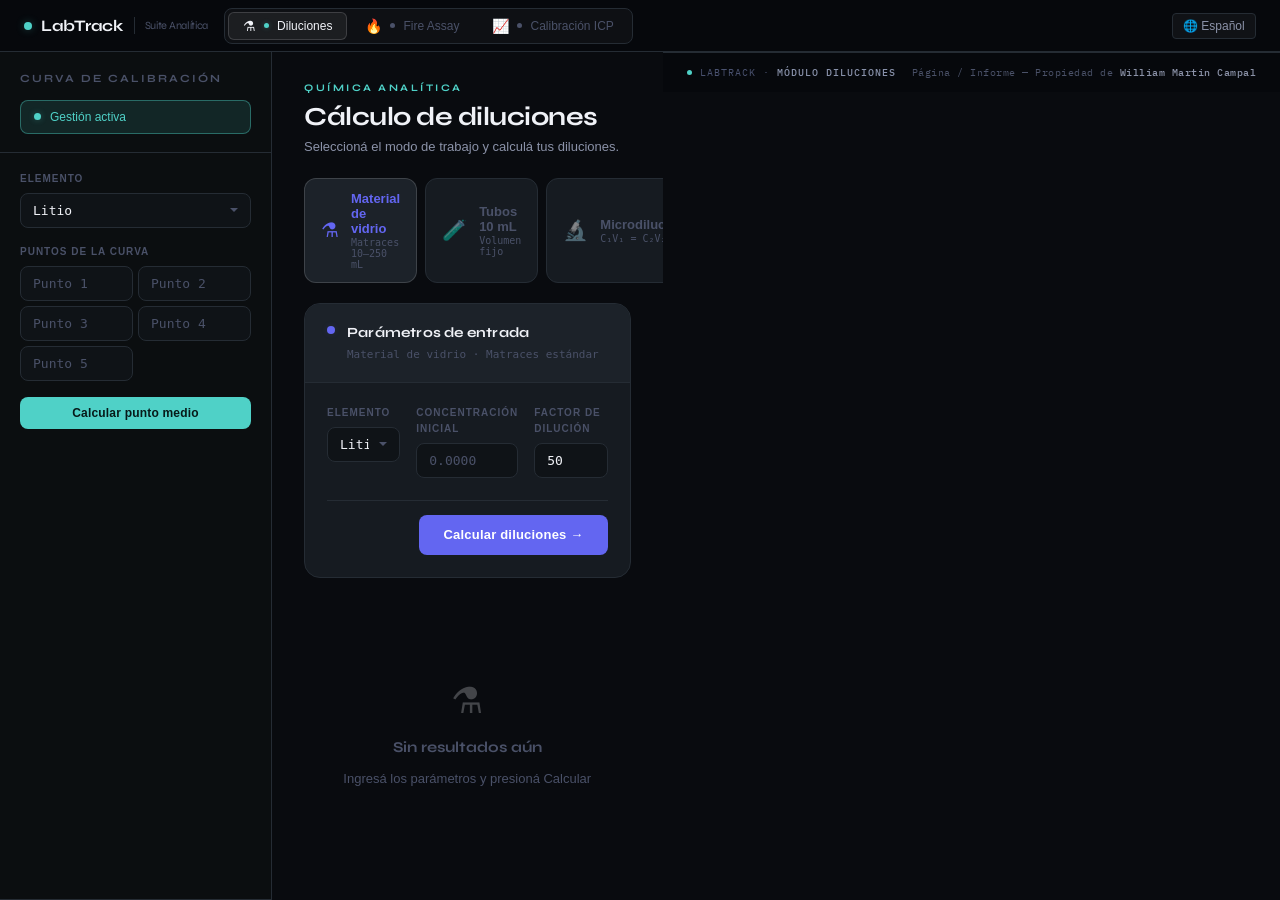
==== commit 16f86a26: "Add files via upload" ====
--- a/index.html
+++ b/index.html
@@ -8,1210 +8,10 @@
   <link href="https://fonts.googleapis.com/css2?family=DM+Mono:wght@400;500&family=Syne:wght@400;500;600;700&family=Bebas+Neue&family=IBM+Plex+Mono:wght@300;400;500;600&family=IBM+Plex+Sans:wght@300;400;500;600&family=Inter:wght@400;500&display=swap" rel="stylesheet">
   <script src="https://cdnjs.cloudflare.com/ajax/libs/jspdf/2.5.1/jspdf.umd.min.js"></script>
   <script src="https://cdnjs.cloudflare.com/ajax/libs/html2canvas/1.4.1/html2canvas.min.js"></script>
+  <link rel="stylesheet" href="css/base.css">
+  <link rel="stylesheet" href="css/diluciones.css">
+  <link rel="stylesheet" href="css/fireassay.css">
   <style>
-/* ═══════════════════════════════════════════════
-   BASE.CSS — Variables globales y estilos compartidos
-   LabTrack · Suite Analítica
-═══════════════════════════════════════════════ */
-
-:root {
-  /* ── Fondos ── */
-  --bg:           #0d0f14;
-  --bg-deep:      #09090d;
-  --bg-base:      #111418;
-  --bg-card:      #161b21;
-  --bg-card-2:    #1c2229;
-  --bg-input:     #0f1317;
-  --bg-sidebar:   #0b0e10;
-
-  /* ── Bordes ── */
-  --border:       rgba(255,255,255,0.07);
-  --border-light: rgba(255,255,255,0.04);
-  --border-hover: rgba(255,255,255,0.15);
-  --border-fa:    #252c34;
-
-  /* ── Texto ── */
-  --text-primary:   #f0f2f7;
-  --text-secondary: #8b92a8;
-  --text-muted:     #4a5168;
-
-  /* ── Colores acento ── */
-  --accent:       #4fd1c7;
-  --accent-dim:   rgba(79,209,199,0.12);
-  --accent-glow:  rgba(79,209,199,0.3);
-
-  --blue:         #5b8af0;
-  --blue-dim:     rgba(91,138,240,0.12);
-  --blue-border:  rgba(91,138,240,0.25);
-
-  --purple:       #a78bfa;
-  --purple-dim:   rgba(167,139,250,0.12);
-  --purple-border:rgba(167,139,250,0.25);
-
-  --amber:        #f0a05b;
-  --amber-dim:    rgba(240,160,91,0.12);
-
-  --success:      #5bf09a;
-  --success-dim:  rgba(91,240,154,0.1);
-  --danger:       #f05b5b;
-  --danger-dim:   rgba(240,91,91,0.1);
-
-  /* ── Gold (Fire Assay) ── */
-  --gold:         #c9943a;
-  --gold-light:   #e6b35a;
-  --gold-dim:     rgba(201,148,58,0.12);
-  --gold-glow:    rgba(201,148,58,0.06);
-  --green-fa:     #3ab87a;
-  --red-fa:       #e05252;
-  --blue-fa:      #4a9edd;
-
-  /* ── Tipografías ── */
-  --font-display:    'Syne', sans-serif;
-  --font-body:       'Inter', sans-serif;
-  --font-mono:       'DM Mono', monospace;
-  --font-display-fa: 'Bebas Neue', sans-serif;
-  --font-body-fa:    'IBM Plex Sans', sans-serif;
-  --font-mono-fa:    'IBM Plex Mono', monospace;
-
-  /* ── Radios ── */
-  --r-xs: 4px;
-  --r-sm: 8px;
-  --r-md: 10px;
-  --r-lg: 14px;
-
-  /* ── Layout ── */
-  --topbar-h:   52px;
-  --footer-h:   40px;
-  --sidebar-dil: 272px;
-  --sidebar-fa:  232px;
-
-  /* ── Transición ── */
-  --t: 0.18s ease;
-}
-
-/* ─── Reset ─── */
-*, *::before, *::after { box-sizing: border-box; margin: 0; padding: 0; }
-
-html, body {
-  height: 100%;
-  background: var(--bg);
-  color: var(--text-primary);
-  font-family: var(--font-body);
-  font-size: 14px;
-  line-height: 1.6;
-  overflow: hidden;
-}
-
-/* ─── Scrollbar ─── */
-::-webkit-scrollbar { width: 4px; height: 4px; }
-::-webkit-scrollbar-track { background: transparent; }
-::-webkit-scrollbar-thumb { background: rgba(255,255,255,0.1); border-radius: 2px; }
-::-webkit-scrollbar-thumb:hover { background: rgba(255,255,255,0.2); }
-
-/* ─── Animaciones globales ─── */
-@keyframes fadeUp {
-  from { opacity: 0; transform: translateY(10px); }
-  to   { opacity: 1; transform: translateY(0); }
-}
-@keyframes fadeIn {
-  from { opacity: 0; }
-  to   { opacity: 1; }
-}
-.animate-in { animation: fadeUp 0.28s ease forwards; }
-
-/* ══════════════════════════════════════════════
-   TOPBAR GLOBAL
-══════════════════════════════════════════════ */
-.app-topbar {
-  position: fixed;
-  top: 0; left: 0; right: 0;
-  height: var(--topbar-h);
-  background: var(--bg-deep);
-  border-bottom: 1px solid var(--border-fa);
-  display: flex;
-  align-items: center;
-  padding: 0 24px;
-  gap: 20px;
-  z-index: 300;
-}
-
-.app-logo {
-  font-family: var(--font-display);
-  font-size: 16px;
-  font-weight: 700;
-  letter-spacing: -0.3px;
-  color: var(--text-primary);
-  display: flex;
-  align-items: center;
-  gap: 9px;
-  white-space: nowrap;
-  flex-shrink: 0;
-}
-.app-logo-dot {
-  width: 8px; height: 8px;
-  border-radius: 50%;
-  background: var(--accent);
-  box-shadow: 0 0 8px var(--accent-glow);
-  flex-shrink: 0;
-}
-.app-logo-sub {
-  font-size: 11px;
-  font-weight: 400;
-  color: var(--text-muted);
-  letter-spacing: 0.3px;
-  border-left: 1px solid var(--border-fa);
-  padding-left: 10px;
-  margin-left: 2px;
-}
-
-/* ─── Module tabs ─── */
-.module-tabs {
-  display: flex;
-  gap: 3px;
-  background: rgba(255,255,255,0.03);
-  border: 1px solid var(--border-fa);
-  border-radius: var(--r-sm);
-  padding: 3px;
-}
-
-.module-tab {
-  display: flex;
-  align-items: center;
-  gap: 8px;
-  padding: 6px 16px;
-  background: none;
-  border: 1px solid transparent;
-  border-radius: 6px;
-  color: var(--text-muted);
-  font-family: var(--font-body);
-  font-size: 13px;
-  font-weight: 500;
-  cursor: pointer;
-  transition: var(--t);
-  white-space: nowrap;
-}
-.module-tab:hover { color: var(--text-secondary); background: rgba(255,255,255,0.04); }
-.module-tab.active {
-  color: var(--text-primary);
-  background: rgba(255,255,255,0.06);
-  border-color: var(--border-hover);
-}
-.tab-icon { font-size: 14px; line-height: 1; }
-.tab-dot {
-  width: 5px; height: 5px;
-  border-radius: 50%;
-  background: var(--text-muted);
-  transition: var(--t);
-}
-.module-tab.active[data-app="diluciones"] .tab-dot { background: var(--accent); box-shadow: 0 0 5px var(--accent-glow); }
-.module-tab.active[data-app="fireassay"]  .tab-dot { background: var(--gold); box-shadow: 0 0 5px rgba(201,148,58,0.5); }
-
-.top-sep { flex: 1; }
-
-.lang-sel {
-  background: rgba(255,255,255,0.04);
-  border: 1px solid var(--border-fa);
-  color: var(--text-secondary);
-  border-radius: var(--r-xs);
-  padding: 5px 10px;
-  font-size: 12px;
-  font-family: var(--font-body);
-  cursor: pointer;
-  outline: none;
-  transition: var(--t);
-  -webkit-appearance: none;
-  appearance: none;
-}
-.lang-sel:hover { color: var(--text-primary); border-color: var(--border-hover); }
-
-/* ══════════════════════════════════════════════
-   MÓDULOS (wrappers)
-══════════════════════════════════════════════ */
-.app-module {
-  display: none;
-  height: 100vh;
-  padding-top: var(--topbar-h);
-  flex-direction: column;
-}
-.app-module.active { display: flex; }
-
-/* ══════════════════════════════════════════════
-   FOOTER COMPARTIDO
-══════════════════════════════════════════════ */
-.app-footer {
-  flex-shrink: 0;
-  height: var(--footer-h);
-  background: var(--bg-deep);
-  border-top: 1px solid var(--border-fa);
-  display: flex;
-  align-items: center;
-  justify-content: space-between;
-  padding: 0 24px;
-  gap: 16px;
-}
-
-.footer-left {
-  display: flex;
-  align-items: center;
-  gap: 8px;
-}
-.footer-logo-dot {
-  width: 5px; height: 5px;
-  border-radius: 50%;
-  background: var(--accent);
-  flex-shrink: 0;
-}
-.footer-logo-dot.gold { background: var(--gold); }
-
-.footer-brand {
-  font-family: var(--font-mono-fa);
-  font-size: 10px;
-  letter-spacing: 1px;
-  color: var(--text-muted);
-  text-transform: uppercase;
-}
-.footer-brand strong { color: var(--text-secondary); font-weight: 500; }
-
-.footer-right {
-  font-family: var(--font-mono-fa);
-  font-size: 10px;
-  color: var(--text-muted);
-  letter-spacing: 0.5px;
-}
-.footer-right strong { color: var(--text-secondary); font-weight: 500; }
-
-/* ── Toast global ── */
-.fa-toast {
-  position: fixed;
-  bottom: 24px; right: 24px;
-  background: var(--bg-card);
-  border: 1px solid var(--border-fa);
-  color: var(--text-primary);
-  font-family: var(--font-mono-fa);
-  font-size: 12px;
-  padding: 10px 18px;
-  border-radius: var(--r-sm);
-  opacity: 0;
-  transform: translateY(8px);
-  transition: all 0.22s ease;
-  z-index: 999;
-  pointer-events: none;
-}
-.fa-toast.show  { opacity: 1; transform: translateY(0); }
-.fa-toast.success { border-color: var(--green-fa); color: var(--green-fa); }
-.fa-toast.error   { border-color: var(--red-fa);   color: var(--red-fa); }
-.fa-toast.info    { border-color: var(--gold);      color: var(--gold); }
-
-/* ─── Responsive ─── */
-@media (max-width: 768px) {
-  .app-topbar { padding: 0 14px; gap: 12px; }
-  .app-logo-sub { display: none; }
-  .module-tab span:last-child { display: none; }
-  .module-tab { padding: 6px 10px; }
-}
-
-/* ═══════════════════════════════════════════════
-   DILUCIONES.CSS — Módulo Cálculo de Diluciones
-   LabTrack · Suite Analítica
-═══════════════════════════════════════════════ */
-
-/* ══════════════════════════════════════════════
-   LAYOUT DEL MÓDULO
-══════════════════════════════════════════════ */
-#mod-diluciones {
-  flex: 1;
-  overflow: hidden;
-  flex-direction: row !important;
-}
-
-/* ══════════════════════════════════════════════
-   SIDEBAR CURVA DE CALIBRACIÓN
-══════════════════════════════════════════════ */
-.dil-sidebar {
-  width: var(--sidebar-dil);
-  background: var(--bg-sidebar);
-  border-right: 1px solid var(--border-fa);
-  display: flex;
-  flex-direction: column;
-  flex-shrink: 0;
-  overflow-y: auto;
-}
-
-.dil-sidebar-inner {
-  display: flex;
-  flex-direction: column;
-  gap: 0;
-  height: 100%;
-}
-
-.dil-sb-section {
-  padding: 18px 20px;
-  border-bottom: 1px solid var(--border-fa);
-}
-
-.dil-sb-fields {
-  display: flex;
-  flex-direction: column;
-  gap: 16px;
-  flex: 1;
-}
-
-.dil-sb-label {
-  font-family: var(--font-display);
-  font-size: 11px;
-  font-weight: 700;
-  text-transform: uppercase;
-  letter-spacing: 2px;
-  color: var(--text-muted);
-  margin-bottom: 12px;
-}
-
-/* ─── Toggle btn ─── */
-.dil-toggle-btn {
-  width: 100%;
-  display: flex;
-  align-items: center;
-  gap: 9px;
-  padding: 9px 13px;
-  background: rgba(255,255,255,0.03);
-  border: 1px solid var(--border-fa);
-  border-radius: var(--r-sm);
-  color: var(--text-muted);
-  font-size: 12px;
-  font-family: var(--font-body);
-  cursor: pointer;
-  transition: var(--t);
-}
-.dil-toggle-btn:hover { border-color: var(--border-hover); color: var(--text-secondary); }
-.dil-toggle-btn.on {
-  border-color: rgba(79,209,199,0.4);
-  color: var(--accent);
-  background: var(--accent-dim);
-}
-.dil-toggle-dot {
-  width: 7px; height: 7px;
-  border-radius: 50%;
-  background: var(--text-muted);
-  flex-shrink: 0;
-  transition: var(--t);
-}
-.dil-toggle-btn.on .dil-toggle-dot {
-  background: var(--accent);
-  box-shadow: 0 0 6px var(--accent-glow);
-}
-
-/* ─── Fields en sidebar ─── */
-.dil-field {
-  display: flex;
-  flex-direction: column;
-  gap: 6px;
-}
-.dil-field-label {
-  font-size: 10px;
-  font-weight: 600;
-  text-transform: uppercase;
-  letter-spacing: 1px;
-  color: var(--text-muted);
-}
-
-.patron-grid {
-  display: grid;
-  grid-template-columns: 1fr 1fr;
-  gap: 5px;
-}
-
-/* ─── Btn calcular punto medio ─── */
-.dil-btn-calc {
-  width: 100%;
-  padding: 9px 14px;
-  background: var(--accent);
-  border: none;
-  border-radius: var(--r-sm);
-  color: #071a19;
-  font-size: 12px;
-  font-weight: 600;
-  font-family: var(--font-body);
-  cursor: pointer;
-  transition: var(--t);
-  letter-spacing: 0.2px;
-}
-.dil-btn-calc:hover { filter: brightness(1.1); transform: translateY(-1px); }
-.dil-btn-calc:active { transform: translateY(0); filter: brightness(0.95); }
-
-/* ─── Result pill ─── */
-.dil-result-pill {
-  display: none;
-  padding: 11px 14px;
-  background: var(--accent-dim);
-  border: 1px solid rgba(79,209,199,0.3);
-  border-radius: var(--r-sm);
-  display: none;
-  flex-direction: column;
-  gap: 3px;
-}
-.pill-label {
-  font-size: 9px;
-  text-transform: uppercase;
-  letter-spacing: 1.5px;
-  color: var(--accent);
-  opacity: 0.7;
-}
-.pill-value {
-  font-family: var(--font-mono);
-  font-size: 18px;
-  font-weight: 500;
-  color: var(--accent);
-}
-
-/* ══════════════════════════════════════════════
-   MAIN CONTENT
-══════════════════════════════════════════════ */
-.dil-main {
-  flex: 1;
-  display: flex;
-  flex-direction: column;
-  overflow: hidden;
-  background: var(--bg);
-}
-
-/* ─── Page header ─── */
-.dil-page-header {
-  padding: 28px 32px 0;
-  flex-shrink: 0;
-}
-.dil-eyebrow {
-  font-family: var(--font-display);
-  font-size: 10px;
-  font-weight: 700;
-  text-transform: uppercase;
-  letter-spacing: 2.5px;
-  color: var(--accent);
-  margin-bottom: 6px;
-}
-.dil-title {
-  font-family: var(--font-display);
-  font-size: 26px;
-  font-weight: 700;
-  letter-spacing: -0.5px;
-  color: var(--text-primary);
-  line-height: 1.15;
-}
-.dil-subtitle {
-  font-size: 13px;
-  color: var(--text-secondary);
-  margin-top: 5px;
-}
-
-/* ══════════════════════════════════════════════
-   MODE SWITCHER
-══════════════════════════════════════════════ */
-.dil-mode-switcher {
-  display: flex;
-  gap: 8px;
-  padding: 20px 32px 0;
-  flex-shrink: 0;
-}
-
-.dil-mode-tab {
-  flex: 1;
-  display: flex;
-  align-items: center;
-  gap: 12px;
-  padding: 12px 16px;
-  background: var(--bg-card);
-  border: 1px solid var(--border-fa);
-  border-radius: var(--r-md);
-  color: var(--text-muted);
-  cursor: pointer;
-  transition: var(--t);
-  text-align: left;
-}
-.dil-mode-tab:hover {
-  border-color: var(--border-hover);
-  color: var(--text-secondary);
-  background: var(--bg-card-2);
-}
-.dil-mode-tab.active {
-  background: var(--bg-card-2);
-  color: var(--text-primary);
-  border-color: var(--border-hover);
-}
-.dil-mode-icon {
-  font-size: 20px;
-  line-height: 1;
-  flex-shrink: 0;
-  opacity: 0.5;
-  transition: var(--t);
-}
-.dil-mode-tab.active .dil-mode-icon { opacity: 1; }
-.dil-mode-tab.active[data-m="matraces"] .dil-mode-icon { color: var(--blue); }
-.dil-mode-tab.active[data-m="tubos"]    .dil-mode-icon { color: var(--accent); }
-.dil-mode-tab.active[data-m="micro"]    .dil-mode-icon { color: var(--purple); }
-
-.dil-mode-info {
-  display: flex;
-  flex-direction: column;
-  gap: 1px;
-}
-.dil-mode-name {
-  font-size: 13px;
-  font-weight: 600;
-  font-family: var(--font-body);
-  display: block;
-}
-.dil-mode-desc {
-  font-size: 10px;
-  color: var(--text-muted);
-  font-family: var(--font-mono);
-  display: block;
-}
-.dil-mode-tab.active[data-m="matraces"] .dil-mode-name { color: var(--blue); }
-.dil-mode-tab.active[data-m="tubos"]    .dil-mode-name { color: var(--accent); }
-.dil-mode-tab.active[data-m="micro"]    .dil-mode-name { color: var(--purple); }
-
-/* ══════════════════════════════════════════════
-   PANELES (scroll container)
-══════════════════════════════════════════════ */
-.dil-panel {
-  flex: 1;
-  overflow-y: auto;
-  padding: 20px 32px 20px;
-  display: flex;
-  flex-direction: column;
-  gap: 16px;
-}
-
-/* ── Info banner ── */
-.dil-info-banner {
-  display: flex;
-  align-items: flex-start;
-  gap: 11px;
-  padding: 12px 16px;
-  border-radius: var(--r-sm);
-  font-size: 13px;
-  color: var(--text-secondary);
-  line-height: 1.55;
-}
-.dil-info-banner.teal   { background: var(--accent-dim); border: 1px solid rgba(79,209,199,0.2); }
-.dil-info-banner.purple { background: var(--purple-dim); border: 1px solid rgba(167,139,250,0.2); }
-.dil-info-banner strong { color: var(--text-primary); }
-.dil-info-icon { font-size: 16px; flex-shrink: 0; line-height: 1.55; }
-
-/* ══════════════════════════════════════════════
-   FORM CARD
-══════════════════════════════════════════════ */
-.dil-panel-card {
-  background: var(--bg-card);
-  border: 1px solid var(--border-fa);
-  border-radius: var(--r-lg);
-  overflow: hidden;
-}
-
-.dil-card-header {
-  display: flex;
-  align-items: flex-start;
-  gap: 12px;
-  padding: 18px 22px;
-  border-bottom: 1px solid var(--border-fa);
-  background: var(--bg-card-2);
-}
-.dil-card-dot {
-  width: 8px; height: 8px;
-  border-radius: 50%;
-  flex-shrink: 0;
-  margin-top: 4px;
-}
-.dil-card-dot.blue   { background: var(--blue); box-shadow: 0 0 7px var(--blue-dim); }
-.dil-card-dot.teal   { background: var(--accent); box-shadow: 0 0 7px var(--accent-glow); }
-.dil-card-dot.purple { background: var(--purple); box-shadow: 0 0 7px var(--purple-dim); }
-
-.dil-card-title {
-  font-family: var(--font-display);
-  font-size: 14px;
-  font-weight: 700;
-  color: var(--text-primary);
-  letter-spacing: 0.2px;
-}
-.dil-card-sub {
-  font-size: 11px;
-  color: var(--text-muted);
-  font-family: var(--font-mono);
-  margin-top: 2px;
-}
-
-/* ─── Form ─── */
-.dil-form {
-  padding: 22px;
-  display: flex;
-  flex-direction: column;
-  gap: 18px;
-}
-.dil-form-row {
-  display: grid;
-  grid-template-columns: repeat(3, 1fr);
-  gap: 16px;
-}
-.dil-form-row.cols-4 { grid-template-columns: repeat(4, 1fr); }
-.dil-form-actions {
-  display: flex;
-  justify-content: flex-end;
-  padding-top: 4px;
-  border-top: 1px solid var(--border-fa);
-}
-
-/* ─── Inputs ─── */
-.dil-select,
-.dil-input {
-  width: 100%;
-  background: var(--bg-input);
-  border: 1px solid var(--border-fa);
-  color: var(--text-primary);
-  border-radius: var(--r-sm);
-  padding: 9px 12px;
-  font-size: 13px;
-  font-family: var(--font-mono);
-  outline: none;
-  transition: var(--t);
-  -webkit-appearance: none;
-  appearance: none;
-}
-.dil-select {
-  cursor: pointer;
-  background-image: url("data:image/svg+xml,%3Csvg xmlns='http://www.w3.org/2000/svg' width='10' height='10' viewBox='0 0 10 10'%3E%3Cpath fill='%234a5168' d='M5 7L1 3h8z'/%3E%3C/svg%3E");
-  background-repeat: no-repeat;
-  background-position: right 11px center;
-  padding-right: 30px;
-}
-.dil-input:focus, .dil-select:focus {
-  border-color: var(--accent);
-  box-shadow: 0 0 0 3px var(--accent-dim);
-}
-.dil-input:hover, .dil-select:hover { border-color: var(--border-hover); }
-.dil-input::placeholder { color: var(--text-muted); }
-.dil-input::-webkit-inner-spin-button,
-.dil-input::-webkit-outer-spin-button { opacity: 0; }
-
-/* ─── Btn submit ─── */
-.dil-btn-primary {
-  padding: 10px 28px;
-  background: var(--blue);
-  border: none;
-  border-radius: var(--r-sm);
-  color: #fff;
-  font-size: 13px;
-  font-weight: 600;
-  font-family: var(--font-body);
-  cursor: pointer;
-  transition: var(--t);
-  letter-spacing: 0.2px;
-  height: 40px;
-}
-.dil-btn-primary:hover { filter: brightness(1.12); }
-.dil-btn-primary:active { filter: brightness(0.95); }
-.dil-btn-primary.teal  { background: var(--accent); color: #071a19; }
-.dil-btn-primary.purple { background: var(--purple); color: #120e1a; }
-
-/* ══════════════════════════════════════════════
-   STATS ROW
-══════════════════════════════════════════════ */
-.dil-stats {
-  display: grid;
-  grid-template-columns: repeat(3, 1fr);
-  gap: 12px;
-}
-.dil-stat-card {
-  background: var(--bg-card);
-  border: 1px solid var(--border-fa);
-  border-radius: var(--r-md);
-  padding: 16px 18px;
-}
-.dil-stat-label {
-  font-size: 10px;
-  font-weight: 600;
-  text-transform: uppercase;
-  letter-spacing: 1px;
-  color: var(--text-muted);
-  margin-bottom: 6px;
-}
-.dil-stat-value {
-  font-family: var(--font-mono);
-  font-size: 22px;
-  font-weight: 500;
-  color: var(--text-primary);
-  line-height: 1;
-}
-.dil-stat-value.accent { color: var(--accent); }
-.dil-stat-value.blue   { color: var(--blue); }
-.dil-stat-value.amber  { color: var(--amber); }
-.dil-stat-value.purple { color: var(--purple); }
-
-/* ══════════════════════════════════════════════
-   TABLA DE RESULTADOS
-══════════════════════════════════════════════ */
-.dil-results-card {
-  background: var(--bg-card);
-  border: 1px solid var(--border-fa);
-  border-radius: var(--r-lg);
-  overflow: hidden;
-}
-.dil-results-header {
-  display: flex;
-  align-items: center;
-  justify-content: space-between;
-  padding: 14px 20px;
-  border-bottom: 1px solid var(--border-fa);
-  background: var(--bg-card-2);
-}
-.dil-results-title {
-  font-family: var(--font-display);
-  font-size: 14px;
-  font-weight: 700;
-}
-.dil-results-badge {
-  font-family: var(--font-mono);
-  font-size: 11px;
-  color: var(--text-muted);
-  background: rgba(255,255,255,0.04);
-  border: 1px solid var(--border-fa);
-  border-radius: 20px;
-  padding: 3px 10px;
-}
-.dil-results-badge.teal-badge { color: var(--accent); background: var(--accent-dim); border-color: rgba(79,209,199,0.2); }
-
-.dil-table-wrap { overflow-x: auto; }
-
-.dil-table {
-  width: 100%;
-  border-collapse: collapse;
-}
-.dil-table thead tr { background: var(--bg-input); }
-.dil-table th {
-  padding: 10px 18px;
-  text-align: left;
-  font-size: 10px;
-  font-weight: 600;
-  text-transform: uppercase;
-  letter-spacing: 1px;
-  color: var(--text-muted);
-  border-bottom: 1px solid var(--border-fa);
-  white-space: nowrap;
-}
-.dil-table td {
-  padding: 13px 18px;
-  font-size: 13px;
-  border-bottom: 1px solid var(--border-light);
-  color: var(--text-primary);
-  transition: background var(--t);
-}
-.dil-table tbody tr:last-child td { border-bottom: none; }
-.dil-table tbody tr:hover td { background: rgba(255,255,255,0.02); }
-
-/* Fila óptima */
-.dil-table .best-row td { background: var(--accent-dim) !important; }
-.dil-table .best-row .td-mono { color: var(--accent); }
-
-.td-mono { font-family: var(--font-mono); font-size: 13px; }
-
-.td-badge {
-  display: inline-flex;
-  align-items: center;
-  padding: 3px 10px;
-  border-radius: 20px;
-  font-size: 11px;
-  font-weight: 500;
-  white-space: nowrap;
-}
-.badge-blue   { background: var(--blue-dim); color: var(--blue); border: 1px solid var(--blue-border); }
-.badge-teal   { background: var(--accent-dim); color: var(--accent); border: 1px solid rgba(79,209,199,0.25); }
-.badge-purple { background: var(--purple-dim); color: var(--purple); border: 1px solid var(--purple-border); }
-
-.best-tag {
-  display: inline-block;
-  margin-left: 8px;
-  padding: 2px 8px;
-  background: var(--accent-dim);
-  border: 1px solid rgba(79,209,199,0.3);
-  border-radius: 20px;
-  font-size: 10px;
-  color: var(--accent);
-  font-weight: 600;
-  vertical-align: middle;
-}
-.status-ok   { color: var(--success); font-size: 12px; }
-.status-warn { color: var(--amber); font-size: 12px; }
-.status-bad  { color: var(--danger); font-size: 12px; }
-
-/* ══════════════════════════════════════════════
-   MICRODILUCIONES — RESULTADO
-══════════════════════════════════════════════ */
-.dil-micro-result {
-  background: var(--bg-card);
-  border: 1px solid var(--border-fa);
-  border-radius: var(--r-lg);
-  overflow: hidden;
-}
-.dil-micro-grid {
-  display: grid;
-  grid-template-columns: repeat(4, 1fr);
-  gap: 0;
-  border-bottom: 1px solid var(--border-fa);
-}
-.dil-micro-block {
-  padding: 22px 20px;
-  border-right: 1px solid var(--border-fa);
-}
-.dil-micro-block:last-child { border-right: none; }
-.dil-micro-label {
-  font-size: 10px;
-  font-weight: 600;
-  text-transform: uppercase;
-  letter-spacing: 1px;
-  color: var(--text-muted);
-  margin-bottom: 8px;
-  line-height: 1.4;
-}
-.dil-micro-val {
-  font-family: var(--font-mono);
-  font-size: 26px;
-  font-weight: 500;
-  line-height: 1;
-  margin-bottom: 4px;
-}
-.dil-micro-unit {
-  font-size: 11px;
-  color: var(--text-muted);
-  font-family: var(--font-mono);
-}
-.purple-block .dil-micro-val { color: var(--purple); }
-.teal-block   .dil-micro-val { color: var(--accent); }
-.neutral-block .dil-micro-val { color: var(--text-primary); }
-.amber-block  .dil-micro-val { color: var(--amber); }
-
-/* ─── Steps ─── */
-.dil-steps-section { padding: 20px 22px; }
-.dil-steps-title {
-  font-size: 10px;
-  font-weight: 700;
-  text-transform: uppercase;
-  letter-spacing: 1.5px;
-  color: var(--text-muted);
-  margin-bottom: 12px;
-}
-.dil-steps-list {
-  display: flex;
-  flex-direction: column;
-  gap: 7px;
-}
-.dil-step-item {
-  display: flex;
-  align-items: flex-start;
-  gap: 12px;
-  padding: 11px 14px;
-  background: var(--bg-input);
-  border: 1px solid var(--border-fa);
-  border-radius: var(--r-sm);
-  font-size: 13px;
-  color: var(--text-secondary);
-  line-height: 1.55;
-}
-.dil-step-num {
-  width: 22px; height: 22px;
-  border-radius: 50%;
-  background: var(--purple-dim);
-  border: 1px solid var(--purple-border);
-  display: flex;
-  align-items: center;
-  justify-content: center;
-  font-size: 11px;
-  font-weight: 700;
-  color: var(--purple);
-  flex-shrink: 0;
-  margin-top: 1px;
-}
-.dil-step-item .val {
-  font-family: var(--font-mono);
-  color: var(--purple);
-  font-weight: 500;
-}
-
-/* ══════════════════════════════════════════════
-   EMPTY STATE
-══════════════════════════════════════════════ */
-.dil-empty {
-  display: flex;
-  flex-direction: column;
-  align-items: center;
-  justify-content: center;
-  padding: 60px 20px;
-  text-align: center;
-  gap: 10px;
-  flex: 1;
-}
-.dil-empty-icon { font-size: 36px; opacity: 0.25; line-height: 1; margin-bottom: 6px; }
-.dil-empty-title {
-  font-family: var(--font-display);
-  font-size: 15px;
-  font-weight: 700;
-  color: var(--text-muted);
-}
-.dil-empty-sub { font-size: 13px; color: var(--text-muted); }
-
-/* ══════════════════════════════════════════════
-   RESPONSIVE
-══════════════════════════════════════════════ */
-@media (max-width: 1100px) {
-  .dil-form-row { grid-template-columns: repeat(2, 1fr); }
-  .dil-micro-grid { grid-template-columns: repeat(2, 1fr); }
-  .dil-micro-block { border-bottom: 1px solid var(--border-fa); }
-}
-@media (max-width: 900px) {
-  .dil-sidebar { display: none; }
-  .dil-mode-switcher { flex-direction: column; padding: 16px 16px 0; }
-  .dil-page-header { padding: 20px 16px 0; }
-  .dil-panel { padding: 16px; }
-  .dil-form-row { grid-template-columns: 1fr; }
-  .dil-stats { grid-template-columns: 1fr 1fr; }
-  .dil-micro-grid { grid-template-columns: repeat(2, 1fr); }
-  .dil-btn-primary { width: 100%; }
-}
-@media (max-width: 600px) {
-  .dil-mode-tab { flex-direction: row; }
-  .dil-stats { grid-template-columns: 1fr; }
-  .dil-micro-grid { grid-template-columns: 1fr; }
-}
-
-/* ═══════════════════════════════════════════════
-   FIREASSAY.CSS — Módulo Fire Assay Pro
-   LabTrack · Suite Analítica
-═══════════════════════════════════════════════ */
-
-/* ══════════════════════════════════════════════
-   LAYOUT DEL MÓDULO
-══════════════════════════════════════════════ */
-#mod-fireassay { flex-direction: row !important; flex: 1; overflow: hidden; }
-
-/* ══════════════════════════════════════════════
-   SIDEBAR
-══════════════════════════════════════════════ */
-.fa-sidebar {
-  width: var(--sidebar-fa);
-  background: var(--bg-sidebar);
-  border-right: 1px solid var(--border-fa);
-  display: flex;
-  flex-direction: column;
-  flex-shrink: 0;
-  overflow-y: auto;
-  padding: 0;
-}
-
-.fa-sidebar-logo {
-  display: flex; align-items: center; gap: 11px;
-  padding: 18px 18px 16px;
-  border-bottom: 1px solid var(--border-fa);
-}
-.fa-logo-text {
-  font-family: var(--font-display-fa);
-  font-size: 20px; letter-spacing: 1px; line-height: 1.1;
-  color: var(--text-primary);
-}
-.fa-logo-text em { font-style: normal; color: var(--gold); }
-
-.fa-nav-section-label {
-  font-family: var(--font-mono-fa); font-size: 9px; font-weight: 500;
-  letter-spacing: 2px; color: var(--text-muted);
-  padding: 14px 18px 5px;
-}
-.fa-nav-list { list-style: none; }
-.fa-nav-link {
-  display: flex; align-items: center; gap: 9px;
-  padding: 9px 18px;
-  color: var(--text-secondary); text-decoration: none;
-  font-size: 12px; font-family: var(--font-body-fa);
-  border-left: 2px solid transparent;
-  transition: all 0.15s; cursor: pointer;
-}
-.fa-nav-link:hover { color: var(--text-primary); background: rgba(255,255,255,0.03); }
-.fa-nav-link.active { color: var(--gold); border-left-color: var(--gold); background: var(--gold-glow); }
-.fa-nav-link svg { flex-shrink: 0; }
-
-.fa-lab-card { padding: 14px 18px; border-top: 1px solid var(--border-fa); margin-top: auto; }
-.fa-small-label { font-family: var(--font-mono-fa); font-size: 9px; letter-spacing: 2px; color: var(--text-muted); display: block; margin-bottom: 7px; }
-.fa-logo-upload { width: 100%; height: 54px; border: 1px dashed var(--border-fa); border-radius: var(--r-xs); display: flex; align-items: center; justify-content: center; cursor: pointer; margin-bottom: 9px; overflow: hidden; transition: border-color 0.2s; }
-.fa-logo-upload:hover { border-color: var(--gold); }
-.fa-logo-placeholder { display: flex; flex-direction: column; align-items: center; gap: 3px; color: var(--text-muted); font-size: 10px; }
-#logoPreview { width: 100%; height: 100%; object-fit: contain; padding: 5px; }
-.fa-lab-input { width: 100%; background: var(--bg-input); border: 1px solid var(--border-fa); color: var(--text-primary); font-family: var(--font-body-fa); font-size: 11px; padding: 7px 10px; border-radius: var(--r-xs); margin-bottom: 6px; outline: none; transition: border-color 0.2s; }
-.fa-lab-input:focus { border-color: var(--gold); }
-
-/* ══════════════════════════════════════════════
-   MAIN
-══════════════════════════════════════════════ */
-.fa-main { flex: 1; display: flex; flex-direction: column; overflow: hidden; }
-
-.fa-topbar {
-  height: 58px; background: var(--bg-base);
-  border-bottom: 1px solid var(--border-fa);
-  display: flex; align-items: center; justify-content: space-between;
-  padding: 0 24px; flex-shrink: 0;
-}
-.fa-page-title { font-family: var(--font-display-fa); font-size: 24px; letter-spacing: 1.5px; color: var(--text-primary); line-height: 1; }
-.fa-breadcrumb { font-family: var(--font-mono-fa); font-size: 10px; color: var(--text-muted); margin-top: 2px; }
-.fa-topbar-right { display: flex; align-items: center; gap: 14px; }
-.fa-session-info { display: flex; flex-direction: column; align-items: flex-end; gap: 1px; }
-.fa-session-date { font-family: var(--font-mono-fa); font-size: 10px; color: var(--text-muted); }
-.fa-batch-counter { font-family: var(--font-mono-fa); font-size: 10px; color: var(--text-secondary); }
-.fa-batch-counter strong { color: var(--gold); }
-.fa-btn-new-batch { display: flex; align-items: center; gap: 5px; background: var(--bg-card); border: 1px solid var(--border-fa); color: var(--text-secondary); font-family: var(--font-body-fa); font-size: 11px; padding: 6px 12px; border-radius: var(--r-xs); cursor: pointer; transition: all 0.15s; }
-.fa-btn-new-batch:hover { border-color: var(--gold); color: var(--gold); }
-
-.fa-content { flex: 1; overflow-y: auto; }
-.fa-section { display: none; padding: 22px 24px; }
-.fa-section.active { display: block; animation: fadeUp 0.24s ease both; }
-
-/* ─── Stats row ─── */
-.fa-stats-row { display: grid; grid-template-columns: repeat(4,1fr); gap: 12px; margin-bottom: 20px; }
-.fa-stat-card { background: var(--bg-card); border: 1px solid var(--border-fa); border-radius: var(--r-fa, 6px); padding: 14px 18px; }
-.fa-stat-card.gold { border-color: rgba(201,148,58,0.3); background: var(--gold-glow); }
-.fa-stat-val { font-family: var(--font-mono-fa); font-size: 24px; font-weight: 600; color: var(--text-primary); line-height: 1; margin-bottom: 3px; }
-.fa-stat-card.gold .fa-stat-val { color: var(--gold-light); }
-.fa-stat-lbl { font-size: 10px; color: var(--text-muted); font-family: var(--font-mono-fa); letter-spacing: 0.5px; }
-
-/* ─── Form grid ─── */
-.fa-form-grid { display: grid; grid-template-columns: repeat(3,1fr); gap: 14px; }
-.fa-form-card { background: var(--bg-card); border: 1px solid var(--border-fa); border-radius: 6px; overflow: hidden; }
-.fa-form-header { display: flex; align-items: flex-start; gap: 12px; padding: 15px 18px; border-bottom: 1px solid var(--border-fa); background: var(--bg-card-2); }
-.fa-form-header h3 { font-size: 13px; font-weight: 500; color: var(--text-primary); line-height: 1.2; margin-bottom: 2px; }
-.fa-form-header p { font-size: 10px; color: var(--text-muted); font-family: var(--font-mono-fa); }
-.fa-step-badge { font-family: var(--font-mono-fa); font-size: 16px; font-weight: 600; color: var(--gold); flex-shrink: 0; line-height: 1; padding-top: 2px; }
-.fa-fields { padding: 18px; }
-.fa-field { margin-bottom: 12px; }
-.fa-field label { display: block; font-size: 10px; font-family: var(--font-mono-fa); color: var(--text-secondary); letter-spacing: 0.5px; margin-bottom: 4px; text-transform: uppercase; }
-.fa-hint { display: block; font-size: 9px; color: var(--text-muted); font-family: var(--font-mono-fa); margin-top: 3px; }
-.fa-field-row { display: grid; grid-template-columns: 1fr 1fr; gap: 10px; }
-
-.fa-fields input[type=text],
-.fa-fields input[type=number],
-.fa-fields input[type=date],
-.fa-fields textarea {
-  width: 100%; background: var(--bg-input); border: 1px solid var(--border-fa);
-  color: var(--text-primary); font-family: var(--font-mono-fa); font-size: 12px;
-  padding: 8px 11px; border-radius: var(--r-xs); outline: none;
-  transition: border-color 0.2s, box-shadow 0.2s; -webkit-appearance: none;
-}
-.fa-fields input:focus, .fa-fields textarea:focus { border-color: var(--gold); box-shadow: 0 0 0 2px var(--gold-dim); }
-.fa-fields input[readonly] { color: var(--gold-light); border-color: rgba(201,148,58,0.3); background: var(--gold-glow); cursor: default; }
-.fa-fields textarea { resize: vertical; min-height: 56px; }
-
-.fa-encuarte-box { background: var(--gold-glow); border: 1px solid rgba(201,148,58,0.25); border-radius: var(--r-xs); padding: 12px; margin-bottom: 12px; }
-.fa-formula-label { font-family: var(--font-mono-fa); font-size: 8px; letter-spacing: 2px; color: var(--gold); display: block; margin-bottom: 3px; }
-.fa-formula-val { font-family: var(--font-mono-fa); font-size: 12px; color: var(--text-secondary); }
-.fa-formula-val strong { color: var(--gold-light); font-size: 16px; }
-
-.fa-result-preview { display: grid; grid-template-columns: repeat(3,1fr); gap: 7px; background: var(--bg-deep); border: 1px solid var(--border-fa); border-radius: var(--r-xs); padding: 10px; margin-bottom: 14px; }
-.fa-prev-item { text-align: center; }
-.fa-prev-item span { display: block; font-family: var(--font-mono-fa); font-size: 8px; letter-spacing: 1.5px; color: var(--text-muted); margin-bottom: 2px; }
-.fa-prev-item strong { font-family: var(--font-mono-fa); font-size: 14px; color: var(--green-fa); }
-
-.fa-btn-primary { display: flex; align-items: center; justify-content: center; gap: 6px; width: 100%; background: var(--gold); border: none; color: #0a0c0e; font-family: var(--font-body-fa); font-size: 12px; font-weight: 600; padding: 10px 18px; border-radius: var(--r-xs); cursor: pointer; transition: background 0.2s, transform 0.1s; }
-.fa-btn-primary:hover { background: var(--gold-light); }
-.fa-btn-primary:active { transform: scale(0.98); }
-
-/* ─── Results section ─── */
-.fa-controls-bar { display: flex; align-items: center; gap: 9px; margin-bottom: 14px; }
-.fa-filter-input { width: 210px; background: var(--bg-card); border: 1px solid var(--border-fa); color: var(--text-primary); font-family: var(--font-mono-fa); font-size: 11px; padding: 7px 11px; border-radius: var(--r-xs); outline: none; transition: border-color 0.2s; }
-.fa-filter-input:focus { border-color: var(--gold); }
-.fa-btn-secondary { display: flex; align-items: center; gap: 5px; background: var(--bg-card); border: 1px solid var(--border-fa); color: var(--text-secondary); font-family: var(--font-body-fa); font-size: 11px; padding: 7px 12px; border-radius: var(--r-xs); cursor: pointer; transition: all 0.15s; }
-.fa-btn-secondary:hover { border-color: var(--blue-fa); color: var(--blue-fa); }
-.fa-btn-danger { display: flex; align-items: center; gap: 5px; background: var(--bg-card); border: 1px solid var(--border-fa); color: var(--text-secondary); font-family: var(--font-body-fa); font-size: 11px; padding: 7px 12px; border-radius: var(--r-xs); cursor: pointer; transition: all 0.15s; }
-.fa-btn-danger:hover { border-color: var(--red-fa); color: var(--red-fa); background: rgba(224,82,82,0.08); }
-.fa-table-wrap { overflow-x: auto; border: 1px solid var(--border-fa); border-radius: 6px; }
-.fa-table { width: 100%; border-collapse: collapse; font-family: var(--font-mono-fa); font-size: 11px; }
-.fa-table thead { background: var(--bg-card-2); }
-.fa-table th { padding: 9px 11px; text-align: left; font-weight: 500; font-size: 9px; letter-spacing: 1px; color: var(--text-muted); text-transform: uppercase; border-bottom: 1px solid var(--border-fa); white-space: nowrap; }
-.fa-table td { padding: 9px 11px; border-bottom: 1px solid rgba(255,255,255,0.04); color: var(--text-primary); }
-.fa-table tr:last-child td { border-bottom: none; }
-.fa-table tbody tr:hover { background: rgba(255,255,255,0.02); }
-.fa-table .td-au { color: var(--gold-light) !important; font-weight: 600; }
-.fa-table .td-good { color: var(--green-fa) !important; }
-.fa-table .td-medium { color: var(--gold) !important; }
-.fa-table .td-warn { color: var(--red-fa) !important; }
-.fa-empty-state { display: flex; flex-direction: column; align-items: center; gap: 9px; padding: 36px; color: var(--text-muted); font-family: var(--font-mono-fa); font-size: 11px; }
-.btn-delete-row { background: none; border: none; color: var(--text-muted); cursor: pointer; padding: 2px 5px; font-size: 14px; transition: color 0.15s; }
-.btn-delete-row:hover { color: var(--red-fa); }
-
-/* ─── Procedure ─── */
-.fa-proc-container { max-width: 800px; }
-.fa-proc-intro { margin-bottom: 22px; padding-bottom: 18px; border-bottom: 1px solid var(--border-fa); }
-.fa-proc-intro h2 { font-family: var(--font-display-fa); font-size: 30px; letter-spacing: 2px; color: var(--text-primary); margin-bottom: 5px; }
-.fa-proc-subtitle { color: var(--text-secondary); font-size: 13px; margin-bottom: 12px; }
-.fa-proc-meta { display: flex; gap: 10px; flex-wrap: wrap; }
-.fa-proc-meta span { font-family: var(--font-mono-fa); font-size: 10px; color: var(--text-muted); border: 1px solid var(--border-fa); padding: 3px 9px; border-radius: 20px; }
-.fa-steps { display: flex; flex-direction: column; gap: 0; }
-.fa-step { display: flex; gap: 20px; padding: 18px 0; border-bottom: 1px solid rgba(255,255,255,0.04); }
-.fa-step:last-child { border-bottom: none; }
-.fa-step-num { font-family: var(--font-display-fa); font-size: 30px; color: var(--border-fa); flex-shrink: 0; width: 36px; text-align: center; line-height: 1; transition: color 0.2s; }
-.fa-step:hover .fa-step-num { color: var(--gold); }
-.fa-step-body h4 { font-size: 13px; font-weight: 500; color: var(--text-primary); margin-bottom: 6px; }
-.fa-step-body p { font-size: 12px; color: var(--text-secondary); line-height: 1.7; margin-bottom: 7px; }
-.fa-formula { background: var(--bg-deep); border: 1px solid var(--border-fa); border-left: 3px solid var(--gold); padding: 8px 12px; font-family: var(--font-mono-fa); font-size: 12px; color: var(--gold-light); border-radius: 0 var(--r-xs) var(--r-xs) 0; margin: 7px 0; }
-.fa-step-note { background: rgba(74,158,221,0.06); border: 1px solid rgba(74,158,221,0.2); border-radius: var(--r-xs); padding: 9px 12px; font-size: 11px; color: var(--text-muted); margin-top: 7px; }
-.fa-step-note strong { color: var(--blue-fa); }
-
-/* ─── Report ─── */
-.fa-report-controls { background: var(--bg-card); border: 1px solid var(--border-fa); border-radius: 6px; padding: 18px; margin-bottom: 20px; }
-.fa-report-controls h3 { font-size: 11px; font-weight: 500; margin-bottom: 14px; color: var(--text-secondary); font-family: var(--font-mono-fa); text-transform: uppercase; letter-spacing: 1px; }
-.fa-report-opts { display: grid; grid-template-columns: 2fr 1fr 1fr; gap: 12px; margin-bottom: 14px; }
-.fa-report-opts .fa-field { margin-bottom: 0; }
-.fa-report-opts .fa-field label { font-size: 9px; font-family: var(--font-mono-fa); color: var(--text-secondary); letter-spacing: 0.5px; text-transform: uppercase; margin-bottom: 4px; display: block; }
-.fa-report-opts .fa-field input { width: 100%; background: var(--bg-input); border: 1px solid var(--border-fa); color: var(--text-primary); font-family: var(--font-mono-fa); font-size: 11px; padding: 7px 11px; border-radius: var(--r-xs); outline: none; transition: border-color 0.2s; }
-.fa-report-opts .fa-field input:focus { border-color: var(--gold); }
-.fa-report-preview { border: 1px solid var(--border-fa); border-radius: 6px; overflow: hidden; }
-.fa-report-doc { background: #fff; color: #111; padding: 36px; min-width: 640px; }
-.fa-report-head-row { display: grid; grid-template-columns: auto 1fr auto; align-items: start; gap: 20px; border-bottom: 2px solid #111; padding-bottom: 16px; margin-bottom: 20px; }
-.fa-report-logo-ph { font-size: 9px; color: #bbb; border: 1px dashed #ddd; padding: 8px 16px; text-align: center; font-family: 'IBM Plex Mono', monospace; }
-.fa-report-main-title { font-family: 'Bebas Neue', sans-serif; font-size: 24px; letter-spacing: 2px; color: #111; line-height: 1; }
-.fa-report-sub-title { font-size: 10px; color: #666; font-family: 'IBM Plex Mono', monospace; margin-top: 3px; }
-.fa-report-meta { display: flex; flex-direction: column; gap: 5px; }
-.fa-report-meta-item { display: flex; flex-direction: column; text-align: right; }
-.fa-report-meta-item span { font-size: 7px; font-family: 'IBM Plex Mono', monospace; color: #999; letter-spacing: 2px; }
-.fa-report-meta-item strong { font-size: 11px; font-family: 'IBM Plex Mono', monospace; color: #111; }
-.fa-report-section-title { font-family: 'IBM Plex Mono', monospace; font-size: 8px; font-weight: 600; letter-spacing: 3px; color: #999; text-transform: uppercase; margin: 18px 0 10px; padding-bottom: 3px; border-bottom: 1px solid #e5e5e5; }
-.fa-report-summary { display: grid; grid-template-columns: repeat(4,1fr); gap: 10px; margin-bottom: 7px; }
-.report-summary-card { border: 1px solid #e5e5e5; border-radius: 3px; padding: 10px; text-align: center; }
-.report-summary-val { font-family: 'IBM Plex Mono', monospace; font-size: 18px; font-weight: 600; color: #111; }
-.report-summary-lbl { font-size: 7px; font-family: 'IBM Plex Mono', monospace; color: #999; letter-spacing: 1px; margin-top: 2px; }
-.report-summary-card.gold-card { border-color: #c9943a; background: #fdf8f0; }
-.report-summary-card.gold-card .report-summary-val { color: #a0720a; }
-.fa-report-table { width: 100%; border-collapse: collapse; font-size: 10px; font-family: 'IBM Plex Mono', monospace; margin-bottom: 7px; }
-.fa-report-table th { background: #f5f5f5; padding: 6px 9px; text-align: left; font-size: 7px; letter-spacing: 1px; color: #666; border: 1px solid #e0e0e0; text-transform: uppercase; }
-.fa-report-table td { padding: 6px 9px; border: 1px solid #ebebeb; color: #222; }
-.fa-report-table tr:nth-child(even) td { background: #fafafa; }
-.fa-report-table .au-cell { color: #a0720a; font-weight: 600; }
-.fa-report-table .class-24k { color: #1a7a3a; font-weight: 600; }
-.fa-report-table .class-18k { color: #c9943a; font-weight: 600; }
-.fa-report-table .class-low { color: #cc3333; }
-.fa-report-chart { padding: 8px 0; margin-bottom: 7px; }
-.fa-report-footer { display: grid; grid-template-columns: 1fr 1fr 1fr; gap: 18px; border-top: 1px solid #e5e5e5; padding-top: 16px; margin-top: 18px; }
-.fa-report-footer-label { font-size: 7px; font-family: 'IBM Plex Mono', monospace; color: #999; letter-spacing: 2px; text-transform: uppercase; margin-bottom: 3px; }
-.fa-report-footer-val { font-size: 12px; font-weight: 500; color: #111; }
-.fa-sig-col { display: flex; flex-direction: column; align-items: center; }
-.fa-sig-line { width: 100%; border-bottom: 1px solid #999; margin-bottom: 5px; height: 30px; }
-.fa-report-copyright { margin-top: 16px; border-top: 1px solid #eee; padding-top: 8px; text-align: center; font-family: 'IBM Plex Mono', monospace; font-size: 8px; color: #bbb; letter-spacing: 1.5px; }
-
-/* ─── Responsive FA ─── */
-@media (max-width: 1000px) {
-  .fa-form-grid { grid-template-columns: 1fr 1fr; }
-  .fa-stats-row { grid-template-columns: repeat(2,1fr); }
-}
-@media (max-width: 700px) {
-  .fa-sidebar { display: none; }
-  .fa-form-grid { grid-template-columns: 1fr; }
-  .fa-stats-row { grid-template-columns: 1fr 1fr; }
-  .fa-section { padding: 14px; }
-  .fa-topbar { padding: 0 14px; }
-}
-
-
 /* ═══════════════════════════════════════════
    VARIABLES Y RESET
 ═══════════════════════════════════════════ */
@@ -1251,16 +51,6 @@
   --topbar: 56px;
   --t: 0.16s ease;
 }
-#mod-calibracion * { box-sizing: border-box; margin: 0; padding: 0; }
-#mod-calibracion .cal-root { scroll-behavior: smooth; }
-#mod-calibracion .cal-root {
-  font-family: var(--font-b);
-  background: var(--bg);
-  color: var(--text-1);
-  min-height: 100vh;
-  font-size: 14px;
-  line-height: 1.6;
-}
 #mod-calibracion ::-webkit-scrollbar { width: 4px; height: 4px; }
 #mod-calibracion ::-webkit-scrollbar-track { background: transparent; }
 #mod-calibracion ::-webkit-scrollbar-thumb { background: rgba(255,255,255,0.1); border-radius: 2px; }
@@ -1268,7 +58,7 @@
 /* ═══════════════════════════════════════════
    TOPBAR
 ═══════════════════════════════════════════ */
-#mod-calibracion .topbar {
+#mod-calibracion .cal-topbar {
   position: fixed; top: 0; left: 0; right: 0;
   height: var(--topbar);
   background: var(--bg-deep);
@@ -1278,7 +68,7 @@
   z-index: 200;
   backdrop-filter: blur(10px);
 }
-.topbar-logo {
+#mod-calibracion .cal-topbar-logo {
   display: flex; align-items: center; gap: 10px;
   font-family: var(--font-d); font-size: 17px; font-weight: 700;
   letter-spacing: -0.3px; color: var(--text-1); flex-shrink: 0;
@@ -1287,37 +77,37 @@
   width: 9px; height: 9px; border-radius: 50%;
   background: var(--cyan); box-shadow: 0 0 10px var(--cyan-glow);
 }
-.topbar-divider { width: 1px; height: 20px; background: var(--border-2); }
-.topbar-module {
+#mod-calibracion .cal-topbar-divider { width: 1px; height: 20px; background: var(--border-2); }
+#mod-calibracion .cal-topbar-module {
   font-family: var(--font-m); font-size: 11px; font-weight: 500;
   color: var(--cyan); letter-spacing: 1.5px; text-transform: uppercase;
 }
-.topbar-sep { flex: 1; }
-.topbar-nav { display: flex; gap: 4px; }
-.nav-btn {
+#mod-calibracion .cal-topbar-sep { flex: 1; }
+#mod-calibracion .cal-topbar-nav { display: flex; gap: 4px; }
+#mod-calibracion .nav-btn {
   padding: 6px 14px; background: none; border: 1px solid transparent;
   border-radius: var(--r-sm); color: var(--text-2);
   font-family: var(--font-b); font-size: 12px; font-weight: 500;
   cursor: pointer; transition: var(--t); white-space: nowrap;
   text-decoration: none; display: inline-flex; align-items: center; gap: 6px;
 }
-.nav-btn:hover { color: var(--text-1); background: rgba(255,255,255,0.04); border-color: var(--border-2); }
-.nav-btn.active { color: var(--cyan); background: var(--cyan-dim); border-color: var(--cyan-border); }
+#mod-calibracion .nav-btn:hover { color: var(--text-1); background: rgba(255,255,255,0.04); border-color: var(--border-2); }
+#mod-calibracion .nav-btn.active { color: var(--cyan); background: var(--cyan-dim); border-color: var(--cyan-border); }
 
 /* ═══════════════════════════════════════════
    LAYOUT PRINCIPAL
 ═══════════════════════════════════════════ */
-#mod-calibracion .page-wrap {
+#mod-calibracion .cal-page-wrap {
   padding-top: var(--topbar);
   display: flex; flex-direction: column; min-height: 100vh;
 }
-#mod-calibracion .page-body {
+#mod-calibracion .cal-page-body {
   flex: 1; display: flex; flex-direction: column;
 }
 
 /* Secciones */
-#mod-calibracion .section { display: none; }
-#mod-calibracion .section.active { display: block; }
+#mod-calibracion .cal-section { display: none; }
+#mod-calibracion .cal-section.active { display: block; }
 
 /* ═══════════════════════════════════════════
    HERO SECTION
@@ -1385,8 +175,12 @@
 }
 .field-hint { font-size: 10px; color: var(--text-3); font-family: var(--font-m); margin-top: 2px; }
 
-#mod-calibracion input[type=text], input[type=number], input[type=date],
-#mod-calibracion input[type=email], select, textarea {
+#mod-calibracion input[type=text],
+#mod-calibracion input[type=number],
+#mod-calibracion input[type=date],
+#mod-calibracion input[type=email],
+#mod-calibracion select,
+#mod-calibracion textarea {
   background: var(--bg-deep);
   border: 1px solid var(--border-2);
   color: var(--text-1);
@@ -1399,7 +193,7 @@
   width: 100%;
   -webkit-appearance: none; appearance: none;
 }
-input:focus, select:focus, textarea:focus {
+#mod-calibracion input:focus, #mod-calibracion select:focus, #mod-calibracion textarea:focus {
   border-color: var(--cyan);
   box-shadow: 0 0 0 3px var(--cyan-dim);
 }
@@ -1408,14 +202,14 @@
 }
 input::placeholder, textarea::placeholder { color: var(--text-3); }
 input::-webkit-inner-spin-button, input::-webkit-outer-spin-button { opacity: 0; }
-#mod-calibracion select {
+select {
   cursor: pointer;
   background-image: url("data:image/svg+xml,%3Csvg xmlns='http://www.w3.org/2000/svg' width='10' height='10' viewBox='0 0 10 10'%3E%3Cpath fill='%234a5270' d='M5 7L1 3h8z'/%3E%3C/svg%3E");
   background-repeat: no-repeat;
   background-position: right 12px center;
   padding-right: 32px;
 }
-#mod-calibracion textarea { resize: vertical; min-height: 72px; line-height: 1.5; }
+textarea { resize: vertical; min-height: 72px; line-height: 1.5; }
 
 /* Grids de formulario */
 .form-grid { display: grid; gap: 16px; }
@@ -1553,7 +347,7 @@
 .divider {
   height: 1px; background: var(--border); margin: 22px 0;
 }
-#mod-calibracion .section-label {
+#mod-calibracion .cal-section-label {
   font-family: var(--font-m); font-size: 10px; font-weight: 600;
   text-transform: uppercase; letter-spacing: 2px; color: var(--text-3);
   margin-bottom: 14px;
@@ -1562,7 +356,7 @@
 /* ═══════════════════════════════════════════
    FOOTER
 ═══════════════════════════════════════════ */
-.cal-page-footer {
+#mod-calibracion .cal-page-footer {
   background: var(--bg-deep); border-top: 1px solid var(--border-2);
   padding: 12px 40px; display: flex;
   align-items: center; justify-content: space-between; gap: 16px;
@@ -1582,7 +376,7 @@
 /* ═══════════════════════════════════════════
    TOAST
 ═══════════════════════════════════════════ */
-.cal-toast {
+.app-toast {
   position: fixed; bottom: 24px; right: 24px;
   background: var(--surface); border: 1px solid var(--border-2);
   color: var(--text-1); font-family: var(--font-m); font-size: 12px;
@@ -1590,16 +384,15 @@
   opacity: 0; transform: translateY(10px);
   transition: all 0.22s ease; z-index: 999; pointer-events: none;
 }
-.cal-toast.show { opacity: 1; transform: translateY(0); }
-.cal-toast.success { border-color: rgba(74,222,128,0.5); color: var(--green); }
-.cal-toast.error   { border-color: rgba(248,113,113,0.5); color: var(--red); }
-.cal-toast.info    { border-color: var(--cyan-border); color: var(--cyan); }
+.app-toast.show { opacity: 1; transform: translateY(0); }
+.app-toast.success { border-color: rgba(74,222,128,0.5); color: var(--green); }
+.app-toast.error   { border-color: rgba(248,113,113,0.5); color: var(--red); }
+.app-toast.info    { border-color: var(--cyan-border); color: var(--cyan); }
 
 /* ═══════════════════════════════════════════
    ANIMATIONS
 ═══════════════════════════════════════════ */
-@keyframes fadeUp {
-  from { opacity: 0; transform: translateY(10px); }
+
   to   { opacity: 1; transform: translateY(0); }
 }
 .anim { animation: fadeUp 0.28s ease forwards; }
@@ -1942,98 +735,78 @@
   .page-footer { padding: 10px 16px; flex-direction: column; align-items: flex-start; gap: 6px; }
 }
 
-
-/* ─── Tab 3rd module dot ─── */
-.module-tab.active[data-app="calibracion"] .tab-dot {
-  background: #22d3ee;
-  box-shadow: 0 0 5px rgba(34,211,238,0.5);
-}
-
-/* ─── CRITICAL FIX: button visibility in diluciones ─── */
+/* ═══════════════════════════════════════════════
+   FIXES CRÍTICOS — LabTrack Suite
+═══════════════════════════════════════════════ */
+
+/* Fix: botón Calcular siempre visible en diluciones */
 .dil-form-actions {
-  padding-top: 10px !important;
-  border-top: 1px solid rgba(255,255,255,0.07) !important;
   display: flex !important;
   justify-content: flex-end !important;
-  width: 100% !important;
+  padding-top: 14px !important;
+  margin-top: 4px !important;
+  border-top: 1px solid var(--border-fa) !important;
+  gap: 10px !important;
 }
 .dil-btn-primary {
   display: inline-flex !important;
   align-items: center !important;
   justify-content: center !important;
+  min-width: 180px !important;
+  height: 40px !important;
+  padding: 0 24px !important;
+  font-size: 13px !important;
+  font-weight: 600 !important;
+  cursor: pointer !important;
   opacity: 1 !important;
   visibility: visible !important;
-  position: static !important;
-  z-index: auto !important;
-  min-width: 180px !important;
-  font-size: 13px !important;
-}
-
-/* ─── Mobile topbar menu ─── */
-.topbar-menu-btn {
-  display: none;
-  background: none;
-  border: none;
-  color: #8b92a8;
-  cursor: pointer;
-  padding: 8px;
-  border-radius: 6px;
-  transition: 0.18s ease;
-  flex-shrink: 0;
-}
-.topbar-menu-btn:hover { background: rgba(255,255,255,0.05); color: #f0f2f7; }
-
-/* ─── Calibracion module ─── */
+  z-index: 1 !important;
+}
+
+/* Calibracion module wrapper */
 #mod-calibracion {
   flex: 1;
   overflow-y: auto;
   flex-direction: column !important;
-  background: #090b0f;
-}
-.cal-root {
-  min-height: 100%;
+  background: var(--bg-deep, #09090d);
+}
+
+/* Cal scoped topbar (inside calibracion module) */
+#mod-calibracion .cal-topbar {
+  position: relative !important;
+  top: auto !important;
+  z-index: 1 !important;
+}
+
+/* Cal module inner layout */
+#mod-calibracion .cal-page-wrap {
   display: flex;
   flex-direction: column;
-}
-
-/* ─── Responsive: mobile ─── */
-@media (max-width: 680px) {
-  .topbar-menu-btn { display: flex; }
-  .module-tabs {
-    position: fixed;
-    top: 52px; left: 0; right: 0;
-    flex-direction: column;
-    background: #06080c;
-    border-bottom: 1px solid #252c34;
-    padding: 8px 14px 12px;
-    border-radius: 0;
-    z-index: 190;
-    display: none;
-    gap: 4px;
-  }
-  .module-tabs.mob-open { display: flex; }
-  .module-tab { justify-content: flex-start; width: 100%; }
-  .app-logo-sub { display: none; }
-  .dil-form-row { grid-template-columns: 1fr !important; }
-  .dil-btn-primary { width: 100% !important; }
-  .dil-mode-switcher { padding: 12px 14px 0 !important; }
-  .dil-page-header { padding: 18px 14px 0 !important; }
-  .dil-panel { padding: 14px !important; }
-  .dil-stats { grid-template-columns: 1fr 1fr !important; }
-  .fa-sidebar { display: none !important; }
-  .fa-section { padding: 14px !important; }
-  .fa-form-grid { grid-template-columns: 1fr !important; }
-  .fa-stats-row { grid-template-columns: 1fr 1fr !important; }
-  .fa-topbar { padding: 0 14px !important; }
-}
-@media (max-width: 480px) {
-  .dil-micro-grid { grid-template-columns: 1fr 1fr !important; }
-  .topbar { padding: 0 12px !important; gap: 10px !important; }
+  min-height: calc(100% - 0px);
+}
+#mod-calibracion .cal-page-body {
+  flex: 1;
+}
+
+/* Cal section visibility */
+#mod-calibracion .cal-section { display: none; }
+#mod-calibracion .cal-section.active { display: block; }
+
+/* Calibracion footer */
+#mod-calibracion .cal-page-footer {
+  position: relative !important;
+  bottom: auto !important;
+}
+
+/* Mobile: dil button full width */
+@media (max-width: 900px) {
+  .dil-btn-primary { min-width: 100% !important; }
 }
 
   </style>
 </head>
 <body>
+
 <!-- ══════════════════════════════════════════
      TOPBAR GLOBAL
 ══════════════════════════════════════════ -->
@@ -2046,14 +819,14 @@
 
   <div class="module-tabs">
     <button class="module-tab active" data-app="diluciones">
-      <span class="tab-icon">⚗</span>
-      <span class="tab-dot"></span>
-      <span>Diluciones</span>
+        <span class="tab-icon">⚗</span>
+        <span class="tab-dot"></span>
+        <span>Diluciones</span>
     </button>
     <button class="module-tab" data-app="fireassay">
-      <span class="tab-icon">🔥</span>
-      <span class="tab-dot"></span>
-      <span>Fire Assay</span>
+        <span class="tab-icon">🔥</span>
+        <span class="tab-dot"></span>
+        <span>Fire Assay</span>
     </button>
     <button class="module-tab" data-app="calibracion">
       <span class="tab-icon">📈</span>
@@ -2062,14 +835,13 @@
     </button>
   </div>
 
-  <button class="topbar-menu-btn" id="topbarMenuBtn" aria-label="Menú">
+  <button class="topbar-hamburger" id="topbarHamburger" aria-label="Menú">
     <svg width="20" height="20" viewBox="0 0 20 20" fill="none">
       <rect x="2" y="5" width="16" height="1.5" rx="0.75" fill="currentColor"/>
       <rect x="2" y="9.25" width="16" height="1.5" rx="0.75" fill="currentColor"/>
       <rect x="2" y="13.5" width="16" height="1.5" rx="0.75" fill="currentColor"/>
     </svg>
   </button>
-
   <div class="top-sep"></div>
 
   <select class="lang-sel" id="langSel">
@@ -2650,15 +1422,13 @@
 
 </div><!-- end mod-fireassay -->
 
-<!-- ══════════════════════════════════════════
-     MÓDULO: CALIBRACIÓN ICP / AAS
-══════════════════════════════════════════ -->
+
+<!-- ═══════════════ MÓDULO CALIBRACIÓN ICP/AAS ═══════════════ -->
 <div class="app-module" id="mod-calibracion">
-  <div class="cal-root">
 <!-- ══════════════════════════════════
      TOPBAR
 ══════════════════════════════════ -->
-<header class="topbar">
+<header class="cal-topbar">
   <div class="topbar-logo">
     <div class="logo-dot"></div>
     LabTrack
@@ -2667,25 +1437,25 @@
   <div class="topbar-module">Curva de Calibración · ICP / AAS</div>
   <div class="topbar-sep"></div>
   <nav class="topbar-nav">
-    <button class="nav-btn active" onclick="showSection('sec-calibracion', this)">
+    <button class="nav-btn active" onclick="calShowSection('sec-calibracion', this)">
       <span>⚗</span><span>Calibración</span>
     </button>
-    <button class="nav-btn" onclick="showSection('sec-procedimiento', this)">
+    <button class="nav-btn" onclick="calShowSection('sec-procedimiento', this)">
       <span>📋</span><span>Procedimiento</span>
     </button>
-    <button class="nav-btn" onclick="showSection('sec-informe', this)">
+    <button class="nav-btn" onclick="calShowSection('sec-informe', this)">
       <span>📄</span><span>Informe PDF</span>
     </button>
   </nav>
 </header>
 
-<div class="page-wrap">
-<div class="page-body">
+<div class="cal-page-wrap">
+<div class="cal-page-body">
 
 <!-- ══════════════════════════════════════════════════════════
      SECCIÓN: CALIBRACIÓN
 ══════════════════════════════════════════════════════════ -->
-<div class="section active" id="sec-calibracion">
+<div class="cal-section active" id="sec-calibracion">
 
   <div class="page-hero">
     <div class="hero-left">
@@ -2754,7 +1524,7 @@
 <!-- ══════════════════════════════════════════════════════════
      SECCIÓN: PROCEDIMIENTO
 ══════════════════════════════════════════════════════════ -->
-<div class="section" id="sec-procedimiento">
+<div class="cal-section" id="sec-procedimiento">
 <div style="padding: 28px 40px; display:flex; flex-direction:column; gap:22px;">
 
   <!-- Hero -->
@@ -2954,7 +1724,7 @@
 <!-- ══════════════════════════════════════════════════════════
      SECCIÓN: INFORME PDF
 ══════════════════════════════════════════════════════════ -->
-<div class="section" id="sec-informe">
+<div class="cal-section" id="sec-informe">
 <div style="padding: 28px 40px; display:flex; flex-direction:column; gap:20px;">
 
   <div class="page-hero" style="padding:0;">
@@ -3081,7 +1851,7 @@
 
 </div><!-- page-body -->
 
-<footer class="page-footer">
+<footer class="cal-page-footer">
   <div class="footer-brand">LabTrack · <strong>Curva de Calibración ICP / AAS</strong></div>
   <div class="footer-owner">Página / Informe — Propiedad de <strong>William Martin Campal</strong></div>
 </footer>
@@ -3206,1603 +1976,20 @@
 </div>
 </div>
 
-<!-- Toast -->
+
 
 
 <!-- ══════════════════════════════════════════════════════════
      JAVASCRIPT
 ══════════════════════════════════════════════════════════ -->
-  </div>
 </div>
-<div class="cal-toast" id="cal-toast"></div>
-
-<!-- Toast global FA -->
-<div class="fa-toast" id="toast"></div>
-<script>
-/* ═══════════════════════════════════════════════
-   DILUCIONES.JS — Lógica del módulo de diluciones
-   LabTrack · Suite Analítica
-═══════════════════════════════════════════════ */
-
-'use strict';
-
-/* ─── Constantes ─── */
-const DIL_DEFAULTS = { litio: 2.5, sodio: 7.5, potasio: 5, icp: 15 };
-const DIL_N_PATRONES = { litio: 5, sodio: 5, potasio: 5, icp: 7 };
-
-let dilCurveOn = true;
-let dilLang = 'es';
-
-/* ─── Traducciones ─── */
-const DIL_TR = {
-  es: {
-    'sid-title':'Curva de calibración','tog-on':'Gestión activa','tog-off':'Gestión inactiva',
-    'sid-el':'Elemento','sid-pts':'Puntos de la curva',
-    'eyebrow':'Química analítica','mtitle':'Cálculo de diluciones',
-    'msub':'Seleccioná el modo de trabajo y calculá tus diluciones.',
-    'ml-matraces':'Material de vidrio','ml-tubos':'Tubos 10 mL','ml-micro':'Microdiluciones',
-    'ct-m':'Parámetros de entrada','ct-t':'Parámetros de entrada','ct-mc':'Parámetros de microdilución',
-    'll-elm':'Elemento','ll-cm':'Concentración inicial','ll-fm':'Factor de dilución','bs-m':'Calcular diluciones →',
-    'll-elt':'Elemento','ll-ct':'Concentración inicial','ll-ft':'Factor de dilución','bs-t':'Calcular dilución →',
-    'll-c1':'Concentración stock (C₁)','ll-c2':'Concentración deseada (C₂)',
-    'll-vf':'Volumen final (mL)','ll-un':'Unidad de concentración','bs-mc':'Calcular microdilución →',
-    'sl-elm':'Elemento','sl-midm':'Punto medio','sl-dim':'Dilución inicial','sl-elt':'Elemento',
-    'rt-m':'Opciones de dilución','th-fl':'Matraz','th-va':'Volumen alícuota',
-    'th-fa':'Factor real','th-st':'Estado',
-    'th-at':'Volumen alícuota','th-sv':'Agregar solvente','th-ftr':'Factor real','th-stt':'Estado',
-    'et-m':'Sin resultados aún','es-m':'Ingresá los parámetros y presioná Calcular',
-    'mrt':'Resultado de microdilución','mbl-v1':'Volumen a pipetear (V₁)',
-    'mbl-vs':'Agregar solvente','mbl-vf':'Volumen final','mbl-fd':'Factor de dilución',
-    'mstt':'Procedimiento paso a paso','es-mc':'Ingresá C₁, C₂ y presioná Calcular',
-    'info-t': '<span class="dil-info-icon">🧪</span><span><strong>Modo tubos:</strong> El volumen final siempre es <strong>10 mL</strong>. Se calcula el volumen de muestra a pipetear y el solvente a agregar para completar.</span>',
-    'info-mc': '<span class="dil-info-icon">🔬</span><span><strong>Microdiluciones:</strong> Ingresá la concentración stock (C₁) y la deseada (C₂). Volumen final configurable (por defecto <strong>10 mL</strong>).</span>',
-    'best':'Óptimo','punto':'Punto','valido':'✓ Válido','fuera':'⚠ Fuera de rango','excede':'⚠ Excede volumen',
-    'calcmid':'Calcular punto medio',
-    's1':'Tomar <span class="val">{v1}</span> de la solución stock ({c1} {u}).',
-    's2':'Verter en un tubo o matraz de <span class="val">{vf} mL</span>.',
-    's3':'Agregar <span class="val">{vs} mL</span> de solvente (agua destilada o ácido diluido).',
-    's4':'Homogeneizar. Concentración final: <span class="val">{c2} {u}</span>.',
-  },
-  en: {
-    'sid-title':'Calibration Curve','tog-on':'Management active','tog-off':'Management inactive',
-    'sid-el':'Element','sid-pts':'Curve points',
-    'eyebrow':'Analytical chemistry','mtitle':'Dilution calculator',
-    'msub':'Select a working mode and calculate your dilutions.',
-    'ml-matraces':'Glassware','ml-tubos':'10 mL Tubes','ml-micro':'Microdilutions',
-    'ct-m':'Input parameters','ct-t':'Input parameters','ct-mc':'Microdilution parameters',
-    'll-elm':'Element','ll-cm':'Initial concentration','ll-fm':'Dilution factor','bs-m':'Calculate dilutions →',
-    'll-elt':'Element','ll-ct':'Initial concentration','ll-ft':'Dilution factor','bs-t':'Calculate dilution →',
-    'll-c1':'Stock concentration (C₁)','ll-c2':'Desired concentration (C₂)',
-    'll-vf':'Final volume (mL)','ll-un':'Concentration unit','bs-mc':'Calculate microdilution →',
-    'sl-elm':'Element','sl-midm':'Midpoint','sl-dim':'Initial dilution','sl-elt':'Element',
-    'rt-m':'Dilution options','th-fl':'Flask','th-va':'Aliquot volume',
-    'th-fa':'Real factor','th-st':'Status',
-    'th-at':'Aliquot volume','th-sv':'Add solvent','th-ftr':'Real factor','th-stt':'Status',
-    'et-m':'No results yet','es-m':'Enter parameters and press Calculate',
-    'mrt':'Microdilution result','mbl-v1':'Volume to pipette (V₁)',
-    'mbl-vs':'Add solvent','mbl-vf':'Final volume','mbl-fd':'Dilution factor',
-    'mstt':'Step-by-step procedure','es-mc':'Enter C₁, C₂ and press Calculate',
-    'info-t': '<span class="dil-info-icon">🧪</span><span><strong>Tube mode:</strong> Final volume is always <strong>10 mL</strong>. The aliquot and solvent volumes are calculated.</span>',
-    'info-mc': '<span class="dil-info-icon">🔬</span><span><strong>Microdilutions:</strong> Enter stock (C₁) and desired (C₂) concentrations. Configurable final volume (default <strong>10 mL</strong>).</span>',
-    'best':'Optimal','punto':'Point','valido':'✓ Valid','fuera':'⚠ Out of range','excede':'⚠ Exceeds volume',
-    'calcmid':'Calculate midpoint',
-    's1':'Take <span class="val">{v1}</span> from the stock solution ({c1} {u}).',
-    's2':'Transfer to a <span class="val">{vf} mL</span> tube or flask.',
-    's3':'Add <span class="val">{vs} mL</span> of solvent (distilled water or dilute acid).',
-    's4':'Mix thoroughly. Final concentration: <span class="val">{c2} {u}</span>.',
-  },
-  zh: {
-    'sid-title':'校准曲线','tog-on':'管理已启用','tog-off':'管理已禁用',
-    'sid-el':'元素','sid-pts':'曲线点',
-    'eyebrow':'分析化学','mtitle':'稀释计算',
-    'msub':'选择工作模式并计算稀释方案。',
-    'ml-matraces':'玻璃器皿','ml-tubos':'10 mL 试管','ml-micro':'微稀释',
-    'ct-m':'输入参数','ct-t':'输入参数','ct-mc':'微稀释参数',
-    'll-elm':'元素','ll-cm':'初始浓度','ll-fm':'稀释系数','bs-m':'计算稀释 →',
-    'll-elt':'元素','ll-ct':'初始浓度','ll-ft':'稀释系数','bs-t':'计算稀释 →',
-    'll-c1':'母液浓度 (C₁)','ll-c2':'目标浓度 (C₂)',
-    'll-vf':'终体积 (mL)','ll-un':'浓度单位','bs-mc':'计算微稀释 →',
-    'sl-elm':'元素','sl-midm':'中点','sl-dim':'初始稀释','sl-elt':'元素',
-    'rt-m':'稀释选项','th-fl':'容量瓶','th-va':'移液量',
-    'th-fa':'实际系数','th-st':'状态',
-    'th-at':'移液量','th-sv':'加入溶剂','th-ftr':'实际系数','th-stt':'状态',
-    'et-m':'暂无结果','es-m':'输入参数后按计算',
-    'mrt':'微稀释结果','mbl-v1':'移液量 (V₁)',
-    'mbl-vs':'加入溶剂','mbl-vf':'终体积','mbl-fd':'稀释系数',
-    'mstt':'操作步骤','es-mc':'输入 C₁、C₂ 后按计算',
-    'info-t': '<span class="dil-info-icon">🧪</span><span><strong>试管模式：</strong>终体积固定为 <strong>10 mL</strong>，计算移液量和溶剂量。</span>',
-    'info-mc': '<span class="dil-info-icon">🔬</span><span><strong>微稀释：</strong>输入母液浓度（C₁）和目标浓度（C₂），终体积可调（默认 <strong>10 mL</strong>）。</span>',
-    'best':'最优','punto':'点','valido':'✓ 有效','fuera':'⚠ 超出范围','excede':'⚠ 超过体积',
-    'calcmid':'计算中点',
-    's1':'从母液（{c1} {u}）中取 <span class="val">{v1}</span>。',
-    's2':'转移至 <span class="val">{vf} mL</span> 容量瓶或试管。',
-    's3':'加入 <span class="val">{vs} mL</span> 溶剂（蒸馏水或稀酸）。',
-    's4':'混匀，终浓度为 <span class="val">{c2} {u}</span>。',
-  }
-};
-
-const t = k => DIL_TR[dilLang][k] || k;
-
-const IDS_TEXT = [
-  'sid-title','sid-el','sid-pts','eyebrow','mtitle','msub',
-  'ml-matraces','ml-tubos','ml-micro',
-  'ct-m','ct-t','ct-mc',
-  'll-elm','ll-cm','ll-fm','bs-m',
-  'll-elt','ll-ct','ll-ft','bs-t',
-  'll-c1','ll-c2','ll-vf','ll-un','bs-mc',
-  'sl-elm','sl-midm','sl-dim','sl-elt',
-  'rt-m','th-fl','th-va','th-fa','th-st',
-  'th-at','th-sv','th-ftr','th-stt',
-  'et-m','es-m',
-  'mrt','mbl-v1','mbl-vs','mbl-vf','mbl-fd','mstt','es-mc'
-];
-const IDS_HTML = ['info-t','info-mc'];
-
-function dilApplyTranslations() {
-  IDS_TEXT.forEach(id => {
-    const el = document.getElementById(id);
-    if (el) el.textContent = t(id);
-  });
-  IDS_HTML.forEach(id => {
-    const el = document.getElementById(id);
-    if (el) el.innerHTML = t(id);
-  });
-  const togLabel = document.getElementById('togLabel');
-  if (togLabel) togLabel.textContent = dilCurveOn ? t('tog-on') : t('tog-off');
-  const calcMid = document.getElementById('calcMid');
-  if (calcMid) calcMid.textContent = t('calcmid');
-  updatePatrones(document.getElementById('elCurva').value);
-}
-
-/* ─── Patrones inputs ─── */
-function updatePatrones(el) {
-  const container = document.getElementById('patronCont');
-  if (!container) return;
-  container.innerHTML = '';
-  if (!dilCurveOn) return;
-  const n = DIL_N_PATRONES[el] || 5;
-  for (let i = 0; i < n; i++) {
-    const inp = document.createElement('input');
-    inp.type = 'number';
-    inp.classList.add('curve-pt', 'dil-input');
-    inp.step = 'any';
-    inp.placeholder = `${t('punto')} ${i + 1}`;
-    container.appendChild(inp);
-  }
-}
-
-function getMid(el) {
-  if (dilCurveOn) {
-    const v = parseFloat(document.getElementById('rval').textContent);
-    if (!isNaN(v)) return v;
-  }
-  return DIL_DEFAULTS[el];
-}
-
-/* ─── Status HTML ─── */
-function statusHtml(vol, max) {
-  if (vol < 0.05) return `<span class="status-bad">${t('fuera')}</span>`;
-  if (vol > max)  return `<span class="status-warn">${t('excede')}</span>`;
-  return `<span class="status-ok">${t('valido')}</span>`;
-}
-
-/* ─── Toggle sidebar curva ─── */
-document.getElementById('togCurve').addEventListener('click', () => {
-  dilCurveOn = !dilCurveOn;
-  const btn = document.getElementById('togCurve');
-  btn.classList.toggle('on', dilCurveOn);
-  document.getElementById('togLabel').textContent = dilCurveOn ? t('tog-on') : t('tog-off');
-  document.getElementById('ptGroup').style.display = dilCurveOn ? '' : 'none';
-  document.getElementById('calcMid').style.display = dilCurveOn ? '' : 'none';
-  document.getElementById('rpill').style.display = 'none';
-  if (dilCurveOn) updatePatrones(document.getElementById('elCurva').value);
-});
-
-document.getElementById('elCurva').addEventListener('change', e => {
-  updatePatrones(e.target.value);
-  document.getElementById('rpill').style.display = 'none';
-});
-
-document.getElementById('calcMid').addEventListener('click', () => {
-  const vals = Array.from(document.querySelectorAll('.curve-pt'))
-    .map(i => parseFloat(i.value)).filter(v => !isNaN(v));
-  if (!vals.length) { alert('Ingresá valores válidos.'); return; }
-  const avg = vals.reduce((a, b) => a + b, 0) / vals.length;
-  document.getElementById('rval').textContent = avg.toFixed(4);
-  const pill = document.getElementById('rpill');
-  pill.style.display = 'flex';
-  pill.classList.add('animate-in');
-});
-
-/* ─── Mode tabs ─── */
-document.querySelectorAll('.dil-mode-tab').forEach(btn => {
-  btn.addEventListener('click', () => {
-    const m = btn.dataset.m;
-    document.querySelectorAll('.dil-mode-tab').forEach(b => b.classList.remove('active'));
-    btn.classList.add('active');
-    ['matraces', 'tubos', 'micro'].forEach(p => {
-      document.getElementById('pan-' + p).style.display = p === m ? 'flex' : 'none';
-    });
-  });
-});
-
-/* ─── FORM: MATRACES ─── */
-document.getElementById('fMat').addEventListener('submit', e => {
-  e.preventDefault();
-  const el  = document.getElementById('el-m').value;
-  const ci  = parseFloat(document.getElementById('ci-m').value);
-  const fd  = parseFloat(document.getElementById('fd-m').value);
-  if (isNaN(ci) || isNaN(fd) || ci <= 0 || fd <= 0) { alert('Ingresá valores válidos.'); return; }
-
-  const pm = getMid(el);
-  const di = ci / fd;
-  const matraces = [10, 25, 50, 100, 250];
-  const recs = matraces.map(m => {
-    const v = m / (di / pm);
-    return { m, v, f: m / v };
-  });
-  const valid = recs.filter(r => r.v >= 0.05 && r.v <= r.m);
-  const bi = valid.length
-    ? recs.indexOf(valid.reduce((a, b) => Math.abs(a.v - 1) < Math.abs(b.v - 1) ? a : b))
-    : -1;
-
-  const sr = document.getElementById('sr-m');
-  sr.style.display = 'grid';
-  sr.classList.add('animate-in');
-  document.getElementById('sv-elm').textContent  = el.charAt(0).toUpperCase() + el.slice(1);
-  document.getElementById('sv-midm').textContent = pm.toFixed(4);
-  document.getElementById('sv-dim').textContent  = di.toFixed(4);
-
-  document.getElementById('em-m').style.display = 'none';
-  const rc = document.getElementById('rc-m');
-  rc.style.display = 'block';
-  rc.classList.add('animate-in');
-
-  document.getElementById('tb-m').innerHTML = recs.map((r, i) => `
-    <tr class="${i === bi ? 'best-row' : ''}">
-      <td>
-        <span class="td-badge badge-blue">${r.m} mL</span>
-        ${i === bi ? `<span class="best-tag">${t('best')}</span>` : ''}
-      </td>
-      <td class="td-mono">${r.v.toFixed(4)} mL</td>
-      <td class="td-mono">${r.f.toFixed(4)}</td>
-      <td>${statusHtml(r.v, r.m)}</td>
-    </tr>`).join('');
-});
-
-/* ─── FORM: TUBOS 10 mL ─── */
-document.getElementById('fTub').addEventListener('submit', e => {
-  e.preventDefault();
-  const el = document.getElementById('el-t').value;
-  const ci = parseFloat(document.getElementById('ci-t').value);
-  const fd = parseFloat(document.getElementById('fd-t').value);
-  if (isNaN(ci) || isNaN(fd) || ci <= 0 || fd <= 0) { alert('Ingresá valores válidos.'); return; }
-
-  const pm = getMid(el);
-  const di = ci / fd;
-  const VF = 10;
-  const vol   = VF / (di / pm);
-  const solv  = VF - vol;
-  const fReal = VF / vol;
-
-  const sr = document.getElementById('sr-t');
-  sr.style.display = 'grid';
-  sr.classList.add('animate-in');
-  document.getElementById('sv-elt').textContent  = el.charAt(0).toUpperCase() + el.slice(1);
-  document.getElementById('sv-midt').textContent = pm.toFixed(4);
-  document.getElementById('sv-dit').textContent  = di.toFixed(4);
-
-  document.getElementById('em-t').style.display = 'none';
-  const rc = document.getElementById('rc-t');
-  rc.style.display = 'block';
-  rc.classList.add('animate-in');
-
-  const ok = vol >= 0.05 && vol <= VF;
-  document.getElementById('tb-t').innerHTML = `
-    <tr class="${ok ? 'best-row' : ''}">
-      <td><span class="td-badge badge-teal">Tubo 10 mL</span></td>
-      <td class="td-mono">${vol.toFixed(4)} mL</td>
-      <td class="td-mono">${solv > 0 ? solv.toFixed(4) + ' mL' : '—'}</td>
-      <td class="td-mono">${fReal.toFixed(4)}</td>
-      <td>${statusHtml(vol, VF)}</td>
-    </tr>`;
-});
-
-/* ─── FORM: MICRODILUCIONES ─── */
-document.getElementById('fMic').addEventListener('submit', e => {
-  e.preventDefault();
-  const c1 = parseFloat(document.getElementById('mc-c1').value);
-  const c2 = parseFloat(document.getElementById('mc-c2').value);
-  const vf = parseFloat(document.getElementById('mc-vf').value);
-  const un = document.getElementById('mc-un').value;
-  if (isNaN(c1) || isNaN(c2) || isNaN(vf) || c1 <= 0 || c2 <= 0 || vf <= 0) {
-    alert('Ingresá valores válidos.'); return;
-  }
-  if (c2 >= c1) { alert('C₂ debe ser menor que C₁.'); return; }
-
-  // C1·V1 = C2·V2  →  V1 = C2·V2 / C1
-  const v1 = (c2 * vf) / c1;
-  const vs = vf - v1;
-  const fd = c1 / c2;
-
-  document.getElementById('em-mc').style.display = 'none';
-  const mr = document.getElementById('mres');
-  mr.style.display = 'block';
-  mr.classList.add('animate-in');
-
-  // Auto µL si < 1 mL
-  if (v1 < 1) {
-    document.getElementById('mv1').textContent  = (v1 * 1000).toFixed(2);
-    document.getElementById('mv1u').textContent = 'µL';
-  } else {
-    document.getElementById('mv1').textContent  = v1.toFixed(4);
-    document.getElementById('mv1u').textContent = 'mL';
-  }
-  document.getElementById('mvs').textContent = vs.toFixed(4);
-  document.getElementById('mvf').textContent = vf.toFixed(2);
-  document.getElementById('mfd').textContent = fd.toFixed(2) + '×';
-
-  const c1d  = c1 % 1 === 0 ? c1.toFixed(0) : c1.toFixed(4);
-  const c2d  = c2 % 1 === 0 ? c2.toFixed(0) : c2.toFixed(4);
-  const v1disp = v1 < 1 ? (v1 * 1000).toFixed(2) + ' µL' : v1.toFixed(4) + ' mL';
-
-  const steps = [
-    t('s1').replace('{v1}', v1disp).replace('{c1}', c1d).replace('{u}', un),
-    t('s2').replace('{vf}', vf.toFixed(2)),
-    t('s3').replace('{vs}', vs.toFixed(4)),
-    t('s4').replace('{c2}', c2d).replace('{u}', un),
-  ];
-
-  document.getElementById('steplist').innerHTML = steps.map((s, i) => `
-    <div class="dil-step-item">
-      <div class="dil-step-num">${i + 1}</div>
-      <div>${s}</div>
-    </div>`).join('');
-});
-
-/* ─── Language (llamado desde app.js) ─── */
-function dilSetLang(l) {
-  dilLang = l;
-  dilApplyTranslations();
-}
-
-/* ─── Init ─── */
-function dilInit() {
-  updatePatrones('litio');
-}
-
-/* ═══════════════════════════════════════════════
-   FIREASSAY.JS — Lógica del módulo Fire Assay Pro
-   LabTrack · Suite Analítica
-═══════════════════════════════════════════════ */
-
-'use strict';
-
-let muestras   = [];
-let batchId    = '';
-let logoDataUrl = '';
-
-/* ─── Init ─── */
-function faInit() {
-  initBatch();
-  initFANav();
-  initLogoUpload();
-  actualizarFechas();
-  actualizarStats();
-  actualizarInformePreview();
-  bindInformeListeners();
-}
-
-/* ─── Batch ─── */
-function initBatch() {
-  const now = new Date();
-  const pad = n => String(n).padStart(2, '0');
-  batchId = `FA-${now.getFullYear()}${pad(now.getMonth()+1)}${pad(now.getDate())}-${pad(now.getHours())}${pad(now.getMinutes())}`;
-  document.getElementById('batchId').textContent = batchId;
-  const rd = document.getElementById('reportDate');
-  if (rd) rd.value = `${now.getFullYear()}-${pad(now.getMonth()+1)}-${pad(now.getDate())}`;
-}
-
-function actualizarFechas() {
-  const opts = { weekday: 'long', year: 'numeric', month: 'long', day: 'numeric' };
-  const el = document.getElementById('sessionDate');
-  if (el) el.textContent = new Date().toLocaleDateString('es-AR', opts);
-}
-
-function nuevaSession() {
-  if (muestras.length > 0 && !confirm('¿Iniciar nuevo lote? Los datos actuales se perderán.')) return;
-  muestras = [];
-  initBatch();
-  limpiarFormulario();
-  actualizarTabla();
-  actualizarStats();
-  actualizarInformePreview();
-  faToast('Nuevo lote iniciado', 'info');
-}
-
-/* ─── Navegación FA ─── */
-function initFANav() {
-  document.querySelectorAll('.fa-nav-link').forEach(link => {
-    link.addEventListener('click', e => {
-      e.preventDefault();
-      const target = link.dataset.section;
-      document.querySelectorAll('.fa-nav-link').forEach(l => l.classList.remove('active'));
-      link.classList.add('active');
-      document.querySelectorAll('.fa-section').forEach(s => s.classList.remove('active'));
-      const sec = document.getElementById('section-' + target);
-      if (sec) sec.classList.add('active');
-
-      const titles = {
-        registro:      'Registro de Muestras',
-        resultados:    'Resultados del Lote',
-        procedimiento: 'Procedimiento Analítico',
-        informe:       'Generar Informe PDF'
-      };
-      const subs = {
-        registro:      'Nuevo Análisis',
-        resultados:    `${muestras.length} muestras`,
-        procedimiento: 'Fire Assay / Parting',
-        informe:       'Preview & Export'
-      };
-      const pt = document.getElementById('pageTitle');
-      const bc = document.getElementById('breadcrumbSub');
-      if (pt) pt.textContent = titles[target] || '';
-      if (bc) bc.textContent = subs[target] || '';
-
-      if (target === 'informe')   actualizarInformePreview();
-      if (target === 'resultados') actualizarTabla();
-    });
-  });
-}
-
-/* ─── Logo ─── */
-function initLogoUpload() {
-  const area  = document.getElementById('logoArea');
-  const input = document.getElementById('logoInput');
-  if (!area || !input) return;
-  area.addEventListener('click', () => input.click());
-  input.addEventListener('change', e => {
-    const file = e.target.files[0];
-    if (!file) return;
-    const reader = new FileReader();
-    reader.onload = ev => {
-      logoDataUrl = ev.target.result;
-      document.getElementById('logoPlaceholder').hidden = true;
-      const prev = document.getElementById('logoPreview');
-      prev.src = logoDataUrl;
-      prev.hidden = false;
-      actualizarLogoEnInforme();
-    };
-    reader.readAsDataURL(file);
-  });
-}
-
-function actualizarLogoEnInforme() {
-  const rl = document.getElementById('reportLogo');
-  const ph = document.getElementById('reportLogoPlaceholder');
-  if (!rl || !ph) return;
-  if (logoDataUrl) {
-    rl.src = logoDataUrl;
-    rl.style.display = 'block';
-    ph.style.display = 'none';
-  } else {
-    rl.style.display = 'none';
-    ph.style.display = 'block';
-  }
-}
-
-/* ─── Cálculos en tiempo real ─── */
-function calcularEncuarte() {
-  const dore = parseFloat(document.getElementById('pesoDore').value);
-  if (!isNaN(dore) && dore > 0) {
-    const p = dore * 4;
-    document.getElementById('plataAuto').textContent = p.toFixed(4);
-    document.getElementById('plataReal').value = p.toFixed(4);
-  } else {
-    document.getElementById('plataAuto').textContent = '—';
-  }
-}
-
-function calcularResultados() {
-  const dore = parseFloat(document.getElementById('pesoDore').value);
-  const oro  = parseFloat(document.getElementById('oroFinal').value);
-  if (!isNaN(dore) && !isNaN(oro) && dore > 0 && oro > 0) {
-    const pAu = (oro / dore) * 100;
-    const kt  = (pAu / 100) * 24;
-    const imp = 100 - pAu;
-    document.getElementById('prevAu').textContent  = pAu.toFixed(2) + '%';
-    document.getElementById('prevKt').textContent  = kt.toFixed(2) + 'K';
-    document.getElementById('prevImp').textContent = imp.toFixed(2) + '%';
-    document.getElementById('prevAu').style.color  =
-      pAu >= 90 ? 'var(--green-fa)' : pAu >= 75 ? 'var(--gold-light)' : 'var(--red-fa)';
-  } else {
-    ['prevAu','prevKt','prevImp'].forEach(id => {
-      document.getElementById(id).textContent = '—';
-      document.getElementById(id).style.color = '';
-    });
-  }
-}
-
-/* ─── Guardar muestra ─── */
-function guardarMuestra() {
-  const id          = document.getElementById('idMuestra').value.trim();
-  const pesoVirutas = parseFloat(document.getElementById('pesoVirutas').value);
-  const pesoPlomo   = parseFloat(document.getElementById('pesoPlomo').value);
-  const pesoDore    = parseFloat(document.getElementById('pesoDore').value);
-  const plataReal   = parseFloat(document.getElementById('plataReal').value);
-  const doreFinal   = parseFloat(document.getElementById('doreFinal').value);
-  const laminado    = parseFloat(document.getElementById('pesoLaminado').value);
-  const oroFinal    = parseFloat(document.getElementById('oroFinal').value);
-  const obs         = document.getElementById('observaciones').value.trim();
-
-  if (!id)                            { faToast('Ingrese el ID de la muestra', 'error'); return; }
-  if (isNaN(pesoDore) || pesoDore<=0) { faToast('Ingrese el peso Doré', 'error'); return; }
-  if (isNaN(oroFinal) || oroFinal<=0) { faToast('Ingrese el peso de Au final', 'error'); return; }
-  if (oroFinal > pesoDore)            { faToast('El Au final no puede superar el peso Doré', 'error'); return; }
-  if (muestras.find(m => m.id === id)){ faToast('Ya existe una muestra con ese ID', 'error'); return; }
-
-  const pAu  = (oroFinal / pesoDore) * 100;
-  const kt   = (pAu / 100) * 24;
-  const imp  = 100 - pAu;
-  const plataAuto = pesoDore * 4;
-
-  muestras.push({
-    id, pesoVirutas, pesoPlomo, pesoDore,
-    plataAuto, plataReal,
-    doreFinal: isNaN(doreFinal) ? null : doreFinal,
-    laminado:  isNaN(laminado)  ? null : laminado,
-    oroFinal,
-    pAu:  parseFloat(pAu.toFixed(4)),
-    kt:   parseFloat(kt.toFixed(4)),
-    imp:  parseFloat(imp.toFixed(4)),
-    obs,
-    timestamp: new Date().toLocaleTimeString('es-AR')
-  });
-
-  actualizarTabla();
-  actualizarStats();
-  limpiarFormulario();
-  faToast(`Muestra ${id} registrada correctamente`, 'success');
-}
-
-/* ─── Limpiar formulario ─── */
-function limpiarFormulario() {
-  ['idMuestra','pesoVirutas','pesoDore','plataReal','doreFinal','pesoLaminado','oroFinal','observaciones']
-    .forEach(id => { const el = document.getElementById(id); if (el) el.value = ''; });
-  document.getElementById('pesoPlomo').value = '30';
-  document.getElementById('plataAuto').textContent = '—';
-  ['prevAu','prevKt','prevImp'].forEach(id => {
-    document.getElementById(id).textContent = '—';
-    document.getElementById(id).style.color = '';
-  });
-}
-
-/* ─── Tabla resultados ─── */
-function actualizarTabla() {
-  const tbody = document.getElementById('tbodyResultados');
-  if (!tbody) return;
-  if (muestras.length === 0) {
-    tbody.innerHTML = `<tr class="fa-empty-row"><td colspan="13">
-      <div class="fa-empty-state">
-        <svg width="36" height="36" viewBox="0 0 40 40" fill="none">
-          <circle cx="20" cy="20" r="18" stroke="currentColor" stroke-width="1.2" stroke-dasharray="4 3"/>
-          <line x1="20" y1="12" x2="20" y2="28" stroke="currentColor" stroke-width="1.5"/>
-          <line x1="12" y1="20" x2="28" y2="20" stroke="currentColor" stroke-width="1.5"/>
-        </svg>
-        <p>Ninguna muestra registrada aún</p>
-      </div></td></tr>`;
-    return;
-  }
-  tbody.innerHTML = muestras.map((m, i) => {
-    const auClass = m.pAu >= 90 ? 'td-good' : m.pAu >= 75 ? 'td-medium' : 'td-warn';
-    return `<tr>
-      <td class="td-au">${String(i+1).padStart(2,'0')}</td>
-      <td style="font-weight:500">${m.id}</td>
-      <td>${isNaN(m.pesoVirutas) ? '—' : m.pesoVirutas.toFixed(3)}</td>
-      <td>${m.pesoDore.toFixed(4)}</td>
-      <td>${m.plataAuto.toFixed(4)}</td>
-      <td>${isNaN(m.plataReal) ? '—' : m.plataReal.toFixed(4)}</td>
-      <td>${m.doreFinal !== null ? m.doreFinal.toFixed(4) : '—'}</td>
-      <td>${m.laminado  !== null ? m.laminado.toFixed(4)  : '—'}</td>
-      <td class="td-au">${m.oroFinal.toFixed(5)}</td>
-      <td class="${auClass}">${m.pAu.toFixed(2)}%</td>
-      <td class="${auClass}">${m.kt.toFixed(2)}K</td>
-      <td>${m.imp.toFixed(2)}%</td>
-      <td><button class="btn-delete-row" onclick="eliminarMuestra(${i})" title="Eliminar">×</button></td>
-    </tr>`;
-  }).join('');
-  const bc = document.getElementById('breadcrumbSub');
-  if (bc) bc.textContent = `${muestras.length} muestras`;
-}
-
-function filtrarTabla() {
-  const q = document.getElementById('filterInput').value.toLowerCase();
-  document.querySelectorAll('#tbodyResultados tr').forEach(tr => {
-    if (tr.classList.contains('fa-empty-row')) return;
-    tr.style.display = tr.textContent.toLowerCase().includes(q) ? '' : 'none';
-  });
-}
-
-function eliminarMuestra(index) {
-  if (!confirm(`¿Eliminar la muestra "${muestras[index].id}"?`)) return;
-  muestras.splice(index, 1);
-  actualizarTabla();
-  actualizarStats();
-  faToast('Muestra eliminada', 'info');
-}
-
-function limpiarLote() {
-  if (muestras.length === 0) { faToast('El lote ya está vacío', 'info'); return; }
-  if (!confirm('¿Eliminar todas las muestras del lote actual?')) return;
-  muestras = [];
-  actualizarTabla();
-  actualizarStats();
-  faToast('Lote limpiado', 'info');
-}
-
-/* ─── Stats ─── */
-function actualizarStats() {
-  document.getElementById('statTotal').textContent = muestras.length;
-  if (muestras.length === 0) {
-    ['statAvgAu','statAvgKt','statAvgImp'].forEach(id => {
-      document.getElementById(id).textContent = '—';
-    });
-    return;
-  }
-  const avgAu  = muestras.reduce((a,m) => a + m.pAu,  0) / muestras.length;
-  const avgKt  = muestras.reduce((a,m) => a + m.kt,   0) / muestras.length;
-  const avgImp = muestras.reduce((a,m) => a + m.imp,  0) / muestras.length;
-  document.getElementById('statAvgAu').textContent  = avgAu.toFixed(2)  + '%';
-  document.getElementById('statAvgKt').textContent  = avgKt.toFixed(2)  + 'K';
-  document.getElementById('statAvgImp').textContent = avgImp.toFixed(2) + '%';
-}
-
-/* ─── CSV ─── */
-function exportarCSV() {
-  if (muestras.length === 0) { faToast('No hay muestras para exportar', 'error'); return; }
-  const headers = ['ID','Virutas(g)','Dore(g)','Plata_Teorica(g)','Plata_Real(g)',
-    'Dore_Enc(g)','Laminado(g)','Au_Final(g)','%Au','Kilates','%Ag+Imp','Observaciones'];
-  const rows = muestras.map(m => [
-    m.id, isNaN(m.pesoVirutas) ? '' : m.pesoVirutas, m.pesoDore,
-    m.plataAuto, isNaN(m.plataReal) ? '' : m.plataReal,
-    m.doreFinal !== null ? m.doreFinal : '',
-    m.laminado  !== null ? m.laminado  : '',
-    m.oroFinal, m.pAu, m.kt, m.imp, `"${m.obs}"`
-  ].join(','));
-  const csv  = [headers.join(','), ...rows].join('\n');
-  const blob = new Blob(['\ufeff' + csv], { type: 'text/csv;charset=utf-8;' });
-  const url  = URL.createObjectURL(blob);
-  const a    = document.createElement('a');
-  a.href = url; a.download = `${batchId}_resultados.csv`;
-  a.click();
-  URL.revokeObjectURL(url);
-  faToast('CSV exportado', 'success');
-}
-
-/* ─── Informe Preview ─── */
-function clasificar(pAu) {
-  if (pAu >= 99.5) return { label: '999.5‰ — Fino',    cls: 'class-24k' };
-  if (pAu >= 95.0) return { label: '22–24 K',           cls: 'class-24k' };
-  if (pAu >= 75.0) return { label: '18 K',              cls: 'class-18k' };
-  if (pAu >= 58.5) return { label: '14 K',              cls: 'class-18k' };
-  return { label: 'Bajo / Recircular', cls: 'class-low' };
-}
-
-function actualizarInformePreview() {
-  const get = id => { const el = document.getElementById(id); return el ? el.value : ''; };
-  const set = (id, val) => { const el = document.getElementById(id); if (el) el.textContent = val; };
-
-  set('reportBatchId',   batchId);
-  set('reportAnalyst',   get('analystName')  || '—');
-  set('reportLabName',   get('labName')      || '—');
-  set('reportProject2',  get('reportProject') || '—');
-  set('reportMainTitle', get('reportTitle')   || 'Informe de Análisis');
-
-  const dateVal = get('reportDate');
-  if (dateVal) {
-    const [y,m,d] = dateVal.split('-');
-    set('reportDateDisplay', `${d}/${m}/${y}`);
-  }
-
-  actualizarLogoEnInforme();
-
-  const grid = document.getElementById('reportSummaryGrid');
-  if (!grid) return;
-
-  if (muestras.length === 0) {
-    grid.innerHTML = '<div style="color:#aaa;font-family:IBM Plex Mono,monospace;font-size:11px;grid-column:1/-1;padding:18px 0">Sin muestras en este lote</div>';
-  } else {
-    const avgAu  = muestras.reduce((a,m) => a + m.pAu,  0) / muestras.length;
-    const avgKt  = muestras.reduce((a,m) => a + m.kt,   0) / muestras.length;
-    const avgImp = muestras.reduce((a,m) => a + m.imp,  0) / muestras.length;
-    const maxAu  = Math.max(...muestras.map(m => m.pAu));
-    const minAu  = Math.min(...muestras.map(m => m.pAu));
-    grid.innerHTML = `
-      <div class="report-summary-card"><div class="report-summary-val">${muestras.length}</div><div class="report-summary-lbl">MUESTRAS</div></div>
-      <div class="report-summary-card gold-card"><div class="report-summary-val">${avgAu.toFixed(2)}%</div><div class="report-summary-lbl">% AU PROM</div></div>
-      <div class="report-summary-card gold-card"><div class="report-summary-val">${avgKt.toFixed(2)}K</div><div class="report-summary-lbl">KILATES PROM</div></div>
-      <div class="report-summary-card"><div class="report-summary-val">${avgImp.toFixed(2)}%</div><div class="report-summary-lbl">% AG+IMP PROM</div></div>
-      <div class="report-summary-card"><div class="report-summary-val">${maxAu.toFixed(2)}%</div><div class="report-summary-lbl">% AU MÁX</div></div>
-      <div class="report-summary-card"><div class="report-summary-val">${minAu.toFixed(2)}%</div><div class="report-summary-lbl">% AU MÍN</div></div>`;
-  }
-
-  const tbody = document.getElementById('reportTableBody');
-  if (tbody) {
-    if (muestras.length === 0) {
-      tbody.innerHTML = '<tr><td colspan="9" style="text-align:center;padding:18px;color:#aaa;font-size:11px">Sin datos</td></tr>';
-    } else {
-      tbody.innerHTML = muestras.map(m => {
-        const cl = clasificar(m.pAu);
-        return `<tr>
-          <td style="font-weight:600">${m.id}</td>
-          <td>${isNaN(m.pesoVirutas) ? '—' : m.pesoVirutas.toFixed(3)}</td>
-          <td>${m.pesoDore.toFixed(4)}</td>
-          <td>${isNaN(m.plataReal) ? m.plataAuto.toFixed(4)+'*' : m.plataReal.toFixed(4)}</td>
-          <td>${m.oroFinal.toFixed(5)}</td>
-          <td class="au-cell">${m.pAu.toFixed(2)}%</td>
-          <td class="au-cell">${m.kt.toFixed(2)} K</td>
-          <td>${m.imp.toFixed(2)}%</td>
-          <td class="${cl.cls}">${cl.label}</td>
-        </tr>`;
-      }).join('');
-    }
-  }
-  dibujarChart();
-}
-
-function dibujarChart() {
-  const canvas = document.getElementById('reportChart');
-  if (!canvas) return;
-  const ctx = canvas.getContext('2d');
-  ctx.clearRect(0, 0, canvas.width, canvas.height);
-  const W = canvas.width, H = canvas.height;
-  const pad = { top:18, right:18, bottom:36, left:44 };
-  const chartW = W - pad.left - pad.right;
-  const chartH = H - pad.top  - pad.bottom;
-
-  if (muestras.length === 0) {
-    ctx.fillStyle = '#ccc'; ctx.font = '11px IBM Plex Mono';
-    ctx.textAlign = 'center';
-    ctx.fillText('Sin datos', W/2, H/2);
-    return;
-  }
-
-  const barW = Math.min(36, chartW / muestras.length - 5);
-  const step = chartW / muestras.length;
-
-  ctx.strokeStyle = '#e0e0e0'; ctx.lineWidth = 1;
-  ctx.beginPath(); ctx.moveTo(pad.left, pad.top);
-  ctx.lineTo(pad.left, pad.top + chartH);
-  ctx.lineTo(pad.left + chartW, pad.top + chartH); ctx.stroke();
-
-  ctx.font = '8px IBM Plex Mono'; ctx.textAlign = 'right';
-  [0,25,50,75,100].forEach(val => {
-    const y = pad.top + chartH - (val/100)*chartH;
-    ctx.beginPath(); ctx.strokeStyle = '#eeeeee';
-    ctx.moveTo(pad.left, y); ctx.lineTo(pad.left + chartW, y); ctx.stroke();
-    ctx.fillStyle = '#aaa'; ctx.fillText(val+'%', pad.left-5, y+3);
-  });
-
-  muestras.forEach((m, i) => {
-    const x = pad.left + i*step + step/2 - barW/2;
-    const auH = (m.pAu/100)*chartH;
-    const auY = pad.top + chartH - auH;
-    const grad = ctx.createLinearGradient(x, auY, x, auY+auH);
-    grad.addColorStop(0, '#c9943a'); grad.addColorStop(1, '#a0720a');
-    ctx.fillStyle = grad; ctx.fillRect(x, auY, barW*0.6, auH);
-    ctx.fillStyle = '#e5e5e5';
-    ctx.fillRect(x+barW*0.65, pad.top, barW*0.35, chartH);
-    ctx.fillStyle = '#bbbbbb';
-    ctx.fillRect(x+barW*0.65, auY, barW*0.35, (m.imp/100)*chartH);
-    ctx.fillStyle = '#666'; ctx.font = '7px IBM Plex Mono'; ctx.textAlign = 'center';
-    const label = m.id.length > 8 ? m.id.substring(0,8)+'…' : m.id;
-    ctx.fillText(label, x+barW/2, pad.top+chartH+12);
-    ctx.fillStyle = '#a0720a'; ctx.font = '8px IBM Plex Mono';
-    ctx.fillText(m.pAu.toFixed(1)+'%', x+barW/2, auY-3);
-  });
-
-  ctx.font = '8px IBM Plex Mono'; ctx.textAlign = 'left';
-  ctx.fillStyle = '#c9943a'; ctx.fillRect(W-90, 7, 9, 9);
-  ctx.fillStyle = '#666'; ctx.fillText('% Au', W-77, 15);
-  ctx.fillStyle = '#bbbbbb'; ctx.fillRect(W-90, 20, 9, 9);
-  ctx.fillStyle = '#666'; ctx.fillText('% Ag+Imp', W-77, 28);
-}
-
-/* ─── PDF ─── */
-async function generarPDF() {
-  if (muestras.length === 0) { faToast('No hay muestras para generar el informe', 'error'); return; }
-  actualizarInformePreview();
-  faToast('Generando PDF...', 'info');
-  await new Promise(r => setTimeout(r, 400));
-  const { jsPDF } = window.jspdf;
-  const doc = document.getElementById('reportDoc');
-  try {
-    const canvas = await html2canvas(doc, { scale: 2, backgroundColor: '#ffffff', useCORS: true, logging: false });
-    const imgData = canvas.toDataURL('image/png');
-    const pdf = new jsPDF({ orientation: 'portrait', unit: 'mm', format: 'a4' });
-    const pageW = pdf.internal.pageSize.getWidth();
-    const pageH = pdf.internal.pageSize.getHeight();
-    const pdfH  = pageW / canvas.width * canvas.height;
-    if (pdfH <= pageH) {
-      pdf.addImage(imgData, 'PNG', 0, 0, pageW, pdfH);
-    } else {
-      let currentY = 0;
-      const pxPerPage = Math.floor(canvas.width / pageW * pageH);
-      while (currentY < canvas.height) {
-        const sliceH = Math.min(pxPerPage, canvas.height - currentY);
-        const pc = document.createElement('canvas');
-        pc.width = canvas.width; pc.height = sliceH;
-        pc.getContext('2d').drawImage(canvas, 0, -currentY);
-        const sd = pc.toDataURL('image/png');
-        if (currentY > 0) pdf.addPage();
-        pdf.addImage(sd, 'PNG', 0, 0, pageW, (sliceH/canvas.width)*pageW);
-        currentY += sliceH;
-      }
-    }
-    pdf.save(`${batchId}_informe.pdf`);
-    faToast('PDF generado correctamente', 'success');
-  } catch (err) {
-    faToast('Error al generar PDF', 'error');
-    console.error(err);
-  }
-}
-
-/* ─── Toast ─── */
-let faToastTimeout;
-function faToast(msg, type = 'info') {
-  const toast = document.getElementById('toast');
-  if (!toast) return;
-  toast.textContent = msg;
-  toast.className = `fa-toast ${type} show`;
-  clearTimeout(faToastTimeout);
-  faToastTimeout = setTimeout(() => toast.classList.remove('show'), 3200);
-}
-
-/* ─── Bind informe listeners ─── */
-function bindInformeListeners() {
-  ['reportTitle','reportDate','reportProject','labName','analystName'].forEach(id => {
-    const el = document.getElementById(id);
-    if (el) el.addEventListener('input', actualizarInformePreview);
-  });
-}
-
-
-/* ─── CALIBRACIÓN INIT WRAPPER ─── */
-function calInit() {
-  (function() {
-    function calInit() {
-  // auto-init calibracion module on load
-  calModuleInit();
-}
-
-function calModuleInit() {
-
-'use strict';
-
-/* ─── Estado global ─── */
-let standards = [];       // array de estándares registrados
-let currentTipo = 'mono'; // 'mono' | 'multi'
-let multiElems = [];      // elementos multi-elem temp
-let editingIndex = -1;    // -1 = nuevo, ≥0 = edición
-let logoDataUrl = '';
-
-/* ─── Navegación de secciones ─── */
-function showSection(secId, btn) {
-  document.querySelectorAll('#mod-calibracion .section').forEach(s => s.classList.remove('active'));
-  document.getElementById(secId).classList.add('active');
-  document.querySelectorAll('.nav-btn').forEach(b => b.classList.remove('active'));
-  if (btn) btn.classList.add('active');
-  if (secId === 'sec-informe') actualizarInformePreview();
-}
-
-/* ─── MODAL ESTÁNDAR ─── */
-function abrirModalStandard(index = -1) {
-  editingIndex = index;
-  multiElems = [];
-  document.getElementById('el-tag-list').innerHTML = '';
-  document.getElementById('std-nombre').value = '';
-  document.getElementById('std-lote').value = '';
-  document.getElementById('std-vto').value = '';
-  document.getElementById('std-volFinal').value = '';
-  document.getElementById('mono-elemento').value = '';
-  document.getElementById('mono-conc').value = '';
-  document.getElementById('mono-dens').value = '';
-  document.getElementById('multi-dens').value = '';
-  document.getElementById('std-cantidad').value = '5';
-  document.getElementById('std-cantidad-custom').style.display = 'none';
-  document.getElementById('std-cantidad-custom').value = '';
-
-  setTipo('mono');
-
-  if (index >= 0) {
-    const s = standards[index];
-    document.getElementById('modal-std-title').textContent = 'Editar Estándar';
-    document.getElementById('std-nombre').value = s.nombre || '';
-    document.getElementById('std-lote').value = s.lote || '';
-    document.getElementById('std-vto').value = s.vto || '';
-    document.getElementById('std-volFinal').value = s.volFinal || '';
-    if (s.tipo === 'multi') {
-      setTipo('multi');
-      multiElems = [...s.elementos];
-      document.getElementById('multi-dens').value = s.densidad || '';
-      renderElTags();
-    } else {
-      document.getElementById('mono-elemento').value = s.elementos[0]?.nombre || '';
-      document.getElementById('mono-conc').value = s.elementos[0]?.conc || '';
-      document.getElementById('mono-dens').value = s.densidad || '';
-    }
-    const n = s.niveles.length;
-    const cantSelect = document.getElementById('std-cantidad');
-    const opts = ['3','5','7','9'];
-    if (opts.includes(String(n))) {
-      cantSelect.value = String(n);
-    } else {
-      cantSelect.value = 'custom';
-      document.getElementById('std-cantidad-custom').style.display = '';
-      document.getElementById('std-cantidad-custom').value = n;
-    }
-    generarNiveles(s.niveles);
-  } else {
-    document.getElementById('modal-std-title').textContent = 'Nuevo Estándar de Calibración';
-    generarNiveles();
-  }
-
-  document.getElementById('modal-std').classList.add('open');
-}
-
-function cerrarModalStandard() {
-  document.getElementById('modal-std').classList.remove('open');
-}
-
-/* ─── Tipo mono/multi ─── */
-function setTipo(t) {
-  currentTipo = t;
-  document.getElementById('tipo-mono').classList.toggle('active', t === 'mono');
-  document.getElementById('tipo-multi').classList.toggle('active', t === 'multi');
-  document.getElementById('panel-mono').style.display = t === 'mono' ? '' : 'none';
-  document.getElementById('panel-multi').style.display = t === 'multi' ? '' : 'none';
-}
-
-/* ─── Multi-elemento: agregar elemento ─── */
-function agregarElemento() {
-  const nombre = document.getElementById('multi-el-nombre').value.trim();
-  const conc   = parseFloat(document.getElementById('multi-el-conc').value);
-  if (!nombre || isNaN(conc) || conc <= 0) { toast('Ingresá nombre y concentración válidos', 'error'); return; }
-  if (multiElems.find(e => e.nombre.toLowerCase() === nombre.toLowerCase())) {
-    toast('Ese elemento ya fue agregado', 'error'); return;
-  }
-  multiElems.push({ nombre, conc })();
-  document.getElementById('multi-el-nombre').value = '';
-  document.getElementById('multi-el-conc').value = '';
-  renderElTags();
-}
-
-function renderElTags() {
-  const list = document.getElementById('el-tag-list');
-  list.innerHTML = multiElems.map((e, i) => `
-    <div class="el-tag">
-      <b>${e.nombre}</b> <span style="opacity:0.6">${e.conc} mg/L</span>
-      <button class="el-tag-del" onclick="removerElemento(${i})">×</button>
-    </div>`).join('');
-}
-
-function removerElemento(i) {
-  multiElems.splice(i, 1);
-  renderElTags();
-}
-
-/* ─── Cantidad de niveles ─── */
-document.getElementById('std-cantidad').addEventListener('change', function() {
-  const custom = document.getElementById('std-cantidad-custom');
-  custom.style.display = this.value === 'custom' ? '' : 'none';
-  if (this.value !== 'custom') generarNiveles();
-})();
-
-function generarNivelesCustom(val) {
-  const n = parseInt(val);
-  if (n > 0 && n <= 20) generarNiveles();
-}
-
-function getCantidad() {
-  const sel = document.getElementById('std-cantidad').value;
-  if (sel === 'custom') return parseInt(document.getElementById('std-cantidad-custom').value) || 5;
-  return parseInt(sel);
-}
-
-function generarNiveles(prevNiveles = []) {
-  const n = getCantidad();
-  const container = document.getElementById('niveles-container');
-  let html = `<div style="overflow-x:auto;border:1px solid var(--border-2);border-radius:var(--r-md);">
-    <table class="data-tbl" style="min-width:560px;">
-      <thead><tr>
-        <th style="width:50px;">Nivel</th>
-        <th>Conc. objetivo (mg/L) <span style="color:var(--amber);font-size:9px;">▼ INGRESAR</span></th>
-        <th>Peso teórico (g)</th>
-        <th>Peso estimado (g) <span style="color:#818cf8;font-size:9px;">▼ OPCIONAL</span></th>
-        <th>Peso real (g) <span style="color:var(--green);font-size:9px;">▼ INGRESAR</span></th>
-      </tr></thead>
-      <tbody>`;
-  for (let i = 0; i < n; i++) {
-    const prev = prevNiveles[i] || {};
-    html += `<tr>
-      <td><div class="nivel-badge">${i+1}</div></td>
-      <td><input type="number" class="nivel-obj input-obj" data-idx="${i}" placeholder="0.0000" step="any" value="${prev.concObj || ''}" oninput="recalcNivel(${i})"></td>
-      <td class="nivel-teo tbl-theory" id="nivel-teo-${i}">${prev.pesoTeo ? prev.pesoTeo.toFixed(6) : '—'}</td>
-      <td><input type="number" class="nivel-est input-est" data-idx="${i}" placeholder="0.0000" step="any" value="${prev.pesoEst || ''}"></td>
-      <td><input type="number" class="nivel-real input-real" data-idx="${i}" placeholder="0.0000" step="any" value="${prev.pesoReal || ''}" oninput="recalcNivel(${i})"></td>
-    </tr>`;
-  }
-  html += `</tbody></table></div>
-  <div style="margin-top:10px;font-size:11px;color:var(--text-3);font-family:var(--font-m);">
-    <span style="color:var(--amber);">■</span> Concentración objetivo &nbsp;
-    <span style="color:var(--green);">■</span> Peso real (obligatorio para conc. real) &nbsp;
-    <span style="color:#818cf8;">■</span> Peso estimado (opcional)
-  </div>`;
-  container.innerHTML = html;
-}
-
-/* ─── Recalcular un nivel en tiempo real ─── */
-function recalcNivel(idx) {
-  const volFinal = parseFloat(document.getElementById('std-volFinal').value);
-  let concStd, densidad;
-  if (currentTipo === 'mono') {
-    concStd  = parseFloat(document.getElementById('mono-conc').value);
-    densidad = parseFloat(document.getElementById('mono-dens').value);
-  } else {
-    // para multi, usar primera densidad
-    densidad = parseFloat(document.getElementById('multi-dens').value);
-    concStd  = multiElems[0]?.conc || NaN;
-  }
-  if (!volFinal || !concStd || !densidad) return;
-
-  const rows = document.querySelectorAll('#niveles-container .nivel-obj');
-  const row  = rows[idx];
-  if (!row) return;
-  const concObj = parseFloat(row.value);
-  if (!concObj) { document.getElementById(`nivel-teo-${idx}`).textContent = '—'; return; }
-  const Vstd = (concObj * (volFinal / 1000)) / (concStd / 1000); // en mL
-  const pesoTeo = Vstd * densidad;
-  document.getElementById(`nivel-teo-${idx}`).textContent = pesoTeo.toFixed(6) + ' g';
-}
-
-/* ─── Calcular y guardar estándar ─── */
-function calcularYGuardar() {
-  const nombre   = document.getElementById('std-nombre').value.trim();
-  const lote     = document.getElementById('std-lote').value.trim();
-  const vto      = document.getElementById('std-vto').value;
-  const volFinal = parseFloat(document.getElementById('std-volFinal').value);
-
-  if (!nombre)              { toast('Ingresá el nombre del estándar', 'error'); return; }
-  if (isNaN(volFinal) || volFinal <= 0) { toast('Ingresá el volumen final del matraz', 'error'); return; }
-
-  let densidad, elementos;
-  if (currentTipo === 'mono') {
-    const elNombre = document.getElementById('mono-elemento').value.trim();
-    const elConc   = parseFloat(document.getElementById('mono-conc').value);
-    densidad       = parseFloat(document.getElementById('mono-dens').value);
-    if (!elNombre || isNaN(elConc) || elConc <= 0) { toast('Ingresá elemento y concentración', 'error'); return; }
-    if (isNaN(densidad) || densidad <= 0)           { toast('Ingresá la densidad del estándar', 'error'); return; }
-    elementos = [{ nombre: elNombre, conc: elConc }];
-  } else {
-    densidad = parseFloat(document.getElementById('multi-dens').value);
-    if (isNaN(densidad) || densidad <= 0) { toast('Ingresá la densidad del estándar multielemento', 'error'); return; }
-    if (multiElems.length === 0)          { toast('Agregá al menos un elemento', 'error'); return; }
-    elementos = [...multiElems];
-  }
-
-  // Recolectar niveles
-  const objInputs  = document.querySelectorAll('#niveles-container .nivel-obj');
-  const estInputs  = document.querySelectorAll('#niveles-container .nivel-est');
-  const realInputs = document.querySelectorAll('#niveles-container .nivel-real');
-
-  const niveles = [];
-  for (let i = 0; i < objInputs.length; i++) {
-    const concObj  = parseFloat(objInputs[i].value);
-    const pesoEst  = parseFloat(estInputs[i].value);
-    const pesoReal = parseFloat(realInputs[i].value);
-    if (!concObj) continue;
-
-    // Peso teórico
-    const Vstd   = (concObj * (volFinal / 1000)) / (elementos[0].conc / 1000);
-    const pesoTeo = Vstd * densidad;
-
-    // Concentraciones reales por elemento
-    let concReales = {};
-    elementos.forEach(el => {
-      if (!isNaN(pesoReal) && pesoReal > 0) {
-        const Vreal = pesoReal / densidad; // mL
-        concReales[el.nombre] = (Vreal * (el.conc / 1000)) / (volFinal / 1000); // mg/L
-      } else {
-        concReales[el.nombre] = null;
-      }
-    })();
-
-    // Delta %
-    let delta = null;
-    if (!isNaN(pesoReal) && pesoReal > 0) {
-      delta = Math.abs((pesoReal - pesoTeo) / pesoTeo) * 100;
-    }
-
-    niveles.push({
-      num: i + 1,
-      concObj,
-      pesoTeo,
-      pesoEst: isNaN(pesoEst) ? null : pesoEst,
-      pesoReal: isNaN(pesoReal) ? null : pesoReal,
-      concReales,
-      delta
-    })();
-  }
-
-  if (niveles.length === 0) { toast('Ingresá al menos una concentración objetivo', 'error'); return; }
-
-  const std = { nombre, lote, vto, volFinal, tipo: currentTipo, densidad, elementos, niveles };
-
-  if (editingIndex >= 0) {
-    standards[editingIndex] = std;
-    toast(`Estándar "${nombre}" actualizado`, 'success');
-  } else {
-    standards.push(std);
-    toast(`Estándar "${nombre}" guardado con ${niveles.length} niveles`, 'success');
-  }
-
-  cerrarModalStandard();
-  renderStandardsList();
-  actualizarResumen();
-}
-
-/* ─── Render lista de estándares ─── */
-function renderStandardsList() {
-  const container = document.getElementById('std-list-container');
-  const empty     = document.getElementById('empty-state-stds');
-
-  if (standards.length === 0) {
-    container.innerHTML = '';
-    container.appendChild(empty);
-    empty.style.display = 'flex';
-    return;
-  }
-  empty.style.display = 'none';
-
-  container.innerHTML = standards.map((s, si) => {
-    const tipoTag = s.tipo === 'multi'
-      ? `<span class="badge badge-purple">Multielemento</span>`
-      : `<span class="badge badge-cyan">Monoelemento</span>`;
-    const elNames = s.elementos.map(e => e.nombre).join(', ');
-    const nNiveles = s.niveles.length;
-
-    // Tabla de niveles
-    const elCols = s.elementos.map(e => `<th>${e.nombre}<br><span style="font-size:8px;color:#666;font-weight:400;">(mg/L real)</span></th>`).join('');
-    const filas = s.niveles.map((niv, ni) => {
-      const deltaStr = niv.delta !== null
-        ? `<span class="tbl-delta ${niv.delta < 0.5 ? 'ok' : niv.delta < 2 ? 'warn' : 'bad'}">${niv.delta.toFixed(3)}%</span>`
-        : '<span style="color:var(--text-3);">—</span>';
-      const realCols = s.elementos.map(e => {
-        const cr = niv.concReales[e.nombre];
-        return cr !== null ? `<td class="tbl-real">${cr.toFixed(5)}</td>` : `<td style="color:var(--text-3);">—</td>`;
-      }).join('');
-      return `<tr>
-        <td><div class="nivel-badge" style="width:22px;height:22px;font-size:10px;">${niv.num}</div></td>
-        <td class="tbl-num">${niv.concObj.toFixed(4)}</td>
-        <td class="tbl-theory">${niv.pesoTeo.toFixed(6)}</td>
-        <td style="color:#818cf8;">${niv.pesoEst !== null ? niv.pesoEst.toFixed(4) : '—'}</td>
-        <td class="${niv.pesoReal !== null ? 'tbl-real' : ''}">${niv.pesoReal !== null ? niv.pesoReal.toFixed(4) : '—'}</td>
-        ${realCols}
-        <td>${deltaStr}</td>
-        <td>
-          <button class="btn btn-ghost btn-sm" style="padding:4px 8px;height:28px;" onclick="editarNivel(${si},${ni})">✏</button>
-        </td>
-      </tr>`;
-    }).join('');
-
-    return `
-    <div class="std-item anim" id="std-item-${si}">
-      <div class="std-item-header">
-        <div style="display:flex;align-items:center;gap:10px;flex-shrink:0;">
-          <div style="width:36px;height:36px;border-radius:50%;background:var(--cyan-dim);border:1px solid var(--cyan-border);display:flex;align-items:center;justify-content:center;font-family:var(--font-m);font-size:13px;font-weight:600;color:var(--cyan);">${si+1}</div>
-        </div>
-        <div class="std-item-info">
-          <div class="std-item-name">${s.nombre}</div>
-          <div class="std-item-meta">
-            ${tipoTag}
-            <span>Elementos: <b>${elNames}</b></span>
-            <span>Matraz: <b>${s.volFinal} mL</b></span>
-            <span>Densidad: <b>${s.densidad} g/mL</b></span>
-            ${s.lote ? `<span>Lote: <b>${s.lote}</b></span>` : ''}
-            ${s.vto ? `<span>Vto: <b>${formatFecha(s.vto)}</b></span>` : ''}
-            <span style="color:var(--cyan)"><b>${nNiveles} niveles</b></span>
-          </div>
-        </div>
-        <div class="std-item-actions">
-          <button class="btn btn-ghost btn-sm" onclick="abrirModalStandard(${si})">
-            <svg width="12" height="12" viewBox="0 0 14 14" fill="none"><path d="M9 3l2 2-7 7H2v-2L9 3z" stroke="currentColor" stroke-width="1.3"/></svg>
-            Editar
-          </button>
-          <button class="btn btn-danger btn-sm" onclick="eliminarStandard(${si})">
-            <svg width="12" height="12" viewBox="0 0 14 14" fill="none"><path d="M2 4h10M5 4V2h4v2M6 6v5M8 6v5" stroke="currentColor" stroke-width="1.3"/></svg>
-            Eliminar
-          </button>
-        </div>
-      </div>
-      <div class="std-item-body">
-        <div class="table-wrap">
-          <table class="data-tbl">
-            <thead><tr>
-              <th style="width:40px">N°</th>
-              <th>Conc. obj (mg/L)</th>
-              <th>Peso teórico (g)</th>
-              <th>Peso estimado (g)</th>
-              <th>Peso real (g)</th>
-              ${elCols}
-              <th>Error %</th>
-              <th style="width:50px"></th>
-            </tr></thead>
-            <tbody>${filas}</tbody>
-          </table>
-        </div>
-        <div style="margin-top:12px;display:flex;gap:8px;justify-content:flex-end;">
-          <button class="btn btn-ghost btn-sm" onclick="agregarNivel(${si})">
-            <svg width="12" height="12" viewBox="0 0 12 12" fill="none"><line x1="6" y1="1" x2="6" y2="11" stroke="currentColor" stroke-width="1.5"/><line x1="1" y1="6" x2="11" y2="6" stroke="currentColor" stroke-width="1.5"/></svg>
-            Agregar nivel
-          </button>
-        </div>
-      </div>
-    </div>`;
-  }).join('');
-}
-
-/* ─── Editar un nivel inline ─── */
-function editarNivel(si, ni) {
-  const std = standards[si];
-  const niv = std.niveles[ni];
-  const pesoReal = prompt(`Estándar: ${std.nombre}\nNivel ${ni+1} — Conc. obj: ${niv.concObj} mg/L\n\nIngresá el peso real pesado (g):`, niv.pesoReal || '');
-  if (pesoReal === null) return;
-  const pr = parseFloat(pesoReal);
-  if (isNaN(pr) || pr <= 0) { toast('Peso inválido', 'error'); return; }
-  niv.pesoReal = pr;
-  // Recalcular concReales
-  std.elementos.forEach(el => {
-    const Vreal = pr / std.densidad;
-    niv.concReales[el.nombre] = (Vreal * (el.conc / 1000)) / (std.volFinal / 1000);
-  })();
-  niv.delta = Math.abs((pr - niv.pesoTeo) / niv.pesoTeo) * 100;
-  renderStandardsList();
-  toast('Nivel actualizado', 'success');
-}
-
-/* ─── Agregar nivel a un estándar existente ─── */
-function agregarNivel(si) {
-  const std = standards[si];
-  const concObj = parseFloat(prompt(`Agregar nivel al estándar: ${std.nombre}\n\nIngresá la concentración objetivo (mg/L):`));
-  if (isNaN(concObj) || concObj <= 0) { toast('Concentración inválida', 'error'); return; }
-  const Vstd   = (concObj * (std.volFinal / 1000)) / (std.elementos[0].conc / 1000);
-  const pesoTeo = Vstd * std.densidad;
-  const concReales = {};
-  std.elementos.forEach(el => { concReales[el.nombre] = null; })();
-  std.niveles.push({
-    num: std.niveles.length + 1,
-    concObj, pesoTeo, pesoEst: null, pesoReal: null, concReales, delta: null
-  })();
-  renderStandardsList();
-  toast('Nivel agregado. Ingresá el peso real para obtener la concentración real.', 'info');
-}
-
-/* ─── Eliminar estándar ─── */
-function eliminarStandard(si) {
-  if (!confirm(`¿Eliminar el estándar "${standards[si].nombre}"?`)) return;
-  standards.splice(si, 1);
-  renderStandardsList();
-  actualizarResumen();
-  toast('Estándar eliminado', 'info');
-}
-
-/* ─── Limpiar todo ─── */
-function limpiarTodo() {
-  if (standards.length === 0) { toast('No hay datos para limpiar', 'info'); return; }
-  if (!confirm('¿Eliminar todos los estándares registrados?')) return;
-  standards = [];
-  renderStandardsList();
-  actualizarResumen();
-  toast('Datos limpiados', 'info');
-}
-
-/* ─── Recalcular todo ─── */
-function calcularTodas() {
-  if (standards.length === 0) { toast('No hay estándares para recalcular', 'info'); return; }
-  standards.forEach(std => {
-    std.niveles.forEach(niv => {
-      const Vstd = (niv.concObj * (std.volFinal / 1000)) / (std.elementos[0].conc / 1000);
-      niv.pesoTeo = Vstd * std.densidad;
-      if (niv.pesoReal !== null) {
-        std.elementos.forEach(el => {
-          const Vreal = niv.pesoReal / std.densidad;
-          niv.concReales[el.nombre] = (Vreal * (el.conc / 1000)) / (std.volFinal / 1000);
-        })();
-        niv.delta = Math.abs((niv.pesoReal - niv.pesoTeo) / niv.pesoTeo) * 100;
-      }
-    })();
-  })();
-  renderStandardsList();
-  toast('Recalculado', 'success');
-}
-
-/* ─── Resumen ─── */
-function actualizarResumen() {
-  const nStd  = standards.length;
-  const nNiv  = standards.reduce((a, s) => a + s.niveles.length, 0);
-  const lote  = document.getElementById('rep-lote').value || '—';
-  const analista = document.getElementById('rep-analista').value || '—';
-  const fecha = document.getElementById('rep-fecha').value;
-
-  document.getElementById('res-nstd').textContent = nStd;
-  document.getElementById('res-nniv').textContent = nNiv;
-  document.getElementById('res-lote').textContent = lote;
-  document.getElementById('res-analista').textContent = analista;
-  document.getElementById('res-fecha').textContent = fecha ? formatFecha(fecha) : '—';
-}
-
-/* ─── Informe Preview ─── */
-function actualizarInformePreview() {
-  const get = id => { const el = document.getElementById(id); return el ? el.value : ''; };
-  const set = (id, v) => { const el = document.getElementById(id); if (el) el.textContent = v; };
-
-  const titulo   = get('rep-titulo')     || 'Informe de Curva de Calibración';
-  const lote     = get('rep-lote')       || '—';
-  const analista = get('rep-analista')   || '—';
-  const lab      = get('rep-laboratorio') || '—';
-  const proy     = get('rep-proyecto')   || '—';
-  const fecha    = get('rep-fecha');
-  const obs      = get('rep-obs');
-
-  set('rep-display-titulo',   titulo);
-  set('rep-display-lote',     lote);
-  set('rep-display-analista', analista);
-  set('rep-display-lab',      lab);
-  set('rep-display-proy',     proy);
-  set('rep-display-fecha',    fecha ? formatFecha(fecha) : '—');
-
-  // Logo
-  const logoImg = document.getElementById('rep-logo-img');
-  const logoPh  = document.getElementById('rep-logo-ph');
-  if (logoDataUrl) {
-    logoImg.src = logoDataUrl; logoImg.style.display = 'block'; logoPh.style.display = 'none';
-  } else {
-    logoImg.style.display = 'none'; logoPh.style.display = 'block';
-  }
-
-  // Resumen
-  const nStd  = standards.length;
-  const nNiv  = standards.reduce((a, s) => a + s.niveles.length, 0);
-  const nReal = standards.reduce((a, s) => a + s.niveles.filter(n => n.pesoReal !== null).length, 0);
-  const allEls = [...new Set(standards.flatMap(s => s.elementos.map(e => e.nombre)))];
-  document.getElementById('rep-summary').innerHTML = `
-    <div class="rep-summary-card"><div class="rep-summary-val">${nStd}</div><div class="rep-summary-lbl">ESTÁNDARES</div></div>
-    <div class="rep-summary-card cyan-card"><div class="rep-summary-val">${nNiv}</div><div class="rep-summary-lbl">NIVELES TOTAL</div></div>
-    <div class="rep-summary-card"><div class="rep-summary-val">${nReal}</div><div class="rep-summary-lbl">CON PESO REAL</div></div>
-    <div class="rep-summary-card"><div class="rep-summary-val">${allEls.length}</div><div class="rep-summary-lbl">ELEMENTOS</div></div>
-    <div class="rep-summary-card"><div class="rep-summary-val" style="font-size:12px">${allEls.join(', ') || '—'}</div><div class="rep-summary-lbl">ANALITOS</div></div>`;
-
-  // Contenido de estándares
-  const content = document.getElementById('rep-stds-content');
-  if (standards.length === 0) {
-    content.innerHTML = '<div style="color:#aaa;font-family:\'IBM Plex Mono\',monospace;font-size:11px;padding:20px 0;text-align:center;">No hay estándares registrados.</div>';
-  } else {
-    content.innerHTML = standards.map((s, si) => {
-      const elCols = s.elementos.map(e =>
-        `<th>C real ${e.nombre}<br>(mg/L)</th>`).join('');
-      const filas = s.niveles.map(niv => {
-        const realCols = s.elementos.map(e => {
-          const cr = niv.concReales[e.nombre];
-          return cr !== null
-            ? `<td class="td-real">${cr.toFixed(5)}</td>`
-            : `<td style="color:#aaa;">—</td>`;
-        }).join('');
-        const deltaStr = niv.delta !== null
-          ? `<span class="${niv.delta < 0.5 ? 'td-delta-ok' : niv.delta < 2 ? 'td-delta-warn' : 'td-delta-bad'}">${niv.delta.toFixed(3)}%</span>`
-          : '—';
-        return `<tr>
-          <td>${niv.num}</td>
-          <td class="td-obj">${niv.concObj.toFixed(4)}</td>
-          <td>${niv.pesoTeo.toFixed(6)}</td>
-          <td>${niv.pesoEst !== null ? niv.pesoEst.toFixed(4) : '—'}</td>
-          <td style="font-weight:600">${niv.pesoReal !== null ? niv.pesoReal.toFixed(4) : '—'}</td>
-          ${realCols}
-          <td>${deltaStr}</td>
-        </tr>`;
-      }).join('');
-
-      return `
-      <div class="rep-section-title">ESTÁNDAR ${si+1}: ${s.nombre.toUpperCase()}</div>
-      <div class="rep-std-block">
-        <div class="rep-std-header">
-          <div>
-            <div class="rep-std-name">${s.nombre}</div>
-            <div style="font-size:10px;color:#666;margin-top:2px;">
-              Tipo: ${s.tipo === 'multi' ? 'Multielemento' : 'Monoelemento'} &nbsp;|&nbsp;
-              Elementos: ${s.elementos.map(e => `${e.nombre} (${e.conc} mg/L)`).join(', ')} &nbsp;|&nbsp;
-              Densidad: ${s.densidad} g/mL &nbsp;|&nbsp;
-              Matraz: ${s.volFinal} mL
-            </div>
-          </div>
-          <div class="rep-std-meta">
-            ${s.lote ? `<div>Lote: ${s.lote}</div>` : ''}
-            ${s.vto  ? `<div>Vto: ${formatFecha(s.vto)}</div>` : ''}
-          </div>
-        </div>
-        <table class="rep-table">
-          <thead><tr>
-            <th>Nivel</th><th>Conc. obj (mg/L)</th><th>Peso teórico (g)</th>
-            <th>Peso estim. (g)</th><th>Peso real (g)</th>
-            ${elCols}
-            <th>Error %</th>
-          </tr></thead>
-          <tbody>${filas}</tbody>
-        </table>
-      </div>`;
-    }).join('');
-  }
-
-  // Observaciones
-  const obsBlock = document.getElementById('rep-obs-block');
-  if (obs) {
-    obsBlock.style.display = 'block';
-    document.getElementById('rep-obs-text').textContent = obs;
-  } else {
-    obsBlock.style.display = 'none';
-  }
-
-  actualizarResumen();
-}
-
-/* ─── Logo upload ─── */
-function cargarLogo(event) {
-  const file = event.target.files[0];
-  if (!file) return;
-  const reader = new FileReader();
-  reader.onload = ev => {
-    logoDataUrl = ev.target.result;
-    const img  = document.getElementById('logoPreviewImg');
-    const text = document.getElementById('logoZoneText');
-    img.src = logoDataUrl; img.style.display = 'block'; text.style.display = 'none';
-    toast('Logo cargado', 'success');
-    actualizarInformePreview();
-  };
-  reader.readAsDataURL(file);
-}
-
-/* ─── Generar PDF ─── */
-async function generarPDF() {
-  actualizarInformePreview();
-  toast('Generando PDF...', 'info');
-  await new Promise(r => setTimeout(r, 400));
-  const { jsPDF } = window.jspdf;
-  const doc = document.getElementById('report-doc');
-  try {
-    const canvas = await html2canvas(doc, {
-      scale: 2, backgroundColor: '#ffffff', useCORS: true, logging: false
-    })();
-    const imgData = canvas.toDataURL('image/png');
-    const pdf     = new jsPDF({ orientation: 'portrait', unit: 'mm', format: 'a4' })();
-    const pageW   = pdf.internal.pageSize.getWidth();
-    const pageH   = pdf.internal.pageSize.getHeight();
-    const pdfH    = pageW / canvas.width * canvas.height;
-
-    if (pdfH <= pageH) {
-      pdf.addImage(imgData, 'PNG', 0, 0, pageW, pdfH);
-    } else {
-      let currentY  = 0;
-      const pxPage  = Math.floor(canvas.width / pageW * pageH);
-      while (currentY < canvas.height) {
-        const sliceH = Math.min(pxPage, canvas.height - currentY);
-        const pc = document.createElement('canvas');
-        pc.width = canvas.width; pc.height = sliceH;
-        pc.getContext('2d').drawImage(canvas, 0, -currentY);
-        if (currentY > 0) pdf.addPage();
-        pdf.addImage(pc.toDataURL('image/png'), 'PNG', 0, 0, pageW, (sliceH / canvas.width) * pageW);
-        currentY += sliceH;
-      }
-    }
-
-    const lote = document.getElementById('rep-lote').value || 'curva';
-    pdf.save(`calibracion_${lote.replace(/\s+/g,'_')}.pdf`);
-    toast('PDF generado correctamente', 'success');
-  } catch (err) {
-    toast('Error al generar PDF', 'error');
-    console.error(err);
-  }
-}
-
-/* ─── Helpers ─── */
-function formatFecha(iso) {
-  if (!iso) return '—';
-  const [y,m,d] = iso.split('-');
-  return `${d}/${m}/${y}`;
-}
-
-let toastTimeout;
-function toast(msg, type = 'info') {
-  const el = document.getElementById('cal-toast');
-  el.textContent = msg;
-  el.className = `toast ${type} show`;
-  clearTimeout(toastTimeout);
-  toastTimeout = setTimeout(() => el.classList.remove('show'), 3200);
-}
-
-/* ─── Live listeners informe ─── */
-['rep-titulo','rep-fecha','rep-lote','rep-analista','rep-laboratorio','rep-proyecto','rep-obs']
-  .forEach(id => {
-    const el = document.getElementById(id);
-    if (el) el.addEventListener('input', () => { actualizarResumen(); })();
-  })();
-
-/* ─── Init ─── */
-// DOMContentLoaded handled by app.js
-(function calSetup() {
-  // Fecha hoy
-  const today = new Date();
-  const pad   = n => String(n).padStart(2,'0');
-  const iso   = `${today.getFullYear()}-${pad(today.getMonth()+1)}-${pad(today.getDate())}`;
-  document.getElementById('rep-fecha').value = iso;
-  // Lote auto
-  const loteAuto = `CAL-${today.getFullYear()}${pad(today.getMonth()+1)}${pad(today.getDate())}-${pad(today.getHours())}${pad(today.getMinutes())}`;
-  document.getElementById('rep-lote').value = loteAuto;
-  actualizarResumen();
-  generarNiveles();
-  // Cerrar modal con Escape
-  document.addEventListener('keydown', e => {
-    if (e.key === 'Escape') cerrarModalStandard();
-  })();
-  // Cerrar modal al clickar overlay
-  document.getElementById('modal-std').addEventListener('click', e => {
-    if (e.target === document.getElementById('modal-std')) cerrarModalStandard();
-  })();
-})();
-
-}
-  })();
-}
-
-
-'use strict';
-document.addEventListener('DOMContentLoaded', () => {
-  dilInit();
-  faInit();
-  calInit();
-
-  /* Module switcher */
-  document.querySelectorAll('.module-tab').forEach(btn => {
-    btn.addEventListener('click', () => {
-      const app = btn.dataset.app;
-      document.querySelectorAll('.module-tab').forEach(b => b.classList.remove('active'));
-      btn.classList.add('active');
-      document.querySelectorAll('.app-module').forEach(m => m.classList.remove('active'));
-      const mod = document.getElementById('mod-' + app);
-      if (mod) mod.classList.add('active');
-      document.querySelector('.module-tabs').classList.remove('mob-open');
-    });
-  });
-
-  /* Mobile menu */
-  const menuBtn = document.getElementById('topbarMenuBtn');
-  if (menuBtn) {
-    menuBtn.addEventListener('click', (e) => {
-      e.stopPropagation();
-      document.querySelector('.module-tabs').classList.toggle('mob-open');
-    });
-  }
-  document.addEventListener('click', (e) => {
-    const tabs = document.querySelector('.module-tabs');
-    const btn  = document.getElementById('topbarMenuBtn');
-    if (tabs && !tabs.contains(e.target) && btn && !btn.contains(e.target)) {
-      tabs.classList.remove('mob-open');
-    }
-  });
-
-  /* Language */
-  const langSel = document.getElementById('langSel');
-  if (langSel) langSel.addEventListener('change', e => dilSetLang(e.target.value));
-});
-
-</script>
+
+<!-- Toast global -->
+<div class="app-toast" id="app-toast"></div>
+
+<script src="js/diluciones.js"></script>
+<script src="js/fireassay.js"></script>
+<script src="js/calibracion.js"></script>
+<script src="js/app.js"></script>
 </body>
 </html>
--- a/css/base.css
+++ b/css/base.css
@@ -0,0 +1,101 @@
+/* ═══════════════════════════════════════════════
+   BASE.CSS — Variables globales y estilos compartidos
+   LabTrack · Suite Analítica — William Martin Campal
+═══════════════════════════════════════════════ */
+:root {
+  --bg:#0d0f14; --bg-deep:#09090d; --bg-base:#111418;
+  --bg-card:#161b21; --bg-card-2:#1c2229; --bg-input:#0f1317; --bg-sidebar:#0b0e10;
+  --border:rgba(255,255,255,0.07); --border-light:rgba(255,255,255,0.04);
+  --border-hover:rgba(255,255,255,0.15); --border-fa:#252c34;
+  --text-primary:#f0f2f7; --text-secondary:#8b92a8; --text-muted:#4a5168;
+  --accent:#4fd1c7; --accent-dim:rgba(79,209,199,0.12); --accent-glow:rgba(79,209,199,0.3);
+  --blue:#5b8af0; --blue-dim:rgba(91,138,240,0.12); --blue-border:rgba(91,138,240,0.25);
+  --purple:#a78bfa; --purple-dim:rgba(167,139,250,0.12); --purple-border:rgba(167,139,250,0.25);
+  --amber:#f0a05b; --amber-dim:rgba(240,160,91,0.12);
+  --success:#5bf09a; --danger:#f05b5b;
+  --gold:#c9943a; --gold-light:#e6b35a; --gold-dim:rgba(201,148,58,0.12); --gold-glow:rgba(201,148,58,0.06);
+  --green-fa:#3ab87a; --red-fa:#e05252; --blue-fa:#4a9edd;
+  --cyan:#22d3ee; --cyan-dim:rgba(34,211,238,0.10); --cyan-glow:rgba(34,211,238,0.28);
+  --font-display:'Syne',sans-serif; --font-body:'Inter',sans-serif; --font-mono:'DM Mono',monospace;
+  --font-display-fa:'Bebas Neue',sans-serif; --font-body-fa:'IBM Plex Sans',sans-serif; --font-mono-fa:'IBM Plex Mono',monospace;
+  --r-xs:4px; --r-sm:8px; --r-md:10px; --r-lg:14px;
+  --topbar-h:52px; --footer-h:40px; --sidebar-dil:272px; --sidebar-fa:232px;
+  --t:0.18s ease;
+}
+
+*,*::before,*::after{box-sizing:border-box;margin:0;padding:0;}
+html,body{height:100%;background:var(--bg);color:var(--text-primary);font-family:var(--font-body);font-size:14px;line-height:1.6;overflow:hidden;}
+::-webkit-scrollbar{width:4px;height:4px;}
+::-webkit-scrollbar-track{background:transparent;}
+::-webkit-scrollbar-thumb{background:rgba(255,255,255,0.1);border-radius:2px;}
+::-webkit-scrollbar-thumb:hover{background:rgba(255,255,255,0.2);}
+
+@keyframes fadeUp{from{opacity:0;transform:translateY(10px);}to{opacity:1;transform:translateY(0);}}
+.animate-in{animation:fadeUp 0.28s ease forwards;}
+
+/* ─── TOPBAR ─── */
+.app-topbar{
+  position:fixed;top:0;left:0;right:0;height:var(--topbar-h);
+  background:var(--bg-deep);border-bottom:1px solid var(--border-fa);
+  display:flex;align-items:center;padding:0 24px;gap:16px;z-index:300;
+}
+.app-logo{font-family:var(--font-display);font-size:16px;font-weight:700;letter-spacing:-0.3px;color:var(--text-primary);display:flex;align-items:center;gap:9px;white-space:nowrap;flex-shrink:0;}
+.app-logo-dot{width:8px;height:8px;border-radius:50%;background:var(--accent);box-shadow:0 0 8px var(--accent-glow);flex-shrink:0;}
+.app-logo-sub{font-size:11px;font-weight:400;color:var(--text-muted);border-left:1px solid var(--border-fa);padding-left:10px;margin-left:2px;}
+
+.module-tabs{display:flex;gap:3px;background:rgba(255,255,255,0.03);border:1px solid var(--border-fa);border-radius:var(--r-sm);padding:3px;}
+.module-tab{display:flex;align-items:center;gap:8px;padding:6px 14px;background:none;border:1px solid transparent;border-radius:6px;color:var(--text-muted);font-family:var(--font-body);font-size:12px;font-weight:500;cursor:pointer;transition:var(--t);white-space:nowrap;}
+.module-tab:hover{color:var(--text-secondary);background:rgba(255,255,255,0.04);}
+.module-tab.active{color:var(--text-primary);background:rgba(255,255,255,0.06);border-color:var(--border-hover);}
+.tab-icon{font-size:14px;line-height:1;}
+.tab-dot{width:5px;height:5px;border-radius:50%;background:var(--text-muted);transition:var(--t);}
+.module-tab.active[data-app="diluciones"] .tab-dot{background:var(--accent);box-shadow:0 0 5px var(--accent-glow);}
+.module-tab.active[data-app="fireassay"] .tab-dot{background:var(--gold);box-shadow:0 0 5px rgba(201,148,58,0.5);}
+.module-tab.active[data-app="calibracion"] .tab-dot{background:var(--cyan);box-shadow:0 0 5px var(--cyan-glow);}
+
+.topbar-hamburger{display:none;background:none;border:none;color:var(--text-secondary);cursor:pointer;padding:7px;border-radius:var(--r-sm);transition:var(--t);flex-shrink:0;}
+.topbar-hamburger:hover{color:var(--text-primary);background:rgba(255,255,255,0.05);}
+.top-sep{flex:1;}
+
+.lang-sel{background:rgba(255,255,255,0.04);border:1px solid var(--border-fa);color:var(--text-secondary);border-radius:var(--r-xs);padding:5px 10px;font-size:12px;font-family:var(--font-body);cursor:pointer;outline:none;transition:var(--t);-webkit-appearance:none;appearance:none;}
+.lang-sel:hover{color:var(--text-primary);border-color:var(--border-hover);}
+
+/* ─── MODULES ─── */
+.app-module{display:none;height:100vh;padding-top:var(--topbar-h);flex-direction:column;}
+.app-module.active{display:flex;}
+
+/* ─── FOOTER ─── */
+.app-footer{flex-shrink:0;height:var(--footer-h);background:var(--bg-deep);border-top:1px solid var(--border-fa);display:flex;align-items:center;justify-content:space-between;padding:0 24px;gap:16px;}
+.footer-left{display:flex;align-items:center;gap:8px;}
+.footer-logo-dot{width:5px;height:5px;border-radius:50%;background:var(--accent);flex-shrink:0;}
+.footer-logo-dot.gold{background:var(--gold);}
+.footer-logo-dot.cyan{background:var(--cyan);}
+.footer-brand{font-family:var(--font-mono-fa);font-size:10px;letter-spacing:1px;color:var(--text-muted);text-transform:uppercase;}
+.footer-brand strong{color:var(--text-secondary);font-weight:500;}
+.footer-right{font-family:var(--font-mono-fa);font-size:10px;color:var(--text-muted);letter-spacing:0.5px;}
+.footer-right strong{color:var(--text-secondary);font-weight:500;}
+
+/* ─── TOAST ─── */
+.app-toast{position:fixed;bottom:24px;right:24px;background:var(--bg-card);border:1px solid var(--border-fa);color:var(--text-primary);font-family:var(--font-mono-fa);font-size:12px;padding:10px 18px;border-radius:var(--r-sm);opacity:0;transform:translateY(8px);transition:all 0.22s ease;z-index:999;pointer-events:none;}
+.app-toast.show{opacity:1;transform:translateY(0);}
+.app-toast.success{border-color:var(--green-fa);color:var(--green-fa);}
+.app-toast.error{border-color:var(--red-fa);color:var(--red-fa);}
+.app-toast.info{border-color:var(--gold);color:var(--gold);}
+
+/* ─── MOBILE ─── */
+@media(max-width:700px){
+  .topbar-hamburger{display:flex;align-items:center;justify-content:center;}
+  .module-tabs{
+    position:fixed;top:var(--topbar-h);left:0;right:0;
+    flex-direction:column;gap:4px;
+    background:var(--bg-deep);border:none;border-bottom:1px solid var(--border-fa);
+    border-radius:0;padding:10px 16px 14px;z-index:290;display:none;
+  }
+  .module-tabs.open{display:flex;}
+  .module-tab{padding:9px 14px;justify-content:flex-start;width:100%;}
+  .app-logo-sub{display:none;}
+}
+@media(max-width:480px){
+  .app-topbar{padding:0 12px;gap:8px;}
+  .app-footer{padding:0 12px;height:auto;padding-top:8px;padding-bottom:8px;flex-direction:column;align-items:flex-start;gap:3px;}
+}
--- a/css/diluciones.css
+++ b/css/diluciones.css
@@ -0,0 +1,669 @@
+/* ═══════════════════════════════════════════════
+   DILUCIONES.CSS — Módulo Cálculo de Diluciones
+   LabTrack · Suite Analítica
+═══════════════════════════════════════════════ */
+
+/* ══════════════════════════════════════════════
+   LAYOUT DEL MÓDULO
+══════════════════════════════════════════════ */
+#mod-diluciones {
+  flex: 1;
+  overflow: hidden;
+  flex-direction: row !important;
+}
+
+/* ══════════════════════════════════════════════
+   SIDEBAR CURVA DE CALIBRACIÓN
+══════════════════════════════════════════════ */
+.dil-sidebar {
+  width: var(--sidebar-dil);
+  background: var(--bg-sidebar);
+  border-right: 1px solid var(--border-fa);
+  display: flex;
+  flex-direction: column;
+  flex-shrink: 0;
+  overflow-y: auto;
+}
+
+.dil-sidebar-inner {
+  display: flex;
+  flex-direction: column;
+  gap: 0;
+  height: 100%;
+}
+
+.dil-sb-section {
+  padding: 18px 20px;
+  border-bottom: 1px solid var(--border-fa);
+}
+
+.dil-sb-fields {
+  display: flex;
+  flex-direction: column;
+  gap: 16px;
+  flex: 1;
+}
+
+.dil-sb-label {
+  font-family: var(--font-display);
+  font-size: 11px;
+  font-weight: 700;
+  text-transform: uppercase;
+  letter-spacing: 2px;
+  color: var(--text-muted);
+  margin-bottom: 12px;
+}
+
+/* ─── Toggle btn ─── */
+.dil-toggle-btn {
+  width: 100%;
+  display: flex;
+  align-items: center;
+  gap: 9px;
+  padding: 9px 13px;
+  background: rgba(255,255,255,0.03);
+  border: 1px solid var(--border-fa);
+  border-radius: var(--r-sm);
+  color: var(--text-muted);
+  font-size: 12px;
+  font-family: var(--font-body);
+  cursor: pointer;
+  transition: var(--t);
+}
+.dil-toggle-btn:hover { border-color: var(--border-hover); color: var(--text-secondary); }
+.dil-toggle-btn.on {
+  border-color: rgba(79,209,199,0.4);
+  color: var(--accent);
+  background: var(--accent-dim);
+}
+.dil-toggle-dot {
+  width: 7px; height: 7px;
+  border-radius: 50%;
+  background: var(--text-muted);
+  flex-shrink: 0;
+  transition: var(--t);
+}
+.dil-toggle-btn.on .dil-toggle-dot {
+  background: var(--accent);
+  box-shadow: 0 0 6px var(--accent-glow);
+}
+
+/* ─── Fields en sidebar ─── */
+.dil-field {
+  display: flex;
+  flex-direction: column;
+  gap: 6px;
+}
+.dil-field-label {
+  font-size: 10px;
+  font-weight: 600;
+  text-transform: uppercase;
+  letter-spacing: 1px;
+  color: var(--text-muted);
+}
+
+.patron-grid {
+  display: grid;
+  grid-template-columns: 1fr 1fr;
+  gap: 5px;
+}
+
+/* ─── Btn calcular punto medio ─── */
+.dil-btn-calc {
+  width: 100%;
+  padding: 9px 14px;
+  background: var(--accent);
+  border: none;
+  border-radius: var(--r-sm);
+  color: #071a19;
+  font-size: 12px;
+  font-weight: 600;
+  font-family: var(--font-body);
+  cursor: pointer;
+  transition: var(--t);
+  letter-spacing: 0.2px;
+}
+.dil-btn-calc:hover { filter: brightness(1.1); transform: translateY(-1px); }
+.dil-btn-calc:active { transform: translateY(0); filter: brightness(0.95); }
+
+/* ─── Result pill ─── */
+.dil-result-pill {
+  display: none;
+  padding: 11px 14px;
+  background: var(--accent-dim);
+  border: 1px solid rgba(79,209,199,0.3);
+  border-radius: var(--r-sm);
+  display: none;
+  flex-direction: column;
+  gap: 3px;
+}
+.pill-label {
+  font-size: 9px;
+  text-transform: uppercase;
+  letter-spacing: 1.5px;
+  color: var(--accent);
+  opacity: 0.7;
+}
+.pill-value {
+  font-family: var(--font-mono);
+  font-size: 18px;
+  font-weight: 500;
+  color: var(--accent);
+}
+
+/* ══════════════════════════════════════════════
+   MAIN CONTENT
+══════════════════════════════════════════════ */
+.dil-main {
+  flex: 1;
+  display: flex;
+  flex-direction: column;
+  overflow: hidden;
+  background: var(--bg);
+}
+
+/* ─── Page header ─── */
+.dil-page-header {
+  padding: 28px 32px 0;
+  flex-shrink: 0;
+}
+.dil-eyebrow {
+  font-family: var(--font-display);
+  font-size: 10px;
+  font-weight: 700;
+  text-transform: uppercase;
+  letter-spacing: 2.5px;
+  color: var(--accent);
+  margin-bottom: 6px;
+}
+.dil-title {
+  font-family: var(--font-display);
+  font-size: 26px;
+  font-weight: 700;
+  letter-spacing: -0.5px;
+  color: var(--text-primary);
+  line-height: 1.15;
+}
+.dil-subtitle {
+  font-size: 13px;
+  color: var(--text-secondary);
+  margin-top: 5px;
+}
+
+/* ══════════════════════════════════════════════
+   MODE SWITCHER
+══════════════════════════════════════════════ */
+.dil-mode-switcher {
+  display: flex;
+  gap: 8px;
+  padding: 20px 32px 0;
+  flex-shrink: 0;
+}
+
+.dil-mode-tab {
+  flex: 1;
+  display: flex;
+  align-items: center;
+  gap: 12px;
+  padding: 12px 16px;
+  background: var(--bg-card);
+  border: 1px solid var(--border-fa);
+  border-radius: var(--r-md);
+  color: var(--text-muted);
+  cursor: pointer;
+  transition: var(--t);
+  text-align: left;
+}
+.dil-mode-tab:hover {
+  border-color: var(--border-hover);
+  color: var(--text-secondary);
+  background: var(--bg-card-2);
+}
+.dil-mode-tab.active {
+  background: var(--bg-card-2);
+  color: var(--text-primary);
+  border-color: var(--border-hover);
+}
+.dil-mode-icon {
+  font-size: 20px;
+  line-height: 1;
+  flex-shrink: 0;
+  opacity: 0.5;
+  transition: var(--t);
+}
+.dil-mode-tab.active .dil-mode-icon { opacity: 1; }
+.dil-mode-tab.active[data-m="matraces"] .dil-mode-icon { color: var(--blue); }
+.dil-mode-tab.active[data-m="tubos"]    .dil-mode-icon { color: var(--accent); }
+.dil-mode-tab.active[data-m="micro"]    .dil-mode-icon { color: var(--purple); }
+
+.dil-mode-info {
+  display: flex;
+  flex-direction: column;
+  gap: 1px;
+}
+.dil-mode-name {
+  font-size: 13px;
+  font-weight: 600;
+  font-family: var(--font-body);
+  display: block;
+}
+.dil-mode-desc {
+  font-size: 10px;
+  color: var(--text-muted);
+  font-family: var(--font-mono);
+  display: block;
+}
+.dil-mode-tab.active[data-m="matraces"] .dil-mode-name { color: var(--blue); }
+.dil-mode-tab.active[data-m="tubos"]    .dil-mode-name { color: var(--accent); }
+.dil-mode-tab.active[data-m="micro"]    .dil-mode-name { color: var(--purple); }
+
+/* ══════════════════════════════════════════════
+   PANELES (scroll container)
+══════════════════════════════════════════════ */
+.dil-panel {
+  flex: 1;
+  overflow-y: auto;
+  padding: 20px 32px 20px;
+  display: flex;
+  flex-direction: column;
+  gap: 16px;
+}
+
+/* ── Info banner ── */
+.dil-info-banner {
+  display: flex;
+  align-items: flex-start;
+  gap: 11px;
+  padding: 12px 16px;
+  border-radius: var(--r-sm);
+  font-size: 13px;
+  color: var(--text-secondary);
+  line-height: 1.55;
+}
+.dil-info-banner.teal   { background: var(--accent-dim); border: 1px solid rgba(79,209,199,0.2); }
+.dil-info-banner.purple { background: var(--purple-dim); border: 1px solid rgba(167,139,250,0.2); }
+.dil-info-banner strong { color: var(--text-primary); }
+.dil-info-icon { font-size: 16px; flex-shrink: 0; line-height: 1.55; }
+
+/* ══════════════════════════════════════════════
+   FORM CARD
+══════════════════════════════════════════════ */
+.dil-panel-card {
+  background: var(--bg-card);
+  border: 1px solid var(--border-fa);
+  border-radius: var(--r-lg);
+  overflow: hidden;
+}
+
+.dil-card-header {
+  display: flex;
+  align-items: flex-start;
+  gap: 12px;
+  padding: 18px 22px;
+  border-bottom: 1px solid var(--border-fa);
+  background: var(--bg-card-2);
+}
+.dil-card-dot {
+  width: 8px; height: 8px;
+  border-radius: 50%;
+  flex-shrink: 0;
+  margin-top: 4px;
+}
+.dil-card-dot.blue   { background: var(--blue); box-shadow: 0 0 7px var(--blue-dim); }
+.dil-card-dot.teal   { background: var(--accent); box-shadow: 0 0 7px var(--accent-glow); }
+.dil-card-dot.purple { background: var(--purple); box-shadow: 0 0 7px var(--purple-dim); }
+
+.dil-card-title {
+  font-family: var(--font-display);
+  font-size: 14px;
+  font-weight: 700;
+  color: var(--text-primary);
+  letter-spacing: 0.2px;
+}
+.dil-card-sub {
+  font-size: 11px;
+  color: var(--text-muted);
+  font-family: var(--font-mono);
+  margin-top: 2px;
+}
+
+/* ─── Form ─── */
+.dil-form {
+  padding: 22px;
+  display: flex;
+  flex-direction: column;
+  gap: 18px;
+}
+.dil-form-row {
+  display: grid;
+  grid-template-columns: repeat(3, 1fr);
+  gap: 16px;
+}
+.dil-form-row.cols-4 { grid-template-columns: repeat(4, 1fr); }
+.dil-form-actions {
+  display: flex;
+  justify-content: flex-end;
+  padding-top: 4px;
+  border-top: 1px solid var(--border-fa);
+}
+
+/* ─── Inputs ─── */
+.dil-select,
+.dil-input {
+  width: 100%;
+  background: var(--bg-input);
+  border: 1px solid var(--border-fa);
+  color: var(--text-primary);
+  border-radius: var(--r-sm);
+  padding: 9px 12px;
+  font-size: 13px;
+  font-family: var(--font-mono);
+  outline: none;
+  transition: var(--t);
+  -webkit-appearance: none;
+  appearance: none;
+}
+.dil-select {
+  cursor: pointer;
+  background-image: url("data:image/svg+xml,%3Csvg xmlns='http://www.w3.org/2000/svg' width='10' height='10' viewBox='0 0 10 10'%3E%3Cpath fill='%234a5168' d='M5 7L1 3h8z'/%3E%3C/svg%3E");
+  background-repeat: no-repeat;
+  background-position: right 11px center;
+  padding-right: 30px;
+}
+.dil-input:focus, .dil-select:focus {
+  border-color: var(--accent);
+  box-shadow: 0 0 0 3px var(--accent-dim);
+}
+.dil-input:hover, .dil-select:hover { border-color: var(--border-hover); }
+.dil-input::placeholder { color: var(--text-muted); }
+.dil-input::-webkit-inner-spin-button,
+.dil-input::-webkit-outer-spin-button { opacity: 0; }
+
+/* ─── Btn submit ─── */
+.dil-btn-primary {
+  padding: 10px 28px;
+  background: var(--blue);
+  border: none;
+  border-radius: var(--r-sm);
+  color: #fff;
+  font-size: 13px;
+  font-weight: 600;
+  font-family: var(--font-body);
+  cursor: pointer;
+  transition: var(--t);
+  letter-spacing: 0.2px;
+  height: 40px;
+}
+.dil-btn-primary:hover { filter: brightness(1.12); }
+.dil-btn-primary:active { filter: brightness(0.95); }
+.dil-btn-primary.teal  { background: var(--accent); color: #071a19; }
+.dil-btn-primary.purple { background: var(--purple); color: #120e1a; }
+
+/* ══════════════════════════════════════════════
+   STATS ROW
+══════════════════════════════════════════════ */
+.dil-stats {
+  display: grid;
+  grid-template-columns: repeat(3, 1fr);
+  gap: 12px;
+}
+.dil-stat-card {
+  background: var(--bg-card);
+  border: 1px solid var(--border-fa);
+  border-radius: var(--r-md);
+  padding: 16px 18px;
+}
+.dil-stat-label {
+  font-size: 10px;
+  font-weight: 600;
+  text-transform: uppercase;
+  letter-spacing: 1px;
+  color: var(--text-muted);
+  margin-bottom: 6px;
+}
+.dil-stat-value {
+  font-family: var(--font-mono);
+  font-size: 22px;
+  font-weight: 500;
+  color: var(--text-primary);
+  line-height: 1;
+}
+.dil-stat-value.accent { color: var(--accent); }
+.dil-stat-value.blue   { color: var(--blue); }
+.dil-stat-value.amber  { color: var(--amber); }
+.dil-stat-value.purple { color: var(--purple); }
+
+/* ══════════════════════════════════════════════
+   TABLA DE RESULTADOS
+══════════════════════════════════════════════ */
+.dil-results-card {
+  background: var(--bg-card);
+  border: 1px solid var(--border-fa);
+  border-radius: var(--r-lg);
+  overflow: hidden;
+}
+.dil-results-header {
+  display: flex;
+  align-items: center;
+  justify-content: space-between;
+  padding: 14px 20px;
+  border-bottom: 1px solid var(--border-fa);
+  background: var(--bg-card-2);
+}
+.dil-results-title {
+  font-family: var(--font-display);
+  font-size: 14px;
+  font-weight: 700;
+}
+.dil-results-badge {
+  font-family: var(--font-mono);
+  font-size: 11px;
+  color: var(--text-muted);
+  background: rgba(255,255,255,0.04);
+  border: 1px solid var(--border-fa);
+  border-radius: 20px;
+  padding: 3px 10px;
+}
+.dil-results-badge.teal-badge { color: var(--accent); background: var(--accent-dim); border-color: rgba(79,209,199,0.2); }
+
+.dil-table-wrap { overflow-x: auto; }
+
+.dil-table {
+  width: 100%;
+  border-collapse: collapse;
+}
+.dil-table thead tr { background: var(--bg-input); }
+.dil-table th {
+  padding: 10px 18px;
+  text-align: left;
+  font-size: 10px;
+  font-weight: 600;
+  text-transform: uppercase;
+  letter-spacing: 1px;
+  color: var(--text-muted);
+  border-bottom: 1px solid var(--border-fa);
+  white-space: nowrap;
+}
+.dil-table td {
+  padding: 13px 18px;
+  font-size: 13px;
+  border-bottom: 1px solid var(--border-light);
+  color: var(--text-primary);
+  transition: background var(--t);
+}
+.dil-table tbody tr:last-child td { border-bottom: none; }
+.dil-table tbody tr:hover td { background: rgba(255,255,255,0.02); }
+
+/* Fila óptima */
+.dil-table .best-row td { background: var(--accent-dim) !important; }
+.dil-table .best-row .td-mono { color: var(--accent); }
+
+.td-mono { font-family: var(--font-mono); font-size: 13px; }
+
+.td-badge {
+  display: inline-flex;
+  align-items: center;
+  padding: 3px 10px;
+  border-radius: 20px;
+  font-size: 11px;
+  font-weight: 500;
+  white-space: nowrap;
+}
+.badge-blue   { background: var(--blue-dim); color: var(--blue); border: 1px solid var(--blue-border); }
+.badge-teal   { background: var(--accent-dim); color: var(--accent); border: 1px solid rgba(79,209,199,0.25); }
+.badge-purple { background: var(--purple-dim); color: var(--purple); border: 1px solid var(--purple-border); }
+
+.best-tag {
+  display: inline-block;
+  margin-left: 8px;
+  padding: 2px 8px;
+  background: var(--accent-dim);
+  border: 1px solid rgba(79,209,199,0.3);
+  border-radius: 20px;
+  font-size: 10px;
+  color: var(--accent);
+  font-weight: 600;
+  vertical-align: middle;
+}
+.status-ok   { color: var(--success); font-size: 12px; }
+.status-warn { color: var(--amber); font-size: 12px; }
+.status-bad  { color: var(--danger); font-size: 12px; }
+
+/* ══════════════════════════════════════════════
+   MICRODILUCIONES — RESULTADO
+══════════════════════════════════════════════ */
+.dil-micro-result {
+  background: var(--bg-card);
+  border: 1px solid var(--border-fa);
+  border-radius: var(--r-lg);
+  overflow: hidden;
+}
+.dil-micro-grid {
+  display: grid;
+  grid-template-columns: repeat(4, 1fr);
+  gap: 0;
+  border-bottom: 1px solid var(--border-fa);
+}
+.dil-micro-block {
+  padding: 22px 20px;
+  border-right: 1px solid var(--border-fa);
+}
+.dil-micro-block:last-child { border-right: none; }
+.dil-micro-label {
+  font-size: 10px;
+  font-weight: 600;
+  text-transform: uppercase;
+  letter-spacing: 1px;
+  color: var(--text-muted);
+  margin-bottom: 8px;
+  line-height: 1.4;
+}
+.dil-micro-val {
+  font-family: var(--font-mono);
+  font-size: 26px;
+  font-weight: 500;
+  line-height: 1;
+  margin-bottom: 4px;
+}
+.dil-micro-unit {
+  font-size: 11px;
+  color: var(--text-muted);
+  font-family: var(--font-mono);
+}
+.purple-block .dil-micro-val { color: var(--purple); }
+.teal-block   .dil-micro-val { color: var(--accent); }
+.neutral-block .dil-micro-val { color: var(--text-primary); }
+.amber-block  .dil-micro-val { color: var(--amber); }
+
+/* ─── Steps ─── */
+.dil-steps-section { padding: 20px 22px; }
+.dil-steps-title {
+  font-size: 10px;
+  font-weight: 700;
+  text-transform: uppercase;
+  letter-spacing: 1.5px;
+  color: var(--text-muted);
+  margin-bottom: 12px;
+}
+.dil-steps-list {
+  display: flex;
+  flex-direction: column;
+  gap: 7px;
+}
+.dil-step-item {
+  display: flex;
+  align-items: flex-start;
+  gap: 12px;
+  padding: 11px 14px;
+  background: var(--bg-input);
+  border: 1px solid var(--border-fa);
+  border-radius: var(--r-sm);
+  font-size: 13px;
+  color: var(--text-secondary);
+  line-height: 1.55;
+}
+.dil-step-num {
+  width: 22px; height: 22px;
+  border-radius: 50%;
+  background: var(--purple-dim);
+  border: 1px solid var(--purple-border);
+  display: flex;
+  align-items: center;
+  justify-content: center;
+  font-size: 11px;
+  font-weight: 700;
+  color: var(--purple);
+  flex-shrink: 0;
+  margin-top: 1px;
+}
+.dil-step-item .val {
+  font-family: var(--font-mono);
+  color: var(--purple);
+  font-weight: 500;
+}
+
+/* ══════════════════════════════════════════════
+   EMPTY STATE
+══════════════════════════════════════════════ */
+.dil-empty {
+  display: flex;
+  flex-direction: column;
+  align-items: center;
+  justify-content: center;
+  padding: 60px 20px;
+  text-align: center;
+  gap: 10px;
+  flex: 1;
+}
+.dil-empty-icon { font-size: 36px; opacity: 0.25; line-height: 1; margin-bottom: 6px; }
+.dil-empty-title {
+  font-family: var(--font-display);
+  font-size: 15px;
+  font-weight: 700;
+  color: var(--text-muted);
+}
+.dil-empty-sub { font-size: 13px; color: var(--text-muted); }
+
+/* ══════════════════════════════════════════════
+   RESPONSIVE
+══════════════════════════════════════════════ */
+@media (max-width: 1100px) {
+  .dil-form-row { grid-template-columns: repeat(2, 1fr); }
+  .dil-micro-grid { grid-template-columns: repeat(2, 1fr); }
+  .dil-micro-block { border-bottom: 1px solid var(--border-fa); }
+}
+@media (max-width: 900px) {
+  .dil-sidebar { display: none; }
+  .dil-mode-switcher { flex-direction: column; padding: 16px 16px 0; }
+  .dil-page-header { padding: 20px 16px 0; }
+  .dil-panel { padding: 16px; }
+  .dil-form-row { grid-template-columns: 1fr; }
+  .dil-stats { grid-template-columns: 1fr 1fr; }
+  .dil-micro-grid { grid-template-columns: repeat(2, 1fr); }
+  .dil-btn-primary { width: 100%; }
+}
+@media (max-width: 600px) {
+  .dil-mode-tab { flex-direction: row; }
+  .dil-stats { grid-template-columns: 1fr; }
+  .dil-micro-grid { grid-template-columns: 1fr; }
+}
--- a/css/fireassay.css
+++ b/css/fireassay.css
@@ -0,0 +1,230 @@
+/* ═══════════════════════════════════════════════
+   FIREASSAY.CSS — Módulo Fire Assay Pro
+   LabTrack · Suite Analítica
+═══════════════════════════════════════════════ */
+
+/* ══════════════════════════════════════════════
+   LAYOUT DEL MÓDULO
+══════════════════════════════════════════════ */
+#mod-fireassay { flex-direction: row !important; flex: 1; overflow: hidden; }
+
+/* ══════════════════════════════════════════════
+   SIDEBAR
+══════════════════════════════════════════════ */
+.fa-sidebar {
+  width: var(--sidebar-fa);
+  background: var(--bg-sidebar);
+  border-right: 1px solid var(--border-fa);
+  display: flex;
+  flex-direction: column;
+  flex-shrink: 0;
+  overflow-y: auto;
+  padding: 0;
+}
+
+.fa-sidebar-logo {
+  display: flex; align-items: center; gap: 11px;
+  padding: 18px 18px 16px;
+  border-bottom: 1px solid var(--border-fa);
+}
+.fa-logo-text {
+  font-family: var(--font-display-fa);
+  font-size: 20px; letter-spacing: 1px; line-height: 1.1;
+  color: var(--text-primary);
+}
+.fa-logo-text em { font-style: normal; color: var(--gold); }
+
+.fa-nav-section-label {
+  font-family: var(--font-mono-fa); font-size: 9px; font-weight: 500;
+  letter-spacing: 2px; color: var(--text-muted);
+  padding: 14px 18px 5px;
+}
+.fa-nav-list { list-style: none; }
+.fa-nav-link {
+  display: flex; align-items: center; gap: 9px;
+  padding: 9px 18px;
+  color: var(--text-secondary); text-decoration: none;
+  font-size: 12px; font-family: var(--font-body-fa);
+  border-left: 2px solid transparent;
+  transition: all 0.15s; cursor: pointer;
+}
+.fa-nav-link:hover { color: var(--text-primary); background: rgba(255,255,255,0.03); }
+.fa-nav-link.active { color: var(--gold); border-left-color: var(--gold); background: var(--gold-glow); }
+.fa-nav-link svg { flex-shrink: 0; }
+
+.fa-lab-card { padding: 14px 18px; border-top: 1px solid var(--border-fa); margin-top: auto; }
+.fa-small-label { font-family: var(--font-mono-fa); font-size: 9px; letter-spacing: 2px; color: var(--text-muted); display: block; margin-bottom: 7px; }
+.fa-logo-upload { width: 100%; height: 54px; border: 1px dashed var(--border-fa); border-radius: var(--r-xs); display: flex; align-items: center; justify-content: center; cursor: pointer; margin-bottom: 9px; overflow: hidden; transition: border-color 0.2s; }
+.fa-logo-upload:hover { border-color: var(--gold); }
+.fa-logo-placeholder { display: flex; flex-direction: column; align-items: center; gap: 3px; color: var(--text-muted); font-size: 10px; }
+#logoPreview { width: 100%; height: 100%; object-fit: contain; padding: 5px; }
+.fa-lab-input { width: 100%; background: var(--bg-input); border: 1px solid var(--border-fa); color: var(--text-primary); font-family: var(--font-body-fa); font-size: 11px; padding: 7px 10px; border-radius: var(--r-xs); margin-bottom: 6px; outline: none; transition: border-color 0.2s; }
+.fa-lab-input:focus { border-color: var(--gold); }
+
+/* ══════════════════════════════════════════════
+   MAIN
+══════════════════════════════════════════════ */
+.fa-main { flex: 1; display: flex; flex-direction: column; overflow: hidden; }
+
+.fa-topbar {
+  height: 58px; background: var(--bg-base);
+  border-bottom: 1px solid var(--border-fa);
+  display: flex; align-items: center; justify-content: space-between;
+  padding: 0 24px; flex-shrink: 0;
+}
+.fa-page-title { font-family: var(--font-display-fa); font-size: 24px; letter-spacing: 1.5px; color: var(--text-primary); line-height: 1; }
+.fa-breadcrumb { font-family: var(--font-mono-fa); font-size: 10px; color: var(--text-muted); margin-top: 2px; }
+.fa-topbar-right { display: flex; align-items: center; gap: 14px; }
+.fa-session-info { display: flex; flex-direction: column; align-items: flex-end; gap: 1px; }
+.fa-session-date { font-family: var(--font-mono-fa); font-size: 10px; color: var(--text-muted); }
+.fa-batch-counter { font-family: var(--font-mono-fa); font-size: 10px; color: var(--text-secondary); }
+.fa-batch-counter strong { color: var(--gold); }
+.fa-btn-new-batch { display: flex; align-items: center; gap: 5px; background: var(--bg-card); border: 1px solid var(--border-fa); color: var(--text-secondary); font-family: var(--font-body-fa); font-size: 11px; padding: 6px 12px; border-radius: var(--r-xs); cursor: pointer; transition: all 0.15s; }
+.fa-btn-new-batch:hover { border-color: var(--gold); color: var(--gold); }
+
+.fa-content { flex: 1; overflow-y: auto; }
+.fa-section { display: none; padding: 22px 24px; }
+.fa-section.active { display: block; animation: fadeUp 0.24s ease both; }
+
+/* ─── Stats row ─── */
+.fa-stats-row { display: grid; grid-template-columns: repeat(4,1fr); gap: 12px; margin-bottom: 20px; }
+.fa-stat-card { background: var(--bg-card); border: 1px solid var(--border-fa); border-radius: var(--r-fa, 6px); padding: 14px 18px; }
+.fa-stat-card.gold { border-color: rgba(201,148,58,0.3); background: var(--gold-glow); }
+.fa-stat-val { font-family: var(--font-mono-fa); font-size: 24px; font-weight: 600; color: var(--text-primary); line-height: 1; margin-bottom: 3px; }
+.fa-stat-card.gold .fa-stat-val { color: var(--gold-light); }
+.fa-stat-lbl { font-size: 10px; color: var(--text-muted); font-family: var(--font-mono-fa); letter-spacing: 0.5px; }
+
+/* ─── Form grid ─── */
+.fa-form-grid { display: grid; grid-template-columns: repeat(3,1fr); gap: 14px; }
+.fa-form-card { background: var(--bg-card); border: 1px solid var(--border-fa); border-radius: 6px; overflow: hidden; }
+.fa-form-header { display: flex; align-items: flex-start; gap: 12px; padding: 15px 18px; border-bottom: 1px solid var(--border-fa); background: var(--bg-card-2); }
+.fa-form-header h3 { font-size: 13px; font-weight: 500; color: var(--text-primary); line-height: 1.2; margin-bottom: 2px; }
+.fa-form-header p { font-size: 10px; color: var(--text-muted); font-family: var(--font-mono-fa); }
+.fa-step-badge { font-family: var(--font-mono-fa); font-size: 16px; font-weight: 600; color: var(--gold); flex-shrink: 0; line-height: 1; padding-top: 2px; }
+.fa-fields { padding: 18px; }
+.fa-field { margin-bottom: 12px; }
+.fa-field label { display: block; font-size: 10px; font-family: var(--font-mono-fa); color: var(--text-secondary); letter-spacing: 0.5px; margin-bottom: 4px; text-transform: uppercase; }
+.fa-hint { display: block; font-size: 9px; color: var(--text-muted); font-family: var(--font-mono-fa); margin-top: 3px; }
+.fa-field-row { display: grid; grid-template-columns: 1fr 1fr; gap: 10px; }
+
+.fa-fields input[type=text],
+.fa-fields input[type=number],
+.fa-fields input[type=date],
+.fa-fields textarea {
+  width: 100%; background: var(--bg-input); border: 1px solid var(--border-fa);
+  color: var(--text-primary); font-family: var(--font-mono-fa); font-size: 12px;
+  padding: 8px 11px; border-radius: var(--r-xs); outline: none;
+  transition: border-color 0.2s, box-shadow 0.2s; -webkit-appearance: none;
+}
+.fa-fields input:focus, .fa-fields textarea:focus { border-color: var(--gold); box-shadow: 0 0 0 2px var(--gold-dim); }
+.fa-fields input[readonly] { color: var(--gold-light); border-color: rgba(201,148,58,0.3); background: var(--gold-glow); cursor: default; }
+.fa-fields textarea { resize: vertical; min-height: 56px; }
+
+.fa-encuarte-box { background: var(--gold-glow); border: 1px solid rgba(201,148,58,0.25); border-radius: var(--r-xs); padding: 12px; margin-bottom: 12px; }
+.fa-formula-label { font-family: var(--font-mono-fa); font-size: 8px; letter-spacing: 2px; color: var(--gold); display: block; margin-bottom: 3px; }
+.fa-formula-val { font-family: var(--font-mono-fa); font-size: 12px; color: var(--text-secondary); }
+.fa-formula-val strong { color: var(--gold-light); font-size: 16px; }
+
+.fa-result-preview { display: grid; grid-template-columns: repeat(3,1fr); gap: 7px; background: var(--bg-deep); border: 1px solid var(--border-fa); border-radius: var(--r-xs); padding: 10px; margin-bottom: 14px; }
+.fa-prev-item { text-align: center; }
+.fa-prev-item span { display: block; font-family: var(--font-mono-fa); font-size: 8px; letter-spacing: 1.5px; color: var(--text-muted); margin-bottom: 2px; }
+.fa-prev-item strong { font-family: var(--font-mono-fa); font-size: 14px; color: var(--green-fa); }
+
+.fa-btn-primary { display: flex; align-items: center; justify-content: center; gap: 6px; width: 100%; background: var(--gold); border: none; color: #0a0c0e; font-family: var(--font-body-fa); font-size: 12px; font-weight: 600; padding: 10px 18px; border-radius: var(--r-xs); cursor: pointer; transition: background 0.2s, transform 0.1s; }
+.fa-btn-primary:hover { background: var(--gold-light); }
+.fa-btn-primary:active { transform: scale(0.98); }
+
+/* ─── Results section ─── */
+.fa-controls-bar { display: flex; align-items: center; gap: 9px; margin-bottom: 14px; }
+.fa-filter-input { width: 210px; background: var(--bg-card); border: 1px solid var(--border-fa); color: var(--text-primary); font-family: var(--font-mono-fa); font-size: 11px; padding: 7px 11px; border-radius: var(--r-xs); outline: none; transition: border-color 0.2s; }
+.fa-filter-input:focus { border-color: var(--gold); }
+.fa-btn-secondary { display: flex; align-items: center; gap: 5px; background: var(--bg-card); border: 1px solid var(--border-fa); color: var(--text-secondary); font-family: var(--font-body-fa); font-size: 11px; padding: 7px 12px; border-radius: var(--r-xs); cursor: pointer; transition: all 0.15s; }
+.fa-btn-secondary:hover { border-color: var(--blue-fa); color: var(--blue-fa); }
+.fa-btn-danger { display: flex; align-items: center; gap: 5px; background: var(--bg-card); border: 1px solid var(--border-fa); color: var(--text-secondary); font-family: var(--font-body-fa); font-size: 11px; padding: 7px 12px; border-radius: var(--r-xs); cursor: pointer; transition: all 0.15s; }
+.fa-btn-danger:hover { border-color: var(--red-fa); color: var(--red-fa); background: rgba(224,82,82,0.08); }
+.fa-table-wrap { overflow-x: auto; border: 1px solid var(--border-fa); border-radius: 6px; }
+.fa-table { width: 100%; border-collapse: collapse; font-family: var(--font-mono-fa); font-size: 11px; }
+.fa-table thead { background: var(--bg-card-2); }
+.fa-table th { padding: 9px 11px; text-align: left; font-weight: 500; font-size: 9px; letter-spacing: 1px; color: var(--text-muted); text-transform: uppercase; border-bottom: 1px solid var(--border-fa); white-space: nowrap; }
+.fa-table td { padding: 9px 11px; border-bottom: 1px solid rgba(255,255,255,0.04); color: var(--text-primary); }
+.fa-table tr:last-child td { border-bottom: none; }
+.fa-table tbody tr:hover { background: rgba(255,255,255,0.02); }
+.fa-table .td-au { color: var(--gold-light) !important; font-weight: 600; }
+.fa-table .td-good { color: var(--green-fa) !important; }
+.fa-table .td-medium { color: var(--gold) !important; }
+.fa-table .td-warn { color: var(--red-fa) !important; }
+.fa-empty-state { display: flex; flex-direction: column; align-items: center; gap: 9px; padding: 36px; color: var(--text-muted); font-family: var(--font-mono-fa); font-size: 11px; }
+.btn-delete-row { background: none; border: none; color: var(--text-muted); cursor: pointer; padding: 2px 5px; font-size: 14px; transition: color 0.15s; }
+.btn-delete-row:hover { color: var(--red-fa); }
+
+/* ─── Procedure ─── */
+.fa-proc-container { max-width: 800px; }
+.fa-proc-intro { margin-bottom: 22px; padding-bottom: 18px; border-bottom: 1px solid var(--border-fa); }
+.fa-proc-intro h2 { font-family: var(--font-display-fa); font-size: 30px; letter-spacing: 2px; color: var(--text-primary); margin-bottom: 5px; }
+.fa-proc-subtitle { color: var(--text-secondary); font-size: 13px; margin-bottom: 12px; }
+.fa-proc-meta { display: flex; gap: 10px; flex-wrap: wrap; }
+.fa-proc-meta span { font-family: var(--font-mono-fa); font-size: 10px; color: var(--text-muted); border: 1px solid var(--border-fa); padding: 3px 9px; border-radius: 20px; }
+.fa-steps { display: flex; flex-direction: column; gap: 0; }
+.fa-step { display: flex; gap: 20px; padding: 18px 0; border-bottom: 1px solid rgba(255,255,255,0.04); }
+.fa-step:last-child { border-bottom: none; }
+.fa-step-num { font-family: var(--font-display-fa); font-size: 30px; color: var(--border-fa); flex-shrink: 0; width: 36px; text-align: center; line-height: 1; transition: color 0.2s; }
+.fa-step:hover .fa-step-num { color: var(--gold); }
+.fa-step-body h4 { font-size: 13px; font-weight: 500; color: var(--text-primary); margin-bottom: 6px; }
+.fa-step-body p { font-size: 12px; color: var(--text-secondary); line-height: 1.7; margin-bottom: 7px; }
+.fa-formula { background: var(--bg-deep); border: 1px solid var(--border-fa); border-left: 3px solid var(--gold); padding: 8px 12px; font-family: var(--font-mono-fa); font-size: 12px; color: var(--gold-light); border-radius: 0 var(--r-xs) var(--r-xs) 0; margin: 7px 0; }
+.fa-step-note { background: rgba(74,158,221,0.06); border: 1px solid rgba(74,158,221,0.2); border-radius: var(--r-xs); padding: 9px 12px; font-size: 11px; color: var(--text-muted); margin-top: 7px; }
+.fa-step-note strong { color: var(--blue-fa); }
+
+/* ─── Report ─── */
+.fa-report-controls { background: var(--bg-card); border: 1px solid var(--border-fa); border-radius: 6px; padding: 18px; margin-bottom: 20px; }
+.fa-report-controls h3 { font-size: 11px; font-weight: 500; margin-bottom: 14px; color: var(--text-secondary); font-family: var(--font-mono-fa); text-transform: uppercase; letter-spacing: 1px; }
+.fa-report-opts { display: grid; grid-template-columns: 2fr 1fr 1fr; gap: 12px; margin-bottom: 14px; }
+.fa-report-opts .fa-field { margin-bottom: 0; }
+.fa-report-opts .fa-field label { font-size: 9px; font-family: var(--font-mono-fa); color: var(--text-secondary); letter-spacing: 0.5px; text-transform: uppercase; margin-bottom: 4px; display: block; }
+.fa-report-opts .fa-field input { width: 100%; background: var(--bg-input); border: 1px solid var(--border-fa); color: var(--text-primary); font-family: var(--font-mono-fa); font-size: 11px; padding: 7px 11px; border-radius: var(--r-xs); outline: none; transition: border-color 0.2s; }
+.fa-report-opts .fa-field input:focus { border-color: var(--gold); }
+.fa-report-preview { border: 1px solid var(--border-fa); border-radius: 6px; overflow: hidden; }
+.fa-report-doc { background: #fff; color: #111; padding: 36px; min-width: 640px; }
+.fa-report-head-row { display: grid; grid-template-columns: auto 1fr auto; align-items: start; gap: 20px; border-bottom: 2px solid #111; padding-bottom: 16px; margin-bottom: 20px; }
+.fa-report-logo-ph { font-size: 9px; color: #bbb; border: 1px dashed #ddd; padding: 8px 16px; text-align: center; font-family: 'IBM Plex Mono', monospace; }
+.fa-report-main-title { font-family: 'Bebas Neue', sans-serif; font-size: 24px; letter-spacing: 2px; color: #111; line-height: 1; }
+.fa-report-sub-title { font-size: 10px; color: #666; font-family: 'IBM Plex Mono', monospace; margin-top: 3px; }
+.fa-report-meta { display: flex; flex-direction: column; gap: 5px; }
+.fa-report-meta-item { display: flex; flex-direction: column; text-align: right; }
+.fa-report-meta-item span { font-size: 7px; font-family: 'IBM Plex Mono', monospace; color: #999; letter-spacing: 2px; }
+.fa-report-meta-item strong { font-size: 11px; font-family: 'IBM Plex Mono', monospace; color: #111; }
+.fa-report-section-title { font-family: 'IBM Plex Mono', monospace; font-size: 8px; font-weight: 600; letter-spacing: 3px; color: #999; text-transform: uppercase; margin: 18px 0 10px; padding-bottom: 3px; border-bottom: 1px solid #e5e5e5; }
+.fa-report-summary { display: grid; grid-template-columns: repeat(4,1fr); gap: 10px; margin-bottom: 7px; }
+.report-summary-card { border: 1px solid #e5e5e5; border-radius: 3px; padding: 10px; text-align: center; }
+.report-summary-val { font-family: 'IBM Plex Mono', monospace; font-size: 18px; font-weight: 600; color: #111; }
+.report-summary-lbl { font-size: 7px; font-family: 'IBM Plex Mono', monospace; color: #999; letter-spacing: 1px; margin-top: 2px; }
+.report-summary-card.gold-card { border-color: #c9943a; background: #fdf8f0; }
+.report-summary-card.gold-card .report-summary-val { color: #a0720a; }
+.fa-report-table { width: 100%; border-collapse: collapse; font-size: 10px; font-family: 'IBM Plex Mono', monospace; margin-bottom: 7px; }
+.fa-report-table th { background: #f5f5f5; padding: 6px 9px; text-align: left; font-size: 7px; letter-spacing: 1px; color: #666; border: 1px solid #e0e0e0; text-transform: uppercase; }
+.fa-report-table td { padding: 6px 9px; border: 1px solid #ebebeb; color: #222; }
+.fa-report-table tr:nth-child(even) td { background: #fafafa; }
+.fa-report-table .au-cell { color: #a0720a; font-weight: 600; }
+.fa-report-table .class-24k { color: #1a7a3a; font-weight: 600; }
+.fa-report-table .class-18k { color: #c9943a; font-weight: 600; }
+.fa-report-table .class-low { color: #cc3333; }
+.fa-report-chart { padding: 8px 0; margin-bottom: 7px; }
+.fa-report-footer { display: grid; grid-template-columns: 1fr 1fr 1fr; gap: 18px; border-top: 1px solid #e5e5e5; padding-top: 16px; margin-top: 18px; }
+.fa-report-footer-label { font-size: 7px; font-family: 'IBM Plex Mono', monospace; color: #999; letter-spacing: 2px; text-transform: uppercase; margin-bottom: 3px; }
+.fa-report-footer-val { font-size: 12px; font-weight: 500; color: #111; }
+.fa-sig-col { display: flex; flex-direction: column; align-items: center; }
+.fa-sig-line { width: 100%; border-bottom: 1px solid #999; margin-bottom: 5px; height: 30px; }
+.fa-report-copyright { margin-top: 16px; border-top: 1px solid #eee; padding-top: 8px; text-align: center; font-family: 'IBM Plex Mono', monospace; font-size: 8px; color: #bbb; letter-spacing: 1.5px; }
+
+/* ─── Responsive FA ─── */
+@media (max-width: 1000px) {
+  .fa-form-grid { grid-template-columns: 1fr 1fr; }
+  .fa-stats-row { grid-template-columns: repeat(2,1fr); }
+}
+@media (max-width: 700px) {
+  .fa-sidebar { display: none; }
+  .fa-form-grid { grid-template-columns: 1fr; }
+  .fa-stats-row { grid-template-columns: 1fr 1fr; }
+  .fa-section { padding: 14px; }
+  .fa-topbar { padding: 0 14px; }
+}
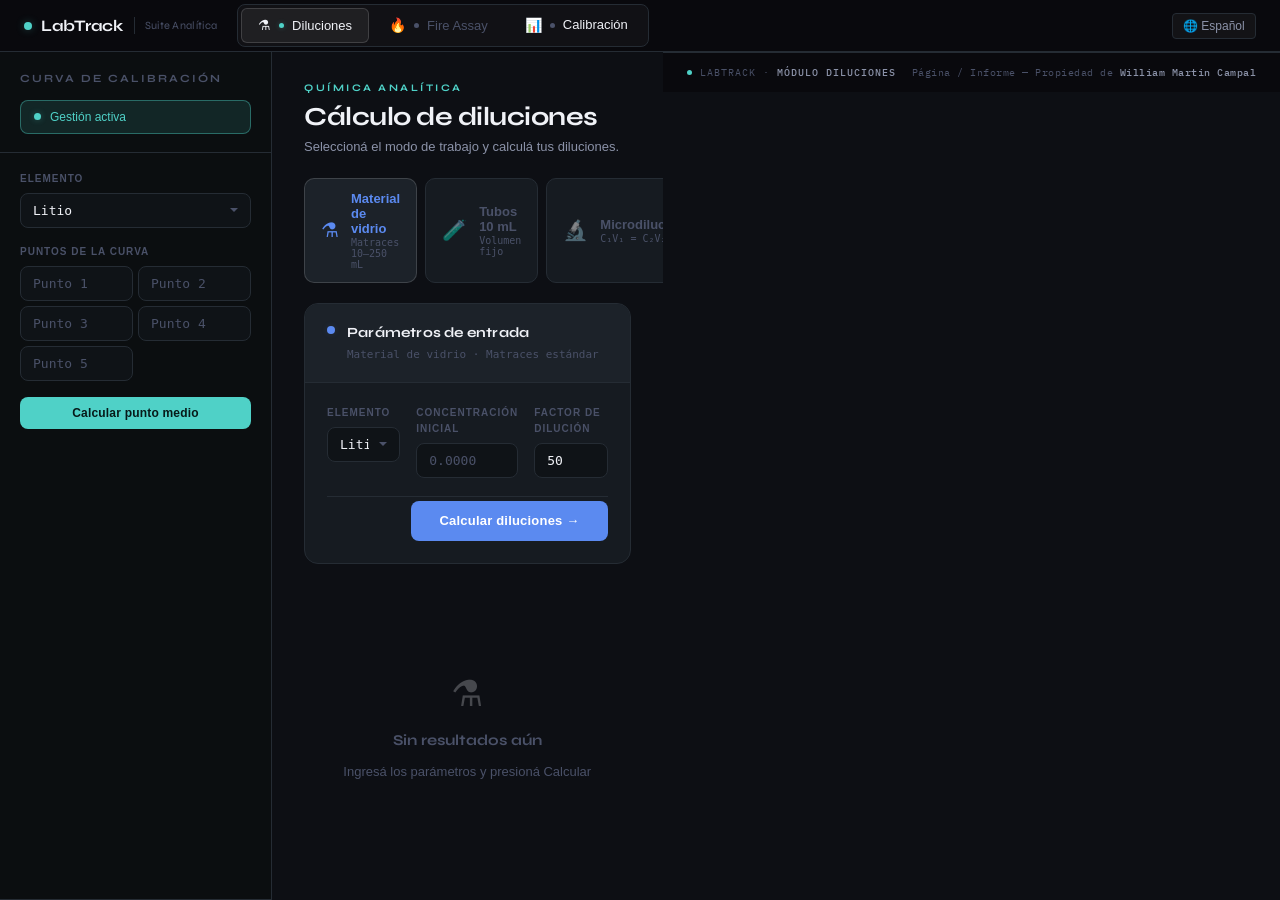
==== commit a7577b37: "Add files via upload" ====
--- a/index.html
+++ b/index.html
@@ -11,799 +11,6 @@
   <link rel="stylesheet" href="css/base.css">
   <link rel="stylesheet" href="css/diluciones.css">
   <link rel="stylesheet" href="css/fireassay.css">
-  <style>
-/* ═══════════════════════════════════════════
-   VARIABLES Y RESET
-═══════════════════════════════════════════ */
-:root {
-  --bg:          #090b0f;
-  --bg-deep:     #06080c;
-  --surface:     #111520;
-  --surface-2:   #171d2e;
-  --surface-3:   #1e2540;
-  --border:      rgba(255,255,255,0.06);
-  --border-2:    rgba(255,255,255,0.11);
-  --border-3:    rgba(255,255,255,0.18);
-  --text-1:      #eef0f8;
-  --text-2:      #8891aa;
-  --text-3:      #4a5270;
-  --cyan:        #22d3ee;
-  --cyan-dim:    rgba(34,211,238,0.10);
-  --cyan-glow:   rgba(34,211,238,0.28);
-  --cyan-border: rgba(34,211,238,0.25);
-  --blue:        #6366f1;
-  --blue-dim:    rgba(99,102,241,0.12);
-  --green:       #4ade80;
-  --green-dim:   rgba(74,222,128,0.10);
-  --amber:       #fbbf24;
-  --amber-dim:   rgba(251,191,36,0.10);
-  --red:         #f87171;
-  --red-dim:     rgba(248,113,113,0.10);
-  --purple:      #c084fc;
-  --purple-dim:  rgba(192,132,252,0.10);
-  --gold:        #d4a44c;
-  --gold-dim:    rgba(212,164,76,0.10);
-  --r-xs: 4px; --r-sm: 8px; --r-md: 12px; --r-lg: 16px; --r-xl: 20px;
-  --font-d: 'Syne', sans-serif;
-  --font-b: 'IBM Plex Sans', sans-serif;
-  --font-m: 'IBM Plex Mono', monospace;
-  --font-fa: 'Bebas Neue', sans-serif;
-  --topbar: 56px;
-  --t: 0.16s ease;
-}
-#mod-calibracion ::-webkit-scrollbar { width: 4px; height: 4px; }
-#mod-calibracion ::-webkit-scrollbar-track { background: transparent; }
-#mod-calibracion ::-webkit-scrollbar-thumb { background: rgba(255,255,255,0.1); border-radius: 2px; }
-
-/* ═══════════════════════════════════════════
-   TOPBAR
-═══════════════════════════════════════════ */
-#mod-calibracion .cal-topbar {
-  position: fixed; top: 0; left: 0; right: 0;
-  height: var(--topbar);
-  background: var(--bg-deep);
-  border-bottom: 1px solid var(--border-2);
-  display: flex; align-items: center;
-  padding: 0 28px; gap: 18px;
-  z-index: 200;
-  backdrop-filter: blur(10px);
-}
-#mod-calibracion .cal-topbar-logo {
-  display: flex; align-items: center; gap: 10px;
-  font-family: var(--font-d); font-size: 17px; font-weight: 700;
-  letter-spacing: -0.3px; color: var(--text-1); flex-shrink: 0;
-}
-.logo-dot {
-  width: 9px; height: 9px; border-radius: 50%;
-  background: var(--cyan); box-shadow: 0 0 10px var(--cyan-glow);
-}
-#mod-calibracion .cal-topbar-divider { width: 1px; height: 20px; background: var(--border-2); }
-#mod-calibracion .cal-topbar-module {
-  font-family: var(--font-m); font-size: 11px; font-weight: 500;
-  color: var(--cyan); letter-spacing: 1.5px; text-transform: uppercase;
-}
-#mod-calibracion .cal-topbar-sep { flex: 1; }
-#mod-calibracion .cal-topbar-nav { display: flex; gap: 4px; }
-#mod-calibracion .nav-btn {
-  padding: 6px 14px; background: none; border: 1px solid transparent;
-  border-radius: var(--r-sm); color: var(--text-2);
-  font-family: var(--font-b); font-size: 12px; font-weight: 500;
-  cursor: pointer; transition: var(--t); white-space: nowrap;
-  text-decoration: none; display: inline-flex; align-items: center; gap: 6px;
-}
-#mod-calibracion .nav-btn:hover { color: var(--text-1); background: rgba(255,255,255,0.04); border-color: var(--border-2); }
-#mod-calibracion .nav-btn.active { color: var(--cyan); background: var(--cyan-dim); border-color: var(--cyan-border); }
-
-/* ═══════════════════════════════════════════
-   LAYOUT PRINCIPAL
-═══════════════════════════════════════════ */
-#mod-calibracion .cal-page-wrap {
-  padding-top: var(--topbar);
-  display: flex; flex-direction: column; min-height: 100vh;
-}
-#mod-calibracion .cal-page-body {
-  flex: 1; display: flex; flex-direction: column;
-}
-
-/* Secciones */
-#mod-calibracion .cal-section { display: none; }
-#mod-calibracion .cal-section.active { display: block; }
-
-/* ═══════════════════════════════════════════
-   HERO SECTION
-═══════════════════════════════════════════ */
-.page-hero {
-  padding: 36px 40px 0;
-  display: flex; align-items: flex-start; justify-content: space-between; gap: 20px;
-}
-.hero-left {}
-.hero-eyebrow {
-  font-family: var(--font-m); font-size: 10px; font-weight: 600;
-  text-transform: uppercase; letter-spacing: 2.5px;
-  color: var(--cyan); margin-bottom: 8px;
-}
-.hero-title {
-  font-family: var(--font-d); font-size: 30px; font-weight: 700;
-  letter-spacing: -0.5px; line-height: 1.15; color: var(--text-1);
-}
-.hero-sub {
-  font-size: 13px; color: var(--text-2); margin-top: 6px; max-width: 520px;
-}
-.hero-right {
-  display: flex; gap: 10px; flex-shrink: 0; align-items: center; flex-wrap: wrap;
-}
-
-/* ═══════════════════════════════════════════
-   CARDS BASE
-═══════════════════════════════════════════ */
-.card {
-  background: var(--surface);
-  border: 1px solid var(--border-2);
-  border-radius: var(--r-lg);
-  overflow: hidden;
-}
-.card-header {
-  padding: 16px 22px;
-  border-bottom: 1px solid var(--border);
-  background: var(--surface-2);
-  display: flex; align-items: center; gap: 12px;
-}
-.card-dot {
-  width: 7px; height: 7px; border-radius: 50%; flex-shrink: 0;
-}
-.card-dot.cyan   { background: var(--cyan); box-shadow: 0 0 7px var(--cyan-glow); }
-.card-dot.blue   { background: var(--blue); }
-.card-dot.green  { background: var(--green); }
-.card-dot.amber  { background: var(--amber); }
-.card-dot.purple { background: var(--purple); }
-.card-dot.gold   { background: var(--gold); }
-.card-title {
-  font-family: var(--font-d); font-size: 14px; font-weight: 700; color: var(--text-1);
-}
-.card-sub {
-  font-size: 11px; color: var(--text-3); font-family: var(--font-m); margin-top: 1px;
-}
-.card-body { padding: 22px; }
-
-/* ═══════════════════════════════════════════
-   FORM ELEMENTS
-═══════════════════════════════════════════ */
-.field { display: flex; flex-direction: column; gap: 6px; }
-.field-label {
-  font-size: 10px; font-weight: 600; text-transform: uppercase;
-  letter-spacing: 1px; color: var(--text-3);
-}
-.field-hint { font-size: 10px; color: var(--text-3); font-family: var(--font-m); margin-top: 2px; }
-
-#mod-calibracion input[type=text],
-#mod-calibracion input[type=number],
-#mod-calibracion input[type=date],
-#mod-calibracion input[type=email],
-#mod-calibracion select,
-#mod-calibracion textarea {
-  background: var(--bg-deep);
-  border: 1px solid var(--border-2);
-  color: var(--text-1);
-  border-radius: var(--r-sm);
-  padding: 9px 12px;
-  font-size: 13px;
-  font-family: var(--font-m);
-  outline: none;
-  transition: var(--t);
-  width: 100%;
-  -webkit-appearance: none; appearance: none;
-}
-#mod-calibracion input:focus, #mod-calibracion select:focus, #mod-calibracion textarea:focus {
-  border-color: var(--cyan);
-  box-shadow: 0 0 0 3px var(--cyan-dim);
-}
-input:hover:not(:focus), select:hover:not(:focus), textarea:hover:not(:focus) {
-  border-color: var(--border-3);
-}
-input::placeholder, textarea::placeholder { color: var(--text-3); }
-input::-webkit-inner-spin-button, input::-webkit-outer-spin-button { opacity: 0; }
-select {
-  cursor: pointer;
-  background-image: url("data:image/svg+xml,%3Csvg xmlns='http://www.w3.org/2000/svg' width='10' height='10' viewBox='0 0 10 10'%3E%3Cpath fill='%234a5270' d='M5 7L1 3h8z'/%3E%3C/svg%3E");
-  background-repeat: no-repeat;
-  background-position: right 12px center;
-  padding-right: 32px;
-}
-textarea { resize: vertical; min-height: 72px; line-height: 1.5; }
-
-/* Grids de formulario */
-.form-grid { display: grid; gap: 16px; }
-.g2 { grid-template-columns: repeat(2, 1fr); }
-.g3 { grid-template-columns: repeat(3, 1fr); }
-.g4 { grid-template-columns: repeat(4, 1fr); }
-.g5 { grid-template-columns: repeat(5, 1fr); }
-.g-full { grid-column: 1 / -1; }
-
-/* ═══════════════════════════════════════════
-   BOTONES
-═══════════════════════════════════════════ */
-.btn {
-  display: inline-flex; align-items: center; justify-content: center;
-  gap: 8px; padding: 10px 22px;
-  border: none; border-radius: var(--r-sm);
-  font-family: var(--font-b); font-size: 13px; font-weight: 600;
-  cursor: pointer; transition: var(--t); white-space: nowrap;
-  letter-spacing: 0.2px; height: 40px;
-}
-.btn-cyan   { background: var(--cyan); color: #061213; }
-.btn-cyan:hover { filter: brightness(1.12); transform: translateY(-1px); }
-.btn-green  { background: var(--green); color: #061209; }
-.btn-green:hover { filter: brightness(1.1); }
-.btn-amber  { background: var(--amber); color: #160e00; }
-.btn-amber:hover { filter: brightness(1.1); }
-.btn-ghost  {
-  background: rgba(255,255,255,0.04);
-  border: 1px solid var(--border-2);
-  color: var(--text-2);
-}
-.btn-ghost:hover { border-color: var(--border-3); color: var(--text-1); }
-.btn-danger { background: var(--red-dim); border: 1px solid rgba(248,113,113,0.25); color: var(--red); }
-.btn-danger:hover { background: rgba(248,113,113,0.18); }
-.btn-sm { padding: 7px 14px; font-size: 12px; height: 34px; }
-.btn-lg { padding: 12px 28px; font-size: 14px; height: 46px; }
-.btn:active { transform: scale(0.98); }
-
-/* ═══════════════════════════════════════════
-   BADGES Y PILLS
-═══════════════════════════════════════════ */
-.badge {
-  display: inline-flex; align-items: center; gap: 5px;
-  padding: 3px 10px; border-radius: 20px;
-  font-size: 11px; font-weight: 600; font-family: var(--font-m);
-}
-.badge-cyan   { background: var(--cyan-dim); color: var(--cyan); border: 1px solid var(--cyan-border); }
-.badge-green  { background: var(--green-dim); color: var(--green); border: 1px solid rgba(74,222,128,0.25); }
-.badge-amber  { background: var(--amber-dim); color: var(--amber); border: 1px solid rgba(251,191,36,0.25); }
-.badge-red    { background: var(--red-dim); color: var(--red); border: 1px solid rgba(248,113,113,0.25); }
-.badge-blue   { background: var(--blue-dim); color: var(--blue); border: 1px solid rgba(99,102,241,0.25); }
-.badge-purple { background: var(--purple-dim); color: var(--purple); border: 1px solid rgba(192,132,252,0.25); }
-.badge-gold   { background: var(--gold-dim); color: var(--gold); border: 1px solid rgba(212,164,76,0.25); }
-
-/* ═══════════════════════════════════════════
-   STAT CARDS
-═══════════════════════════════════════════ */
-.stat-grid { display: grid; gap: 12px; }
-.stat-card {
-  background: var(--surface);
-  border: 1px solid var(--border-2);
-  border-radius: var(--r-md);
-  padding: 16px 18px;
-}
-.stat-label {
-  font-size: 10px; font-weight: 600; text-transform: uppercase;
-  letter-spacing: 1px; color: var(--text-3); margin-bottom: 5px;
-}
-.stat-value {
-  font-family: var(--font-m); font-size: 22px; font-weight: 500;
-  line-height: 1; color: var(--text-1);
-}
-.stat-value.cyan   { color: var(--cyan); }
-.stat-value.green  { color: var(--green); }
-.stat-value.amber  { color: var(--amber); }
-.stat-value.purple { color: var(--purple); }
-.stat-unit { font-size: 11px; color: var(--text-3); margin-top: 3px; }
-
-/* ═══════════════════════════════════════════
-   TABLAS
-═══════════════════════════════════════════ */
-.table-wrap { overflow-x: auto; border-radius: var(--r-md); border: 1px solid var(--border-2); }
-table.data-tbl {
-  width: 100%; border-collapse: collapse;
-  font-family: var(--font-m); font-size: 12px;
-}
-.data-tbl thead tr { background: var(--surface-2); }
-.data-tbl th {
-  padding: 10px 14px; text-align: left;
-  font-size: 9px; font-weight: 600; text-transform: uppercase;
-  letter-spacing: 1.2px; color: var(--text-3);
-  border-bottom: 1px solid var(--border-2); white-space: nowrap;
-}
-.data-tbl td {
-  padding: 10px 14px; border-bottom: 1px solid rgba(255,255,255,0.03);
-  vertical-align: middle; color: var(--text-1);
-}
-.data-tbl tbody tr:last-child td { border-bottom: none; }
-.data-tbl tbody tr:hover td { background: rgba(255,255,255,0.02); }
-.data-tbl td input {
-  background: var(--surface-3); border: 1px solid var(--border-2);
-  color: var(--text-1); padding: 6px 9px; border-radius: var(--r-xs);
-  font-family: var(--font-m); font-size: 12px; width: 120px;
-  outline: none; transition: var(--t);
-}
-.data-tbl td input:focus { border-color: var(--cyan); box-shadow: 0 0 0 2px var(--cyan-dim); }
-.data-tbl td input.wide { width: 160px; }
-
-/* Colores de filas */
-.tbl-num { font-weight: 600; color: var(--cyan); }
-.tbl-theory { color: var(--amber); font-weight: 500; }
-.tbl-real   { color: var(--green); font-weight: 600; }
-.tbl-delta  { font-size: 11px; }
-.tbl-delta.ok   { color: var(--green); }
-.tbl-delta.warn { color: var(--amber); }
-.tbl-delta.bad  { color: var(--red); }
-
-/* ═══════════════════════════════════════════
-   INFO BOXES
-═══════════════════════════════════════════ */
-.info-box {
-  display: flex; align-items: flex-start; gap: 12px;
-  padding: 14px 16px; border-radius: var(--r-md);
-  font-size: 13px; line-height: 1.55;
-}
-.info-box.cyan   { background: var(--cyan-dim); border: 1px solid var(--cyan-border); color: var(--text-2); }
-.info-box.green  { background: var(--green-dim); border: 1px solid rgba(74,222,128,0.22); color: var(--text-2); }
-.info-box.amber  { background: var(--amber-dim); border: 1px solid rgba(251,191,36,0.22); color: var(--text-2); }
-.info-box strong { color: var(--text-1); }
-.info-icon { font-size: 18px; flex-shrink: 0; line-height: 1.55; }
-
-/* ═══════════════════════════════════════════
-   DIVIDER
-═══════════════════════════════════════════ */
-.divider {
-  height: 1px; background: var(--border); margin: 22px 0;
-}
-#mod-calibracion .cal-section-label {
-  font-family: var(--font-m); font-size: 10px; font-weight: 600;
-  text-transform: uppercase; letter-spacing: 2px; color: var(--text-3);
-  margin-bottom: 14px;
-}
-
-/* ═══════════════════════════════════════════
-   FOOTER
-═══════════════════════════════════════════ */
-#mod-calibracion .cal-page-footer {
-  background: var(--bg-deep); border-top: 1px solid var(--border-2);
-  padding: 12px 40px; display: flex;
-  align-items: center; justify-content: space-between; gap: 16px;
-  flex-shrink: 0;
-}
-.footer-brand {
-  font-family: var(--font-m); font-size: 10px;
-  color: var(--text-3); letter-spacing: 1px; text-transform: uppercase;
-}
-.footer-brand strong { color: var(--text-2); font-weight: 500; }
-.footer-owner {
-  font-family: var(--font-m); font-size: 10px;
-  color: var(--text-3); letter-spacing: 0.5px;
-}
-.footer-owner strong { color: var(--text-2); }
-
-/* ═══════════════════════════════════════════
-   TOAST
-═══════════════════════════════════════════ */
-.app-toast {
-  position: fixed; bottom: 24px; right: 24px;
-  background: var(--surface); border: 1px solid var(--border-2);
-  color: var(--text-1); font-family: var(--font-m); font-size: 12px;
-  padding: 11px 18px; border-radius: var(--r-sm);
-  opacity: 0; transform: translateY(10px);
-  transition: all 0.22s ease; z-index: 999; pointer-events: none;
-}
-.app-toast.show { opacity: 1; transform: translateY(0); }
-.app-toast.success { border-color: rgba(74,222,128,0.5); color: var(--green); }
-.app-toast.error   { border-color: rgba(248,113,113,0.5); color: var(--red); }
-.app-toast.info    { border-color: var(--cyan-border); color: var(--cyan); }
-
-/* ═══════════════════════════════════════════
-   ANIMATIONS
-═══════════════════════════════════════════ */
-
-  to   { opacity: 1; transform: translateY(0); }
-}
-.anim { animation: fadeUp 0.28s ease forwards; }
-
-/* ═══════════════════════════════════════════
-   SECCIÓN: CALIBRACIÓN — LAYOUT
-═══════════════════════════════════════════ */
-#sec-calibracion {
-  padding: 24px 40px;
-  display: flex; flex-direction: column; gap: 20px;
-}
-
-/* Steps de configuración */
-.config-steps {
-  display: grid; grid-template-columns: 1fr 1fr 2fr; gap: 16px;
-}
-
-/* Tabla patrones — inputs coloridos */
-.input-obj  { border-color: rgba(251,191,36,0.3) !important; }
-.input-obj:focus  { border-color: var(--amber) !important; box-shadow: 0 0 0 2px var(--amber-dim) !important; }
-.input-est  { border-color: rgba(99,102,241,0.3) !important; }
-.input-est:focus  { border-color: var(--blue) !important; box-shadow: 0 0 0 2px var(--blue-dim) !important; }
-.input-real { border-color: rgba(74,222,128,0.3) !important; }
-.input-real:focus { border-color: var(--green) !important; box-shadow: 0 0 0 2px var(--green-dim) !important; }
-
-/* Nivel header rows */
-.nivel-badge {
-  display: inline-flex; align-items: center; justify-content: center;
-  width: 28px; height: 28px; border-radius: 50%;
-  font-family: var(--font-m); font-size: 11px; font-weight: 600;
-  background: var(--cyan-dim); color: var(--cyan); border: 1px solid var(--cyan-border);
-}
-
-/* Multi-elemento pills */
-.multi-el-list {
-  display: flex; flex-wrap: wrap; gap: 6px; margin-top: 10px;
-}
-
-/* Resumen de curva */
-.curve-summary {
-  display: grid; grid-template-columns: repeat(5, 1fr); gap: 12px;
-}
-
-/* ═══════════════════════════════════════════
-   SECCIÓN: PROCEDIMIENTO
-═══════════════════════════════════════════ */
-#sec-procedimiento {
-  padding: 24px 40px; display: flex; flex-direction: column; gap: 20px;
-}
-.proc-hero {
-  background: linear-gradient(135deg, var(--surface-2) 0%, rgba(34,211,238,0.04) 100%);
-  border: 1px solid var(--border-2);
-  border-radius: var(--r-xl);
-  padding: 32px;
-  display: grid; grid-template-columns: 1fr auto; gap: 24px; align-items: center;
-}
-.proc-hero-title {
-  font-family: var(--font-fa); font-size: 42px;
-  letter-spacing: 2px; color: var(--text-1); line-height: 1;
-}
-.proc-hero-title span { color: var(--cyan); }
-.proc-hero-sub { font-size: 14px; color: var(--text-2); margin-top: 8px; }
-.proc-meta-pills { display: flex; gap: 8px; flex-wrap: wrap; margin-top: 14px; }
-.proc-meta-pill {
-  font-family: var(--font-m); font-size: 10px; color: var(--text-3);
-  border: 1px solid var(--border-2); padding: 4px 12px; border-radius: 20px;
-}
-.proc-hero-visual {
-  display: flex; flex-direction: column; gap: 8px; align-items: flex-end;
-}
-.proc-visual-badge {
-  font-family: var(--font-m); font-size: 28px; font-weight: 600;
-  color: var(--cyan); line-height: 1;
-}
-.proc-visual-sub { font-family: var(--font-m); font-size: 10px; color: var(--text-3); text-align: right; }
-
-/* Steps procedimiento */
-.proc-steps { display: flex; flex-direction: column; gap: 0; }
-.proc-step {
-  display: flex; gap: 24px; padding: 22px 0;
-  border-bottom: 1px solid var(--border);
-}
-.proc-step:last-child { border-bottom: none; }
-.proc-step-num {
-  font-family: var(--font-fa); font-size: 44px;
-  color: var(--border-2); flex-shrink: 0; width: 52px;
-  text-align: center; line-height: 1;
-  transition: color 0.2s;
-}
-.proc-step:hover .proc-step-num { color: var(--cyan); }
-.proc-step-body { flex: 1; }
-.proc-step-body h4 {
-  font-size: 15px; font-weight: 600;
-  color: var(--text-1); margin-bottom: 8px;
-}
-.proc-step-body p {
-  font-size: 13px; color: var(--text-2); line-height: 1.7; margin-bottom: 8px;
-}
-.proc-formula {
-  background: var(--bg-deep); border: 1px solid var(--border-2);
-  border-left: 3px solid var(--cyan);
-  padding: 10px 14px; font-family: var(--font-m); font-size: 13px;
-  color: var(--cyan); border-radius: 0 var(--r-xs) var(--r-xs) 0; margin: 8px 0;
-}
-.proc-note {
-  background: rgba(99,102,241,0.06); border: 1px solid rgba(99,102,241,0.2);
-  border-radius: var(--r-sm); padding: 10px 14px;
-  font-size: 12px; color: var(--text-2); margin-top: 8px;
-}
-.proc-note strong { color: #818cf8; }
-.proc-warn {
-  background: var(--amber-dim); border: 1px solid rgba(251,191,36,0.22);
-  border-radius: var(--r-sm); padding: 10px 14px;
-  font-size: 12px; color: #ca8a04; margin-top: 8px;
-}
-.proc-warn strong { color: var(--amber); }
-.proc-two-col { display: grid; grid-template-columns: 1fr 1fr; gap: 22px; }
-
-/* ═══════════════════════════════════════════
-   SECCIÓN: INFORME
-═══════════════════════════════════════════ */
-#sec-informe {
-  padding: 24px 40px; display: flex; flex-direction: column; gap: 20px;
-}
-.report-config-grid { display: grid; grid-template-columns: 2fr 1fr 1fr; gap: 14px; }
-
-/* Documento del informe */
-.report-doc {
-  background: #fff; color: #111;
-  padding: 40px; border-radius: 0;
-  min-width: 700px;
-}
-.report-doc * { font-family: 'IBM Plex Mono', monospace !important; }
-.rep-head {
-  display: grid; grid-template-columns: auto 1fr auto;
-  gap: 24px; align-items: start;
-  border-bottom: 2px solid #111; padding-bottom: 20px; margin-bottom: 24px;
-}
-.rep-logo-area { min-width: 120px; min-height: 60px; display: flex; align-items: center; }
-.rep-logo-ph {
-  font-size: 9px; color: #bbb; border: 1px dashed #ddd;
-  padding: 12px 20px; text-align: center; letter-spacing: 2px;
-}
-.rep-title-block {}
-.rep-main-title {
-  font-family: 'Bebas Neue', sans-serif !important;
-  font-size: 28px !important; letter-spacing: 2px; color: #111; line-height: 1;
-}
-.rep-subtitle { font-size: 10px; color: #666; margin-top: 4px; }
-.rep-method { font-size: 11px; color: #888; margin-top: 2px; }
-.rep-meta { display: flex; flex-direction: column; gap: 6px; text-align: right; }
-.rep-meta-item span { display: block; font-size: 7px; color: #999; letter-spacing: 2px; text-transform: uppercase; }
-.rep-meta-item strong { font-size: 11px; color: #111; }
-.rep-section-title {
-  font-size: 8px; font-weight: 600; letter-spacing: 3px; color: #999;
-  text-transform: uppercase; margin: 22px 0 12px;
-  padding-bottom: 4px; border-bottom: 1px solid #e5e5e5;
-}
-.rep-summary-grid {
-  display: grid; grid-template-columns: repeat(5, 1fr); gap: 10px; margin-bottom: 10px;
-}
-.rep-summary-card {
-  border: 1px solid #e5e5e5; border-radius: 3px; padding: 10px; text-align: center;
-}
-.rep-summary-val { font-size: 18px; font-weight: 600; color: #111; }
-.rep-summary-lbl { font-size: 7px; color: #999; letter-spacing: 1px; margin-top: 2px; }
-.rep-summary-card.cyan-card { border-color: #0891b2; background: #ecfeff; }
-.rep-summary-card.cyan-card .rep-summary-val { color: #0e7490; }
-
-.rep-std-block {
-  background: #f8fafc; border: 1px solid #e2e8f0;
-  border-radius: 4px; padding: 14px; margin-bottom: 10px;
-}
-.rep-std-header {
-  display: flex; justify-content: space-between; align-items: flex-start;
-  margin-bottom: 10px;
-}
-.rep-std-name { font-size: 14px; font-weight: 700; color: #111; }
-.rep-std-meta { font-size: 10px; color: #666; text-align: right; }
-
-.rep-table {
-  width: 100%; border-collapse: collapse;
-  font-size: 10px; margin-bottom: 8px;
-}
-.rep-table th {
-  background: #f1f5f9; padding: 7px 10px; text-align: left;
-  font-size: 7px; letter-spacing: 1px; color: #666;
-  border: 1px solid #e0e0e0; text-transform: uppercase;
-}
-.rep-table td { padding: 7px 10px; border: 1px solid #ebebeb; color: #222; }
-.rep-table tr:nth-child(even) td { background: #f9fbfc; }
-.rep-table .td-obj { color: #854d0e; font-weight: 500; }
-.rep-table .td-real { color: #166534; font-weight: 600; }
-.rep-table .td-delta-ok { color: #166534; }
-.rep-table .td-delta-warn { color: #854d0e; }
-.rep-table .td-delta-bad { color: #991b1b; }
-
-.rep-footer {
-  display: grid; grid-template-columns: 1fr 1fr 1fr;
-  gap: 20px; border-top: 1px solid #e5e5e5;
-  padding-top: 18px; margin-top: 22px;
-}
-.rep-footer-label { font-size: 7px; color: #999; letter-spacing: 2px; text-transform: uppercase; margin-bottom: 4px; }
-.rep-footer-val { font-size: 12px; font-weight: 500; color: #111; }
-.rep-sig-col { display: flex; flex-direction: column; align-items: center; }
-.rep-sig-line { width: 100%; border-bottom: 1px solid #999; margin-bottom: 5px; height: 34px; }
-.rep-copyright {
-  margin-top: 18px; border-top: 1px solid #eee; padding-top: 9px;
-  text-align: center; font-size: 8px; color: #bbb; letter-spacing: 1.5px;
-}
-
-/* ═══════════════════════════════════════════
-   MODAL AGREGAR ESTÁNDAR
-═══════════════════════════════════════════ */
-.modal-overlay {
-  position: fixed; inset: 0; background: rgba(0,0,0,0.75);
-  display: flex; align-items: center; justify-content: center;
-  z-index: 500; opacity: 0; pointer-events: none; transition: opacity 0.2s;
-}
-.modal-overlay.open { opacity: 1; pointer-events: all; }
-.modal {
-  background: var(--surface); border: 1px solid var(--border-2);
-  border-radius: var(--r-xl); padding: 28px; width: 640px; max-width: 95vw;
-  max-height: 90vh; overflow-y: auto;
-  transform: translateY(20px) scale(0.97);
-  transition: transform 0.22s ease;
-}
-.modal-overlay.open .modal { transform: translateY(0) scale(1); }
-.modal-header {
-  display: flex; align-items: flex-start; justify-content: space-between;
-  gap: 12px; margin-bottom: 22px;
-}
-.modal-title { font-family: var(--font-d); font-size: 18px; font-weight: 700; }
-.modal-close {
-  background: none; border: none; color: var(--text-3); cursor: pointer;
-  font-size: 22px; line-height: 1; padding: 2px; transition: color 0.15s;
-}
-.modal-close:hover { color: var(--text-1); }
-.modal-footer { display: flex; justify-content: flex-end; gap: 10px; margin-top: 24px; }
-
-/* ═══════════════════════════════════════════
-   LISTA DE ESTÁNDARES REGISTRADOS
-═══════════════════════════════════════════ */
-.std-list { display: flex; flex-direction: column; gap: 0; }
-.std-item {
-  background: var(--surface);
-  border: 1px solid var(--border-2);
-  border-radius: var(--r-lg); overflow: hidden;
-  margin-bottom: 14px;
-}
-.std-item-header {
-  padding: 14px 20px; background: var(--surface-2);
-  border-bottom: 1px solid var(--border);
-  display: flex; align-items: center; gap: 14px;
-}
-.std-item-info { flex: 1; }
-.std-item-name { font-family: var(--font-d); font-size: 15px; font-weight: 700; }
-.std-item-meta { font-family: var(--font-m); font-size: 10px; color: var(--text-2); margin-top: 2px; display: flex; gap: 14px; flex-wrap: wrap; }
-.std-item-meta span { display: flex; gap: 5px; align-items: center; }
-.std-item-meta span b { color: var(--text-1); }
-.std-item-actions { display: flex; gap: 8px; }
-
-.std-item-body { padding: 18px 20px; }
-
-/* ═══════════════════════════════════════════
-   TIPO ESTÁNDAR SELECTOR
-═══════════════════════════════════════════ */
-.tipo-selector { display: flex; gap: 8px; }
-.tipo-btn {
-  flex: 1; padding: 10px 12px; border-radius: var(--r-sm);
-  background: rgba(255,255,255,0.03); border: 1px solid var(--border-2);
-  color: var(--text-2); cursor: pointer; transition: var(--t);
-  text-align: center; font-size: 12px; font-family: var(--font-b); font-weight: 500;
-}
-.tipo-btn:hover { border-color: var(--border-3); color: var(--text-1); }
-.tipo-btn.active { background: var(--cyan-dim); border-color: var(--cyan-border); color: var(--cyan); }
-.tipo-btn-icon { font-size: 20px; display: block; margin-bottom: 4px; }
-
-/* Multi-el form */
-.multi-el-row { display: grid; grid-template-columns: 1fr auto; gap: 8px; align-items: end; margin-bottom: 8px; }
-.el-tag-list { display: flex; flex-wrap: wrap; gap: 6px; margin-top: 8px; }
-.el-tag {
-  display: inline-flex; align-items: center; gap: 6px;
-  padding: 4px 10px; background: var(--cyan-dim); border: 1px solid var(--cyan-border);
-  border-radius: 20px; font-family: var(--font-m); font-size: 11px; color: var(--cyan);
-}
-.el-tag-del { background: none; border: none; color: var(--cyan); cursor: pointer; font-size: 13px; padding: 0; opacity: 0.7; }
-.el-tag-del:hover { opacity: 1; }
-
-/* ═══════════════════════════════════════════
-   MINI CHART (canvas)
-═══════════════════════════════════════════ */
-.chart-area { background: var(--bg-deep); border-radius: var(--r-md); border: 1px solid var(--border); padding: 12px; }
-
-/* ═══════════════════════════════════════════
-   EMPTY STATE
-═══════════════════════════════════════════ */
-.empty-state {
-  display: flex; flex-direction: column; align-items: center;
-  justify-content: center; padding: 60px 20px;
-  text-align: center; gap: 12px;
-}
-.empty-icon { font-size: 44px; opacity: 0.2; line-height: 1; margin-bottom: 4px; }
-.empty-title { font-family: var(--font-d); font-size: 17px; font-weight: 700; color: var(--text-3); }
-.empty-sub { font-size: 13px; color: var(--text-3); }
-
-/* ═══════════════════════════════════════════
-   LOGO UPLOAD
-═══════════════════════════════════════════ */
-.logo-upload-zone {
-  border: 2px dashed var(--border-2);
-  border-radius: var(--r-md); padding: 18px;
-  display: flex; align-items: center; justify-content: center;
-  cursor: pointer; transition: var(--t); min-height: 80px;
-  flex-direction: column; gap: 6px; text-align: center;
-}
-.logo-upload-zone:hover { border-color: var(--cyan-border); }
-.logo-upload-zone img { max-height: 60px; max-width: 160px; object-fit: contain; }
-.logo-upload-zone span { font-size: 11px; color: var(--text-3); }
-
-/* ═══════════════════════════════════════════
-   RESPONSIVE
-═══════════════════════════════════════════ */
-@media (max-width: 1100px) {
-  .config-steps { grid-template-columns: 1fr 1fr; }
-  .curve-summary { grid-template-columns: repeat(3, 1fr); }
-  .proc-two-col { grid-template-columns: 1fr; }
-}
-@media (max-width: 800px) {
-  .topbar { padding: 0 16px; gap: 12px; }
-  .topbar-nav .nav-btn span { display: none; }
-  #sec-calibracion, #sec-procedimiento, #sec-informe { padding: 16px; }
-  .page-hero { padding: 20px 16px 0; flex-direction: column; }
-  .g3, .g4 { grid-template-columns: 1fr 1fr; }
-  .g5 { grid-template-columns: repeat(3, 1fr); }
-  .config-steps { grid-template-columns: 1fr; }
-  .curve-summary { grid-template-columns: repeat(2, 1fr); }
-  .proc-hero { grid-template-columns: 1fr; }
-  .report-config-grid { grid-template-columns: 1fr; }
-  .page-footer { padding: 10px 16px; flex-direction: column; align-items: flex-start; gap: 6px; }
-}
-
-/* ═══════════════════════════════════════════════
-   FIXES CRÍTICOS — LabTrack Suite
-═══════════════════════════════════════════════ */
-
-/* Fix: botón Calcular siempre visible en diluciones */
-.dil-form-actions {
-  display: flex !important;
-  justify-content: flex-end !important;
-  padding-top: 14px !important;
-  margin-top: 4px !important;
-  border-top: 1px solid var(--border-fa) !important;
-  gap: 10px !important;
-}
-.dil-btn-primary {
-  display: inline-flex !important;
-  align-items: center !important;
-  justify-content: center !important;
-  min-width: 180px !important;
-  height: 40px !important;
-  padding: 0 24px !important;
-  font-size: 13px !important;
-  font-weight: 600 !important;
-  cursor: pointer !important;
-  opacity: 1 !important;
-  visibility: visible !important;
-  z-index: 1 !important;
-}
-
-/* Calibracion module wrapper */
-#mod-calibracion {
-  flex: 1;
-  overflow-y: auto;
-  flex-direction: column !important;
-  background: var(--bg-deep, #09090d);
-}
-
-/* Cal scoped topbar (inside calibracion module) */
-#mod-calibracion .cal-topbar {
-  position: relative !important;
-  top: auto !important;
-  z-index: 1 !important;
-}
-
-/* Cal module inner layout */
-#mod-calibracion .cal-page-wrap {
-  display: flex;
-  flex-direction: column;
-  min-height: calc(100% - 0px);
-}
-#mod-calibracion .cal-page-body {
-  flex: 1;
-}
-
-/* Cal section visibility */
-#mod-calibracion .cal-section { display: none; }
-#mod-calibracion .cal-section.active { display: block; }
-
-/* Calibracion footer */
-#mod-calibracion .cal-page-footer {
-  position: relative !important;
-  bottom: auto !important;
-}
-
-/* Mobile: dil button full width */
-@media (max-width: 900px) {
-  .dil-btn-primary { min-width: 100% !important; }
-}
-
-  </style>
 </head>
 <body>
 
@@ -828,20 +35,13 @@
         <span class="tab-dot"></span>
         <span>Fire Assay</span>
     </button>
-    <button class="module-tab" data-app="calibracion">
-      <span class="tab-icon">📈</span>
-      <span class="tab-dot"></span>
-      <span>Calibración ICP</span>
-    </button>
-  </div>
-
-  <button class="topbar-hamburger" id="topbarHamburger" aria-label="Menú">
-    <svg width="20" height="20" viewBox="0 0 20 20" fill="none">
-      <rect x="2" y="5" width="16" height="1.5" rx="0.75" fill="currentColor"/>
-      <rect x="2" y="9.25" width="16" height="1.5" rx="0.75" fill="currentColor"/>
-      <rect x="2" y="13.5" width="16" height="1.5" rx="0.75" fill="currentColor"/>
-    </svg>
-  </button>
+    <a href="calibracion.html" class="module-tab" style="text-decoration: none; color: inherit;">
+        <span class="tab-icon">📊</span>
+        <span class="tab-dot"></span>
+        <span>Calibración</span>
+    </a>
+</div>
+
   <div class="top-sep"></div>
 
   <select class="lang-sel" id="langSel">
@@ -1422,574 +622,11 @@
 
 </div><!-- end mod-fireassay -->
 
-
-<!-- ═══════════════ MÓDULO CALIBRACIÓN ICP/AAS ═══════════════ -->
-<div class="app-module" id="mod-calibracion">
-<!-- ══════════════════════════════════
-     TOPBAR
-══════════════════════════════════ -->
-<header class="cal-topbar">
-  <div class="topbar-logo">
-    <div class="logo-dot"></div>
-    LabTrack
-  </div>
-  <div class="topbar-divider"></div>
-  <div class="topbar-module">Curva de Calibración · ICP / AAS</div>
-  <div class="topbar-sep"></div>
-  <nav class="topbar-nav">
-    <button class="nav-btn active" onclick="calShowSection('sec-calibracion', this)">
-      <span>⚗</span><span>Calibración</span>
-    </button>
-    <button class="nav-btn" onclick="calShowSection('sec-procedimiento', this)">
-      <span>📋</span><span>Procedimiento</span>
-    </button>
-    <button class="nav-btn" onclick="calShowSection('sec-informe', this)">
-      <span>📄</span><span>Informe PDF</span>
-    </button>
-  </nav>
-</header>
-
-<div class="cal-page-wrap">
-<div class="cal-page-body">
-
-<!-- ══════════════════════════════════════════════════════════
-     SECCIÓN: CALIBRACIÓN
-══════════════════════════════════════════════════════════ -->
-<div class="cal-section active" id="sec-calibracion">
-
-  <div class="page-hero">
-    <div class="hero-left">
-      <div class="hero-eyebrow">ICP-OES / Absorción Atómica</div>
-      <h1 class="hero-title">Generador de Curvas<br>de Calibración</h1>
-      <p class="hero-sub">Creá patrones de calibración exactos basados en la concentración real y densidad de tus estándares certificados.</p>
-    </div>
-    <div class="hero-right">
-      <button class="btn btn-cyan btn-lg" onclick="abrirModalStandard()">
-        <svg width="16" height="16" viewBox="0 0 16 16" fill="none"><line x1="8" y1="2" x2="8" y2="14" stroke="currentColor" stroke-width="1.8"/><line x1="2" y1="8" x2="14" y2="8" stroke="currentColor" stroke-width="1.8"/></svg>
-        Agregar Estándar
-      </button>
-      <button class="btn btn-ghost" onclick="limpiarTodo()">
-        <svg width="14" height="14" viewBox="0 0 14 14" fill="none"><path d="M2 2l10 10M12 2L2 12" stroke="currentColor" stroke-width="1.5"/></svg>
-        Limpiar todo
-      </button>
-    </div>
-  </div>
-
-  <!-- Info -->
-  <div style="padding: 18px 40px 0; display:flex; gap:12px; flex-wrap:wrap;">
-    <div class="info-box cyan" style="flex:1;min-width:280px;">
-      <span class="info-icon">⚗</span>
-      <span>Los patrones se preparan <strong>por peso</strong>. La concentración real de cada patrón depende del <strong>peso real pesado</strong>, la concentración y densidad del estándar certificado.</span>
-    </div>
-    <div class="info-box amber" style="flex:1;min-width:280px;">
-      <span class="info-icon">🎯</span>
-      <span>Para estándares <strong>multielementos</strong>, se registra la concentración y densidad de cada elemento. Cada uno genera su propia columna de concentración real.</span>
-    </div>
-  </div>
-
-  <!-- Resumen estadístico de la curva -->
-  <div style="padding: 18px 40px 0;">
-    <div class="section-label">Resumen de la sesión</div>
-    <div class="curve-summary stat-grid" style="grid-template-columns:repeat(5,1fr)">
-      <div class="stat-card"><div class="stat-label">Estándares</div><div class="stat-value cyan" id="res-nstd">0</div></div>
-      <div class="stat-card"><div class="stat-label">Total niveles</div><div class="stat-value" id="res-nniv">0</div></div>
-      <div class="stat-card"><div class="stat-label">Lote / Sesión</div><div class="stat-value" id="res-lote" style="font-size:14px">—</div></div>
-      <div class="stat-card"><div class="stat-label">Analista</div><div class="stat-value" id="res-analista" style="font-size:14px">—</div></div>
-      <div class="stat-card"><div class="stat-label">Fecha</div><div class="stat-value" id="res-fecha" style="font-size:14px">—</div></div>
-    </div>
-  </div>
-
-  <!-- Lista de estándares -->
-  <div style="padding: 18px 40px 20px;">
-    <div style="display:flex;align-items:center;justify-content:space-between;margin-bottom:14px;">
-      <div class="section-label" style="margin:0">Estándares registrados</div>
-      <button class="btn btn-ghost btn-sm" onclick="calcularTodas()">
-        <svg width="13" height="13" viewBox="0 0 14 14" fill="none"><circle cx="7" cy="7" r="5" stroke="currentColor" stroke-width="1.4"/><polyline points="7,4 7,7 9,8" stroke="currentColor" stroke-width="1.4"/></svg>
-        Recalcular todo
-      </button>
-    </div>
-
-    <div id="std-list-container">
-      <div class="empty-state" id="empty-state-stds">
-        <div class="empty-icon">⚗</div>
-        <div class="empty-title">No hay estándares registrados</div>
-        <div class="empty-sub">Presioná "Agregar Estándar" para crear tu primera curva de calibración</div>
-      </div>
-    </div>
-  </div>
-
-</div><!-- end sec-calibracion -->
-
-
-<!-- ══════════════════════════════════════════════════════════
-     SECCIÓN: PROCEDIMIENTO
-══════════════════════════════════════════════════════════ -->
-<div class="cal-section" id="sec-procedimiento">
-<div style="padding: 28px 40px; display:flex; flex-direction:column; gap:22px;">
-
-  <!-- Hero -->
-  <div class="proc-hero">
-    <div>
-      <div class="proc-hero-title">Calibración<br><span>ICP / AAS</span></div>
-      <p class="proc-hero-sub">Guía técnica para la preparación de patrones de calibración por pesada graviométrica. Aplicable a ICP-OES, ICP-MS y Absorción Atómica.</p>
-      <div class="proc-meta-pills">
-        <span class="proc-meta-pill">Método: Graviométrico</span>
-        <span class="proc-meta-pill">Técnicas: ICP-OES / ICP-MS / AA</span>
-        <span class="proc-meta-pill">Matriz: Solución acuosa</span>
-        <span class="proc-meta-pill">Trazabilidad: NIST / CRM</span>
-      </div>
-    </div>
-    <div class="proc-hero-visual">
-      <div class="proc-visual-badge">C₁V₁=C₂V₂</div>
-      <div class="proc-visual-sub">Base matemática<br>de la calibración</div>
-    </div>
-  </div>
-
-  <!-- Fundamento -->
-  <div class="card">
-    <div class="card-header">
-      <div class="card-dot cyan"></div>
-      <div><div class="card-title">Fundamento del método</div><div class="card-sub">Qué es una curva de calibración y por qué se usa</div></div>
-    </div>
-    <div class="card-body" style="display:grid;grid-template-columns:1fr 1fr;gap:22px;">
-      <div>
-        <p style="font-size:13px;color:var(--text-2);line-height:1.75;margin-bottom:12px;">
-          La curva de calibración es el conjunto de soluciones estándar de <strong style="color:var(--text-1)">concentración conocida</strong> que se utiliza para establecer la relación entre la señal instrumental (absorbancia, intensidad de emisión, conteos de iones) y la concentración del analito en solución.
-        </p>
-        <p style="font-size:13px;color:var(--text-2);line-height:1.75;margin-bottom:12px;">
-          En ICP-OES e ICP-MS, el instrumento detecta la intensidad de emisión de plasma de cada elemento. En Absorción Atómica, mide la absorbancia de luz a la longitud de onda específica del elemento. En ambos casos, la <strong style="color:var(--text-1)">respuesta es lineal</strong> en el rango analítico de trabajo.
-        </p>
-        <p style="font-size:13px;color:var(--text-2);line-height:1.75;">
-          Una calibración precisa exige que los patrones tengan <strong style="color:var(--cyan)">concentraciones exactamente conocidas</strong>. Por eso, este sistema calcula la concentración <em>real</em> de cada patrón a partir del peso realmente pesado en balanza analítica, garantizando trazabilidad total.
-        </p>
-      </div>
-      <div style="display:flex;flex-direction:column;gap:12px;">
-        <div style="background:var(--surface-2);border:1px solid var(--border-2);border-radius:var(--r-md);padding:16px;">
-          <div style="font-size:10px;font-family:var(--font-m);color:var(--text-3);text-transform:uppercase;letter-spacing:1px;margin-bottom:8px;">Ecuación general</div>
-          <div class="proc-formula" style="margin:0;">C<sub>real</sub> = (m<sub>real</sub> / ρ<sub>std</sub> × C<sub>std</sub>) / V<sub>final</sub></div>
-        </div>
-        <div style="background:var(--surface-2);border:1px solid var(--border-2);border-radius:var(--r-md);padding:16px;">
-          <div style="font-size:10px;font-family:var(--font-m);color:var(--text-3);text-transform:uppercase;letter-spacing:1px;margin-bottom:8px;">Variables</div>
-          <div style="font-size:12px;font-family:var(--font-m);color:var(--text-2);line-height:2;">
-            <b style="color:var(--cyan)">m<sub>real</sub></b> = masa realmente pesada (g)<br>
-            <b style="color:var(--cyan)">ρ<sub>std</sub></b> = densidad del estándar (g/mL)<br>
-            <b style="color:var(--cyan)">C<sub>std</sub></b> = concentración del estándar (mg/L)<br>
-            <b style="color:var(--cyan)">V<sub>final</sub></b> = volumen del matraz (mL)
-          </div>
-        </div>
-      </div>
-    </div>
-  </div>
-
-  <!-- Pasos del procedimiento -->
-  <div class="card">
-    <div class="card-header">
-      <div class="card-dot green"></div>
-      <div><div class="card-title">Procedimiento paso a paso</div><div class="card-sub">Preparación de patrones de calibración por graviometría</div></div>
-    </div>
-    <div class="card-body">
-      <div class="proc-steps">
-
-        <div class="proc-step">
-          <div class="proc-step-num">1</div>
-          <div class="proc-step-body">
-            <h4>Identificar el estándar de trabajo</h4>
-            <p>Verificar el certificado de análisis del estándar (CRM, NIST o proveedor acreditado). Anotar la <strong>concentración certificada</strong> (usualmente en mg/L o µg/mL) y la <strong>densidad real</strong> del estándar (g/mL), ambos datos figuran en el certificado del lote. Para estándares multi-elemento, registrar la concentración y densidad de <em>cada elemento individual</em>.</p>
-            <div class="proc-note"><strong>Trazabilidad:</strong> Siempre trabajar con estándares certificados con número de lote y fecha de vencimiento vigente. Conservar en heladera a 4°C, protegidos de la luz.</div>
-          </div>
-        </div>
-
-        <div class="proc-step">
-          <div class="proc-step-num">2</div>
-          <div class="proc-step-body">
-            <h4>Determinar el rango y cantidad de niveles</h4>
-            <p>Definir el rango lineal de la curva (concentración mínima y máxima). Se recomienda un mínimo de <strong>3 puntos</strong> para regresión lineal básica, <strong>5 puntos</strong> para mayor precisión (recomendado) y <strong>7 puntos</strong> o más para rangos amplios o exigencias normativas (ISO 17025, EPA, etc.).</p>
-            <div class="proc-formula">Rango recomendado: 0 — 10× LOQ hasta saturación del detector</div>
-            <div class="proc-warn"><strong>Importante:</strong> El blanco (nivel 0) no cuenta como punto de calibración pero debe incluirse. Las muestras deben estar dentro del rango de la curva, nunca extrapoladas.</div>
-          </div>
-        </div>
-
-        <div class="proc-step">
-          <div class="proc-step-num">3</div>
-          <div class="proc-step-body">
-            <h4>Calcular el peso teórico por gravimetría</h4>
-            <p>Para cada nivel de concentración deseado, el sistema calcula el <strong>peso teórico</strong> que debería agregarse al matraz. El cálculo parte de la concentración objetivo C₂, el volumen final V₂ del matraz, la concentración del estándar C₁ y su densidad ρ:</p>
-            <div class="proc-formula">V<sub>std</sub> = (C₂ × V<sub>final</sub>) / C₁ &nbsp;&nbsp;→&nbsp;&nbsp; m<sub>teórico</sub> = V<sub>std</sub> × ρ</div>
-            <p>Este es el peso de solución estándar que debe agregarse para lograr la concentración deseada en el volumen final del matraz elegido (10, 25, 50, 100 mL, etc.).</p>
-          </div>
-        </div>
-
-        <div class="proc-step">
-          <div class="proc-step-num">4</div>
-          <div class="proc-step-body">
-            <h4>Pesar en balanza analítica (4 decimales)</h4>
-            <p>Colocar el matraz aforado limpio y seco sobre la balanza analítica. Tara. Agregar la solución estándar con micropipeta o jeringa de precisión hasta aproximar al peso teórico. Registrar el <strong>peso estimado</strong> (antes de cargar el valor real). Finalmente, registrar el <strong>peso real</strong> con la mayor precisión posible (0.0001 g).</p>
-            <div class="proc-note"><strong>Técnica:</strong> Usar pipetas calibradas. Verificar que no haya burbujas en la punta. Limpiar el exterior del matraz antes de pesar. Temperatura ambiente estable (20–25°C).</div>
-          </div>
-        </div>
-
-        <div class="proc-step">
-          <div class="proc-step-num">5</div>
-          <div class="proc-step-body">
-            <h4>Calcular la concentración real de cada patrón</h4>
-            <p>Con el peso real registrado, el sistema calcula la <strong>concentración real exacta</strong> de cada patrón. Esto garantiza que la curva de calibración refleje la concentración verdadera de cada punto, eliminando el error introducido por la variabilidad del pipeteo.</p>
-            <div class="proc-formula">C<sub>real</sub> = (m<sub>real</sub> / ρ) × C<sub>std</sub> / V<sub>final(L)</sub></div>
-            <p>El porcentaje de error entre la concentración teórica y la real indica la precisión del pipeteo. Se recomienda un error < 0.5% para curvas de alta precisión.</p>
-          </div>
-        </div>
-
-        <div class="proc-step">
-          <div class="proc-step-num">6</div>
-          <div class="proc-step-body">
-            <h4>Completar a volumen con solvente apropiado</h4>
-            <p>Completar el matraz aforado con el solvente apropiado (agua ultrapura tipo 1, solución ácida HNO₃ al 1-2%, o la matriz de trabajo correspondiente) hasta la marca. Tapar y homogeneizar por inversión suave 10–15 veces.</p>
-            <div class="proc-warn"><strong>Matriz:</strong> La matriz del patrón debe coincidir con la de la muestra para minimizar efectos de matriz. Si las muestras están en HNO₃ 2%, los patrones también deben estarlo.</div>
-          </div>
-        </div>
-
-        <div class="proc-step">
-          <div class="proc-step-num">7</div>
-          <div class="proc-step-body">
-            <h4>Correr la curva en el equipo y validar la regresión</h4>
-            <p>Cargar los patrones al equipo en orden ascendente de concentración. El software del instrumento generará la curva de regresión lineal y el coeficiente de correlación R².</p>
-            <div class="proc-two-col" style="margin-top:10px;">
-              <div style="background:var(--surface-2);border:1px solid var(--border-2);border-radius:var(--r-md);padding:14px;">
-                <div style="font-size:10px;font-family:var(--font-m);color:var(--text-3);text-transform:uppercase;letter-spacing:1px;margin-bottom:8px;">Criterios de aceptación</div>
-                <div style="font-size:12px;color:var(--text-2);line-height:2;font-family:var(--font-m);">
-                  <span style="color:var(--green);">✓</span> R² ≥ 0.9990 (excelente)<br>
-                  <span style="color:var(--amber);">△</span> R² ≥ 0.9950 (aceptable)<br>
-                  <span style="color:var(--red);">✗</span> R² &lt; 0.9950 (revisar)
-                </div>
-              </div>
-              <div style="background:var(--surface-2);border:1px solid var(--border-2);border-radius:var(--r-md);padding:14px;">
-                <div style="font-size:10px;font-family:var(--font-m);color:var(--text-3);text-transform:uppercase;letter-spacing:1px;margin-bottom:8px;">Causas de curva no lineal</div>
-                <div style="font-size:12px;color:var(--text-2);line-height:2;font-family:var(--font-m);">
-                  Contaminación del blanco<br>
-                  Degradación del estándar<br>
-                  Errores de pipeteo<br>
-                  Rango excedido del detector
-                </div>
-              </div>
-            </div>
-          </div>
-        </div>
-
-        <div class="proc-step">
-          <div class="proc-step-num">8</div>
-          <div class="proc-step-body">
-            <h4>Documentar y exportar el informe</h4>
-            <p>Registrar todos los datos en este sistema: estándar utilizado (lote, vencimiento), concentraciones objetivo y reales, pesos teóricos y reales, operador y fecha. Generar el informe PDF para archivo y trazabilidad.</p>
-            <div class="proc-note"><strong>ISO 17025:</strong> Todo laboratorio acreditado debe mantener registros de calibración por un mínimo de 5 años con nombre del analista, fecha, equipo y estándares utilizados.</div>
-          </div>
-        </div>
-
-      </div>
-    </div>
-  </div>
-
-  <!-- Estándares mono vs multi -->
-  <div class="card">
-    <div class="card-header">
-      <div class="card-dot amber"></div>
-      <div><div class="card-title">Estándares monoelementos vs. multielementos</div><div class="card-sub">Diferencias en la preparación y cálculo</div></div>
-    </div>
-    <div class="card-body">
-      <div style="display:grid;grid-template-columns:1fr 1fr;gap:22px;">
-        <div>
-          <div style="font-size:11px;font-family:var(--font-m);color:var(--text-3);text-transform:uppercase;letter-spacing:1px;margin-bottom:10px;">Monoelementos (Ej: Cu 1000 mg/L)</div>
-          <p style="font-size:13px;color:var(--text-2);line-height:1.7;margin-bottom:10px;">Contienen un único elemento en una concentración definida. Son más simples de calcular: una sola concentración y densidad. Ideales para curvas de un solo analito.</p>
-          <div class="proc-formula">m<sub>teo</sub> = (C₂ × V<sub>f</sub>) / C₁ × ρ</div>
-          <div class="info-box cyan" style="margin-top:10px;font-size:12px;">
-            <span class="info-icon" style="font-size:14px;">💡</span>
-            <span><strong>Ejemplo:</strong> Estándar Cu 1000 mg/L, ρ = 1.002 g/mL. Para preparar 5 mg/L en 100 mL: V = 0.5 mL → m = 0.5 × 1.002 = 0.5010 g</span>
-          </div>
-        </div>
-        <div>
-          <div style="font-size:11px;font-family:var(--font-m);color:var(--text-3);text-transform:uppercase;letter-spacing:1px;margin-bottom:10px;">Multielementos (Ej: ICP-MS Mix 23 elementos)</div>
-          <p style="font-size:13px;color:var(--text-2);line-height:1.7;margin-bottom:10px;">Contienen múltiples analitos en una sola solución. La densidad es del conjunto de la solución (un solo valor). Cada elemento tiene su propia concentración certificada. Se usa <strong>un solo peso</strong> pero genera <strong>múltiples concentraciones</strong>.</p>
-          <div class="proc-formula">Para cada elemento i: &nbsp; C<sub>real,i</sub> = (m / ρ × C<sub>i</sub>) / V<sub>f</sub></div>
-          <div class="info-box amber" style="margin-top:10px;font-size:12px;">
-            <span class="info-icon" style="font-size:14px;">⚠️</span>
-            <span><strong>Importante:</strong> Todos los elementos comparten el mismo peso real pesado. La densidad se aplica una vez a toda la solución, no por elemento.</span>
-          </div>
-        </div>
-      </div>
-    </div>
-  </div>
-
-</div>
-</div><!-- end sec-procedimiento -->
-
-
-<!-- ══════════════════════════════════════════════════════════
-     SECCIÓN: INFORME PDF
-══════════════════════════════════════════════════════════ -->
-<div class="cal-section" id="sec-informe">
-<div style="padding: 28px 40px; display:flex; flex-direction:column; gap:20px;">
-
-  <div class="page-hero" style="padding:0;">
-    <div>
-      <div class="hero-eyebrow">Exportación</div>
-      <h1 class="hero-title" style="font-size:24px;">Generar Informe PDF</h1>
-      <p class="hero-sub">Configurá los datos del informe y generá un documento formal con toda la información de la curva de calibración.</p>
-    </div>
-  </div>
-
-  <!-- Configuración -->
-  <div class="card">
-    <div class="card-header">
-      <div class="card-dot cyan"></div>
-      <div><div class="card-title">Configuración del informe</div></div>
-    </div>
-    <div class="card-body" style="display:flex;flex-direction:column;gap:18px;">
-      <div class="report-config-grid">
-        <div class="field">
-          <label class="field-label">Título del informe</label>
-          <input type="text" id="rep-titulo" value="Informe de Curva de Calibración — ICP / AAS">
-        </div>
-        <div class="field">
-          <label class="field-label">Fecha del análisis</label>
-          <input type="date" id="rep-fecha">
-        </div>
-        <div class="field">
-          <label class="field-label">Nº de lote / sesión</label>
-          <input type="text" id="rep-lote" placeholder="CAL-2024-001">
-        </div>
-      </div>
-      <div class="report-config-grid">
-        <div class="field">
-          <label class="field-label">Nombre del analista</label>
-          <input type="text" id="rep-analista" placeholder="Nombre y apellido del analista responsable">
-        </div>
-        <div class="field">
-          <label class="field-label">Laboratorio / Institución</label>
-          <input type="text" id="rep-laboratorio" placeholder="Nombre del laboratorio">
-        </div>
-        <div class="field">
-          <label class="field-label">Proyecto / Cliente</label>
-          <input type="text" id="rep-proyecto" placeholder="Nombre del proyecto o cliente">
-        </div>
-      </div>
-      <div style="display:grid;grid-template-columns:1fr auto;gap:16px;align-items:end;">
-        <div class="field">
-          <label class="field-label">Observaciones del informe</label>
-          <textarea id="rep-obs" placeholder="Observaciones generales, condiciones del análisis, instrumento utilizado, etc." rows="2"></textarea>
-        </div>
-        <div class="field">
-          <label class="field-label">Logo del laboratorio</label>
-          <div class="logo-upload-zone" id="logoZone" onclick="document.getElementById('logoFileInput').click()">
-            <input type="file" id="logoFileInput" accept="image/*" hidden onchange="cargarLogo(event)">
-            <img id="logoPreviewImg" src="" alt="" style="display:none;">
-            <span id="logoZoneText">
-              <svg width="20" height="20" viewBox="0 0 24 24" fill="none" style="display:block;margin:0 auto 4px;opacity:0.3"><rect x="3" y="3" width="18" height="18" rx="2" stroke="currentColor" stroke-width="1.5"/><circle cx="8.5" cy="8.5" r="1.5" stroke="currentColor" stroke-width="1.5"/><path d="M3 16l5-5 4 4 3-3 6 6" stroke="currentColor" stroke-width="1.5"/></svg>
-              Clic para subir logo
-            </span>
-          </div>
-        </div>
-      </div>
-      <div style="display:flex;gap:10px;justify-content:flex-end;padding-top:8px;border-top:1px solid var(--border);">
-        <button class="btn btn-ghost" onclick="actualizarInformePreview()">
-          <svg width="13" height="13" viewBox="0 0 14 14" fill="none"><path d="M2 7a5 5 0 1 1 1.5 3.5" stroke="currentColor" stroke-width="1.5"/><polyline points="2,4 2,7 5,7" stroke="currentColor" stroke-width="1.5"/></svg>
-          Actualizar vista previa
-        </button>
-        <button class="btn btn-cyan btn-lg" onclick="generarPDF()">
-          <svg width="14" height="14" viewBox="0 0 14 14" fill="none"><path d="M4 2h4l4 4v6H4z" stroke="currentColor" stroke-width="1.3"/><path d="M8 2v4h4" stroke="currentColor" stroke-width="1.3"/><line x1="6" y1="7" x2="10" y2="7" stroke="currentColor" stroke-width="1.3"/><line x1="6" y1="9.5" x2="10" y2="9.5" stroke="currentColor" stroke-width="1.3"/></svg>
-          Generar PDF
-        </button>
-      </div>
-    </div>
-  </div>
-
-  <!-- Vista previa del informe -->
-  <div style="font-size:11px;font-family:var(--font-m);color:var(--text-3);margin-bottom:6px;letter-spacing:1px;text-transform:uppercase;">Vista previa del informe</div>
-  <div style="border:1px solid var(--border-2);border-radius:var(--r-md);overflow:hidden;overflow-x:auto;">
-    <div class="report-doc" id="report-doc">
-
-      <div class="rep-head">
-        <div class="rep-logo-area">
-          <img id="rep-logo-img" src="" alt="" style="display:none;max-height:64px;max-width:150px;">
-          <div id="rep-logo-ph" class="rep-logo-ph">LOGO</div>
-        </div>
-        <div class="rep-title-block">
-          <div class="rep-main-title" id="rep-display-titulo">Informe de Curva de Calibración — ICP / AAS</div>
-          <div class="rep-subtitle">Método: Preparación graviométrica de patrones</div>
-          <div class="rep-method">Técnica: ICP-OES / ICP-MS / Absorción Atómica (AAS)</div>
-        </div>
-        <div class="rep-meta">
-          <div class="rep-meta-item"><span>LOTE</span><strong id="rep-display-lote">—</strong></div>
-          <div class="rep-meta-item"><span>FECHA</span><strong id="rep-display-fecha">—</strong></div>
-          <div class="rep-meta-item"><span>ANALISTA</span><strong id="rep-display-analista">—</strong></div>
-        </div>
-      </div>
-
-      <div class="rep-section-title">RESUMEN DE LA SESIÓN</div>
-      <div class="rep-summary-grid" id="rep-summary"></div>
-
-      <div id="rep-stds-content">
-        <div style="color:#aaa;font-family:'IBM Plex Mono',monospace;font-size:12px;padding:20px 0;text-align:center;">
-          No hay estándares registrados. Agregá estándares en la sección de Calibración.
-        </div>
-      </div>
-
-      <div id="rep-obs-block" style="display:none;margin-top:16px;">
-        <div class="rep-section-title">OBSERVACIONES</div>
-        <div id="rep-obs-text" style="font-size:11px;color:#444;line-height:1.7;border:1px solid #e5e5e5;padding:10px;border-radius:3px;"></div>
-      </div>
-
-      <div class="rep-footer">
-        <div><div class="rep-footer-label">LABORATORIO</div><div class="rep-footer-val" id="rep-display-lab">—</div></div>
-        <div><div class="rep-footer-label">PROYECTO / CLIENTE</div><div class="rep-footer-val" id="rep-display-proy">—</div></div>
-        <div class="rep-sig-col"><div class="rep-sig-line"></div><div class="rep-footer-label">FIRMA DEL ANALISTA</div></div>
-      </div>
-      <div class="rep-copyright">LABTRACK · CURVA DE CALIBRACIÓN ICP / AAS — PROPIEDAD DE WILLIAM MARTIN CAMPAL</div>
-
-    </div>
-  </div>
-
-</div>
-</div><!-- end sec-informe -->
-
-</div><!-- page-body -->
-
-<footer class="cal-page-footer">
-  <div class="footer-brand">LabTrack · <strong>Curva de Calibración ICP / AAS</strong></div>
-  <div class="footer-owner">Página / Informe — Propiedad de <strong>William Martin Campal</strong></div>
-</footer>
-</div><!-- page-wrap -->
-
-<!-- ══════════════════════════════════════════════════════════
-     MODAL: AGREGAR / EDITAR ESTÁNDAR
-══════════════════════════════════════════════════════════ -->
-<div class="modal-overlay" id="modal-std">
-<div class="modal">
-  <div class="modal-header">
-    <div>
-      <div class="modal-title" id="modal-std-title">Nuevo Estándar de Calibración</div>
-      <div style="font-size:12px;color:var(--text-3);margin-top:3px;">Configurar el estándar y sus niveles de calibración</div>
-    </div>
-    <button class="modal-close" onclick="cerrarModalStandard()">×</button>
-  </div>
-
-  <!-- Tipo de estándar -->
-  <div style="margin-bottom:20px;">
-    <div class="field-label" style="margin-bottom:8px;">Tipo de estándar</div>
-    <div class="tipo-selector">
-      <div class="tipo-btn active" id="tipo-mono" onclick="setTipo('mono')">
-        <span class="tipo-btn-icon">🧪</span>
-        Monoelemento
-      </div>
-      <div class="tipo-btn" id="tipo-multi" onclick="setTipo('multi')">
-        <span class="tipo-btn-icon">🔬</span>
-        Multielementos
-      </div>
-    </div>
-  </div>
-
-  <!-- Datos generales del estándar -->
-  <div class="form-grid g2" style="margin-bottom:18px;">
-    <div class="field">
-      <label class="field-label">Nombre / Código del estándar</label>
-      <input type="text" id="std-nombre" placeholder="Ej: Cu 1000 mg/L NIST / ICP Mix 23">
-    </div>
-    <div class="field">
-      <label class="field-label">Lote del estándar</label>
-      <input type="text" id="std-lote" placeholder="Nº de lote del certificado">
-    </div>
-    <div class="field">
-      <label class="field-label">Fecha de vencimiento</label>
-      <input type="date" id="std-vto">
-    </div>
-    <div class="field">
-      <label class="field-label">Volumen final del matraz (mL)</label>
-      <input type="number" id="std-volFinal" placeholder="100" step="any">
-    </div>
-  </div>
-
-  <!-- PANEL MONOELEMENTO -->
-  <div id="panel-mono">
-    <div class="divider"></div>
-    <div class="form-grid g3">
-      <div class="field">
-        <label class="field-label">Elemento</label>
-        <input type="text" id="mono-elemento" placeholder="Cu, Fe, Pb, Zn...">
-      </div>
-      <div class="field">
-        <label class="field-label">Concentración del estándar (mg/L)</label>
-        <input type="number" id="mono-conc" placeholder="1000" step="any">
-        <span class="field-hint">Valor certificado del estándar</span>
-      </div>
-      <div class="field">
-        <label class="field-label">Densidad del estándar (g/mL)</label>
-        <input type="number" id="mono-dens" placeholder="1.002" step="any">
-        <span class="field-hint">Del certificado de análisis</span>
-      </div>
-    </div>
-  </div>
-
-  <!-- PANEL MULTIELEMENTOS -->
-  <div id="panel-multi" style="display:none;">
-    <div class="divider"></div>
-    <div style="font-size:11px;font-family:var(--font-m);color:var(--text-3);text-transform:uppercase;letter-spacing:1px;margin-bottom:12px;">Densidad del estándar (aplica a todos los elementos)</div>
-    <div class="form-grid g2" style="margin-bottom:14px;">
-      <div class="field">
-        <label class="field-label">Densidad del estándar (g/mL)</label>
-        <input type="number" id="multi-dens" placeholder="1.003" step="any">
-        <span class="field-hint">Una sola densidad para toda la solución</span>
-      </div>
-    </div>
-    <div style="font-size:11px;font-family:var(--font-m);color:var(--text-3);text-transform:uppercase;letter-spacing:1px;margin-bottom:10px;">Agregar elementos (nombre + concentración certificada)</div>
-    <div class="multi-el-row">
-      <div class="form-grid g2" style="gap:10px;">
-        <input type="text" id="multi-el-nombre" placeholder="Elemento (Ej: Fe)">
-        <input type="number" id="multi-el-conc" placeholder="Conc. (mg/L)" step="any">
-      </div>
-      <button class="btn btn-cyan btn-sm" onclick="agregarElemento()">+ Agregar</button>
-    </div>
-    <div class="el-tag-list" id="el-tag-list"></div>
-  </div>
-
-  <!-- Niveles de calibración -->
-  <div class="divider"></div>
-  <div style="display:flex;align-items:center;justify-content:space-between;margin-bottom:12px;">
-    <div class="field-label">Cantidad de niveles (patrones)</div>
-    <div style="display:flex;gap:8px;align-items:center;">
-      <select id="std-cantidad" style="width:auto;padding:7px 28px 7px 10px;" onchange="generarNiveles()">
-        <option value="3">3 niveles</option>
-        <option value="5" selected>5 niveles</option>
-        <option value="7">7 niveles</option>
-        <option value="9">9 niveles</option>
-        <option value="custom">Personalizado</option>
-      </select>
-      <input type="number" id="std-cantidad-custom" placeholder="N°" style="width:80px;display:none;" oninput="generarNivelesCustom(this.value)">
-    </div>
-  </div>
-
-  <div id="niveles-container"></div>
-
-  <div class="modal-footer">
-    <button class="btn btn-ghost" onclick="cerrarModalStandard()">Cancelar</button>
-    <button class="btn btn-cyan" onclick="calcularYGuardar()">
-      <svg width="13" height="13" viewBox="0 0 14 14" fill="none"><polyline points="2,7 6,11 12,3" stroke="currentColor" stroke-width="2"/></svg>
-      Calcular y guardar
-    </button>
-  </div>
-</div>
-</div>
-
-
-
-
-<!-- ══════════════════════════════════════════════════════════
-     JAVASCRIPT
-══════════════════════════════════════════════════════════ -->
-</div>
-
-<!-- Toast global -->
-<div class="app-toast" id="app-toast"></div>
+<!-- Toast -->
+<div class="fa-toast" id="toast"></div>
 
 <script src="js/diluciones.js"></script>
 <script src="js/fireassay.js"></script>
-<script src="js/calibracion.js"></script>
 <script src="js/app.js"></script>
 </body>
-</html>+</html>
--- a/css/base.css
+++ b/css/base.css
@@ -1,101 +1,300 @@
 /* ═══════════════════════════════════════════════
    BASE.CSS — Variables globales y estilos compartidos
-   LabTrack · Suite Analítica — William Martin Campal
+   LabTrack · Suite Analítica
 ═══════════════════════════════════════════════ */
+
 :root {
-  --bg:#0d0f14; --bg-deep:#09090d; --bg-base:#111418;
-  --bg-card:#161b21; --bg-card-2:#1c2229; --bg-input:#0f1317; --bg-sidebar:#0b0e10;
-  --border:rgba(255,255,255,0.07); --border-light:rgba(255,255,255,0.04);
-  --border-hover:rgba(255,255,255,0.15); --border-fa:#252c34;
-  --text-primary:#f0f2f7; --text-secondary:#8b92a8; --text-muted:#4a5168;
-  --accent:#4fd1c7; --accent-dim:rgba(79,209,199,0.12); --accent-glow:rgba(79,209,199,0.3);
-  --blue:#5b8af0; --blue-dim:rgba(91,138,240,0.12); --blue-border:rgba(91,138,240,0.25);
-  --purple:#a78bfa; --purple-dim:rgba(167,139,250,0.12); --purple-border:rgba(167,139,250,0.25);
-  --amber:#f0a05b; --amber-dim:rgba(240,160,91,0.12);
-  --success:#5bf09a; --danger:#f05b5b;
-  --gold:#c9943a; --gold-light:#e6b35a; --gold-dim:rgba(201,148,58,0.12); --gold-glow:rgba(201,148,58,0.06);
-  --green-fa:#3ab87a; --red-fa:#e05252; --blue-fa:#4a9edd;
-  --cyan:#22d3ee; --cyan-dim:rgba(34,211,238,0.10); --cyan-glow:rgba(34,211,238,0.28);
-  --font-display:'Syne',sans-serif; --font-body:'Inter',sans-serif; --font-mono:'DM Mono',monospace;
-  --font-display-fa:'Bebas Neue',sans-serif; --font-body-fa:'IBM Plex Sans',sans-serif; --font-mono-fa:'IBM Plex Mono',monospace;
-  --r-xs:4px; --r-sm:8px; --r-md:10px; --r-lg:14px;
-  --topbar-h:52px; --footer-h:40px; --sidebar-dil:272px; --sidebar-fa:232px;
-  --t:0.18s ease;
-}
-
-*,*::before,*::after{box-sizing:border-box;margin:0;padding:0;}
-html,body{height:100%;background:var(--bg);color:var(--text-primary);font-family:var(--font-body);font-size:14px;line-height:1.6;overflow:hidden;}
-::-webkit-scrollbar{width:4px;height:4px;}
-::-webkit-scrollbar-track{background:transparent;}
-::-webkit-scrollbar-thumb{background:rgba(255,255,255,0.1);border-radius:2px;}
-::-webkit-scrollbar-thumb:hover{background:rgba(255,255,255,0.2);}
-
-@keyframes fadeUp{from{opacity:0;transform:translateY(10px);}to{opacity:1;transform:translateY(0);}}
-.animate-in{animation:fadeUp 0.28s ease forwards;}
-
-/* ─── TOPBAR ─── */
-.app-topbar{
-  position:fixed;top:0;left:0;right:0;height:var(--topbar-h);
-  background:var(--bg-deep);border-bottom:1px solid var(--border-fa);
-  display:flex;align-items:center;padding:0 24px;gap:16px;z-index:300;
-}
-.app-logo{font-family:var(--font-display);font-size:16px;font-weight:700;letter-spacing:-0.3px;color:var(--text-primary);display:flex;align-items:center;gap:9px;white-space:nowrap;flex-shrink:0;}
-.app-logo-dot{width:8px;height:8px;border-radius:50%;background:var(--accent);box-shadow:0 0 8px var(--accent-glow);flex-shrink:0;}
-.app-logo-sub{font-size:11px;font-weight:400;color:var(--text-muted);border-left:1px solid var(--border-fa);padding-left:10px;margin-left:2px;}
-
-.module-tabs{display:flex;gap:3px;background:rgba(255,255,255,0.03);border:1px solid var(--border-fa);border-radius:var(--r-sm);padding:3px;}
-.module-tab{display:flex;align-items:center;gap:8px;padding:6px 14px;background:none;border:1px solid transparent;border-radius:6px;color:var(--text-muted);font-family:var(--font-body);font-size:12px;font-weight:500;cursor:pointer;transition:var(--t);white-space:nowrap;}
-.module-tab:hover{color:var(--text-secondary);background:rgba(255,255,255,0.04);}
-.module-tab.active{color:var(--text-primary);background:rgba(255,255,255,0.06);border-color:var(--border-hover);}
-.tab-icon{font-size:14px;line-height:1;}
-.tab-dot{width:5px;height:5px;border-radius:50%;background:var(--text-muted);transition:var(--t);}
-.module-tab.active[data-app="diluciones"] .tab-dot{background:var(--accent);box-shadow:0 0 5px var(--accent-glow);}
-.module-tab.active[data-app="fireassay"] .tab-dot{background:var(--gold);box-shadow:0 0 5px rgba(201,148,58,0.5);}
-.module-tab.active[data-app="calibracion"] .tab-dot{background:var(--cyan);box-shadow:0 0 5px var(--cyan-glow);}
-
-.topbar-hamburger{display:none;background:none;border:none;color:var(--text-secondary);cursor:pointer;padding:7px;border-radius:var(--r-sm);transition:var(--t);flex-shrink:0;}
-.topbar-hamburger:hover{color:var(--text-primary);background:rgba(255,255,255,0.05);}
-.top-sep{flex:1;}
-
-.lang-sel{background:rgba(255,255,255,0.04);border:1px solid var(--border-fa);color:var(--text-secondary);border-radius:var(--r-xs);padding:5px 10px;font-size:12px;font-family:var(--font-body);cursor:pointer;outline:none;transition:var(--t);-webkit-appearance:none;appearance:none;}
-.lang-sel:hover{color:var(--text-primary);border-color:var(--border-hover);}
-
-/* ─── MODULES ─── */
-.app-module{display:none;height:100vh;padding-top:var(--topbar-h);flex-direction:column;}
-.app-module.active{display:flex;}
-
-/* ─── FOOTER ─── */
-.app-footer{flex-shrink:0;height:var(--footer-h);background:var(--bg-deep);border-top:1px solid var(--border-fa);display:flex;align-items:center;justify-content:space-between;padding:0 24px;gap:16px;}
-.footer-left{display:flex;align-items:center;gap:8px;}
-.footer-logo-dot{width:5px;height:5px;border-radius:50%;background:var(--accent);flex-shrink:0;}
-.footer-logo-dot.gold{background:var(--gold);}
-.footer-logo-dot.cyan{background:var(--cyan);}
-.footer-brand{font-family:var(--font-mono-fa);font-size:10px;letter-spacing:1px;color:var(--text-muted);text-transform:uppercase;}
-.footer-brand strong{color:var(--text-secondary);font-weight:500;}
-.footer-right{font-family:var(--font-mono-fa);font-size:10px;color:var(--text-muted);letter-spacing:0.5px;}
-.footer-right strong{color:var(--text-secondary);font-weight:500;}
-
-/* ─── TOAST ─── */
-.app-toast{position:fixed;bottom:24px;right:24px;background:var(--bg-card);border:1px solid var(--border-fa);color:var(--text-primary);font-family:var(--font-mono-fa);font-size:12px;padding:10px 18px;border-radius:var(--r-sm);opacity:0;transform:translateY(8px);transition:all 0.22s ease;z-index:999;pointer-events:none;}
-.app-toast.show{opacity:1;transform:translateY(0);}
-.app-toast.success{border-color:var(--green-fa);color:var(--green-fa);}
-.app-toast.error{border-color:var(--red-fa);color:var(--red-fa);}
-.app-toast.info{border-color:var(--gold);color:var(--gold);}
-
-/* ─── MOBILE ─── */
-@media(max-width:700px){
-  .topbar-hamburger{display:flex;align-items:center;justify-content:center;}
-  .module-tabs{
-    position:fixed;top:var(--topbar-h);left:0;right:0;
-    flex-direction:column;gap:4px;
-    background:var(--bg-deep);border:none;border-bottom:1px solid var(--border-fa);
-    border-radius:0;padding:10px 16px 14px;z-index:290;display:none;
-  }
-  .module-tabs.open{display:flex;}
-  .module-tab{padding:9px 14px;justify-content:flex-start;width:100%;}
-  .app-logo-sub{display:none;}
-}
-@media(max-width:480px){
-  .app-topbar{padding:0 12px;gap:8px;}
-  .app-footer{padding:0 12px;height:auto;padding-top:8px;padding-bottom:8px;flex-direction:column;align-items:flex-start;gap:3px;}
-}
+  /* ── Fondos ── */
+  --bg:           #0d0f14;
+  --bg-deep:      #09090d;
+  --bg-base:      #111418;
+  --bg-card:      #161b21;
+  --bg-card-2:    #1c2229;
+  --bg-input:     #0f1317;
+  --bg-sidebar:   #0b0e10;
+
+  /* ── Bordes ── */
+  --border:       rgba(255,255,255,0.07);
+  --border-light: rgba(255,255,255,0.04);
+  --border-hover: rgba(255,255,255,0.15);
+  --border-fa:    #252c34;
+
+  /* ── Texto ── */
+  --text-primary:   #f0f2f7;
+  --text-secondary: #8b92a8;
+  --text-muted:     #4a5168;
+
+  /* ── Colores acento ── */
+  --accent:       #4fd1c7;
+  --accent-dim:   rgba(79,209,199,0.12);
+  --accent-glow:  rgba(79,209,199,0.3);
+
+  --blue:         #5b8af0;
+  --blue-dim:     rgba(91,138,240,0.12);
+  --blue-border:  rgba(91,138,240,0.25);
+
+  --purple:       #a78bfa;
+  --purple-dim:   rgba(167,139,250,0.12);
+  --purple-border:rgba(167,139,250,0.25);
+
+  --amber:        #f0a05b;
+  --amber-dim:    rgba(240,160,91,0.12);
+
+  --success:      #5bf09a;
+  --success-dim:  rgba(91,240,154,0.1);
+  --danger:       #f05b5b;
+  --danger-dim:   rgba(240,91,91,0.1);
+
+  /* ── Gold (Fire Assay) ── */
+  --gold:         #c9943a;
+  --gold-light:   #e6b35a;
+  --gold-dim:     rgba(201,148,58,0.12);
+  --gold-glow:    rgba(201,148,58,0.06);
+  --green-fa:     #3ab87a;
+  --red-fa:       #e05252;
+  --blue-fa:      #4a9edd;
+
+  /* ── Tipografías ── */
+  --font-display:    'Syne', sans-serif;
+  --font-body:       'Inter', sans-serif;
+  --font-mono:       'DM Mono', monospace;
+  --font-display-fa: 'Bebas Neue', sans-serif;
+  --font-body-fa:    'IBM Plex Sans', sans-serif;
+  --font-mono-fa:    'IBM Plex Mono', monospace;
+
+  /* ── Radios ── */
+  --r-xs: 4px;
+  --r-sm: 8px;
+  --r-md: 10px;
+  --r-lg: 14px;
+
+  /* ── Layout ── */
+  --topbar-h:   52px;
+  --footer-h:   40px;
+  --sidebar-dil: 272px;
+  --sidebar-fa:  232px;
+
+  /* ── Transición ── */
+  --t: 0.18s ease;
+}
+
+/* ─── Reset ─── */
+*, *::before, *::after { box-sizing: border-box; margin: 0; padding: 0; }
+
+html, body {
+  height: 100%;
+  background: var(--bg);
+  color: var(--text-primary);
+  font-family: var(--font-body);
+  font-size: 14px;
+  line-height: 1.6;
+  overflow: hidden;
+}
+
+/* ─── Scrollbar ─── */
+::-webkit-scrollbar { width: 4px; height: 4px; }
+::-webkit-scrollbar-track { background: transparent; }
+::-webkit-scrollbar-thumb { background: rgba(255,255,255,0.1); border-radius: 2px; }
+::-webkit-scrollbar-thumb:hover { background: rgba(255,255,255,0.2); }
+
+/* ─── Animaciones globales ─── */
+@keyframes fadeUp {
+  from { opacity: 0; transform: translateY(10px); }
+  to   { opacity: 1; transform: translateY(0); }
+}
+@keyframes fadeIn {
+  from { opacity: 0; }
+  to   { opacity: 1; }
+}
+.animate-in { animation: fadeUp 0.28s ease forwards; }
+
+/* ══════════════════════════════════════════════
+   TOPBAR GLOBAL
+══════════════════════════════════════════════ */
+.app-topbar {
+  position: fixed;
+  top: 0; left: 0; right: 0;
+  height: var(--topbar-h);
+  background: var(--bg-deep);
+  border-bottom: 1px solid var(--border-fa);
+  display: flex;
+  align-items: center;
+  padding: 0 24px;
+  gap: 20px;
+  z-index: 300;
+}
+
+.app-logo {
+  font-family: var(--font-display);
+  font-size: 16px;
+  font-weight: 700;
+  letter-spacing: -0.3px;
+  color: var(--text-primary);
+  display: flex;
+  align-items: center;
+  gap: 9px;
+  white-space: nowrap;
+  flex-shrink: 0;
+}
+.app-logo-dot {
+  width: 8px; height: 8px;
+  border-radius: 50%;
+  background: var(--accent);
+  box-shadow: 0 0 8px var(--accent-glow);
+  flex-shrink: 0;
+}
+.app-logo-sub {
+  font-size: 11px;
+  font-weight: 400;
+  color: var(--text-muted);
+  letter-spacing: 0.3px;
+  border-left: 1px solid var(--border-fa);
+  padding-left: 10px;
+  margin-left: 2px;
+}
+
+/* ─── Module tabs ─── */
+.module-tabs {
+  display: flex;
+  gap: 3px;
+  background: rgba(255,255,255,0.03);
+  border: 1px solid var(--border-fa);
+  border-radius: var(--r-sm);
+  padding: 3px;
+}
+
+.module-tab {
+  display: flex;
+  align-items: center;
+  gap: 8px;
+  padding: 6px 16px;
+  background: none;
+  border: 1px solid transparent;
+  border-radius: 6px;
+  color: var(--text-muted);
+  font-family: var(--font-body);
+  font-size: 13px;
+  font-weight: 500;
+  cursor: pointer;
+  transition: var(--t);
+  white-space: nowrap;
+}
+.module-tab:hover { color: var(--text-secondary); background: rgba(255,255,255,0.04); }
+.module-tab.active {
+  color: var(--text-primary);
+  background: rgba(255,255,255,0.06);
+  border-color: var(--border-hover);
+}
+.tab-icon { font-size: 14px; line-height: 1; }
+.tab-dot {
+  width: 5px; height: 5px;
+  border-radius: 50%;
+  background: var(--text-muted);
+  transition: var(--t);
+}
+.module-tab.active[data-app="diluciones"] .tab-dot { background: var(--accent); box-shadow: 0 0 5px var(--accent-glow); }
+.module-tab.active[data-app="fireassay"]  .tab-dot { background: var(--gold); box-shadow: 0 0 5px rgba(201,148,58,0.5); }
+
+.top-sep { flex: 1; }
+
+.lang-sel {
+  background: rgba(255,255,255,0.04);
+  border: 1px solid var(--border-fa);
+  color: var(--text-secondary);
+  border-radius: var(--r-xs);
+  padding: 5px 10px;
+  font-size: 12px;
+  font-family: var(--font-body);
+  cursor: pointer;
+  outline: none;
+  transition: var(--t);
+  -webkit-appearance: none;
+  appearance: none;
+}
+.lang-sel:hover { color: var(--text-primary); border-color: var(--border-hover); }
+
+/* ══════════════════════════════════════════════
+   MÓDULOS (wrappers)
+══════════════════════════════════════════════ */
+.app-module {
+  display: none;
+  height: 100vh;
+  padding-top: var(--topbar-h);
+  flex-direction: column;
+}
+.app-module.active { display: flex; }
+
+/* ══════════════════════════════════════════════
+   FOOTER COMPARTIDO
+══════════════════════════════════════════════ */
+.app-footer {
+  flex-shrink: 0;
+  height: var(--footer-h);
+  background: var(--bg-deep);
+  border-top: 1px solid var(--border-fa);
+  display: flex;
+  align-items: center;
+  justify-content: space-between;
+  padding: 0 24px;
+  gap: 16px;
+}
+
+.footer-left {
+  display: flex;
+  align-items: center;
+  gap: 8px;
+}
+.footer-logo-dot {
+  width: 5px; height: 5px;
+  border-radius: 50%;
+  background: var(--accent);
+  flex-shrink: 0;
+}
+.footer-logo-dot.gold { background: var(--gold); }
+
+.footer-brand {
+  font-family: var(--font-mono-fa);
+  font-size: 10px;
+  letter-spacing: 1px;
+  color: var(--text-muted);
+  text-transform: uppercase;
+}
+.footer-brand strong { color: var(--text-secondary); font-weight: 500; }
+
+.footer-right {
+  font-family: var(--font-mono-fa);
+  font-size: 10px;
+  color: var(--text-muted);
+  letter-spacing: 0.5px;
+}
+.footer-right strong { color: var(--text-secondary); font-weight: 500; }
+
+/* ── Toast global ── */
+.fa-toast {
+  position: fixed;
+  bottom: 24px; right: 24px;
+  background: var(--bg-card);
+  border: 1px solid var(--border-fa);
+  color: var(--text-primary);
+  font-family: var(--font-mono-fa);
+  font-size: 12px;
+  padding: 10px 18px;
+  border-radius: var(--r-sm);
+  opacity: 0;
+  transform: translateY(8px);
+  transition: all 0.22s ease;
+  z-index: 999;
+  pointer-events: none;
+}
+.fa-toast.show  { opacity: 1; transform: translateY(0); }
+.fa-toast.success { border-color: var(--green-fa); color: var(--green-fa); }
+.fa-toast.error   { border-color: var(--red-fa);   color: var(--red-fa); }
+.fa-toast.info    { border-color: var(--gold);      color: var(--gold); }
+
+/* ─── Responsive ─── */
+@media (max-width: 768px) {
+  .app-topbar { padding: 0 14px; gap: 12px; }
+  .app-logo-sub { display: none; }
+  .module-tab span:last-child { display: none; }
+  .module-tab { padding: 6px 10px; }
+}
